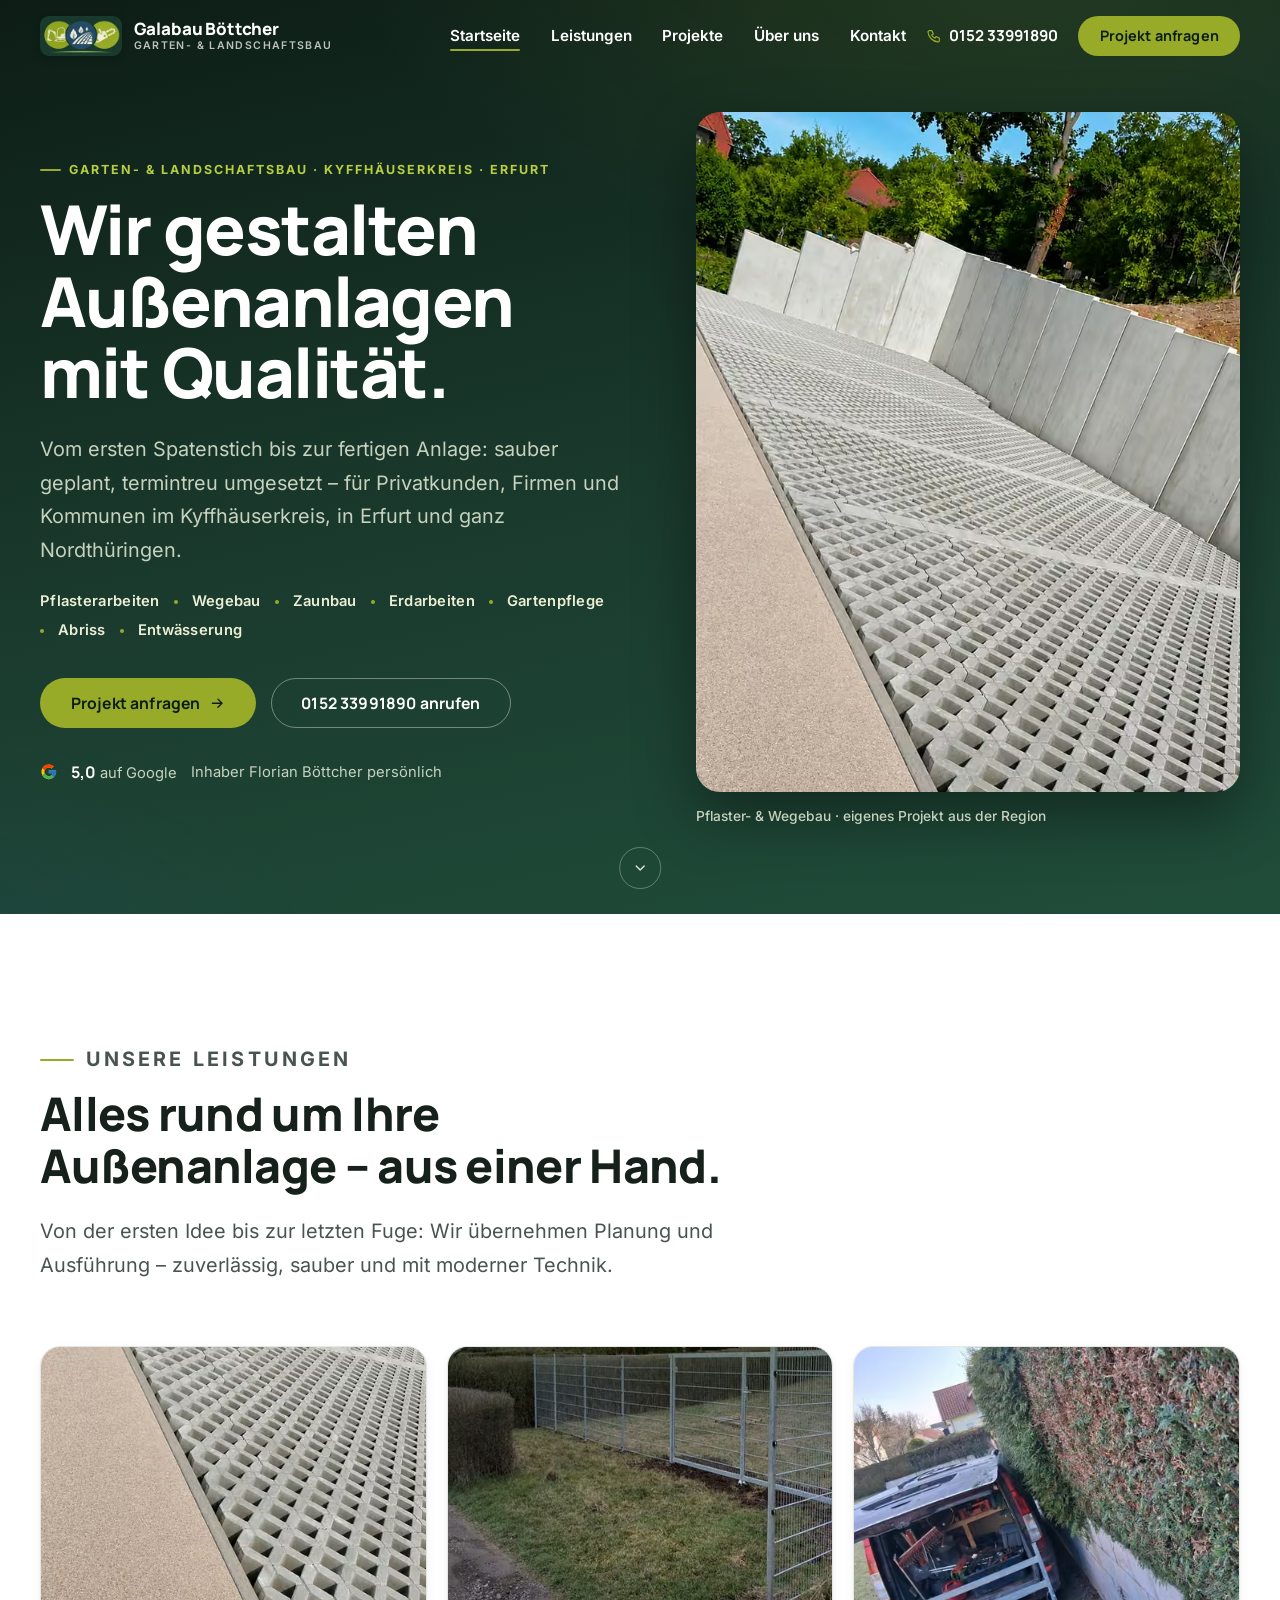
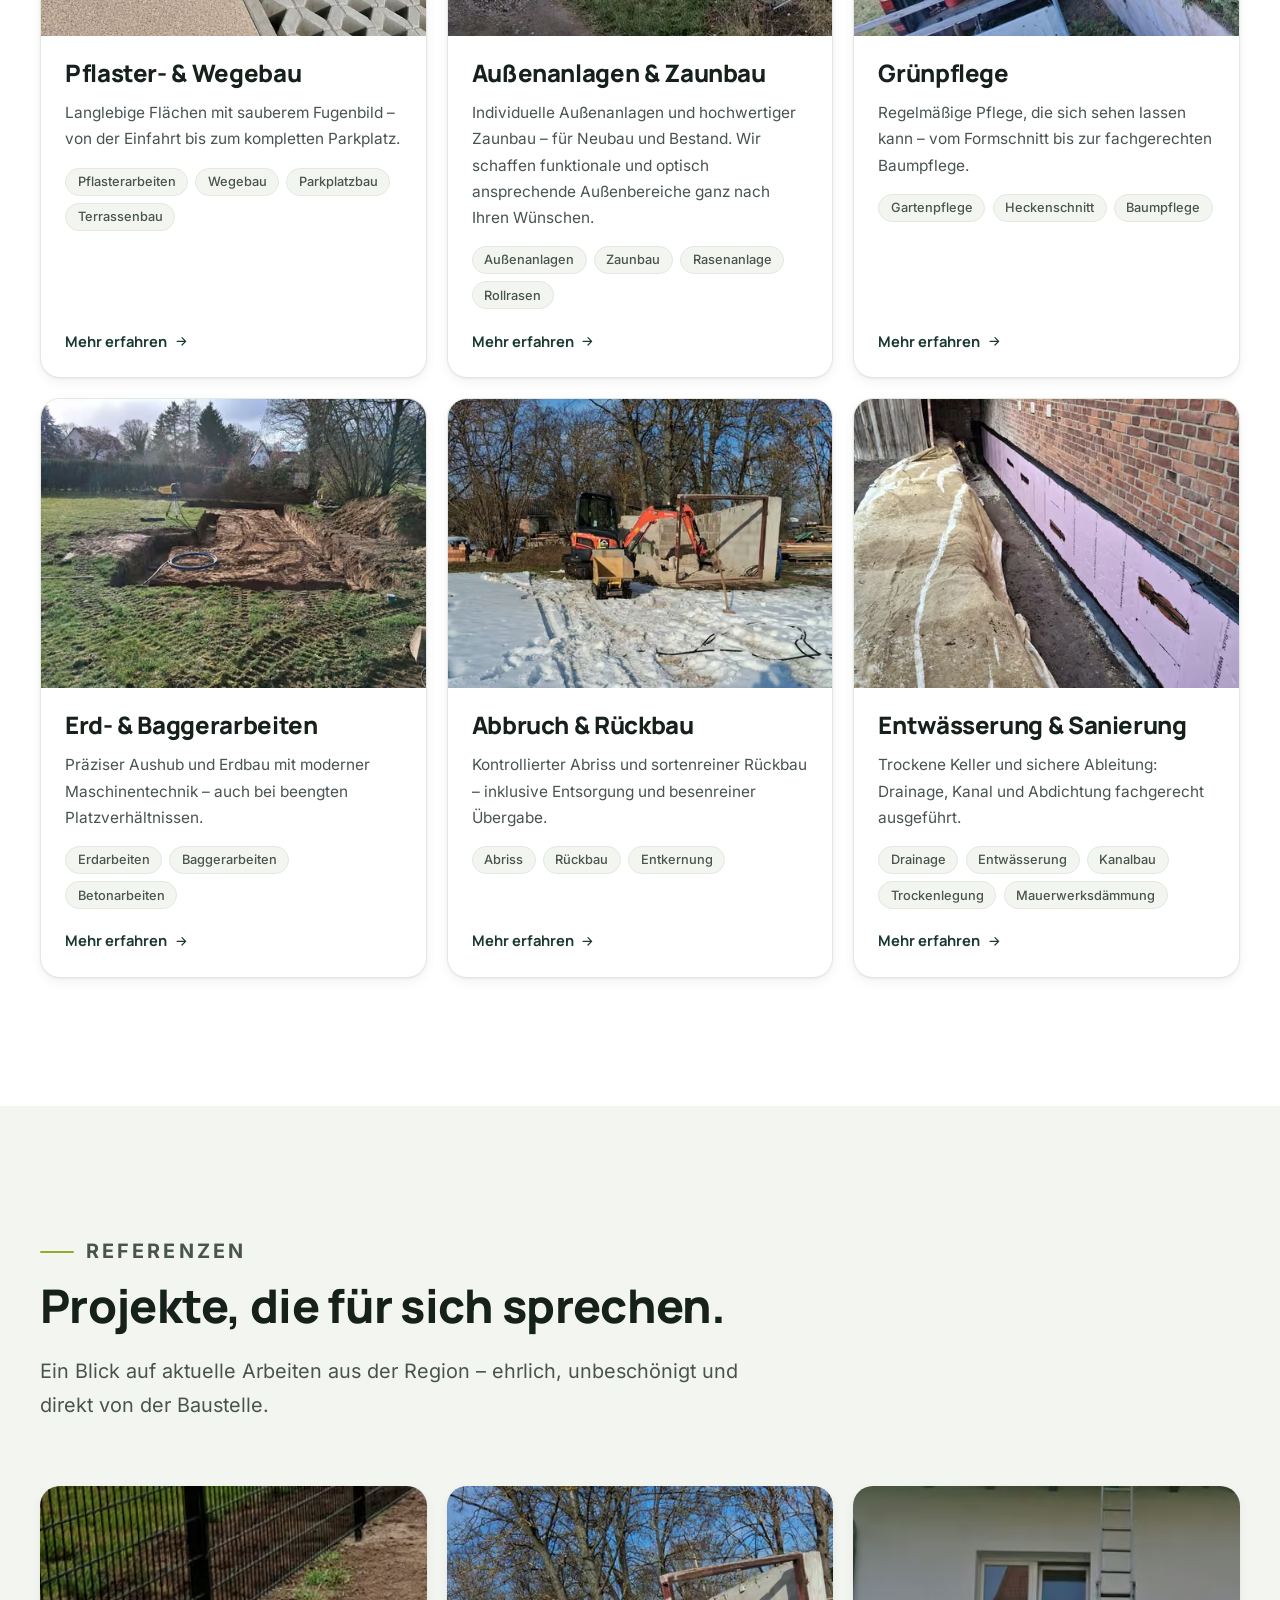
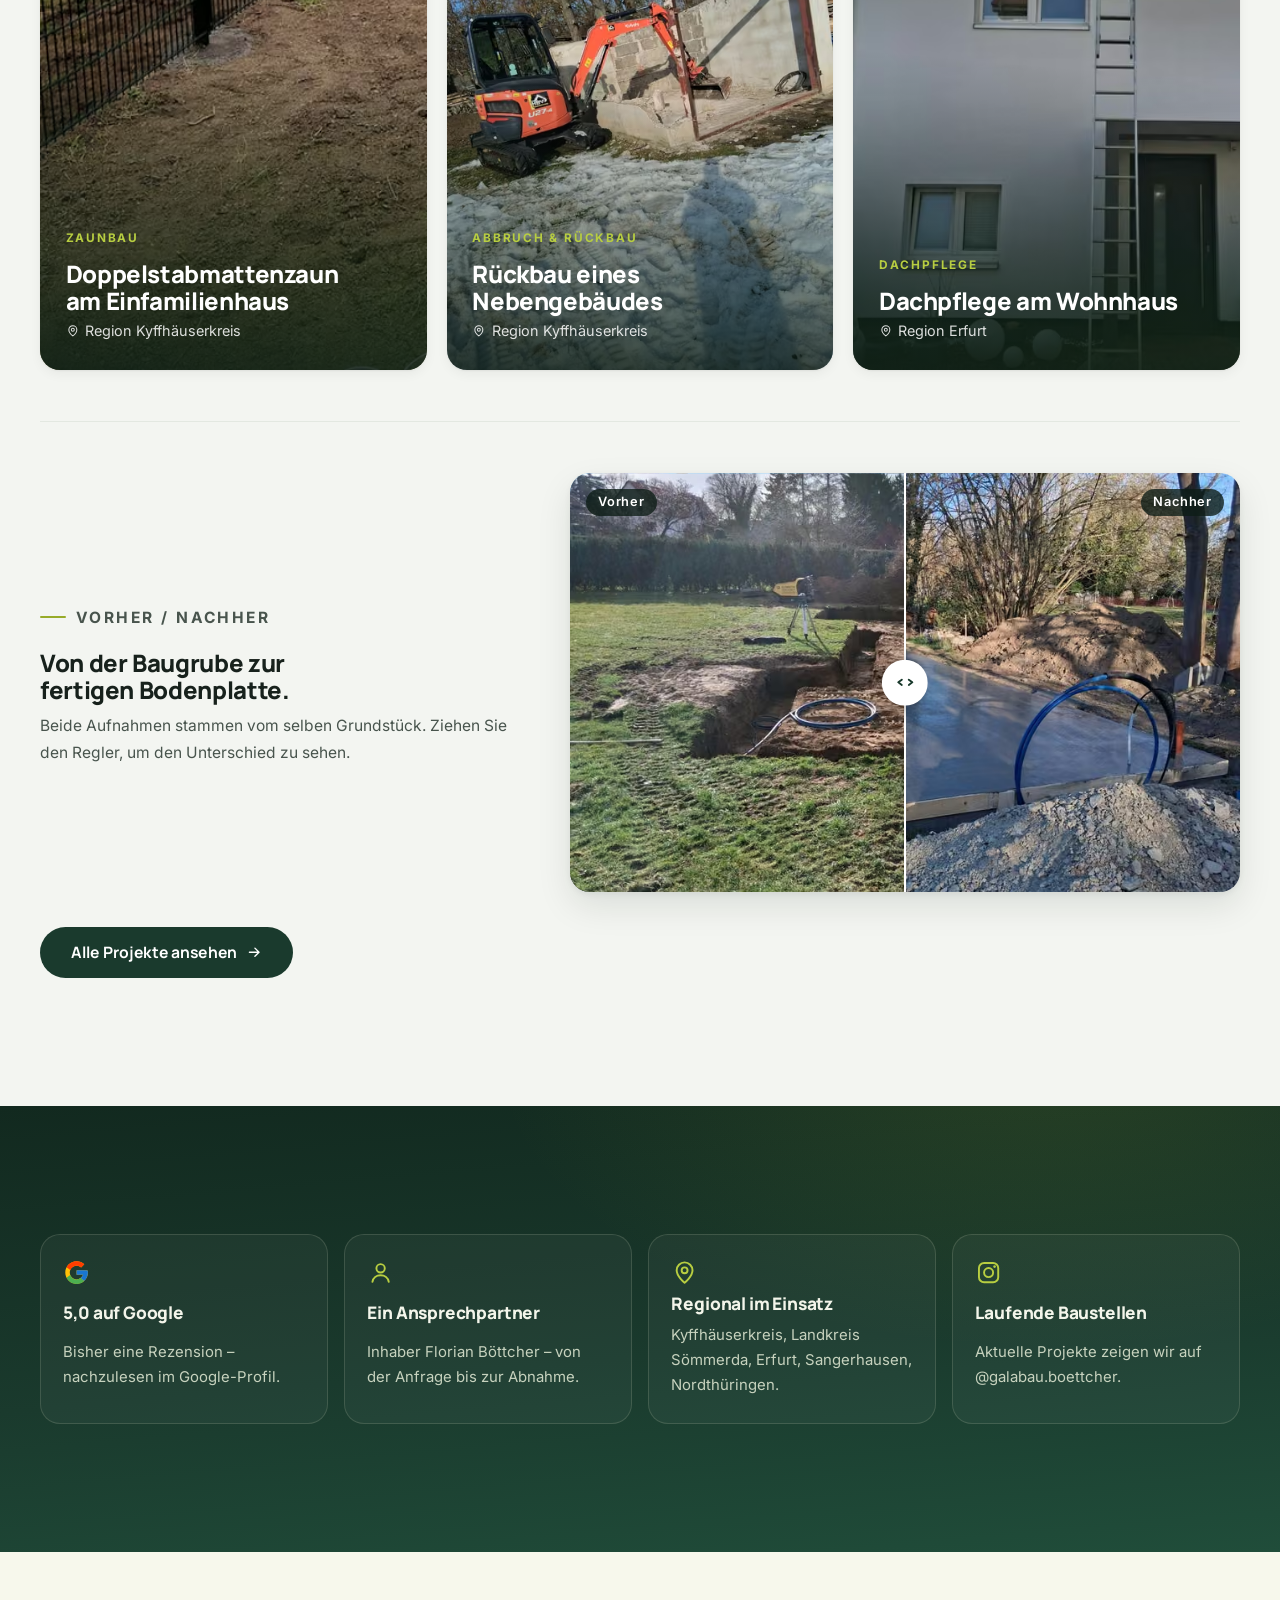
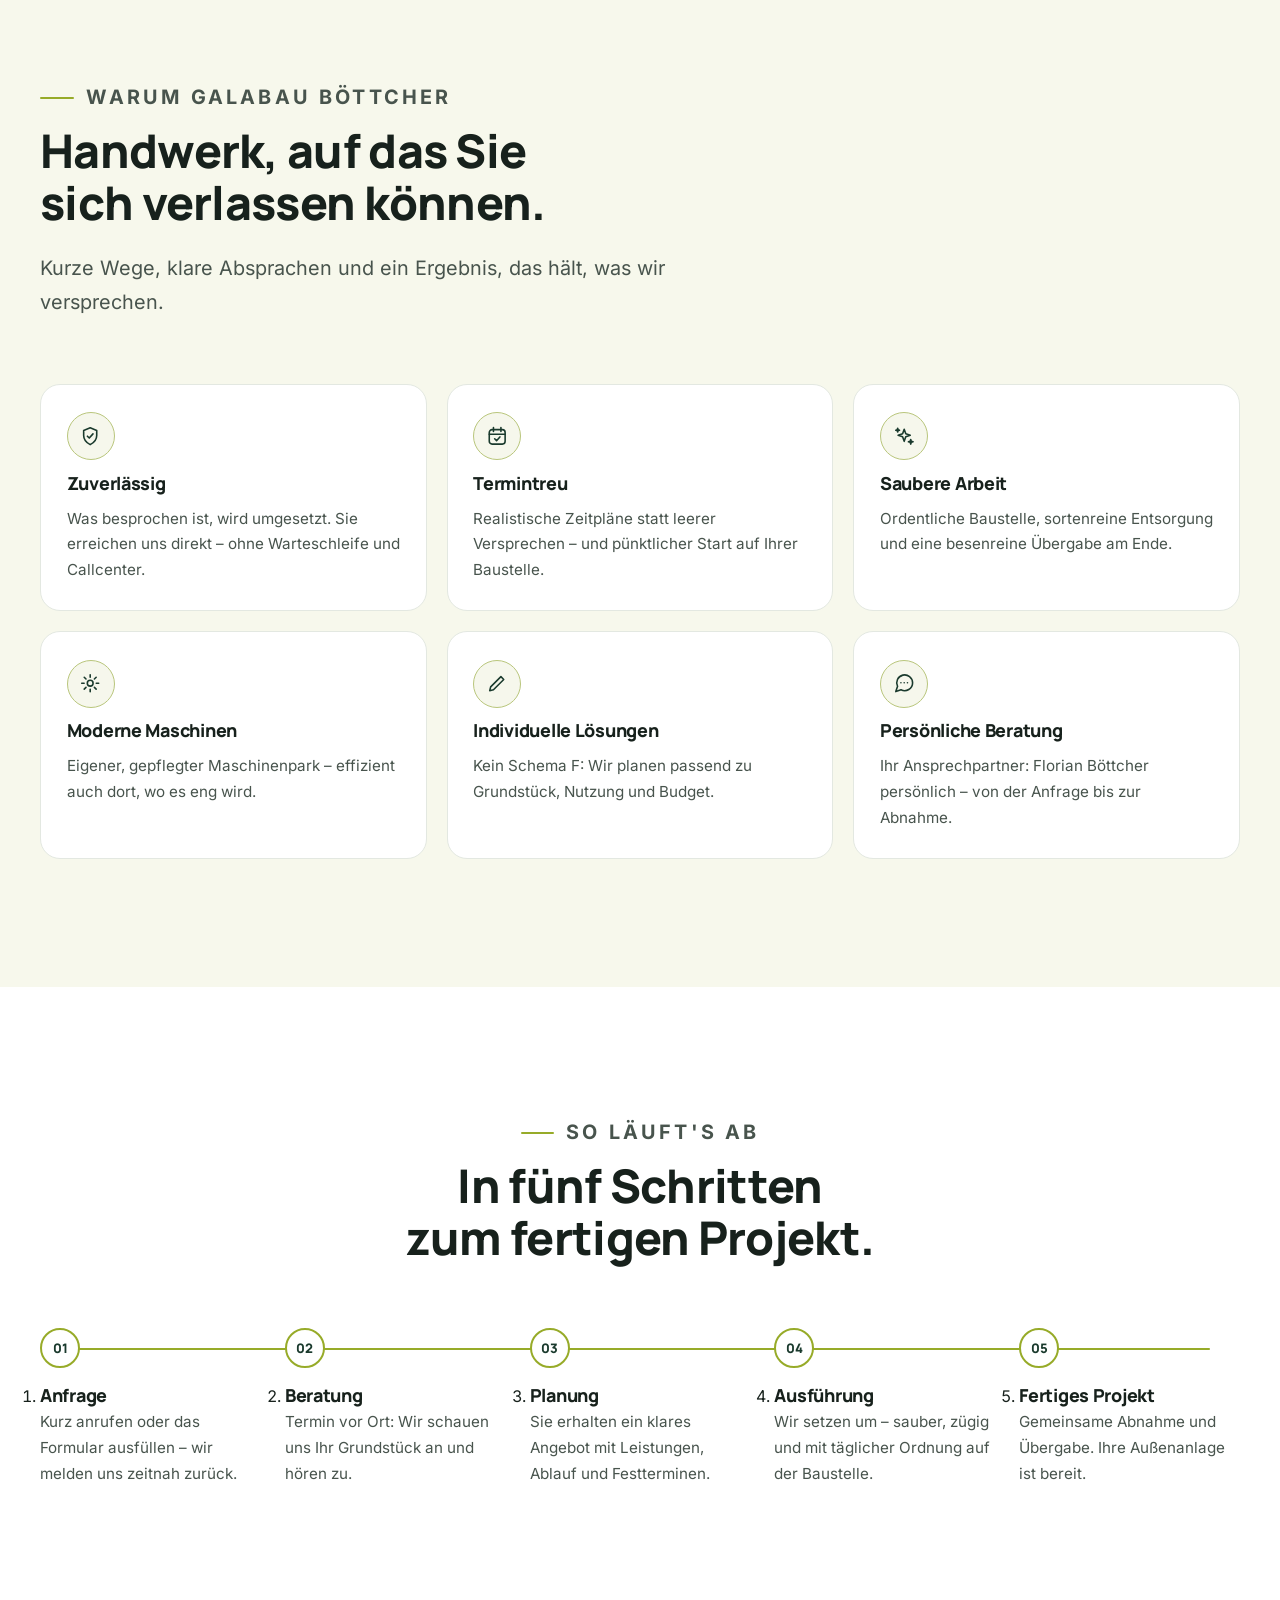
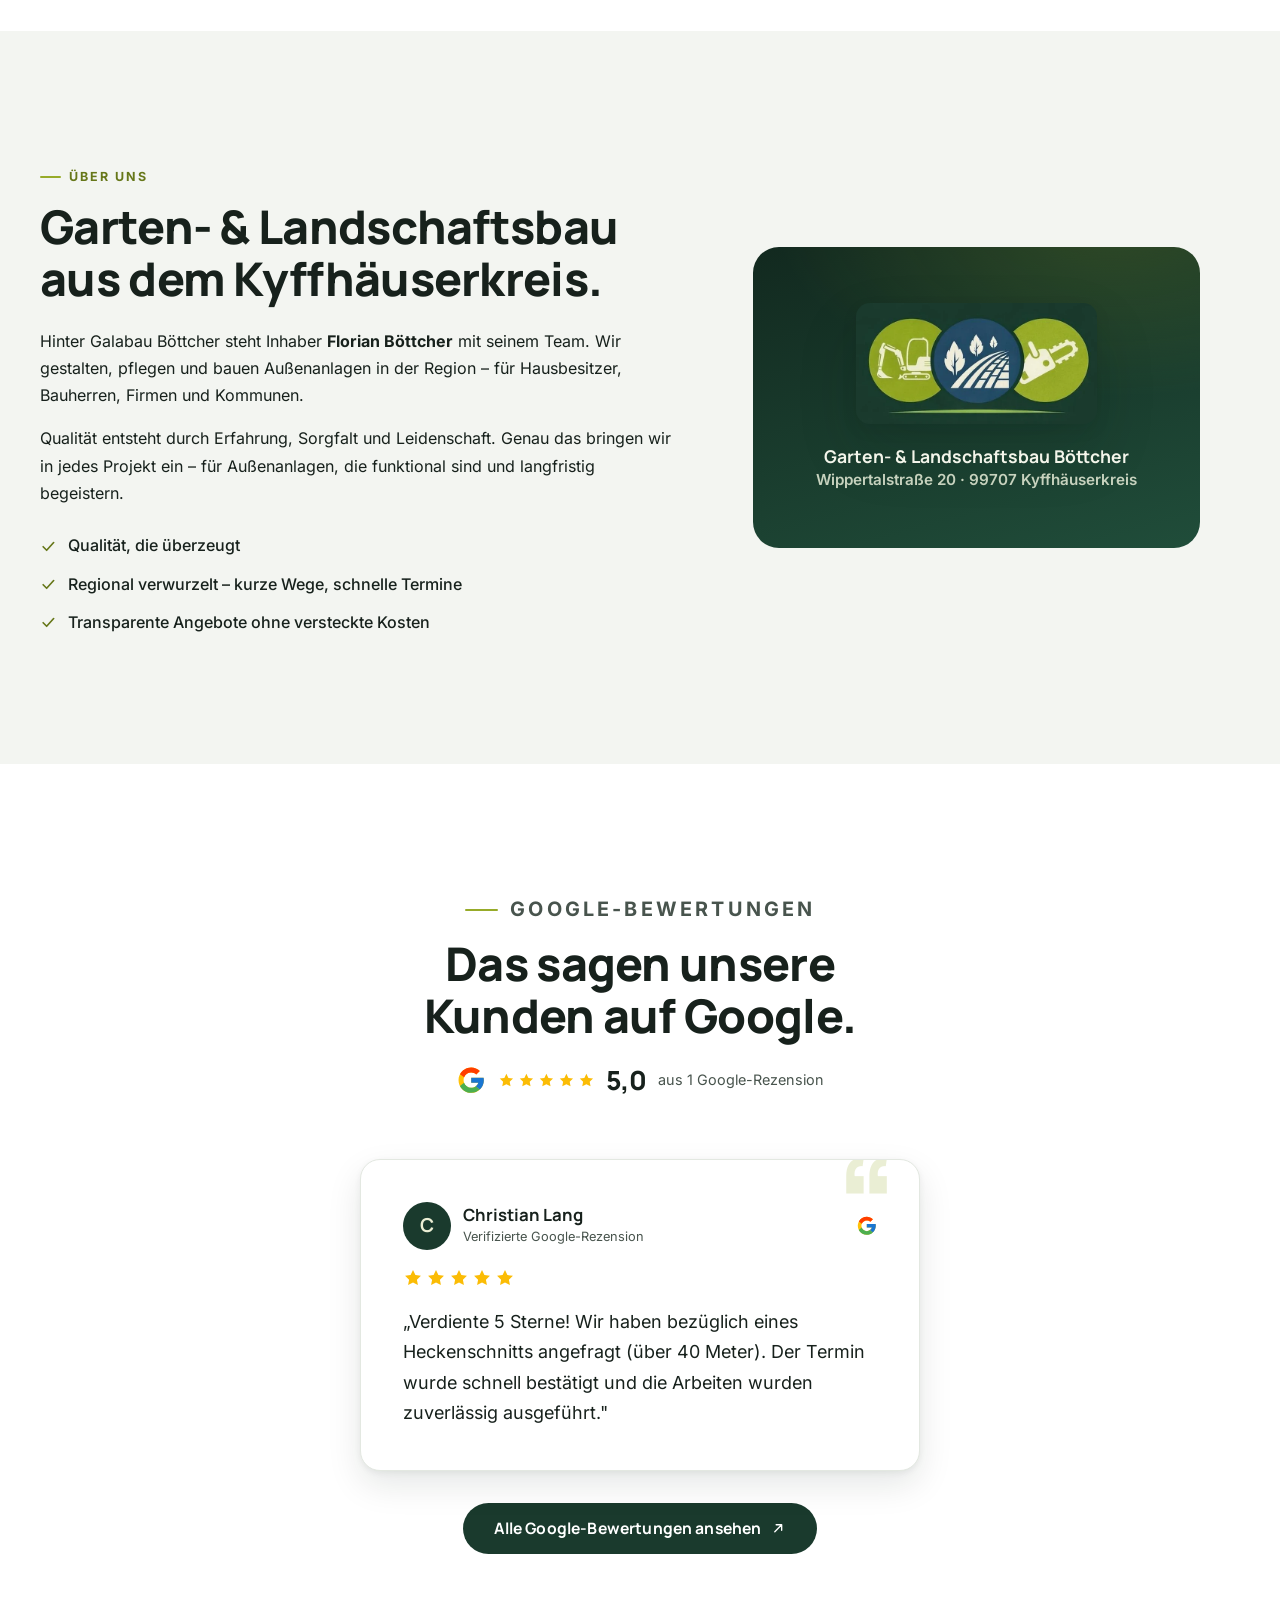
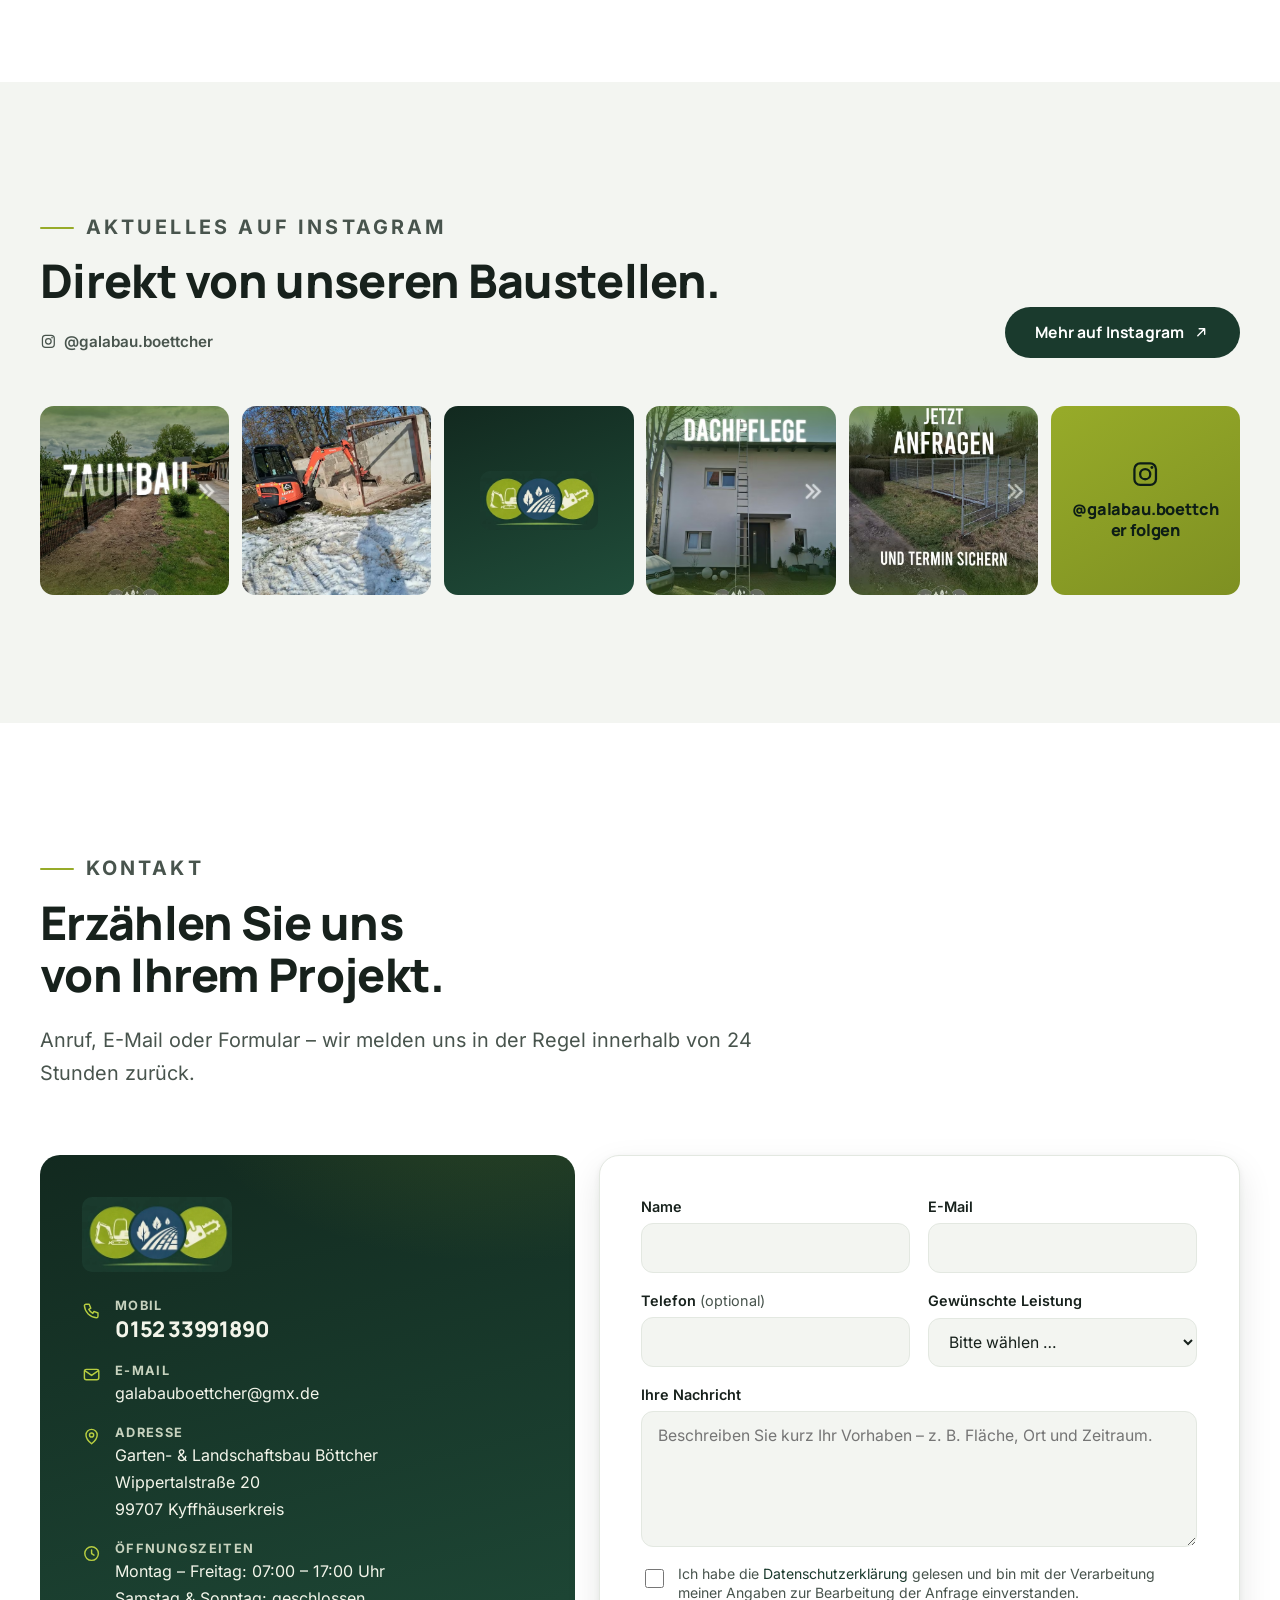
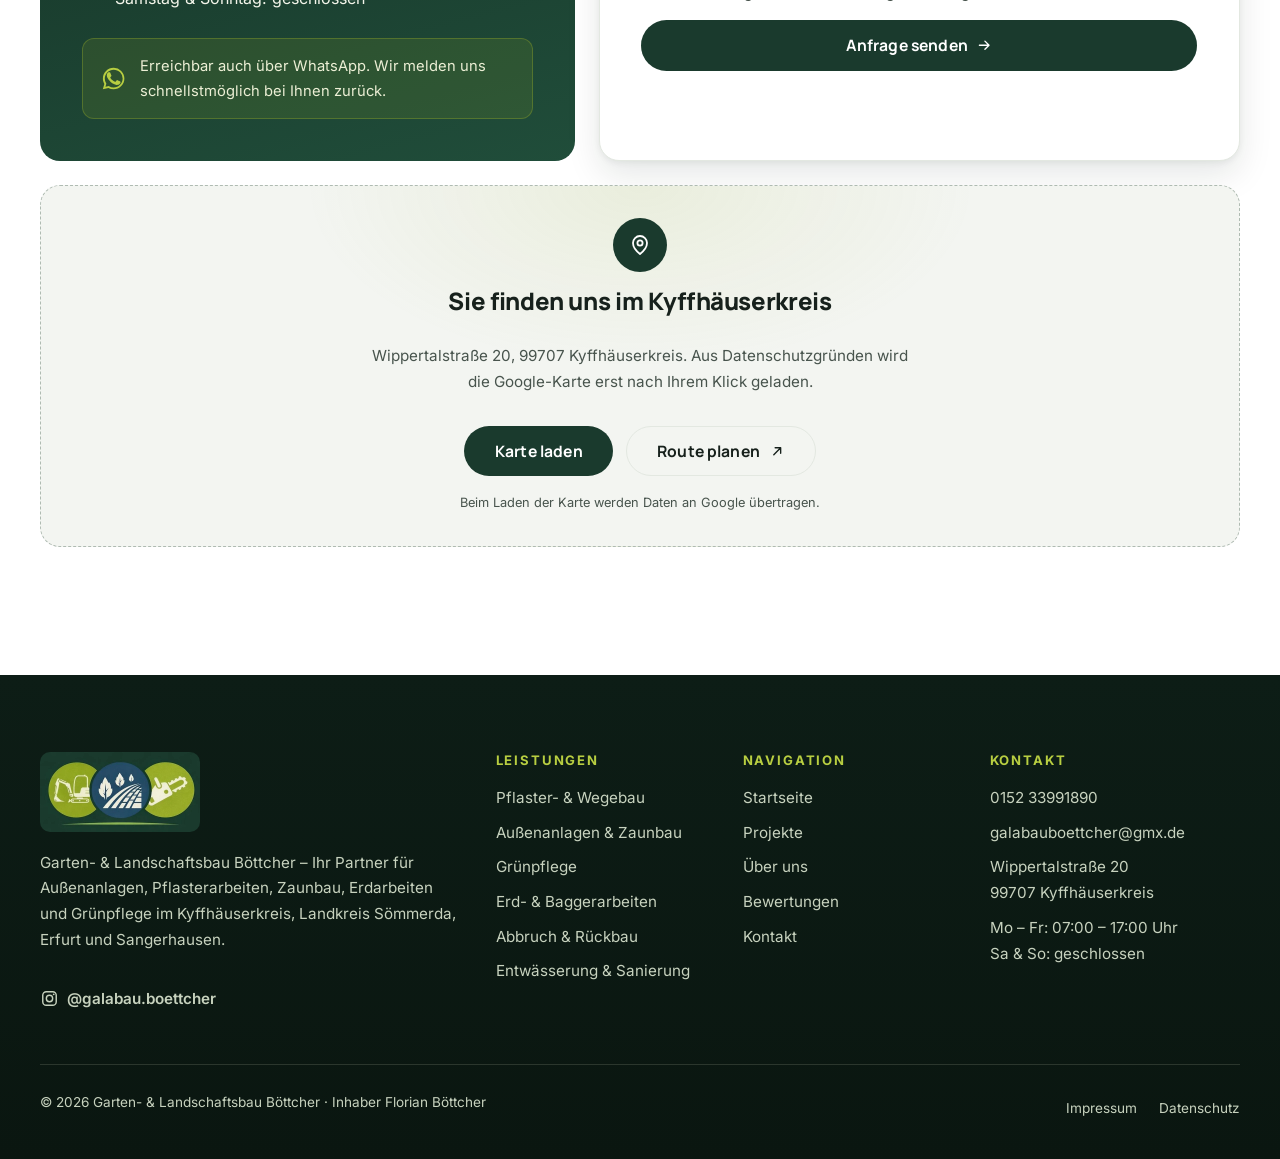
==== index.html @ b9f3c516 "Pre-Deploy: letzte Ortsangabe korrigiert, Hero-Preload entfernt - Die kleine gruene Kontaktkarte im " ====
<!DOCTYPE html>
<html lang="de">
<head>
  <meta charset="UTF-8">
  <meta name="viewport" content="width=device-width, initial-scale=1">
  <script>document.documentElement.classList.add("js");</script>

  <title>Garten- &amp; Landschaftsbau Böttcher | Kyffhäuserkreis, Sömmerda &amp; Erfurt</title>
  <meta name="description" content="Galabau Böttcher – Ihr Garten- und Landschaftsbau im Kyffhäuserkreis, Landkreis Sömmerda, in Erfurt, Sangerhausen &amp; Nordthüringen: Pflaster, Zaunbau, Erdarbeiten, Gartenpflege, Abriss &amp; Entwässerung. Jetzt anfragen: 0152 33991890.">
  <link rel="canonical" href="https://xn--galabau-bttcher-htb.com/">

  <meta property="og:type" content="website">
  <meta property="og:locale" content="de_DE">
  <meta property="og:site_name" content="Garten- &amp; Landschaftsbau Böttcher">
  <meta property="og:title" content="Garten- &amp; Landschaftsbau Böttcher | Kyffhäuserkreis, Sömmerda &amp; Erfurt">
  <meta property="og:description" content="Wir gestalten Außenanlagen mit Qualität – im Kyffhäuserkreis, Landkreis Sömmerda, in Erfurt, Sangerhausen und ganz Nordthüringen. Pflaster, Zaunbau, Erdarbeiten, Grünpflege, Abriss &amp; Entwässerung.">
  <meta property="og:url" content="https://xn--galabau-bttcher-htb.com/">
  <meta property="og:image" content="https://xn--galabau-bttcher-htb.com/assets/img/og-image.jpg">
  <meta property="og:image:width" content="1200">
  <meta property="og:image:height" content="630">
  <meta name="twitter:card" content="summary_large_image">

  <meta name="theme-color" content="#1A3A2D">
  <link rel="icon" href="favicon.ico" sizes="48x48">
  <link rel="icon" href="favicon.svg" type="image/svg+xml">
  <link rel="apple-touch-icon" href="assets/img/apple-touch-icon.png">

  <link rel="preload" href="assets/fonts/manrope-latin-wght.woff2" as="font" type="font/woff2" crossorigin>
  <link rel="preload" href="assets/fonts/inter-latin-wght.woff2" as="font" type="font/woff2" crossorigin>
  <!-- Kein Preload für das Hero-Bild: Messung zeigt den H1 als LCP-Element,
       und der Preload wählte bei schmalen Viewports eine andere srcset-Variante
       als das <picture> selbst - das hätte eine Datei doppelt geladen.
       Die frühe Priorisierung übernimmt fetchpriority="high" am <img>. -->
  <link rel="stylesheet" href="css/main.css">
  <script src="js/main.js" defer></script>

  <script type="application/ld+json">
  {
    "@context": "https://schema.org",
    "@type": "HomeAndConstructionBusiness",
    "@id": "https://xn--galabau-bttcher-htb.com/#business",
    "name": "Garten- & Landschaftsbau Böttcher",
    "alternateName": "Galabau Böttcher",
    "founder": { "@type": "Person", "name": "Florian Böttcher" },
    "url": "https://xn--galabau-bttcher-htb.com/",
    "logo": "https://xn--galabau-bttcher-htb.com/assets/img/logo-mark.png",
    "image": "https://xn--galabau-bttcher-htb.com/assets/img/og-image.jpg",
    "telephone": "+49 152 33991890",
    "email": "galabauboettcher@gmx.de",
    "address": {
      "@type": "PostalAddress",
      "streetAddress": "Wippertalstraße 20",
      "postalCode": "99707",
      "addressLocality": "Kyffhäuserkreis",
      "addressRegion": "Thüringen",
      "addressCountry": "DE"
    },
    "areaServed": ["Kyffhäuserkreis", "Landkreis Sömmerda", "Erfurt", "Sangerhausen", "Nordthüringen"],
    "openingHoursSpecification": [{
      "@type": "OpeningHoursSpecification",
      "dayOfWeek": ["Monday", "Tuesday", "Wednesday", "Thursday", "Friday"],
      "opens": "07:00",
      "closes": "17:00"
    }],
    "contactPoint": {
      "@type": "ContactPoint",
      "contactType": "customer service",
      "telephone": "+49 152 33991890",
      "availableLanguage": "de",
      "hoursAvailable": {
        "@type": "OpeningHoursSpecification",
        "dayOfWeek": ["Monday", "Tuesday", "Wednesday", "Thursday", "Friday"],
        "opens": "07:00",
        "closes": "17:00"
      }
    },
    "sameAs": ["https://www.instagram.com/galabau.boettcher/"],
    "priceRange": "€€",
    "hasOfferCatalog": {
      "@type": "OfferCatalog",
      "name": "Leistungen im Garten- und Landschaftsbau",
      "itemListElement": [
        { "@type": "Offer", "itemOffered": { "@type": "Service", "name": "Pflaster- & Wegebau", "description": "Pflasterarbeiten, Wegebau, Parkplatzbau, Terrassenbau" } },
        { "@type": "Offer", "itemOffered": { "@type": "Service", "name": "Außenanlagen & Zaunbau", "description": "Außenanlagen, Zaunbau, Rasenanlage, Rollrasen" } },
        { "@type": "Offer", "itemOffered": { "@type": "Service", "name": "Grünpflege", "description": "Gartenpflege, Heckenschnitt, Baumpflege" } },
        { "@type": "Offer", "itemOffered": { "@type": "Service", "name": "Erd- & Baggerarbeiten", "description": "Erdarbeiten, Baggerarbeiten, Betonarbeiten" } },
        { "@type": "Offer", "itemOffered": { "@type": "Service", "name": "Abbruch & Rückbau", "description": "Abriss, Rückbau, Entkernung" } },
        { "@type": "Offer", "itemOffered": { "@type": "Service", "name": "Entwässerung & Sanierung", "description": "Drainage, Entwässerung, Kanalbau, Trockenlegung, Mauerwerksdämmung" } }
      ]
    },
    "aggregateRating": {
      "@type": "AggregateRating",
      "ratingValue": "5",
      "bestRating": "5",
      "worstRating": "1",
      "reviewCount": "1"
    },
    "review": [
      {
        "@type": "Review",
        "author": { "@type": "Person", "name": "Christian Lang" },
        "reviewRating": { "@type": "Rating", "ratingValue": "5", "bestRating": "5" },
        "reviewBody": "Verdiente 5 Sterne! Wir haben bezüglich eines Heckenschnitts angefragt (über 40 Meter). Der Termin wurde schnell bestätigt und die Arbeiten wurden zuverlässig ausgeführt."
      }
    ]
  }
  </script>
</head>
<body>
  <a class="skip-link" href="#main">Zum Inhalt springen</a>

  <!-- ================= Header ================= -->
  <header class="site-header">
    <div class="container site-header__inner">
      <a class="brand" href="index.html" aria-label="Galabau Böttcher – zur Startseite">
        <!-- Logo austauschen: Original in content/originale/ ersetzen und
             tools/optimize-images.py neu laufen lassen -->
        <img class="brand__logo" src="assets/img/logo-mark-200.webp" alt="" width="200" height="100">
        <span class="brand__name">Galabau Böttcher<small>Garten- &amp; Landschaftsbau</small></span>
      </a>

      <nav class="main-nav" aria-label="Hauptnavigation">
        <ul>
          <li><a href="index.html" aria-current="page">Startseite</a></li>
          <li><a href="leistungen/">Leistungen</a></li>
          <li><a href="projekte/">Projekte</a></li>
          <li><a href="#ueber-uns">Über uns</a></li>
          <li><a href="#kontakt">Kontakt</a></li>
        </ul>
      </nav>

      <a class="header-phone" href="tel:+4915233991890">
        <svg viewBox="0 0 24 24" fill="none" stroke="currentColor" stroke-width="1.8" stroke-linecap="round" stroke-linejoin="round" aria-hidden="true"><path d="M5 4h4l2 5-2.5 1.5a12 12 0 0 0 5 5L15 13l5 2v4a2 2 0 0 1-2 2A16.5 16.5 0 0 1 3 6a2 2 0 0 1 2-2z"/></svg>
        0152 33991890
      </a>
      <a class="btn btn--lime btn--header" href="#kontakt">Projekt anfragen</a>

      <button class="nav-toggle" type="button" aria-expanded="false" aria-controls="mobile-nav" aria-label="Menü öffnen oder schließen">
        <span class="nav-toggle__box" aria-hidden="true"><span></span><span></span><span></span></span>
      </button>
    </div>
  </header>

  <!-- Mobiles Menü -->
  <nav class="mobile-nav" id="mobile-nav" aria-label="Mobile Navigation" aria-hidden="true">
    <div class="container">
      <ul>
        <li style="transition-delay:.06s"><a class="mobile-nav__link" href="index.html" aria-current="page">Startseite</a></li>
        <li style="transition-delay:.12s"><a class="mobile-nav__link" href="leistungen/">Leistungen</a></li>
        <li style="transition-delay:.18s"><a class="mobile-nav__link" href="projekte/">Projekte</a></li>
        <li style="transition-delay:.24s"><a class="mobile-nav__link" href="#ueber-uns">Über uns</a></li>
        <li style="transition-delay:.30s"><a class="mobile-nav__link" href="#kontakt">Kontakt</a></li>
      </ul>
      <div class="mobile-nav__foot">
        <a href="tel:+4915233991890">0152 33991890</a>
        <a href="mailto:galabauboettcher@gmx.de">galabauboettcher@gmx.de</a>
        <a href="https://www.instagram.com/galabau.boettcher/" target="_blank" rel="noopener noreferrer">Instagram: @galabau.boettcher</a>
      </div>
    </div>
  </nav>

  <main id="main">

    <!-- ================= Hero ================= -->
    <section class="hero" aria-label="Intro">
      <div class="container hero__inner">
        <div class="hero__content">
          <p class="eyebrow">Garten- &amp; Landschaftsbau · Kyffhäuserkreis · Erfurt</p>
          <h1>Wir gestalten Außenanlagen mit Qualität.</h1>
          <p class="hero__lead">Vom ersten Spatenstich bis zur fertigen Anlage: sauber geplant, termintreu umgesetzt – für Privatkunden, Firmen und Kommunen im Kyffhäuserkreis, in Erfurt und ganz Nordthüringen.</p>
          <ul class="hero__services" aria-label="Unsere Kernleistungen">
            <li>Pflasterarbeiten</li>
            <li>Wegebau</li>
            <li>Zaunbau</li>
            <li>Erdarbeiten</li>
            <li>Gartenpflege</li>
            <li>Abriss</li>
            <li>Entwässerung</li>
          </ul>
          <div class="hero__actions">
            <a class="btn btn--lime" href="#kontakt">
              Projekt anfragen
              <svg viewBox="0 0 24 24" fill="none" stroke="currentColor" stroke-width="2" stroke-linecap="round" stroke-linejoin="round" aria-hidden="true"><path d="M5 12h14M13 6l6 6-6 6"/></svg>
            </a>
            <a class="btn btn--ghost-light" href="tel:+4915233991890">0152 33991890 anrufen</a>
          </div>
          <p class="hero__proof">
            <svg class="hero__proof-g" viewBox="0 0 48 48" aria-hidden="true"><path fill="#FFC107" d="M43.611 20.083H42V20H24v8h11.303c-1.649 4.657-6.08 8-11.303 8-6.627 0-12-5.373-12-12s5.373-12 12-12c3.059 0 5.842 1.154 7.961 3.039l5.657-5.657C34.046 6.053 29.268 4 24 4 12.955 4 4 12.955 4 24s8.955 20 20 20 20-8.955 20-20c0-1.341-.138-2.65-.389-3.917z"/><path fill="#FF3D00" d="M6.306 14.691l6.571 4.819C14.655 15.108 18.961 12 24 12c3.059 0 5.842 1.154 7.961 3.039l5.657-5.657C34.046 6.053 29.268 4 24 4 16.318 4 9.656 8.337 6.306 14.691z"/><path fill="#4CAF50" d="M24 44c5.166 0 9.86-1.977 13.409-5.192l-6.19-5.238C29.211 35.091 26.715 36 24 36c-5.202 0-9.619-3.317-11.283-7.946l-6.522 5.025C9.505 39.556 16.227 44 24 44z"/><path fill="#1976D2" d="M43.611 20.083H42V20H24v8h11.303c-.792 2.237-2.231 4.166-4.087 5.571l6.19 5.238C36.971 39.205 44 34 44 24c0-1.341-.138-2.65-.389-3.917z"/></svg>
            <span><strong>5,0</strong> auf Google</span>
            <span>Inhaber Florian Böttcher persönlich</span>
          </p>
        </div>

        <figure class="hero__figure">
          <picture>
            <source type="image/avif" srcset="assets/img/hero-pflaster-480.avif 480w, assets/img/hero-pflaster-720.avif 720w, assets/img/hero-pflaster-1000.avif 1000w" sizes="(min-width: 56em) 34rem, (min-width: 40em) 60vw, 92vw">
            <source type="image/webp" srcset="assets/img/hero-pflaster-480.webp 480w, assets/img/hero-pflaster-720.webp 720w, assets/img/hero-pflaster-1000.webp 1000w" sizes="(min-width: 56em) 34rem, (min-width: 40em) 60vw, 92vw">
            <img src="assets/img/hero-pflaster-720.jpg" srcset="assets/img/hero-pflaster-480.jpg 480w, assets/img/hero-pflaster-720.jpg 720w, assets/img/hero-pflaster-1000.jpg 1000w" sizes="(min-width: 56em) 34rem, (min-width: 40em) 60vw, 92vw" width="720" height="900" fetchpriority="high" decoding="async" alt="Fertig verlegte Rasengittersteine entlang einer Beton-Stützwand – abgeschlossenes Projekt von Galabau Böttcher">
          </picture>
          <figcaption>Pflaster- &amp; Wegebau · eigenes Projekt aus der Region</figcaption>
        </figure>
      </div>

      <a class="scroll-hint" href="#leistungen" aria-label="Zu den Leistungen scrollen">
        <svg viewBox="0 0 24 24" fill="none" stroke="currentColor" stroke-width="2" stroke-linecap="round" stroke-linejoin="round" aria-hidden="true"><path d="M6 9l6 6 6-6"/></svg>
      </a>
    </section>

    <!-- ================= Leistungen ================= -->
    <section class="section" id="leistungen" aria-labelledby="leistungen-title">
      <div class="container">
        <div class="section-head reveal">
          <p class="eyebrow">Unsere Leistungen</p>
          <h2 id="leistungen-title">Alles rund um Ihre Außenanlage – aus einer Hand.</h2>
          <p>Von der ersten Idee bis zur letzten Fuge: Wir übernehmen Planung und Ausführung – zuverlässig, sauber und mit moderner Technik.</p>
        </div>

        <div class="cards-grid" data-reveal-group>
          <!-- Pflaster- & Wegebau -->
          <article class="service-card reveal">
            <div class="service-card__media">
              <picture>
                <source type="image/avif" srcset="assets/img/pflaster-wegebau-480.avif 480w, assets/img/pflaster-wegebau-800.avif 800w" sizes="(min-width: 70em) 373px, (min-width: 40em) 46vw, 92vw">
                <source type="image/webp" srcset="assets/img/pflaster-wegebau-480.webp 480w, assets/img/pflaster-wegebau-800.webp 800w" sizes="(min-width: 70em) 373px, (min-width: 40em) 46vw, 92vw">
                <img src="assets/img/pflaster-wegebau-480.jpg" srcset="assets/img/pflaster-wegebau-480.jpg 480w, assets/img/pflaster-wegebau-800.jpg 800w" sizes="(min-width: 70em) 373px, (min-width: 40em) 46vw, 92vw" width="947" height="1660" loading="lazy" decoding="async" style="object-position: 50% 88%" alt="Neu verlegte Rasengittersteine entlang einer Beton-Stützwand">
              </picture>
            </div>
            <div class="service-card__body">
              <h3>Pflaster- &amp; Wegebau</h3>
              <p>Langlebige Flächen mit sauberem Fugenbild – von der Einfahrt bis zum kompletten Parkplatz.</p>
              <ul class="service-card__tags" aria-label="Leistungen in dieser Kategorie">
                <li class="chip">Pflasterarbeiten</li><li class="chip">Wegebau</li><li class="chip">Parkplatzbau</li><li class="chip">Terrassenbau</li>
              </ul>
              <a class="link-arrow service-card__stretch" href="leistungen/#pflaster">Mehr erfahren<svg viewBox="0 0 24 24" fill="none" stroke="currentColor" stroke-width="2" stroke-linecap="round" stroke-linejoin="round" aria-hidden="true"><path d="M5 12h14M13 6l6 6-6 6"/></svg></a>
            </div>
          </article>

          <!-- Außenanlagen & Zaunbau -->
          <article class="service-card reveal">
            <div class="service-card__media">
              <picture>
                <source type="image/avif" srcset="assets/img/zaunbau-clean-480.avif 480w, assets/img/zaunbau-clean-800.avif 800w" sizes="(min-width: 70em) 373px, (min-width: 40em) 46vw, 92vw">
                <source type="image/webp" srcset="assets/img/zaunbau-clean-480.webp 480w, assets/img/zaunbau-clean-800.webp 800w" sizes="(min-width: 70em) 373px, (min-width: 40em) 46vw, 92vw">
                <img src="assets/img/zaunbau-clean-480.jpg" srcset="assets/img/zaunbau-clean-480.jpg 480w, assets/img/zaunbau-clean-800.jpg 800w" sizes="(min-width: 70em) 373px, (min-width: 40em) 46vw, 92vw" width="744" height="576" loading="lazy" decoding="async" alt="Fertig montierte verzinkte Zaunanlage mit Tor entlang einer Grundstücksgrenze">
              </picture>
            </div>
            <div class="service-card__body">
              <h3>Außenanlagen &amp; Zaunbau</h3>
              <p>Individuelle Außenanlagen und hochwertiger Zaunbau – für Neubau und Bestand. Wir schaffen funktionale und optisch ansprechende Außenbereiche ganz nach Ihren Wünschen.</p>
              <ul class="service-card__tags" aria-label="Leistungen in dieser Kategorie">
                <li class="chip">Außenanlagen</li><li class="chip">Zaunbau</li><li class="chip">Rasenanlage</li><li class="chip">Rollrasen</li>
              </ul>
              <a class="link-arrow service-card__stretch" href="leistungen/#aussenanlagen">Mehr erfahren<svg viewBox="0 0 24 24" fill="none" stroke="currentColor" stroke-width="2" stroke-linecap="round" stroke-linejoin="round" aria-hidden="true"><path d="M5 12h14M13 6l6 6-6 6"/></svg></a>
            </div>
          </article>

          <!-- Grünpflege -->
          <article class="service-card reveal">
            <div class="service-card__media">
              <picture>
                <source type="image/avif" srcset="assets/img/gruenpflege-480.avif 480w, assets/img/gruenpflege-800.avif 800w" sizes="(min-width: 70em) 373px, (min-width: 40em) 46vw, 92vw">
                <source type="image/webp" srcset="assets/img/gruenpflege-480.webp 480w, assets/img/gruenpflege-800.webp 800w" sizes="(min-width: 70em) 373px, (min-width: 40em) 46vw, 92vw">
                <img src="assets/img/gruenpflege-480.jpg" srcset="assets/img/gruenpflege-480.jpg 480w, assets/img/gruenpflege-800.jpg 800w" sizes="(min-width: 70em) 373px, (min-width: 40em) 46vw, 92vw" width="1200" height="1600" loading="lazy" decoding="async" style="object-position: 50% 52%" alt="Frisch geschnittene Thuja-Hecke, daneben das Firmenfahrzeug mit Anhänger und Schnittgut">
              </picture>
            </div>
            <div class="service-card__body">
              <h3>Grünpflege</h3>
              <p>Regelmäßige Pflege, die sich sehen lassen kann – vom Formschnitt bis zur fachgerechten Baumpflege.</p>
              <ul class="service-card__tags" aria-label="Leistungen in dieser Kategorie">
                <li class="chip">Gartenpflege</li><li class="chip">Heckenschnitt</li><li class="chip">Baumpflege</li>
              </ul>
              <a class="link-arrow service-card__stretch" href="leistungen/#gruenpflege">Mehr erfahren<svg viewBox="0 0 24 24" fill="none" stroke="currentColor" stroke-width="2" stroke-linecap="round" stroke-linejoin="round" aria-hidden="true"><path d="M5 12h14M13 6l6 6-6 6"/></svg></a>
            </div>
          </article>

          <!-- Erd- & Baggerarbeiten -->
          <article class="service-card reveal">
            <div class="service-card__media">
              <picture>
                <source type="image/avif" srcset="assets/img/erd-baggerarbeiten-480.avif 480w, assets/img/erd-baggerarbeiten-800.avif 800w" sizes="(min-width: 70em) 373px, (min-width: 40em) 46vw, 92vw">
                <source type="image/webp" srcset="assets/img/erd-baggerarbeiten-480.webp 480w, assets/img/erd-baggerarbeiten-800.webp 800w" sizes="(min-width: 70em) 373px, (min-width: 40em) 46vw, 92vw">
                <img src="assets/img/erd-baggerarbeiten-480.jpg" srcset="assets/img/erd-baggerarbeiten-480.jpg 480w, assets/img/erd-baggerarbeiten-800.jpg 800w" sizes="(min-width: 70em) 373px, (min-width: 40em) 46vw, 92vw" width="1600" height="1200" loading="lazy" decoding="async" alt="Ausgehobene Baugrube mit Fundamentgräben und Nivelliergerät">
              </picture>
            </div>
            <div class="service-card__body">
              <h3>Erd- &amp; Baggerarbeiten</h3>
              <p>Präziser Aushub und Erdbau mit moderner Maschinentechnik – auch bei beengten Platzverhältnissen.</p>
              <ul class="service-card__tags" aria-label="Leistungen in dieser Kategorie">
                <li class="chip">Erdarbeiten</li><li class="chip">Baggerarbeiten</li><li class="chip">Betonarbeiten</li>
              </ul>
              <a class="link-arrow service-card__stretch" href="leistungen/#erdarbeiten">Mehr erfahren<svg viewBox="0 0 24 24" fill="none" stroke="currentColor" stroke-width="2" stroke-linecap="round" stroke-linejoin="round" aria-hidden="true"><path d="M5 12h14M13 6l6 6-6 6"/></svg></a>
            </div>
          </article>

          <!-- Abbruch & Rückbau -->
          <article class="service-card reveal">
            <div class="service-card__media">
              <picture>
                <source type="image/avif" srcset="assets/img/abriss-rueckbau-neu-480.avif 480w, assets/img/abriss-rueckbau-neu-800.avif 800w" sizes="(min-width: 70em) 373px, (min-width: 40em) 46vw, 92vw">
                <source type="image/webp" srcset="assets/img/abriss-rueckbau-neu-480.webp 480w, assets/img/abriss-rueckbau-neu-800.webp 800w" sizes="(min-width: 70em) 373px, (min-width: 40em) 46vw, 92vw">
                <img src="assets/img/abriss-rueckbau-neu-480.jpg" srcset="assets/img/abriss-rueckbau-neu-480.jpg 480w, assets/img/abriss-rueckbau-neu-800.jpg 800w" sizes="(min-width: 70em) 373px, (min-width: 40em) 46vw, 92vw" width="1530" height="1605" loading="lazy" decoding="async" style="object-position: 50% 40%" alt="Minibagger und Dumper beim kontrollierten Rückbau einer gemauerten Wand">
              </picture>
            </div>
            <div class="service-card__body">
              <h3>Abbruch &amp; Rückbau</h3>
              <p>Kontrollierter Abriss und sortenreiner Rückbau – inklusive Entsorgung und besenreiner Übergabe.</p>
              <ul class="service-card__tags" aria-label="Leistungen in dieser Kategorie">
                <li class="chip">Abriss</li><li class="chip">Rückbau</li><li class="chip">Entkernung</li>
              </ul>
              <a class="link-arrow service-card__stretch" href="leistungen/#abbruch">Mehr erfahren<svg viewBox="0 0 24 24" fill="none" stroke="currentColor" stroke-width="2" stroke-linecap="round" stroke-linejoin="round" aria-hidden="true"><path d="M5 12h14M13 6l6 6-6 6"/></svg></a>
            </div>
          </article>

          <!-- Entwässerung & Sanierung -->
          <article class="service-card reveal">
            <div class="service-card__media">
              <picture>
                <source type="image/avif" srcset="assets/img/entwaesserung-sanierung-480.avif 480w, assets/img/entwaesserung-sanierung-800.avif 800w" sizes="(min-width: 70em) 373px, (min-width: 40em) 46vw, 92vw">
                <source type="image/webp" srcset="assets/img/entwaesserung-sanierung-480.webp 480w, assets/img/entwaesserung-sanierung-800.webp 800w" sizes="(min-width: 70em) 373px, (min-width: 40em) 46vw, 92vw">
                <img src="assets/img/entwaesserung-sanierung-480.jpg" srcset="assets/img/entwaesserung-sanierung-480.jpg 480w, assets/img/entwaesserung-sanierung-800.jpg 800w" sizes="(min-width: 70em) 373px, (min-width: 40em) 46vw, 92vw" width="1530" height="2040" loading="lazy" decoding="async" style="object-position: 50% 55%" alt="Freigelegte Kellerwand mit frischer Bitumenabdichtung und Dämmplatten am Sockel">
              </picture>
            </div>
            <div class="service-card__body">
              <h3>Entwässerung &amp; Sanierung</h3>
              <p>Trockene Keller und sichere Ableitung: Drainage, Kanal und Abdichtung fachgerecht ausgeführt.</p>
              <ul class="service-card__tags" aria-label="Leistungen in dieser Kategorie">
                <li class="chip">Drainage</li><li class="chip">Entwässerung</li><li class="chip">Kanalbau</li><li class="chip">Trockenlegung</li><li class="chip">Mauerwerksdämmung</li>
              </ul>
              <a class="link-arrow service-card__stretch" href="leistungen/#entwaesserung">Mehr erfahren<svg viewBox="0 0 24 24" fill="none" stroke="currentColor" stroke-width="2" stroke-linecap="round" stroke-linejoin="round" aria-hidden="true"><path d="M5 12h14M13 6l6 6-6 6"/></svg></a>
            </div>
          </article>
        </div>
      </div>
    </section>

    <!-- ================= Projekte ================= -->
    <section class="section section--soft" id="projekte" aria-labelledby="projekte-title">
      <div class="container">
        <div class="section-head reveal">
          <p class="eyebrow">Referenzen</p>
          <h2 id="projekte-title">Projekte, die für sich sprechen.</h2>
          <p>Ein Blick auf aktuelle Arbeiten aus der Region – ehrlich, unbeschönigt und direkt von der Baustelle.</p>
        </div>

        <div class="projects-grid" data-reveal-group>
          <a class="project-card reveal" href="projekte/#zaunbau">
            <picture>
              <source type="image/avif" srcset="assets/img/zaunbau-dsm-480.avif 480w, assets/img/zaunbau-dsm-800.avif 800w" sizes="(min-width: 70em) 384px, (min-width: 40em) 50vw, 100vw">
              <source type="image/webp" srcset="assets/img/zaunbau-dsm-480.webp 480w, assets/img/zaunbau-dsm-800.webp 800w" sizes="(min-width: 70em) 384px, (min-width: 40em) 50vw, 100vw">
              <img src="assets/img/zaunbau-dsm-800.jpg" srcset="assets/img/zaunbau-dsm-480.jpg 480w, assets/img/zaunbau-dsm-800.jpg 800w" sizes="(min-width: 70em) 384px, (min-width: 40em) 50vw, 100vw" width="660" height="576" loading="lazy" decoding="async" alt="Doppelstabmattenzaun mit frisch vorbereitetem Pflanzstreifen entlang der Grundstücksgrenze">
            </picture>
            <span class="project-card__arrow" aria-hidden="true"><svg viewBox="0 0 24 24" fill="none" stroke="currentColor" stroke-width="2" stroke-linecap="round" stroke-linejoin="round"><path d="M7 17L17 7M9 7h8v8"/></svg></span>
            <span class="project-card__body">
              <span class="project-card__kicker">Zaunbau</span>
              <h3>Doppelstabmattenzaun am Einfamilienhaus</h3>
              <span class="project-card__meta"><svg viewBox="0 0 24 24" fill="none" stroke="currentColor" stroke-width="1.8" stroke-linecap="round" stroke-linejoin="round" aria-hidden="true"><path d="M12 21s-7-5.5-7-11a7 7 0 0 1 14 0c0 5.5-7 11-7 11z"/><circle cx="12" cy="10" r="2.6"/></svg>Region Kyffhäuserkreis</span>
            </span>
          </a>

          <a class="project-card reveal" href="projekte/#abbruch">
            <picture>
              <source type="image/avif" srcset="assets/img/abriss-rueckbau-480.avif 480w, assets/img/abriss-rueckbau-800.avif 800w" sizes="(min-width: 70em) 384px, (min-width: 40em) 50vw, 100vw">
              <source type="image/webp" srcset="assets/img/abriss-rueckbau-480.webp 480w, assets/img/abriss-rueckbau-800.webp 800w" sizes="(min-width: 70em) 384px, (min-width: 40em) 50vw, 100vw">
              <img src="assets/img/abriss-rueckbau-800.jpg" srcset="assets/img/abriss-rueckbau-480.jpg 480w, assets/img/abriss-rueckbau-800.jpg 800w" sizes="(min-width: 70em) 384px, (min-width: 40em) 50vw, 100vw" width="800" height="1067" loading="lazy" decoding="async" alt="Minibagger beim kontrollierten Abriss eines Nebengebäudes im Winter">
            </picture>
            <span class="project-card__arrow" aria-hidden="true"><svg viewBox="0 0 24 24" fill="none" stroke="currentColor" stroke-width="2" stroke-linecap="round" stroke-linejoin="round"><path d="M7 17L17 7M9 7h8v8"/></svg></span>
            <span class="project-card__body">
              <span class="project-card__kicker">Abbruch &amp; Rückbau</span>
              <h3>Rückbau eines Nebengebäudes</h3>
              <span class="project-card__meta"><svg viewBox="0 0 24 24" fill="none" stroke="currentColor" stroke-width="1.8" stroke-linecap="round" stroke-linejoin="round" aria-hidden="true"><path d="M12 21s-7-5.5-7-11a7 7 0 0 1 14 0c0 5.5-7 11-7 11z"/><circle cx="12" cy="10" r="2.6"/></svg>Region Kyffhäuserkreis</span>
            </span>
          </a>

          <a class="project-card reveal" href="projekte/#dachpflege">
            <picture>
              <source type="image/avif" srcset="assets/img/dachpflege-clean-480.avif 480w, assets/img/dachpflege-clean-800.avif 800w" sizes="(min-width: 70em) 384px, (min-width: 40em) 50vw, 100vw">
              <source type="image/webp" srcset="assets/img/dachpflege-clean-480.webp 480w, assets/img/dachpflege-clean-800.webp 800w" sizes="(min-width: 70em) 384px, (min-width: 40em) 50vw, 100vw">
              <img src="assets/img/dachpflege-clean-800.jpg" srcset="assets/img/dachpflege-clean-480.jpg 480w, assets/img/dachpflege-clean-800.jpg 800w" sizes="(min-width: 70em) 384px, (min-width: 40em) 50vw, 100vw" width="936" height="832" loading="lazy" decoding="async" alt="Leiter an der Fassade eines Einfamilienhauses während der Dachpflege">
            </picture>
            <span class="project-card__arrow" aria-hidden="true"><svg viewBox="0 0 24 24" fill="none" stroke="currentColor" stroke-width="2" stroke-linecap="round" stroke-linejoin="round"><path d="M7 17L17 7M9 7h8v8"/></svg></span>
            <span class="project-card__body">
              <span class="project-card__kicker">Dachpflege</span>
              <h3>Dachpflege am Wohnhaus</h3>
              <span class="project-card__meta"><svg viewBox="0 0 24 24" fill="none" stroke="currentColor" stroke-width="1.8" stroke-linecap="round" stroke-linejoin="round" aria-hidden="true"><path d="M12 21s-7-5.5-7-11a7 7 0 0 1 14 0c0 5.5-7 11-7 11z"/><circle cx="12" cy="10" r="2.6"/></svg>Region Erfurt</span>
            </span>
          </a>
        </div>

        <!-- Vorher/Nachher aus einem echten Projekt: Baugrube -> fertige Bodenplatte -->
        <div class="ba-block reveal">
          <div class="ba-block__head">
            <p class="eyebrow">Vorher / Nachher</p>
            <h3>Von der Baugrube zur fertigen Bodenplatte.</h3>
            <p>Beide Aufnahmen stammen vom selben Grundstück. Ziehen Sie den Regler, um den Unterschied zu sehen.</p>
          </div>
          <div class="ba" data-ba>
            <picture>
              <source type="image/avif" srcset="assets/img/nachher-480.avif 480w, assets/img/nachher-800.avif 800w, assets/img/nachher-1200.avif 1200w" sizes="(min-width: 70em) 700px, 92vw">
              <source type="image/webp" srcset="assets/img/nachher-480.webp 480w, assets/img/nachher-800.webp 800w, assets/img/nachher-1200.webp 1200w" sizes="(min-width: 70em) 700px, 92vw">
              <img src="assets/img/nachher-800.jpg" srcset="assets/img/nachher-480.jpg 480w, assets/img/nachher-800.jpg 800w, assets/img/nachher-1200.jpg 1200w" sizes="(min-width: 70em) 700px, 92vw" width="1600" height="1200" loading="lazy" decoding="async" alt="Nachher: fertig gegossene Betonbodenplatte in der Schalung">
            </picture>
            <div class="ba__after" aria-hidden="true">
              <picture>
                <source type="image/avif" srcset="assets/img/vorher-480.avif 480w, assets/img/vorher-800.avif 800w, assets/img/vorher-1200.avif 1200w" sizes="(min-width: 70em) 700px, 92vw">
                <source type="image/webp" srcset="assets/img/vorher-480.webp 480w, assets/img/vorher-800.webp 800w, assets/img/vorher-1200.webp 1200w" sizes="(min-width: 70em) 700px, 92vw">
                <img src="assets/img/vorher-800.jpg" srcset="assets/img/vorher-480.jpg 480w, assets/img/vorher-800.jpg 800w, assets/img/vorher-1200.jpg 1200w" sizes="(min-width: 70em) 700px, 92vw" width="1600" height="1200" loading="lazy" decoding="async" alt="Vorher: ausgehobene Baugrube mit Erdaushub und Nivelliergerät">
              </picture>
            </div>
            <span class="ba__tag ba__tag--before">Vorher</span>
            <span class="ba__tag ba__tag--after">Nachher</span>
            <div class="ba__handle" role="slider" tabindex="0" aria-label="Vergleichsregler: Vorher/Nachher" aria-valuemin="0" aria-valuemax="100" aria-valuenow="50" aria-orientation="horizontal"></div>
          </div>
        </div>

        <p class="reveal" style="margin-top:2.2rem">
          <a class="btn btn--primary" href="projekte/">Alle Projekte ansehen
            <svg viewBox="0 0 24 24" fill="none" stroke="currentColor" stroke-width="2" stroke-linecap="round" stroke-linejoin="round" aria-hidden="true"><path d="M5 12h14M13 6l6 6-6 6"/></svg>
          </a>
        </p>
      </div>
    </section>

    <!-- ================= Vertrauen ================= -->
    <!-- Bewusst ohne Zahlen: hier steht ausschließlich, was nachweisbar ist. -->
    <section class="section section--dark trust" aria-labelledby="trust-title">
      <div class="container">
        <h2 class="visually-hidden" id="trust-title">Worauf Sie sich verlassen können</h2>
        <div class="trust__grid" data-reveal-group>
          <a class="trust__item reveal" href="#bewertungen">
            <svg class="trust__g" viewBox="0 0 48 48" aria-hidden="true"><path fill="#FFC107" d="M43.611 20.083H42V20H24v8h11.303c-1.649 4.657-6.08 8-11.303 8-6.627 0-12-5.373-12-12s5.373-12 12-12c3.059 0 5.842 1.154 7.961 3.039l5.657-5.657C34.046 6.053 29.268 4 24 4 12.955 4 4 12.955 4 24s8.955 20 20 20 20-8.955 20-20c0-1.341-.138-2.65-.389-3.917z"/><path fill="#FF3D00" d="M6.306 14.691l6.571 4.819C14.655 15.108 18.961 12 24 12c3.059 0 5.842 1.154 7.961 3.039l5.657-5.657C34.046 6.053 29.268 4 24 4 16.318 4 9.656 8.337 6.306 14.691z"/><path fill="#4CAF50" d="M24 44c5.166 0 9.86-1.977 13.409-5.192l-6.19-5.238C29.211 35.091 26.715 36 24 36c-5.202 0-9.619-3.317-11.283-7.946l-6.522 5.025C9.505 39.556 16.227 44 24 44z"/><path fill="#1976D2" d="M43.611 20.083H42V20H24v8h11.303c-.792 2.237-2.231 4.166-4.087 5.571l6.19 5.238C36.971 39.205 44 34 44 24c0-1.341-.138-2.65-.389-3.917z"/></svg>
            <strong>5,0 auf Google</strong>
            <span>Bisher eine Rezension – nachzulesen im Google-Profil.</span>
          </a>
          <div class="trust__item reveal">
            <svg viewBox="0 0 24 24" fill="none" stroke="currentColor" stroke-width="1.7" stroke-linecap="round" stroke-linejoin="round" aria-hidden="true"><circle cx="12" cy="8.2" r="3.7"/><path d="M4.8 20.2c.6-3.6 3.6-5.8 7.2-5.8s6.6 2.2 7.2 5.8"/></svg>
            <strong>Ein Ansprechpartner</strong>
            <span>Inhaber Florian Böttcher – von der Anfrage bis zur Abnahme.</span>
          </div>
          <div class="trust__item reveal">
            <svg viewBox="0 0 24 24" fill="none" stroke="currentColor" stroke-width="1.7" stroke-linecap="round" stroke-linejoin="round" aria-hidden="true"><path d="M12 21s-7-5.5-7-11a7 7 0 0 1 14 0c0 5.5-7 11-7 11z"/><circle cx="12" cy="10" r="2.6"/></svg>
            <strong>Regional im Einsatz</strong>
            <span>Kyffhäuserkreis, Landkreis Sömmerda, Erfurt, Sangerhausen, Nordthüringen.</span>
          </div>
          <a class="trust__item reveal" href="https://www.instagram.com/galabau.boettcher/" target="_blank" rel="noopener noreferrer">
            <svg viewBox="0 0 24 24" fill="none" stroke="currentColor" stroke-width="1.7" stroke-linecap="round" stroke-linejoin="round" aria-hidden="true"><rect x="3.5" y="3.5" width="17" height="17" rx="4.5"/><circle cx="12" cy="12" r="4"/><circle cx="17.3" cy="6.7" r="1.15" fill="currentColor" stroke="none"/></svg>
            <strong>Laufende Baustellen</strong>
            <span>Aktuelle Projekte zeigen wir auf @galabau.boettcher.</span>
          </a>
        </div>
      </div>
    </section>

    <!-- ================= Warum wir ================= -->
    <section class="section section--cream" id="warum" aria-labelledby="warum-title">
      <div class="container">
        <div class="section-head reveal">
          <p class="eyebrow">Warum Galabau Böttcher</p>
          <h2 id="warum-title">Handwerk, auf das Sie sich verlassen können.</h2>
          <p>Kurze Wege, klare Absprachen und ein Ergebnis, das hält, was wir versprechen.</p>
        </div>

        <div class="features-grid" data-reveal-group>
          <div class="feature reveal">
            <div class="feature__icon" aria-hidden="true"><svg viewBox="0 0 24 24" fill="none" stroke="currentColor" stroke-width="1.7" stroke-linecap="round" stroke-linejoin="round"><path d="M12 3l7 2.8v5.4c0 4.9-3.4 7.9-7 9.8-3.6-1.9-7-4.9-7-9.8V5.8z"/><path d="M9 12l2 2 4-4.5"/></svg></div>
            <h3>Zuverlässig</h3>
            <p>Was besprochen ist, wird umgesetzt. Sie erreichen uns direkt – ohne Warteschleife und Callcenter.</p>
          </div>
          <div class="feature reveal">
            <div class="feature__icon" aria-hidden="true"><svg viewBox="0 0 24 24" fill="none" stroke="currentColor" stroke-width="1.7" stroke-linecap="round" stroke-linejoin="round"><rect x="3.5" y="5" width="17" height="15.5" rx="3"/><path d="M3.5 10h17M8 2.8V7M16 2.8V7"/><path d="M9.3 14.8l2 2 3.6-4"/></svg></div>
            <h3>Termintreu</h3>
            <p>Realistische Zeitpläne statt leerer Versprechen – und pünktlicher Start auf Ihrer Baustelle.</p>
          </div>
          <div class="feature reveal">
            <div class="feature__icon" aria-hidden="true"><svg viewBox="0 0 24 24" fill="none" stroke="currentColor" stroke-width="1.7" stroke-linecap="round" stroke-linejoin="round"><path d="M12 4.5l1.7 4.8 4.8 1.7-4.8 1.7L12 17.5l-1.7-4.8-4.8-1.7 4.8-1.7z"/><path d="M19 15.5l.6 1.9 1.9.6-1.9.6-.6 1.9-.6-1.9-1.9-.6 1.9-.6zM5 3.5l.5 1.5 1.5.5-1.5.5L5 7.5 4.5 6 3 5.5 4.5 5z"/></svg></div>
            <h3>Saubere Arbeit</h3>
            <p>Ordentliche Baustelle, sortenreine Entsorgung und eine besenreine Übergabe am Ende.</p>
          </div>
          <div class="feature reveal">
            <div class="feature__icon" aria-hidden="true"><svg viewBox="0 0 24 24" fill="none" stroke="currentColor" stroke-width="1.7" stroke-linecap="round" stroke-linejoin="round"><circle cx="12" cy="12" r="3.1"/><path d="M12 2.9v2.6M12 18.5v2.6M2.9 12h2.6M18.5 12h2.6M5.6 5.6l1.9 1.9M16.5 16.5l1.9 1.9M18.4 5.6l-1.9 1.9M7.5 16.5l-1.9 1.9"/></svg></div>
            <h3>Moderne Maschinen</h3>
            <p>Eigener, gepflegter Maschinenpark – effizient auch dort, wo es eng wird.</p>
          </div>
          <div class="feature reveal">
            <div class="feature__icon" aria-hidden="true"><svg viewBox="0 0 24 24" fill="none" stroke="currentColor" stroke-width="1.7" stroke-linecap="round" stroke-linejoin="round"><path d="M4 20l1-4L16 5l3 3-11 11-4 1z"/><path d="M13.5 7.5l3 3M4 20l16-16" opacity="0"/></svg></div>
            <h3>Individuelle Lösungen</h3>
            <p>Kein Schema F: Wir planen passend zu Grundstück, Nutzung und Budget.</p>
          </div>
          <div class="feature reveal">
            <div class="feature__icon" aria-hidden="true"><svg viewBox="0 0 24 24" fill="none" stroke="currentColor" stroke-width="1.7" stroke-linecap="round" stroke-linejoin="round"><path d="M21 11.5a8.5 8.5 0 0 1-12.4 7.6L3 21l1.9-5.6A8.5 8.5 0 1 1 21 11.5z"/><path d="M8.5 11.5h.01M12 11.5h.01M15.5 11.5h.01"/></svg></div>
            <h3>Persönliche Beratung</h3>
            <p>Ihr Ansprechpartner: Florian Böttcher persönlich – von der Anfrage bis zur Abnahme.</p>
          </div>
        </div>
      </div>
    </section>

    <!-- ================= Ablauf ================= -->
    <section class="section" id="ablauf" aria-labelledby="ablauf-title">
      <div class="container">
        <div class="section-head section-head--center reveal">
          <p class="eyebrow">So läuft's ab</p>
          <h2 id="ablauf-title">In fünf Schritten zum fertigen Projekt.</h2>
        </div>

        <ol class="timeline">
          <li class="step reveal">
            <span class="step__num" aria-hidden="true">01</span>
            <h3>Anfrage</h3>
            <p>Kurz anrufen oder das Formular ausfüllen – wir melden uns zeitnah zurück.</p>
          </li>
          <li class="step reveal">
            <span class="step__num" aria-hidden="true">02</span>
            <h3>Beratung</h3>
            <p>Termin vor Ort: Wir schauen uns Ihr Grundstück an und hören zu.</p>
          </li>
          <li class="step reveal">
            <span class="step__num" aria-hidden="true">03</span>
            <h3>Planung</h3>
            <p>Sie erhalten ein klares Angebot mit Leistungen, Ablauf und Festterminen.</p>
          </li>
          <li class="step reveal">
            <span class="step__num" aria-hidden="true">04</span>
            <h3>Ausführung</h3>
            <p>Wir setzen um – sauber, zügig und mit täglicher Ordnung auf der Baustelle.</p>
          </li>
          <li class="step reveal">
            <span class="step__num" aria-hidden="true">05</span>
            <h3>Fertiges Projekt</h3>
            <p>Gemeinsame Abnahme und Übergabe. Ihre Außenanlage ist bereit.</p>
          </li>
          <span class="timeline__progress" aria-hidden="true"></span>
        </ol>
      </div>
    </section>

    <!-- ================= Über uns ================= -->
    <section class="section section--soft" id="ueber-uns" aria-labelledby="ueberuns-title">
      <div class="container about-grid">
        <div class="reveal">
          <p class="eyebrow">Über uns</p>
          <h2 id="ueberuns-title">Garten- &amp; Landschaftsbau aus dem Kyffhäuserkreis.</h2>
          <p>Hinter Galabau Böttcher steht Inhaber <strong>Florian Böttcher</strong> mit seinem Team. Wir gestalten, pflegen und bauen Außenanlagen in der Region – für Hausbesitzer, Bauherren, Firmen und Kommunen.</p>
          <p>Qualität entsteht durch Erfahrung, Sorgfalt und Leidenschaft. Genau das bringen wir in jedes Projekt ein – für Außenanlagen, die funktional sind und langfristig begeistern.</p>
          <ul class="about__values">
            <li><svg viewBox="0 0 24 24" fill="none" stroke="currentColor" stroke-width="2.4" stroke-linecap="round" stroke-linejoin="round" aria-hidden="true"><path d="M4.5 12.5l5 5 10-11"/></svg>Qualität, die überzeugt</li>
            <li><svg viewBox="0 0 24 24" fill="none" stroke="currentColor" stroke-width="2.4" stroke-linecap="round" stroke-linejoin="round" aria-hidden="true"><path d="M4.5 12.5l5 5 10-11"/></svg>Regional verwurzelt – kurze Wege, schnelle Termine</li>
            <li><svg viewBox="0 0 24 24" fill="none" stroke="currentColor" stroke-width="2.4" stroke-linecap="round" stroke-linejoin="round" aria-hidden="true"><path d="M4.5 12.5l5 5 10-11"/></svg>Transparente Angebote ohne versteckte Kosten</li>
          </ul>
        </div>
        <figure class="about__panel reveal reveal--zoom">
          <img src="assets/img/logo-mark.webp" alt="Logo von Garten- und Landschaftsbau Böttcher: Bagger, Grünpflanzen und Kettensäge in drei Kreisen" width="640" height="320" loading="lazy" decoding="async">
          <figcaption><strong>Garten- &amp; Landschaftsbau Böttcher</strong>Wippertalstraße 20 · 99707 Kyffhäuserkreis</figcaption>
        </figure>
      </div>
    </section>

    <!-- ================= Bewertungen ================= -->
    <section class="section" id="bewertungen" aria-labelledby="bewertungen-title">
      <div class="container">
        <div class="section-head section-head--center reveal">
          <p class="eyebrow">Google-Bewertungen</p>
          <h2 id="bewertungen-title">Das sagen unsere Kunden auf Google.</h2>
          <p class="grating" aria-label="Durchschnittliche Bewertung: 5,0 von 5 Sternen aus 1 Google-Rezension">
            <svg class="grating__g" viewBox="0 0 48 48" aria-hidden="true"><path fill="#FFC107" d="M43.611 20.083H42V20H24v8h11.303c-1.649 4.657-6.08 8-11.303 8-6.627 0-12-5.373-12-12s5.373-12 12-12c3.059 0 5.842 1.154 7.961 3.039l5.657-5.657C34.046 6.053 29.268 4 24 4 12.955 4 4 12.955 4 24s8.955 20 20 20 20-8.955 20-20c0-1.341-.138-2.65-.389-3.917z"/><path fill="#FF3D00" d="M6.306 14.691l6.571 4.819C14.655 15.108 18.961 12 24 12c3.059 0 5.842 1.154 7.961 3.039l5.657-5.657C34.046 6.053 29.268 4 24 4 16.318 4 9.656 8.337 6.306 14.691z"/><path fill="#4CAF50" d="M24 44c5.166 0 9.86-1.977 13.409-5.192l-6.19-5.238C29.211 35.091 26.715 36 24 36c-5.202 0-9.619-3.317-11.283-7.946l-6.522 5.025C9.505 39.556 16.227 44 24 44z"/><path fill="#1976D2" d="M43.611 20.083H42V20H24v8h11.303c-.792 2.237-2.231 4.166-4.087 5.571l6.19 5.238C36.971 39.205 44 34 44 24c0-1.341-.138-2.65-.389-3.917z"/></svg>
            <span class="tst__stars tst__stars--google" aria-hidden="true">
              <svg viewBox="0 0 24 24" fill="currentColor"><path d="M12 2.5l2.9 6 6.6.9-4.8 4.6 1.2 6.5L12 17.4 6.1 20.5l1.2-6.5L2.5 9.4l6.6-.9z"/></svg><svg viewBox="0 0 24 24" fill="currentColor"><path d="M12 2.5l2.9 6 6.6.9-4.8 4.6 1.2 6.5L12 17.4 6.1 20.5l1.2-6.5L2.5 9.4l6.6-.9z"/></svg><svg viewBox="0 0 24 24" fill="currentColor"><path d="M12 2.5l2.9 6 6.6.9-4.8 4.6 1.2 6.5L12 17.4 6.1 20.5l1.2-6.5L2.5 9.4l6.6-.9z"/></svg><svg viewBox="0 0 24 24" fill="currentColor"><path d="M12 2.5l2.9 6 6.6.9-4.8 4.6 1.2 6.5L12 17.4 6.1 20.5l1.2-6.5L2.5 9.4l6.6-.9z"/></svg><svg viewBox="0 0 24 24" fill="currentColor"><path d="M12 2.5l2.9 6 6.6.9-4.8 4.6 1.2 6.5L12 17.4 6.1 20.5l1.2-6.5L2.5 9.4l6.6-.9z"/></svg>
            </span>
            <strong class="grating__score">5,0</strong>
            <span class="grating__note">aus 1&nbsp;Google-Rezension</span>
          </p>
        </div>

        <!-- Echte Google-Rezension -->
        <div class="tst-single reveal reveal--zoom">
          <figure class="tst tst--featured">
            <div class="tst__head">
              <span class="tst__avatar" aria-hidden="true">C</span>
              <div class="tst__who">
                <strong>Christian Lang</strong>
                <span>Verifizierte Google-Rezension</span>
              </div>
              <svg class="tst__g" viewBox="0 0 48 48" role="img" aria-label="Google"><path fill="#FFC107" d="M43.611 20.083H42V20H24v8h11.303c-1.649 4.657-6.08 8-11.303 8-6.627 0-12-5.373-12-12s5.373-12 12-12c3.059 0 5.842 1.154 7.961 3.039l5.657-5.657C34.046 6.053 29.268 4 24 4 12.955 4 4 12.955 4 24s8.955 20 20 20 20-8.955 20-20c0-1.341-.138-2.65-.389-3.917z"/><path fill="#FF3D00" d="M6.306 14.691l6.571 4.819C14.655 15.108 18.961 12 24 12c3.059 0 5.842 1.154 7.961 3.039l5.657-5.657C34.046 6.053 29.268 4 24 4 16.318 4 9.656 8.337 6.306 14.691z"/><path fill="#4CAF50" d="M24 44c5.166 0 9.86-1.977 13.409-5.192l-6.19-5.238C29.211 35.091 26.715 36 24 36c-5.202 0-9.619-3.317-11.283-7.946l-6.522 5.025C9.505 39.556 16.227 44 24 44z"/><path fill="#1976D2" d="M43.611 20.083H42V20H24v8h11.303c-.792 2.237-2.231 4.166-4.087 5.571l6.19 5.238C36.971 39.205 44 34 44 24c0-1.341-.138-2.65-.389-3.917z"/></svg>
            </div>
            <div class="tst__stars tst__stars--google" aria-label="5 von 5 Sternen">
              <svg viewBox="0 0 24 24" fill="currentColor" aria-hidden="true"><path d="M12 2.5l2.9 6 6.6.9-4.8 4.6 1.2 6.5L12 17.4 6.1 20.5l1.2-6.5L2.5 9.4l6.6-.9z"/></svg><svg viewBox="0 0 24 24" fill="currentColor" aria-hidden="true"><path d="M12 2.5l2.9 6 6.6.9-4.8 4.6 1.2 6.5L12 17.4 6.1 20.5l1.2-6.5L2.5 9.4l6.6-.9z"/></svg><svg viewBox="0 0 24 24" fill="currentColor" aria-hidden="true"><path d="M12 2.5l2.9 6 6.6.9-4.8 4.6 1.2 6.5L12 17.4 6.1 20.5l1.2-6.5L2.5 9.4l6.6-.9z"/></svg><svg viewBox="0 0 24 24" fill="currentColor" aria-hidden="true"><path d="M12 2.5l2.9 6 6.6.9-4.8 4.6 1.2 6.5L12 17.4 6.1 20.5l1.2-6.5L2.5 9.4l6.6-.9z"/></svg><svg viewBox="0 0 24 24" fill="currentColor" aria-hidden="true"><path d="M12 2.5l2.9 6 6.6.9-4.8 4.6 1.2 6.5L12 17.4 6.1 20.5l1.2-6.5L2.5 9.4l6.6-.9z"/></svg>
            </div>
            <blockquote>„Verdiente 5 Sterne! Wir haben bezüglich eines Heckenschnitts angefragt (über 40 Meter). Der Termin wurde schnell bestätigt und die Arbeiten wurden zuverlässig ausgeführt."</blockquote>
          </figure>
        </div>

        <p class="tst-cta reveal">
          <!-- Google-Unternehmensprofil: Der Link führt über die Maps-Suche direkt zum Profil mit allen
               Rezensionen. Sobald die kurze Profil-URL (z. B. https://g.page/r/…) vorliegt, hier ersetzen. -->
          <a class="btn btn--primary" href="https://www.google.com/maps/search/?api=1&amp;query=Garten-%20%26%20Landschaftsbau%20B%C3%B6ttcher%20Wippertalstra%C3%9Fe%2020%2C%2099707%20Kyffh%C3%A4userkreis" target="_blank" rel="noopener noreferrer">Alle Google-Bewertungen ansehen
            <svg viewBox="0 0 24 24" fill="none" stroke="currentColor" stroke-width="2" stroke-linecap="round" stroke-linejoin="round" aria-hidden="true"><path d="M7 17L17 7M9 7h8v8"/></svg>
          </a>
        </p>
      </div>
    </section>

    <!-- ================= Instagram ================= -->
    <section class="section section--soft" id="instagram" aria-labelledby="instagram-title">
      <div class="container">
        <div class="insta-head reveal">
          <div class="section-head">
            <p class="eyebrow">Aktuelles auf Instagram</p>
            <h2 id="instagram-title">Direkt von unseren Baustellen.</h2>
            <a class="insta-handle" href="https://www.instagram.com/galabau.boettcher/" target="_blank" rel="noopener noreferrer">
              <svg viewBox="0 0 24 24" fill="none" stroke="currentColor" stroke-width="1.8" stroke-linecap="round" stroke-linejoin="round" aria-hidden="true"><rect x="3.5" y="3.5" width="17" height="17" rx="4.5"/><circle cx="12" cy="12" r="4"/><circle cx="17.3" cy="6.7" r="1.15" fill="currentColor" stroke="none"/></svg>
              @galabau.boettcher
            </a>
          </div>
          <a class="btn btn--primary" href="https://www.instagram.com/galabau.boettcher/" target="_blank" rel="noopener noreferrer">Mehr auf Instagram
            <svg viewBox="0 0 24 24" fill="none" stroke="currentColor" stroke-width="2" stroke-linecap="round" stroke-linejoin="round" aria-hidden="true"><path d="M7 17L17 7M9 7h8v8"/></svg>
          </a>
        </div>

        <!-- Statisches Grid (DSGVO-freundlich). Kacheln = echte Beitragsbilder; bei neuen Posts einfach Bilddateien austauschen. -->
        <div class="insta-grid" data-reveal-group>
          <a class="insta-tile reveal" href="https://www.instagram.com/galabau.boettcher/" target="_blank" rel="noopener noreferrer" aria-label="Instagram-Beitrag: Zaunbau – öffnet Instagram in neuem Tab">
            <picture>
              <source type="image/avif" srcset="assets/img/zaunbau-sq-600.avif">
              <source type="image/webp" srcset="assets/img/zaunbau-sq-600.webp">
              <img src="assets/img/zaunbau-sq-600.jpg" width="600" height="600" loading="lazy" decoding="async" alt="Instagram-Beitrag: neuer Doppelstabmattenzaun">
            </picture>
            <span class="insta-tile__glyph" aria-hidden="true"><svg viewBox="0 0 24 24" fill="none" stroke="currentColor" stroke-width="1.8" stroke-linecap="round" stroke-linejoin="round"><rect x="3.5" y="3.5" width="17" height="17" rx="4.5"/><circle cx="12" cy="12" r="4"/><circle cx="17.3" cy="6.7" r="1.15" fill="currentColor" stroke="none"/></svg></span>
          </a>
          <a class="insta-tile reveal" href="https://www.instagram.com/galabau.boettcher/" target="_blank" rel="noopener noreferrer" aria-label="Instagram-Beitrag: Abriss und Rückbau – öffnet Instagram in neuem Tab">
            <picture>
              <source type="image/avif" srcset="assets/img/abriss-rueckbau-sq-600.avif">
              <source type="image/webp" srcset="assets/img/abriss-rueckbau-sq-600.webp">
              <img src="assets/img/abriss-rueckbau-sq-600.jpg" width="600" height="600" loading="lazy" decoding="async" alt="Instagram-Beitrag: Minibagger beim Abriss">
            </picture>
            <span class="insta-tile__glyph" aria-hidden="true"><svg viewBox="0 0 24 24" fill="none" stroke="currentColor" stroke-width="1.8" stroke-linecap="round" stroke-linejoin="round"><rect x="3.5" y="3.5" width="17" height="17" rx="4.5"/><circle cx="12" cy="12" r="4"/><circle cx="17.3" cy="6.7" r="1.15" fill="currentColor" stroke="none"/></svg></span>
          </a>
          <a class="insta-tile insta-tile--brand reveal" href="https://www.instagram.com/galabau.boettcher/" target="_blank" rel="noopener noreferrer" aria-label="Galabau Böttcher auf Instagram – öffnet in neuem Tab">
            <img src="assets/img/logo-mark.webp" width="640" height="320" loading="lazy" decoding="async" alt="Logo Galabau Böttcher">
          </a>
          <a class="insta-tile reveal" href="https://www.instagram.com/galabau.boettcher/" target="_blank" rel="noopener noreferrer" aria-label="Instagram-Beitrag: Dachpflege – öffnet Instagram in neuem Tab">
            <picture>
              <source type="image/avif" srcset="assets/img/dachpflege-sq-600.avif">
              <source type="image/webp" srcset="assets/img/dachpflege-sq-600.webp">
              <img src="assets/img/dachpflege-sq-600.jpg" width="600" height="600" loading="lazy" decoding="async" alt="Instagram-Beitrag: Dachpflege am Wohnhaus">
            </picture>
            <span class="insta-tile__glyph" aria-hidden="true"><svg viewBox="0 0 24 24" fill="none" stroke="currentColor" stroke-width="1.8" stroke-linecap="round" stroke-linejoin="round"><rect x="3.5" y="3.5" width="17" height="17" rx="4.5"/><circle cx="12" cy="12" r="4"/><circle cx="17.3" cy="6.7" r="1.15" fill="currentColor" stroke="none"/></svg></span>
          </a>
          <a class="insta-tile reveal" href="https://www.instagram.com/galabau.boettcher/" target="_blank" rel="noopener noreferrer" aria-label="Instagram-Beitrag: Zaunanlage – öffnet Instagram in neuem Tab">
            <picture>
              <source type="image/avif" srcset="assets/img/zaun-anfrage-sq-600.avif">
              <source type="image/webp" srcset="assets/img/zaun-anfrage-sq-600.webp">
              <img src="assets/img/zaun-anfrage-sq-600.jpg" width="600" height="600" loading="lazy" decoding="async" alt="Instagram-Beitrag: verzinkte Zaunanlage">
            </picture>
            <span class="insta-tile__glyph" aria-hidden="true"><svg viewBox="0 0 24 24" fill="none" stroke="currentColor" stroke-width="1.8" stroke-linecap="round" stroke-linejoin="round"><rect x="3.5" y="3.5" width="17" height="17" rx="4.5"/><circle cx="12" cy="12" r="4"/><circle cx="17.3" cy="6.7" r="1.15" fill="currentColor" stroke="none"/></svg></span>
          </a>
          <a class="insta-tile insta-tile--follow reveal" href="https://www.instagram.com/galabau.boettcher/" target="_blank" rel="noopener noreferrer">
            <svg viewBox="0 0 24 24" fill="none" stroke="currentColor" stroke-width="1.8" stroke-linecap="round" stroke-linejoin="round" aria-hidden="true"><rect x="3.5" y="3.5" width="17" height="17" rx="4.5"/><circle cx="12" cy="12" r="4"/><circle cx="17.3" cy="6.7" r="1.15" fill="currentColor" stroke="none"/></svg>
            <strong>@galabau.boettcher folgen</strong>
          </a>
        </div>
      </div>
    </section>

    <!-- ================= Kontakt ================= -->
    <section class="section" id="kontakt" aria-labelledby="kontakt-title">
      <div class="container">
        <div class="section-head reveal">
          <p class="eyebrow">Kontakt</p>
          <h2 id="kontakt-title">Erzählen Sie uns von Ihrem Projekt.</h2>
          <p>Anruf, E-Mail oder Formular – wir melden uns in der Regel innerhalb von 24 Stunden zurück.</p>
        </div>

        <div class="contact-grid">
          <div class="contact-card reveal reveal--left">
            <img class="contact-card__logo" src="assets/img/logo-mark.webp" alt="" width="640" height="320" loading="lazy" decoding="async">
            <ul class="contact-list">
              <li class="contact-item">
                <svg viewBox="0 0 24 24" fill="none" stroke="currentColor" stroke-width="1.8" stroke-linecap="round" stroke-linejoin="round" aria-hidden="true"><path d="M5 4h4l2 5-2.5 1.5a12 12 0 0 0 5 5L15 13l5 2v4a2 2 0 0 1-2 2A16.5 16.5 0 0 1 3 6a2 2 0 0 1 2-2z"/></svg>
                <div>
                  <strong>Mobil</strong>
                  <a class="big" href="tel:+4915233991890">0152&nbsp;33991890</a>
                </div>
              </li>
              <li class="contact-item">
                <svg viewBox="0 0 24 24" fill="none" stroke="currentColor" stroke-width="1.8" stroke-linecap="round" stroke-linejoin="round" aria-hidden="true"><rect x="3" y="5.5" width="18" height="13" rx="2.5"/><path d="M3.5 7l8.5 6 8.5-6"/></svg>
                <div>
                  <strong>E-Mail</strong>
                  <a href="mailto:galabauboettcher@gmx.de">galabauboettcher@gmx.de</a>
                </div>
              </li>
              <li class="contact-item">
                <svg viewBox="0 0 24 24" fill="none" stroke="currentColor" stroke-width="1.8" stroke-linecap="round" stroke-linejoin="round" aria-hidden="true"><path d="M12 21s-7-5.5-7-11a7 7 0 0 1 14 0c0 5.5-7 11-7 11z"/><circle cx="12" cy="10" r="2.6"/></svg>
                <div>
                  <strong>Adresse</strong>
                  <address>Garten- &amp; Landschaftsbau Böttcher<br>Wippertalstraße 20<br>99707 Kyffhäuserkreis</address>
                </div>
              </li>
              <li class="contact-item">
                <svg viewBox="0 0 24 24" fill="none" stroke="currentColor" stroke-width="1.8" stroke-linecap="round" stroke-linejoin="round" aria-hidden="true"><circle cx="12" cy="12" r="8.5"/><path d="M12 7.5V12l3 2"/></svg>
                <div>
                  <strong>Öffnungszeiten</strong>
                  Montag – Freitag: 07:00 – 17:00 Uhr<br>Samstag &amp; Sonntag: geschlossen
                </div>
              </li>
            </ul>
            <a class="contact-note" href="https://wa.me/4915233991890" target="_blank" rel="noopener noreferrer">
              <svg class="contact-note__icon" viewBox="0 0 24 24" fill="currentColor" aria-hidden="true"><path d="M17.5 14.38c-.3-.15-1.76-.87-2.03-.97-.27-.1-.47-.15-.67.15-.2.3-.77.97-.94 1.16-.17.2-.35.22-.64.08-.3-.15-1.26-.47-2.4-1.48-.89-.79-1.49-1.77-1.66-2.07-.17-.3-.02-.46.13-.6.13-.14.3-.35.44-.53.15-.17.2-.3.3-.5.1-.2.05-.37-.02-.52-.08-.15-.67-1.62-.92-2.22-.24-.58-.49-.5-.67-.51-.17-.01-.37-.01-.57-.01-.2 0-.52.07-.79.37-.27.3-1.04 1.02-1.04 2.48 0 1.46 1.07 2.87 1.22 3.07.15.2 2.1 3.2 5.08 4.49.71.3 1.26.49 1.69.63.71.22 1.36.19 1.87.12.57-.09 1.76-.72 2-1.42.25-.7.25-1.29.18-1.42-.07-.13-.27-.2-.56-.35z"/><path d="M12.04 2.5c-5.23 0-9.48 4.25-9.48 9.48 0 1.67.44 3.3 1.27 4.74L2.5 21.5l4.9-1.28a9.44 9.44 0 0 0 4.63 1.18h.01c5.23 0 9.48-4.25 9.48-9.48 0-2.53-.99-4.91-2.78-6.7A9.42 9.42 0 0 0 12.04 2.5zm0 17.28h-.01a7.86 7.86 0 0 1-4-1.1l-.29-.17-2.9.76.78-2.83-.19-.29a7.85 7.85 0 0 1-1.2-4.17c0-4.34 3.54-7.88 7.9-7.88 2.1 0 4.08.82 5.57 2.31a7.83 7.83 0 0 1 2.3 5.57c0 4.35-3.54 7.87-7.87 7.87z"/></svg>
              <span>Erreichbar auch über WhatsApp. Wir melden uns schnellstmöglich bei Ihnen zurück.</span>
            </a>
          </div>

          <div class="form-card reveal reveal--right">
            <form id="contact-form" novalidate>
              <div class="form-grid form-grid--2">
                <div class="field">
                  <label for="f-name">Name</label>
                  <input id="f-name" name="name" type="text" autocomplete="name" required>
                  <p class="field__error" id="f-name-error">Bitte geben Sie Ihren Namen an.</p>
                </div>
                <div class="field">
                  <label for="f-email">E-Mail</label>
                  <input id="f-email" name="email" type="email" autocomplete="email" required>
                  <p class="field__error" id="f-email-error">Bitte geben Sie eine gültige E-Mail-Adresse an.</p>
                </div>
                <div class="field">
                  <label for="f-phone">Telefon <span class="opt">(optional)</span></label>
                  <input id="f-phone" name="phone" type="tel" autocomplete="tel">
                </div>
                <div class="field">
                  <label for="f-service">Gewünschte Leistung</label>
                  <select id="f-service" name="service">
                    <option value="">Bitte wählen …</option>
                    <option>Pflaster- &amp; Wegebau</option>
                    <option>Außenanlagen &amp; Zaunbau</option>
                    <option>Grünpflege</option>
                    <option>Erd- &amp; Baggerarbeiten</option>
                    <option>Abbruch &amp; Rückbau</option>
                    <option>Entwässerung &amp; Sanierung</option>
                    <option>Sonstiges</option>
                  </select>
                </div>
                <div class="field field--full">
                  <label for="f-message">Ihre Nachricht</label>
                  <textarea id="f-message" name="message" required placeholder="Beschreiben Sie kurz Ihr Vorhaben – z. B. Fläche, Ort und Zeitraum."></textarea>
                  <p class="field__error" id="f-message-error">Bitte beschreiben Sie Ihr Anliegen (mind. 10 Zeichen).</p>
                </div>

                <!-- Honeypot: bleibt für Menschen unsichtbar und leer -->
                <div class="hp-field" aria-hidden="true">
                  <label for="f-website">Website</label>
                  <input id="f-website" name="website" type="text" tabindex="-1" autocomplete="off">
                </div>

                <!-- ============================================================
                     ZUSTELLUNG DES FORMULARS  ·  EINZIGER OFFENER PUNKT
                     Anbieter: Web3Forms (https://web3forms.com), kein Konto und
                     kein Tracking nötig, keine Cookies. Der Access Key wird auf
                     web3forms.com für die Empfangsadresse erzeugt und per Mail
                     zugeschickt; er ist kein Geheimnis und darf im Quelltext
                     stehen.
                     Solange value="" leer ist, sendet das Formular NICHT an
                     Web3Forms, sondern öffnet wie bisher das E-Mail-Programm
                     (mailto-Fallback in js/main.js).
                     Der Datenschutzhinweis dazu steht bereits in
                     datenschutz/ (Abschnitt „Kontaktformular").
                     ============================================================ -->
                <input type="hidden" name="access_key" value="">
                <input type="hidden" name="subject" value="Neue Projektanfrage über die Website">
                <input type="hidden" name="from_name" value="Website Galabau Böttcher">

                <div class="field field--consent field--full">
                  <input id="f-consent" name="consent" type="checkbox" required>
                  <label for="f-consent">Ich habe die <a href="datenschutz/">Datenschutzerklärung</a> gelesen und bin mit der Verarbeitung meiner Angaben zur Bearbeitung der Anfrage einverstanden.</label>
                  <p class="field__error" id="f-consent-error">Bitte stimmen Sie der Datenverarbeitung zu.</p>
                </div>

                <div class="field--full">
                  <button class="btn btn--primary" type="submit" style="width:100%">Anfrage senden
                    <svg viewBox="0 0 24 24" fill="none" stroke="currentColor" stroke-width="2" stroke-linecap="round" stroke-linejoin="round" aria-hidden="true"><path d="M5 12h14M13 6l6 6-6 6"/></svg>
                  </button>
                </div>
                <p class="form-status field--full" role="status" aria-live="polite" tabindex="-1"></p>
              </div>
            </form>
          </div>
        </div>

        <!-- Google Maps: lädt erst nach Klick (DSGVO) -->
        <div class="map-block reveal">
          <div class="map-consent">
            <span class="map-consent__icon" aria-hidden="true">
              <svg viewBox="0 0 24 24" fill="none" stroke="currentColor" stroke-width="1.8" stroke-linecap="round" stroke-linejoin="round"><path d="M12 21s-7-5.5-7-11a7 7 0 0 1 14 0c0 5.5-7 11-7 11z"/><circle cx="12" cy="10" r="2.6"/></svg>
            </span>
            <h3>Sie finden uns im Kyffhäuserkreis</h3>
            <p>Wippertalstraße 20, 99707 Kyffhäuserkreis. Aus Datenschutzgründen wird die Google-Karte erst nach Ihrem Klick geladen.</p>
            <div class="map-consent__actions">
              <button class="btn btn--primary" type="button" id="map-load">Karte laden</button>
              <a class="btn btn--ghost" href="https://www.google.com/maps/dir/?api=1&amp;destination=Wippertalstra%C3%9Fe%2020%2C%2099707%20Kyffh%C3%A4userkreis" target="_blank" rel="noopener noreferrer">Route planen
                <svg viewBox="0 0 24 24" fill="none" stroke="currentColor" stroke-width="2" stroke-linecap="round" stroke-linejoin="round" aria-hidden="true"><path d="M7 17L17 7M9 7h8v8"/></svg>
              </a>
            </div>
            <small>Beim Laden der Karte werden Daten an Google übertragen.</small>
          </div>
        </div>
      </div>
    </section>
  </main>

  <!-- ================= Footer ================= -->
  <footer class="site-footer">
    <div class="container">
      <div class="footer-grid">
        <div class="footer-brand">
          <img src="assets/img/logo-mark.webp" alt="Logo Garten- und Landschaftsbau Böttcher" width="640" height="320" loading="lazy" decoding="async">
          <p>Garten- &amp; Landschaftsbau Böttcher – Ihr Partner für Außenanlagen, Pflasterarbeiten, Zaunbau, Erdarbeiten und Grünpflege im Kyffhäuserkreis, Landkreis Sömmerda, Erfurt und Sangerhausen.</p>
          <a class="footer-social" href="https://www.instagram.com/galabau.boettcher/" target="_blank" rel="noopener noreferrer">
            <svg viewBox="0 0 24 24" fill="none" stroke="currentColor" stroke-width="1.8" stroke-linecap="round" stroke-linejoin="round" aria-hidden="true"><rect x="3.5" y="3.5" width="17" height="17" rx="4.5"/><circle cx="12" cy="12" r="4"/><circle cx="17.3" cy="6.7" r="1.15" fill="currentColor" stroke="none"/></svg>
            @galabau.boettcher
          </a>
        </div>
        <nav aria-label="Footer: Leistungen">
          <h3>Leistungen</h3>
          <ul>
            <li><a href="leistungen/#pflaster">Pflaster- &amp; Wegebau</a></li>
            <li><a href="leistungen/#aussenanlagen">Außenanlagen &amp; Zaunbau</a></li>
            <li><a href="leistungen/#gruenpflege">Grünpflege</a></li>
            <li><a href="leistungen/#erdarbeiten">Erd- &amp; Baggerarbeiten</a></li>
            <li><a href="leistungen/#abbruch">Abbruch &amp; Rückbau</a></li>
            <li><a href="leistungen/#entwaesserung">Entwässerung &amp; Sanierung</a></li>
          </ul>
        </nav>
        <nav aria-label="Footer: Navigation">
          <h3>Navigation</h3>
          <ul>
            <li><a href="index.html">Startseite</a></li>
            <li><a href="projekte/">Projekte</a></li>
            <li><a href="index.html#ueber-uns">Über uns</a></li>
            <li><a href="index.html#bewertungen">Bewertungen</a></li>
            <li><a href="index.html#kontakt">Kontakt</a></li>
          </ul>
        </nav>
        <div>
          <h3>Kontakt</h3>
          <ul>
            <li><a href="tel:+4915233991890">0152 33991890</a></li>
            <li><a href="mailto:galabauboettcher@gmx.de">galabauboettcher@gmx.de</a></li>
            <li>Wippertalstraße 20<br>99707 Kyffhäuserkreis</li>
            <li>Mo – Fr: 07:00 – 17:00 Uhr<br>Sa &amp; So: geschlossen</li>
          </ul>
        </div>
      </div>
      <div class="footer-bottom">
        <p>© <span id="year">2026</span> Garten- &amp; Landschaftsbau Böttcher · Inhaber Florian Böttcher</p>
        <ul>
          <li><a href="impressum/">Impressum</a></li>
          <li><a href="datenschutz/">Datenschutz</a></li>
        </ul>
      </div>
    </div>
  </footer>
  <!-- Mobiler Schnellkontakt: nur zwei reale Kontaktwege, ab 56em ausgeblendet -->
  <nav class="quick-contact" aria-label="Schnellkontakt">
    <a class="quick-contact__btn" href="tel:+4915233991890">
      <svg viewBox="0 0 24 24" fill="none" stroke="currentColor" stroke-width="1.9" stroke-linecap="round" stroke-linejoin="round" aria-hidden="true"><path d="M5 4h4l2 5-2.5 1.5a12 12 0 0 0 5 5L15 13l5 2v4a2 2 0 0 1-2 2A16.5 16.5 0 0 1 3 6a2 2 0 0 1 2-2z"/></svg>
      Anrufen
    </a>
    <a class="quick-contact__btn quick-contact__btn--wa" href="https://wa.me/4915233991890" target="_blank" rel="noopener noreferrer">
      <svg viewBox="0 0 24 24" fill="currentColor" aria-hidden="true"><path d="M17.5 14.38c-.3-.15-1.76-.87-2.03-.97-.27-.1-.47-.15-.67.15-.2.3-.77.97-.94 1.16-.17.2-.35.22-.64.08-.3-.15-1.26-.47-2.4-1.48-.89-.79-1.49-1.77-1.66-2.07-.17-.3-.02-.46.13-.6.13-.14.3-.35.44-.53.15-.17.2-.3.3-.5.1-.2.05-.37-.02-.52-.08-.15-.67-1.62-.92-2.22-.24-.58-.49-.5-.67-.51-.17-.01-.37-.01-.57-.01-.2 0-.52.07-.79.37-.27.3-1.04 1.02-1.04 2.48 0 1.46 1.07 2.87 1.22 3.07.15.2 2.1 3.2 5.08 4.49.71.3 1.26.49 1.69.63.71.22 1.36.19 1.87.12.57-.09 1.76-.72 2-1.42.25-.7.25-1.29.18-1.42-.07-.13-.27-.2-.56-.35z"/><path d="M12.04 2.5c-5.23 0-9.48 4.25-9.48 9.48 0 1.67.44 3.3 1.27 4.74L2.5 21.5l4.9-1.28a9.44 9.44 0 0 0 4.63 1.18h.01c5.23 0 9.48-4.25 9.48-9.48 0-2.53-.99-4.91-2.78-6.7A9.42 9.42 0 0 0 12.04 2.5zm0 17.28h-.01a7.86 7.86 0 0 1-4-1.1l-.29-.17-2.9.76.78-2.83-.19-.29a7.85 7.85 0 0 1-1.2-4.17c0-4.34 3.54-7.88 7.9-7.88 2.1 0 4.08.82 5.57 2.31a7.83 7.83 0 0 1 2.3 5.57c0 4.35-3.54 7.87-7.87 7.87z"/></svg>
      WhatsApp
    </a>
  </nav>
</body>
</html>
---- css/main.css ----
/* ==========================================================================
   Galabau Böttcher — Design-System
   Farbwelt aus dem Firmenlogo abgeleitet (Waldgrün / Limette / Petrol / Creme)
   Mobile-first · Dark-Mode vorbereitet · keine externen Abhängigkeiten
   ========================================================================== */

/* ---------- Fonts (selbst gehostet, DSGVO-konform) ---------- */
@font-face {
  font-family: "Manrope";
  src: url("../assets/fonts/manrope-latin-wght.woff2") format("woff2-variations");
  font-weight: 200 800;
  font-style: normal;
  font-display: swap;
}
@font-face {
  font-family: "Inter";
  src: url("../assets/fonts/inter-latin-wght.woff2") format("woff2-variations");
  font-weight: 100 900;
  font-style: normal;
  font-display: swap;
}

/* ---------- Design-Tokens ---------- */
:root {
  /* Markenfarben (aus Logo extrahiert) */
  --c-forest-950: #0D1D16;
  --c-forest-900: #12291F;
  --c-forest-700: #17392B;
  --c-forest: #1A3A2D;
  --c-forest-600: #204D3A;
  --c-forest-500: #2B5F48;
  --c-lime: #97AB29;
  --c-lime-bright: #B8CE41;
  --c-lime-deep: #667719;
  --c-petrol: #254B66;
  --c-cream: #ECEFD5;
  --c-cream-soft: #F7F8EC;
  --c-ink: #17211C;
  --c-slate: #48544D;
  --c-mist: #F3F5F1;
  --c-line: #E3E8E1;
  --c-line-dark: rgba(236, 239, 213, .14);
  --c-white: #FFFFFF;
  --c-error: #A83226;
  --c-success: #2F6C43;

  /* Semantische Tokens (Light) */
  --bg: var(--c-white);
  --bg-soft: var(--c-mist);
  --bg-cream: var(--c-cream-soft);
  --bg-dark: var(--c-forest);
  --bg-deep: var(--c-forest-900);
  --bg-card: var(--c-white);
  --text: var(--c-ink);
  --text-soft: var(--c-slate);
  --text-on-dark: #F3F5EA;
  --text-soft-on-dark: #C7D2BE;
  --brand: var(--c-forest);
  --brand-hover: #275742;
  --accent: var(--c-lime);
  --line: var(--c-line);
  --ring: rgba(151, 171, 41, .45);
  --shadow-sm: 0 1px 2px rgba(13, 29, 22, .05), 0 4px 12px rgba(13, 29, 22, .05);
  --shadow-md: 0 2px 6px rgba(13, 29, 22, .06), 0 14px 34px rgba(13, 29, 22, .1);
  --shadow-lg: 0 6px 16px rgba(13, 29, 22, .08), 0 28px 60px rgba(13, 29, 22, .16);

  /* Typografie */
  --font-display: "Manrope", ui-sans-serif, system-ui, "Segoe UI", sans-serif;
  --font-body: "Inter", ui-sans-serif, system-ui, "Segoe UI", sans-serif;
  /* Untergrenze bewusst niedrig: bei 320 px Viewport passt "Außenanlagen"
     sonst nicht mehr in eine Zeile und läuft aus dem Bild. */
  --fs-h1: clamp(2.1rem, 1.05rem + 5.2vw, 4.3rem);
  --fs-h2: clamp(1.9rem, 1.3rem + 2.7vw, 2.9rem);
  --fs-h3: clamp(1.22rem, 1.08rem + .6vw, 1.5rem);
  --fs-lead: clamp(1.05rem, .98rem + .35vw, 1.24rem);
  --fs-small: .875rem;

  /* Layout */
  --container: 1200px;
  --gutter: clamp(1.25rem, 4vw, 2rem);
  --sp-section: clamp(4.5rem, 3rem + 7vw, 8rem);
  --radius: 20px;
  --radius-sm: 12px;
  --header-h: 4.5rem;

  /* Bewegung */
  --ease: cubic-bezier(.22, .61, .25, 1);
  --t-fast: .25s var(--ease);
  --t-med: .5s var(--ease);

  color-scheme: light;
}

/* Dark-Mode: vorbereitet, wird über data-theme="dark" am <html> aktiviert */
:root[data-theme="dark"] {
  --bg: #101B15;
  --bg-soft: #15231C;
  --bg-cream: #14211A;
  --bg-dark: #0D1D16;
  --bg-deep: #0A1711;
  --bg-card: #182A21;
  --text: #EDF1E5;
  --text-soft: #AEBCA7;
  --brand: #8FBE6B;
  --brand-hover: #A5CE84;
  --line: #24352B;
  --shadow-sm: 0 1px 2px rgba(0, 0, 0, .3);
  --shadow-md: 0 10px 30px rgba(0, 0, 0, .45);
  --shadow-lg: 0 24px 60px rgba(0, 0, 0, .55);
  color-scheme: dark;
}

/* ---------- Reset & Basis ---------- */
*, *::before, *::after { box-sizing: border-box; }

html {
  -webkit-text-size-adjust: 100%;
  scroll-behavior: smooth;
  scroll-padding-top: calc(var(--header-h) + 1rem);
}

body {
  margin: 0;
  font: 400 1rem/1.7 var(--font-body);
  color: var(--text);
  background: var(--bg);
  text-rendering: optimizeLegibility;
  -webkit-font-smoothing: antialiased;
}

img, svg, video { display: block; max-width: 100%; }
img { height: auto; }

h1, h2, h3, h4 {
  margin: 0 0 .5em;
  font-family: var(--font-display);
  font-weight: 800;
  line-height: 1.12;
  letter-spacing: -.015em;
  text-wrap: balance;
}
h1 {
  font-size: var(--fs-h1);
  line-height: 1.04;
  letter-spacing: -.022em;
  /* Lange Komposita ("Außenanlagen") dürfen auf schmalen Displays umbrechen,
     statt horizontales Scrollen zu erzeugen. */
  overflow-wrap: break-word;
  hyphens: auto;
}
h2 { font-size: var(--fs-h2); }
h3 { font-size: var(--fs-h3); }

p { margin: 0 0 1em; }
p:last-child { margin-bottom: 0; }

a { color: var(--brand); text-decoration: none; transition: color var(--t-fast); }
a:hover { color: var(--brand-hover); }

ul { margin: 0; padding: 0; list-style: none; }
address { font-style: normal; }
button { font: inherit; cursor: pointer; }

::selection { background: var(--c-forest); color: var(--c-cream); }

:focus-visible {
  outline: 3px solid var(--ring);
  outline-offset: 2px;
  border-radius: 4px;
}

.skip-link {
  position: absolute;
  top: -100px;
  left: 1rem;
  z-index: 100;
  padding: .8em 1.4em;
  background: var(--c-forest);
  color: #fff;
  border-radius: 0 0 12px 12px;
  font-weight: 600;
}
.skip-link:focus { top: 0; color: #fff; }

.visually-hidden {
  position: absolute !important;
  width: 1px; height: 1px;
  margin: -1px; padding: 0;
  overflow: hidden;
  clip: rect(0 0 0 0);
  white-space: nowrap; border: 0;
}

/* ---------- Layout-Helfer ---------- */
.container {
  width: min(var(--container), 100% - 2 * var(--gutter));
  margin-inline: auto;
}

.section { padding-block: var(--sp-section); }
.section--soft { background: var(--bg-soft); }
.section--cream { background: var(--bg-cream); }
.section--dark {
  background:
    radial-gradient(900px 480px at 82% -12%, rgba(151, 171, 41, .14), transparent 62%),
    linear-gradient(175deg, var(--c-forest-900), var(--c-forest) 55%, var(--c-forest-600));
  color: var(--text-on-dark);
}

.section-head { max-width: 720px; margin-bottom: clamp(2.5rem, 5vw, 4rem); }
.section-head--center { margin-inline: auto; text-align: center; }
.section-head p { color: var(--text-soft); font-size: var(--fs-lead); }
.section--dark .section-head p { color: var(--text-soft-on-dark); }

.eyebrow {
  display: inline-flex;
  align-items: center;
  gap: .6em;
  margin-bottom: 1.1rem;
  font: 700 .78rem/1 var(--font-body);
  letter-spacing: .16em;
  text-transform: uppercase;
  color: var(--c-lime-deep);
}
.eyebrow::before {
  content: "";
  width: 1.7em; height: 2px;
  background: var(--c-lime);
  border-radius: 2px;
}
.section--dark .eyebrow { color: var(--c-lime-bright); }

/* ---------- Buttons ---------- */
.btn {
  display: inline-flex;
  align-items: center;
  justify-content: center;
  gap: .55em;
  padding: .95em 1.9em;
  border: 1.5px solid transparent;
  border-radius: 999px;
  font: 700 .98rem/1.2 var(--font-display);
  letter-spacing: .01em;
  cursor: pointer;
  transition: background var(--t-fast), color var(--t-fast), border-color var(--t-fast),
              transform var(--t-fast), box-shadow var(--t-fast);
}
.btn svg { width: 1.05em; height: 1.05em; flex: none; transition: transform var(--t-fast); }
.btn:hover svg { transform: translateX(4px); }
.btn:active { transform: translateY(1px); }

.btn--primary { background: var(--brand); color: #fff; }
.btn--primary:hover {
  background: var(--brand-hover);
  color: #fff;
  transform: translateY(-2px);
  box-shadow: var(--shadow-md);
}

.btn--lime { background: var(--c-lime); color: var(--c-forest-950); }
.btn--lime:hover {
  background: var(--c-lime-bright);
  color: var(--c-forest-950);
  transform: translateY(-2px);
  box-shadow: 0 14px 34px rgba(0, 0, 0, .25);
}

.btn--ghost { border-color: var(--line); color: var(--text); background: transparent; }
.btn--ghost:hover { border-color: var(--brand); color: var(--brand); transform: translateY(-2px); }

.btn--ghost-light { border-color: rgba(255, 255, 255, .38); color: #fff; background: transparent; }
.btn--ghost-light:hover { background: rgba(255, 255, 255, .1); border-color: #fff; color: #fff; transform: translateY(-2px); }

.link-arrow {
  display: inline-flex;
  align-items: center;
  gap: .45em;
  font: 700 .95rem/1.2 var(--font-display);
  color: var(--brand);
}
.link-arrow svg { width: 1em; height: 1em; transition: transform var(--t-fast); }
.link-arrow:hover svg { transform: translateX(4px); }

/* ---------- Header ---------- */
.site-header {
  position: fixed;
  inset-inline: 0;
  top: 0;
  z-index: 60;
  --hdr-text: #fff;
  color: var(--hdr-text);
  transition: background var(--t-med), box-shadow var(--t-med), color var(--t-med);
}
.site-header__inner {
  display: flex;
  align-items: center;
  gap: 1.25rem;
  height: var(--header-h);
}
/* Bewusst deckend statt Glaseffekt: ruhiger, besserer Textkontrast und
   kein Compositing-Aufwand beim Scrollen. */
.site-header.is-scrolled {
  --hdr-text: var(--text);
  background: var(--bg);
  box-shadow: 0 1px 0 var(--line), 0 6px 22px rgba(13, 29, 22, .07);
}

.brand {
  display: inline-flex;
  align-items: center;
  gap: .75rem;
  margin-right: auto;
  color: var(--hdr-text);
  min-width: 0;
}
.brand:hover { color: var(--hdr-text); }
.brand__logo {
  width: auto;
  height: 2.55rem;
  border-radius: 9px;
  box-shadow: 0 2px 8px rgba(0, 0, 0, .18);
  flex: none;
}
.brand__name {
  display: flex;
  flex-direction: column;
  min-width: 0;
  font-family: var(--font-display);
  font-weight: 800;
  font-size: 1.06rem;
  line-height: 1.15;
  letter-spacing: -.01em;
  white-space: nowrap;
}
/* Sehr schmale Displays: Zusatzzeile weglassen, bevor der Header überläuft */
@media (max-width: 22em) {
  .brand__name { font-size: .98rem; }
  .brand__name small { display: none; }
  .brand__logo { height: 2.1rem; }
}
.brand__name small {
  font: 600 .66rem/1.3 var(--font-body);
  letter-spacing: .13em;
  text-transform: uppercase;
  opacity: .72;
}

.main-nav { display: none; }
.header-phone { display: none; }

.site-header .btn--header {
  display: none;
  padding: .7em 1.4em;
  font-size: .9rem;
}

/* Burger */
.nav-toggle {
  display: inline-grid;
  place-items: center;
  width: 2.9rem; height: 2.9rem;
  padding: 0;
  border: 0;
  border-radius: 50%;
  background: transparent;
  color: var(--hdr-text);
  z-index: 75;
}
.nav-toggle__box { position: relative; width: 1.45rem; height: .9rem; }
.nav-toggle__box span {
  position: absolute;
  left: 0;
  width: 100%; height: 2px;
  background: currentColor;
  border-radius: 2px;
  transition: transform var(--t-fast), top var(--t-fast), opacity var(--t-fast);
}
.nav-toggle__box span:nth-child(1) { top: 0; }
.nav-toggle__box span:nth-child(2) { top: calc(50% - 1px); }
.nav-toggle__box span:nth-child(3) { top: calc(100% - 2px); }
body.nav-open .nav-toggle { color: #fff; }
body.nav-open .nav-toggle__box span:nth-child(1) { top: calc(50% - 1px); transform: rotate(45deg); }
body.nav-open .nav-toggle__box span:nth-child(2) { opacity: 0; }
body.nav-open .nav-toggle__box span:nth-child(3) { top: calc(50% - 1px); transform: rotate(-45deg); }

/* Mobiles Overlay-Menü */
.mobile-nav {
  position: fixed;
  inset: 0;
  z-index: 70;
  display: flex;
  flex-direction: column;
  justify-content: center;
  padding: calc(var(--header-h) + 1rem) var(--gutter) 2.5rem;
  background:
    radial-gradient(800px 500px at 85% 0%, rgba(151, 171, 41, .16), transparent 60%),
    linear-gradient(170deg, var(--c-forest-950), var(--c-forest-700));
  color: var(--text-on-dark);
  opacity: 0;
  visibility: hidden;
  transition: opacity .35s ease, visibility 0s linear .35s;
}
body.nav-open .mobile-nav {
  opacity: 1;
  visibility: visible;
  transition: opacity .35s ease;
}
.mobile-nav ul { display: grid; gap: .4rem; }
.mobile-nav a.mobile-nav__link {
  display: inline-block;
  padding-block: .3rem;
  font: 800 clamp(1.7rem, 6.5vw, 2.4rem)/1.3 var(--font-display);
  letter-spacing: -.015em;
  color: var(--text-on-dark);
  opacity: 0;
  transform: translateY(18px);
  transition: opacity .45s ease, transform .45s var(--ease), color var(--t-fast);
}
body.nav-open .mobile-nav a.mobile-nav__link { opacity: 1; transform: none; }
.mobile-nav a.mobile-nav__link:hover,
.mobile-nav a.mobile-nav__link[aria-current="page"] { color: var(--c-lime-bright); }
.mobile-nav__foot {
  margin-top: 2.5rem;
  display: grid;
  gap: .5rem;
  font-size: .98rem;
  color: var(--text-soft-on-dark);
}
.mobile-nav__foot a { color: var(--text-on-dark); font-weight: 600; }
.mobile-nav__foot a:hover { color: var(--c-lime-bright); }
body.nav-open { overflow: hidden; }

/* ---------- Hero ---------- */
.hero {
  position: relative;
  display: grid;
  align-items: center;
  padding: calc(var(--header-h) + 2.5rem) 0 4rem;
  overflow: clip;
  background:
    radial-gradient(1100px 560px at 78% -8%, rgba(151, 171, 41, .15), transparent 60%),
    radial-gradient(900px 500px at -10% 110%, rgba(37, 75, 102, .26), transparent 55%),
    linear-gradient(168deg, var(--c-forest-950) 0%, var(--c-forest) 52%, var(--c-forest-600) 100%);
  color: var(--text-on-dark);
}
/* Zweispaltiges Layout: Text links, echtes Projektfoto rechts. Das Foto sitzt
   bewusst in einer eigenen Fläche statt als Vollflächen-Hintergrund – so
   braucht es keinen erzwungenen Beschnitt und bleibt in voller Schärfe. */
.hero__inner {
  position: relative;
  display: grid;
  gap: clamp(2.2rem, 5vw, 3.5rem);
  align-items: center;
}
.hero__content { min-width: 0; }
.hero .eyebrow { color: var(--c-lime-bright); }
.hero h1 { margin-bottom: .35em; color: #fff; max-width: 16ch; }
.hero__lead {
  max-width: 46rem;
  font-size: var(--fs-lead);
  color: var(--text-soft-on-dark);
}
.hero__services {
  display: flex;
  flex-wrap: wrap;
  gap: .35em .95em;
  margin: 1.4rem 0 2.2rem;
  padding: 0;
  font: 600 .92rem/1.6 var(--font-body);
  color: var(--c-cream);
  letter-spacing: .02em;
}
.hero__services li { display: inline-flex; align-items: center; gap: .95em; }
.hero__services li + li::before {
  content: "";
  width: 4px; height: 4px;
  border-radius: 50%;
  background: var(--c-lime);
}
.hero__actions { display: flex; flex-wrap: wrap; gap: .9rem; }

/* Vertrauenszeile direkt unter den Buttons: nur belegbare Angaben */
.hero__proof {
  display: flex;
  flex-wrap: wrap;
  align-items: center;
  gap: .35rem .85rem;
  margin: 1.9rem 0 0;
  font-size: .92rem;
  color: var(--text-soft-on-dark);
}
.hero__proof strong { color: #fff; font-family: var(--font-display); font-size: 1rem; }
.hero__proof-g { width: 1.1rem; height: 1.1rem; flex: none; }
/* Bewusst ohne Trennzeichen: die Zeile bricht auf schmalen Displays um, ein
   Trennpunkt bliebe dann am Zeilenende hängen. Der Abstand trennt genug. */
.hero__proof span { white-space: nowrap; }

.hero__figure {
  position: relative;
  margin: 0;
  display: grid;
  gap: .85rem;
  justify-items: start;
}
.hero__figure picture { display: block; width: 100%; }
.hero__figure img {
  width: 100%;
  /* Mobil flacher, damit der Hero nicht zur Endlosfläche wird; ab Tablet
     wieder das ursprüngliche Hochformat des Fotos. Oben ausgerichtet, damit
     im flachen Ausschnitt Himmel und Bepflanzung sichtbar bleiben und nicht
     nur die Steintextur. */
  aspect-ratio: 4 / 3;
  object-fit: cover;
  object-position: 50% 12%;
  border-radius: calc(var(--radius) + 4px);
  box-shadow: 0 24px 60px rgba(0, 0, 0, .4);
}
.hero__figure figcaption {
  font: 500 .86rem/1.5 var(--font-body);
  color: var(--text-soft-on-dark);
}

.scroll-hint {
  position: absolute;
  left: 50%;
  bottom: 1.6rem;
  translate: -50% 0;
  display: grid;
  place-items: center;
  width: 2.6rem; height: 2.6rem;
  border: 1.5px solid rgba(255, 255, 255, .3);
  border-radius: 50%;
  color: rgba(255, 255, 255, .85);
  animation: hint-bob 2.6s ease-in-out infinite;
}
.scroll-hint:hover { color: #fff; border-color: rgba(255, 255, 255, .7); }
.scroll-hint svg { width: 1rem; height: 1rem; }
/* Mobil überflüssig (Hero endet dort ohnehin im Sichtbereich) und würde mit
   der Schnellkontakt-Leiste kollidieren. */
@media (max-width: 55.999em) { .scroll-hint { display: none; } }
@keyframes hint-bob {
  0%, 100% { transform: translateY(0); }
  50% { transform: translateY(7px); }
}

/* ---------- Leistungskarten ---------- */
.cards-grid {
  display: grid;
  gap: 1.25rem;
}
.service-card {
  position: relative;
  display: flex;
  flex-direction: column;
  background: var(--bg-card);
  border: 1px solid var(--line);
  border-radius: var(--radius);
  overflow: hidden;
  box-shadow: var(--shadow-sm);
  transition: transform var(--t-med), box-shadow var(--t-med), border-color var(--t-med);
}
.service-card:hover {
  transform: translateY(-4px);
  border-color: color-mix(in srgb, var(--c-lime) 45%, var(--line));
  box-shadow: var(--shadow-md);
}
/* Foto statt Icon: zeigt die Leistung an einer echten Baustelle */
.service-card__media {
  position: relative;
  overflow: hidden;
  background: var(--bg-soft);
}
.service-card__media img {
  width: 100%;
  aspect-ratio: 4 / 3;
  object-fit: cover;
  transition: transform .9s var(--ease);
}
.service-card:hover .service-card__media img { transform: scale(1.04); }
.service-card__body {
  display: flex;
  flex-direction: column;
  gap: .85rem;
  flex: 1;
  padding: 1.5rem 1.5rem 1.7rem;
}
.service-card h3 { margin: 0; }
.service-card__body > p { color: var(--text-soft); font-size: .96rem; margin: 0; }
.service-card__tags {
  display: flex;
  flex-wrap: wrap;
  gap: .45rem;
  margin-top: .1rem;
}
.chip {
  padding: .42em .9em;
  border-radius: 999px;
  background: var(--bg-soft);
  border: 1px solid var(--line);
  font: 500 .8rem/1.2 var(--font-body);
  color: var(--text-soft);
  white-space: nowrap;
}
.service-card .link-arrow { margin-top: auto; padding-top: .6rem; font-size: .92rem; }
.service-card__stretch::after { content: ""; position: absolute; inset: 0; border-radius: inherit; }

/* ---------- Vertrauensband ----------
   Ersetzt das frühere Zahlen-Band. Bewusst ohne Kennzahlen: es steht nur
   drin, was nachprüfbar ist (Google-Profil, Inhaber, Einsatzgebiet, Kanal). */
.trust__grid {
  display: grid;
  gap: 1rem;
}
.trust__item {
  display: grid;
  gap: .45rem;
  padding: 1.5rem 1.4rem;
  border: 1px solid var(--c-line-dark);
  border-radius: var(--radius);
  background: rgba(255, 255, 255, .04);
  color: var(--text-soft-on-dark);
  transition: background var(--t-fast), border-color var(--t-fast);
}
a.trust__item:hover {
  background: rgba(255, 255, 255, .08);
  border-color: rgba(151, 171, 41, .5);
  color: var(--text-soft-on-dark);
}
.trust__item > svg { width: 1.7rem; height: 1.7rem; color: var(--c-lime-bright); }
.trust__item .trust__g { color: inherit; }
.trust__item strong {
  font: 800 1.08rem/1.3 var(--font-display);
  letter-spacing: -.01em;
  color: var(--text-on-dark);
}
.trust__item span { font-size: .93rem; }

/* ---------- Projektkarten ---------- */
.projects-grid { display: grid; gap: 1.25rem; }
.project-card {
  position: relative;
  display: block;
  aspect-ratio: 4 / 5;
  border-radius: var(--radius);
  overflow: hidden;
  box-shadow: var(--shadow-sm);
  isolation: isolate;
}
.project-card img {
  width: 100%; height: 100%;
  object-fit: cover;
  transition: transform 1s var(--ease);
}
.project-card::after {
  content: "";
  position: absolute;
  inset: 0;
  z-index: 1;
  background: linear-gradient(185deg, rgba(13, 29, 22, 0) 38%, rgba(13, 29, 22, .32) 62%, rgba(13, 29, 22, .88));
  transition: opacity var(--t-med);
}
.project-card:hover img { transform: scale(1.055); }
.project-card__body {
  position: absolute;
  inset-inline: 0;
  bottom: 0;
  z-index: 2;
  padding: 1.5rem 1.6rem;
  color: #fff;
}
.project-card__kicker {
  font: 700 .74rem/1 var(--font-body);
  letter-spacing: .15em;
  text-transform: uppercase;
  color: var(--c-lime-bright);
}
.project-card__body h3 { margin: .45em 0 .15em; color: #fff; }
.project-card__meta {
  display: inline-flex;
  align-items: center;
  gap: .4em;
  font-size: .9rem;
  color: rgba(255, 255, 255, .85);
}
.project-card__meta svg { width: .95em; height: .95em; }
.project-card__arrow {
  position: absolute;
  top: 1.1rem; right: 1.1rem;
  z-index: 2;
  display: grid;
  place-items: center;
  width: 2.7rem; height: 2.7rem;
  border-radius: 50%;
  background: rgba(13, 29, 22, .55);
  color: #fff;
  opacity: 0;
  transform: translateY(6px);
  transition: opacity var(--t-fast), transform var(--t-fast);
}
.project-card__arrow svg { width: 1.1rem; height: 1.1rem; }
.project-card:hover .project-card__arrow { opacity: 1; transform: none; }

/* ---------- Vorteile ---------- */
.features-grid { display: grid; gap: 1.25rem; }
.feature {
  display: flex;
  flex-direction: column;
  gap: .8rem;
  padding: 1.7rem 1.6rem;
  background: var(--bg-card);
  border: 1px solid var(--line);
  border-radius: var(--radius);
  transition: transform var(--t-med), box-shadow var(--t-med);
}
.feature:hover { transform: translateY(-4px); box-shadow: var(--shadow-md); }
.feature__icon {
  display: grid;
  place-items: center;
  width: 3rem; height: 3rem;
  border-radius: 50%;
  border: 1.5px solid color-mix(in srgb, var(--c-lime) 55%, var(--line));
  color: var(--c-forest);
  background: color-mix(in srgb, var(--c-lime) 9%, var(--bg-card));
}
:root[data-theme="dark"] .feature__icon { color: var(--c-lime-bright); }
.feature__icon svg { width: 1.4rem; height: 1.4rem; }
.feature h3 { margin: 0; font-size: 1.12rem; }
.feature p { margin: 0; color: var(--text-soft); font-size: .95rem; }

/* ---------- Ablauf / Timeline ---------- */
.timeline {
  position: relative;
  display: grid;
  gap: 2.4rem;
  padding-left: 2.6rem;
}
.timeline::before {
  content: "";
  position: absolute;
  left: 1.24rem;
  top: .6rem; bottom: .6rem;
  width: 2px;
  background: var(--line);
  border-radius: 2px;
}
.timeline__progress {
  position: absolute;
  left: 1.24rem;
  top: .6rem;
  width: 2px;
  height: calc(100% - 1.2rem);
  background: var(--c-lime);
  border-radius: 2px;
  transform: scaleY(0);
  transform-origin: top;
  transition: transform 1.4s var(--ease) .2s;
}
.timeline.in-view .timeline__progress { transform: scaleY(1); }
.step { position: relative; }
.step__num {
  position: absolute;
  left: -2.6rem;
  top: 0;
  display: grid;
  place-items: center;
  width: 2.5rem; height: 2.5rem;
  border-radius: 50%;
  background: var(--bg);
  border: 2px solid var(--c-lime);
  font: 800 .82rem/1 var(--font-display);
  color: var(--c-forest);
  z-index: 1;
}
:root[data-theme="dark"] .step__num { color: var(--c-lime-bright); }
.step h3 { margin-bottom: .25em; font-size: 1.12rem; }
.step p { color: var(--text-soft); font-size: .95rem; max-width: 34rem; }

/* ---------- Über uns ---------- */
.about-grid { display: grid; gap: 2.5rem; align-items: center; }
.about__values { display: grid; gap: .7rem; margin-top: 1.6rem; }
.about__values li {
  display: flex;
  align-items: baseline;
  gap: .7em;
  font-weight: 500;
}
.about__values svg {
  width: 1.05em; height: 1.05em;
  flex: none;
  align-self: center;
  color: var(--c-lime-deep);
}
:root[data-theme="dark"] .about__values svg { color: var(--c-lime-bright); }
.about__panel {
  position: relative;
  display: grid;
  place-items: center;
  gap: 1.2rem;
  padding: clamp(2.2rem, 5vw, 3.5rem);
  border-radius: calc(var(--radius) + 6px);
  overflow: clip;
  background:
    radial-gradient(560px 300px at 80% -10%, rgba(151, 171, 41, .2), transparent 60%),
    linear-gradient(165deg, var(--c-forest-900), var(--c-forest-600));
  color: var(--text-on-dark);
  text-align: center;
}
.about__panel img {
  width: min(320px, 72%);
  border-radius: 14px;
  box-shadow: var(--shadow-lg);
}
.about__panel figcaption {
  font: 600 .95rem/1.5 var(--font-body);
  color: var(--text-soft-on-dark);
}
.about__panel figcaption strong {
  display: block;
  font-family: var(--font-display);
  font-size: 1.1rem;
  color: var(--text-on-dark);
}

/* ---------- Bewertungen ---------- */
.tst-track {
  display: grid;
  grid-auto-flow: column;
  grid-auto-columns: min(88%, 21rem);
  gap: 1rem;
  overflow-x: auto;
  scroll-snap-type: x mandatory;
  padding: .25rem .25rem 1.1rem;
  scrollbar-width: none;
}
.tst-track::-webkit-scrollbar { display: none; }
.tst {
  display: flex;
  flex-direction: column;
  gap: .9rem;
  padding: 1.7rem 1.6rem;
  background: var(--bg-card);
  border: 1px solid var(--line);
  border-radius: var(--radius);
  box-shadow: var(--shadow-sm);
  scroll-snap-align: center;
}
.tst__stars { display: inline-flex; gap: .2rem; color: var(--c-lime); }
.tst__stars svg { width: 1.05rem; height: 1.05rem; }
.tst blockquote {
  margin: 0;
  font-size: .99rem;
  color: var(--text);
}
.tst figcaption {
  margin-top: auto;
  font: 700 .92rem/1.4 var(--font-display);
}
.tst figcaption span {
  display: block;
  font: 500 .82rem/1.4 var(--font-body);
  color: var(--text-soft);
}
.tst-dots {
  display: flex;
  justify-content: center;
  gap: .5rem;
}
.tst-dots button {
  width: .55rem; height: .55rem;
  padding: 0;
  border: 0;
  border-radius: 50%;
  background: var(--line);
  transition: background var(--t-fast), transform var(--t-fast);
}
.tst-dots button.active { background: var(--c-lime); transform: scale(1.25); }

/* Google-Bewertungen */
.grating {
  display: flex;
  align-items: center;
  justify-content: center;
  flex-wrap: wrap;
  gap: .7rem;
  margin: 1.4rem 0 0;
}
.grating__g { width: 1.9rem; height: 1.9rem; }
.grating__score {
  font: 800 1.65rem/1 var(--font-display);
  letter-spacing: -.01em;
  color: var(--text);
}
.grating__note { font-size: .9rem; color: var(--text-soft); }
.tst__stars--google { color: #FBBC05; }
.tst__head {
  display: flex;
  align-items: center;
  gap: .8rem;
}
.tst__avatar {
  display: grid;
  place-items: center;
  width: 2.6rem; height: 2.6rem;
  flex: none;
  border-radius: 50%;
  background: var(--c-forest);
  color: var(--c-cream);
  font: 700 1.05rem/1 var(--font-display);
}
.tst__who { flex: 1; min-width: 0; }
.tst__who strong {
  display: block;
  font: 700 .95rem/1.35 var(--font-display);
}
.tst__who span {
  display: block;
  font-size: .8rem;
  color: var(--text-soft);
}
.tst__g { width: 1.35rem; height: 1.35rem; flex: none; }
.tst-cta { margin-top: 2rem; text-align: center; }

/* Einzelne, echte Google-Rezension als Premium-Karte */
.tst-single { max-width: 40rem; margin-inline: auto; }
.tst--featured {
  position: relative;
  gap: 1.15rem;
  padding: clamp(1.8rem, 4vw, 2.6rem) clamp(1.7rem, 4vw, 2.6rem) clamp(1.9rem, 4vw, 2.6rem);
  box-shadow: var(--shadow-md);
  overflow: hidden;
}
.tst--featured::before {
  content: "\201C";
  position: absolute;
  top: -1.4rem; right: 1.4rem;
  font: 800 8rem/1 var(--font-display);
  color: color-mix(in srgb, var(--c-lime) 20%, transparent);
  pointer-events: none;
}
.tst--featured .tst__avatar { width: 3rem; height: 3rem; font-size: 1.2rem; }
.tst--featured .tst__who strong { font-size: 1.05rem; }
.tst--featured .tst__stars svg { width: 1.25rem; height: 1.25rem; }
.tst--featured blockquote {
  position: relative;
  font-size: 1.12rem;
  line-height: 1.7;
  color: var(--text);
}

/* ---------- Instagram ---------- */
.insta-head {
  display: flex;
  flex-wrap: wrap;
  align-items: flex-end;
  justify-content: space-between;
  gap: 1.2rem;
  margin-bottom: clamp(2rem, 4vw, 3rem);
}
.insta-head .section-head { margin-bottom: 0; }
.insta-handle {
  display: inline-flex;
  align-items: center;
  gap: .45em;
  font: 600 .95rem/1 var(--font-body);
  color: var(--text-soft);
}
.insta-handle:hover { color: var(--brand); }
.insta-handle svg { width: 1.1em; height: 1.1em; }
.insta-grid {
  display: grid;
  grid-template-columns: repeat(2, 1fr);
  gap: .8rem;
}
.insta-tile {
  position: relative;
  aspect-ratio: 1;
  border-radius: 14px;
  overflow: hidden;
  isolation: isolate;
}
.insta-tile img {
  width: 100%; height: 100%;
  object-fit: cover;
  transition: transform .8s var(--ease);
}
.insta-tile::after {
  content: "";
  position: absolute;
  inset: 0;
  background: rgba(13, 29, 22, 0);
  transition: background var(--t-med);
}
.insta-tile__glyph {
  position: absolute;
  inset: 0;
  z-index: 2;
  display: grid;
  place-items: center;
  color: #fff;
  opacity: 0;
  transform: scale(.8);
  transition: opacity var(--t-med), transform var(--t-med);
}
.insta-tile__glyph svg { width: 2rem; height: 2rem; }
.insta-tile:hover img { transform: scale(1.06); }
.insta-tile:hover::after { background: rgba(13, 29, 22, .55); }
.insta-tile:hover .insta-tile__glyph { opacity: 1; transform: scale(1); }
.insta-tile--brand {
  display: grid;
  place-items: center;
  background: linear-gradient(160deg, var(--c-forest-900), var(--c-forest-600));
  padding: 1.2rem;
}
.insta-tile--brand img { width: 78%; height: auto; object-fit: contain; border-radius: 10px; }
.insta-tile--follow {
  display: grid;
  place-content: center;
  gap: .6rem;
  text-align: center;
  background: linear-gradient(150deg, var(--c-lime), #7E9022);
  color: var(--c-forest-950);
  padding: 1.2rem;
}
.insta-tile--follow svg { width: 1.9rem; height: 1.9rem; margin-inline: auto; }
.insta-tile--follow strong {
  font: 800 1.02rem/1.3 var(--font-display);
  letter-spacing: -.01em;
  overflow-wrap: anywhere;
}
.insta-tile--follow:hover { color: var(--c-forest-950); }
.insta-tile--follow:hover img { transform: none; }

/* ---------- Kontakt ---------- */
.contact-grid { display: grid; gap: 1.5rem; }
.contact-card {
  display: flex;
  flex-direction: column;
  gap: 1.6rem;
  padding: clamp(1.8rem, 4vw, 2.6rem);
  border-radius: var(--radius);
  background:
    radial-gradient(520px 300px at 85% -12%, rgba(151, 171, 41, .18), transparent 60%),
    linear-gradient(165deg, var(--c-forest-900), var(--c-forest-600));
  color: var(--text-on-dark);
}
.contact-card__logo { width: 150px; border-radius: 10px; }
.contact-card h3 { color: #fff; }
.contact-list { display: grid; gap: 1.05rem; }
.contact-list a { color: var(--text-on-dark); }
.contact-list a:hover { color: var(--c-lime-bright); }
.contact-item {
  display: flex;
  gap: .9rem;
  align-items: flex-start;
}
.contact-item svg {
  width: 1.2rem; height: 1.2rem;
  flex: none;
  margin-top: .2rem;
  color: var(--c-lime-bright);
}
.contact-item strong {
  display: block;
  font: 700 .8rem/1.4 var(--font-body);
  letter-spacing: .1em;
  text-transform: uppercase;
  color: var(--text-soft-on-dark);
}
.contact-item .big {
  font: 800 1.35rem/1.3 var(--font-display);
  letter-spacing: -.01em;
}
.contact-note {
  display: flex;
  align-items: center;
  gap: .8rem;
  margin-top: auto;
  padding: .9rem 1.1rem;
  border-radius: var(--radius-sm);
  background: rgba(151, 171, 41, .14);
  border: 1px solid rgba(151, 171, 41, .35);
  font-size: .92rem;
  color: var(--c-cream);
  transition: background var(--t-fast), border-color var(--t-fast), color var(--t-fast);
}
a.contact-note:hover {
  background: rgba(151, 171, 41, .24);
  border-color: rgba(151, 171, 41, .6);
  color: #fff;
}
.contact-note__icon {
  width: 1.7rem;
  height: 1.7rem;
  flex: none;
  color: var(--c-lime-bright);
}

/* Formular */
.form-card {
  padding: clamp(1.8rem, 4vw, 2.6rem);
  background: var(--bg-card);
  border: 1px solid var(--line);
  border-radius: var(--radius);
  box-shadow: var(--shadow-md);
}
.form-grid { display: grid; gap: 1.15rem; }
.field { display: grid; gap: .4rem; }
.field label { font: 600 .9rem/1.3 var(--font-body); }
.field label .opt { font-weight: 400; color: var(--text-soft); }
.field input,
.field select,
.field textarea {
  width: 100%;
  padding: .8em 1em;
  border: 1.5px solid var(--line);
  border-radius: var(--radius-sm);
  background: var(--bg-soft);
  color: var(--text);
  font: 400 .98rem/1.5 var(--font-body);
  transition: border-color var(--t-fast), background var(--t-fast), box-shadow var(--t-fast);
}
.field textarea { resize: vertical; min-height: 8.5rem; }
.field input:focus,
.field select:focus,
.field textarea:focus {
  outline: none;
  border-color: var(--c-forest);
  background: var(--bg-card);
  box-shadow: 0 0 0 4px var(--ring);
}
.field.invalid input,
.field.invalid select,
.field.invalid textarea { border-color: var(--c-error); }
.field__error {
  display: none;
  font-size: .84rem;
  color: var(--c-error);
  font-weight: 500;
}
.field.invalid .field__error { display: block; }
.field--consent {
  grid-template-columns: auto 1fr;
  align-items: start;
  gap: .7rem;
}
.field--consent input {
  width: 1.15rem; height: 1.15rem;
  margin-top: .25rem;
  accent-color: var(--c-forest);
}
.field--consent label { font-weight: 400; font-size: .88rem; color: var(--text-soft); }
.field--consent .field__error { grid-column: 1 / -1; }
.hp-field {
  position: absolute !important;
  left: -9999px !important;
  width: 1px; height: 1px;
  overflow: hidden;
}
.form-status {
  display: none;
  padding: 1rem 1.2rem;
  border-radius: var(--radius-sm);
  font-size: .95rem;
  font-weight: 500;
}
.form-status.success {
  display: block;
  background: color-mix(in srgb, var(--c-success) 12%, var(--bg-card));
  border: 1px solid color-mix(in srgb, var(--c-success) 45%, var(--line));
  color: var(--c-success);
}
.form-status.error {
  display: block;
  background: color-mix(in srgb, var(--c-error) 10%, var(--bg-card));
  border: 1px solid color-mix(in srgb, var(--c-error) 40%, var(--line));
  color: var(--c-error);
}

/* Karte (Zwei-Klick) */
.map-block { margin-top: 1.5rem; }
.map-consent {
  position: relative;
  display: grid;
  place-content: center;
  gap: 1rem;
  min-height: 21rem;
  padding: 2rem;
  text-align: center;
  border-radius: var(--radius);
  border: 1.5px dashed color-mix(in srgb, var(--c-forest) 26%, var(--line));
  background:
    radial-gradient(480px 260px at 50% 0%, color-mix(in srgb, var(--c-lime) 10%, transparent), transparent 70%),
    var(--bg-soft);
}
.map-consent__icon {
  display: grid;
  place-items: center;
  width: 3.4rem; height: 3.4rem;
  margin-inline: auto;
  border-radius: 50%;
  background: var(--c-forest);
  color: #fff;
}
.map-consent__icon svg { width: 1.5rem; height: 1.5rem; }
.map-consent p { max-width: 34rem; margin-inline: auto; color: var(--text-soft); font-size: .95rem; }
.map-consent__actions { display: flex; flex-wrap: wrap; gap: .8rem; justify-content: center; }
.map-consent small { color: var(--text-soft); font-size: .8rem; }
.map-frame {
  width: 100%;
  height: 26rem;
  border: 0;
  border-radius: var(--radius);
  box-shadow: var(--shadow-sm);
}

/* ---------- Footer ---------- */
.site-footer {
  background: linear-gradient(180deg, var(--c-forest-950), #0A1610);
  color: var(--text-soft-on-dark);
  padding: clamp(3.5rem, 6vw, 5.5rem) 0 2rem;
  font-size: .95rem;
}
.footer-grid {
  display: grid;
  gap: 2.4rem;
  margin-bottom: 3rem;
}
.site-footer h3 {
  margin-bottom: 1rem;
  font: 700 .82rem/1.3 var(--font-body);
  letter-spacing: .14em;
  text-transform: uppercase;
  color: var(--c-lime-bright);
}
.site-footer ul { display: grid; gap: .55rem; }
.site-footer a { color: var(--text-soft-on-dark); }
.site-footer a:hover { color: #fff; }
.footer-brand img { width: 160px; border-radius: 10px; margin-bottom: 1.1rem; }
.footer-brand p { max-width: 26rem; }
.footer-social {
  display: inline-flex;
  align-items: center;
  gap: .55em;
  margin-top: 1.1rem;
  font-weight: 600;
  color: var(--text-on-dark);
}
.footer-social svg { width: 1.25em; height: 1.25em; }
.footer-bottom {
  display: flex;
  flex-wrap: wrap;
  gap: .8rem 1.8rem;
  align-items: center;
  justify-content: space-between;
  padding-top: 1.6rem;
  border-top: 1px solid var(--c-line-dark);
  font-size: .85rem;
}
.footer-bottom ul { display: flex; gap: 1.4rem; }

/* ---------- Unterseiten ---------- */
.page-hero {
  position: relative;
  padding: calc(var(--header-h) + clamp(3rem, 7vw, 5.5rem)) 0 clamp(2.8rem, 6vw, 4.5rem);
  background:
    radial-gradient(900px 480px at 85% -20%, rgba(151, 171, 41, .16), transparent 60%),
    linear-gradient(170deg, var(--c-forest-950), var(--c-forest) 60%, var(--c-forest-600));
  color: var(--text-on-dark);
  overflow: clip;
}
.page-hero h1 { color: #fff; max-width: 18ch; }
.page-hero p { max-width: 44rem; font-size: var(--fs-lead); color: var(--text-soft-on-dark); }
.page-hero .eyebrow { color: var(--c-lime-bright); }

.anchor-pills {
  display: flex;
  gap: .6rem;
  margin-top: 2.2rem;
  padding-bottom: .4rem;
  overflow-x: auto;
  scrollbar-width: none;
}
.anchor-pills::-webkit-scrollbar { display: none; }
.anchor-pills a {
  flex: none;
  padding: .55em 1.15em;
  border: 1.5px solid rgba(255, 255, 255, .28);
  border-radius: 999px;
  color: var(--text-on-dark);
  font: 600 .88rem/1.3 var(--font-body);
  transition: background var(--t-fast), border-color var(--t-fast);
}
.anchor-pills a:hover {
  background: rgba(151, 171, 41, .22);
  border-color: var(--c-lime);
  color: #fff;
}

.detail { scroll-margin-top: calc(var(--header-h) + 1rem); }
.detail-grid { display: grid; gap: 2.2rem; align-items: center; }
.detail-grid__media {
  border-radius: var(--radius);
  overflow: hidden;
  box-shadow: var(--shadow-md);
}
.detail-grid__media img { width: 100%; height: 100%; object-fit: cover; aspect-ratio: 4 / 3; }
.check-list {
  display: grid;
  gap: .6rem .5rem;
  margin-top: 1.3rem;
}
.check-list li {
  display: flex;
  align-items: baseline;
  gap: .6em;
  font-weight: 500;
  font-size: .97rem;
}
.check-list svg {
  width: 1em; height: 1em;
  flex: none;
  align-self: center;
  color: var(--c-lime-deep);
}
:root[data-theme="dark"] .check-list svg { color: var(--c-lime-bright); }

/* Projekt-Referenzen */
.ref { scroll-margin-top: calc(var(--header-h) + 1rem); }
.ref-grid { display: grid; gap: 2.2rem; align-items: center; }
.ref-media {
  position: relative;
  display: block;
  border-radius: var(--radius);
  overflow: hidden;
  box-shadow: var(--shadow-md);
  cursor: zoom-in;
  isolation: isolate;
}
.ref-media img {
  width: 100%;
  aspect-ratio: 4 / 5;
  object-fit: cover;
  transition: transform .9s var(--ease);
}
.ref-media:hover img { transform: scale(1.04); }
.ref-media__zoom {
  position: absolute;
  right: 1rem; bottom: 1rem;
  display: grid;
  place-items: center;
  width: 2.6rem; height: 2.6rem;
  border-radius: 50%;
  background: rgba(13, 29, 22, .72);
  color: #fff;
}
.ref-media__zoom svg { width: 1.15rem; height: 1.15rem; }
.ref-meta {
  display: inline-flex;
  align-items: center;
  gap: .45em;
  margin-bottom: .9rem;
  color: var(--text-soft);
  font-size: .93rem;
}
.ref-meta svg { width: 1em; height: 1em; color: var(--c-lime-deep); }

/* ---------- Vorher/Nachher-Slider ---------- */
/* Rahmen für den Slider auf der Startseite (Überschrift + Regler nebeneinander) */
.ba-block {
  display: grid;
  gap: 1.6rem;
  margin-top: clamp(2.2rem, 5vw, 3.2rem);
  padding-top: clamp(2.2rem, 5vw, 3.2rem);
  border-top: 1px solid var(--line);
  align-items: center;
}
.ba-block__head h3 { margin: .3em 0 .4em; font-size: var(--fs-h3); }
.ba-block__head p { color: var(--text-soft); font-size: .97rem; max-width: 34rem; }

.ba {
  position: relative;
  border-radius: var(--radius);
  overflow: hidden;
  box-shadow: var(--shadow-md);
  touch-action: pan-y;
  --pos: 50%;
}
/* Auto-Sweep: einmaliger, dezenter Schwenk beim ersten Scroll-in-View, um die
   Interaktivität des Reglers zu zeigen, bevor der Nutzer selbst zieht. */
@property --pos {
  syntax: "<percentage>";
  inherits: false;
  initial-value: 50%;
}
@keyframes ba-sweep {
  0%, 100% { --pos: 50%; }
  48%, 58% { --pos: 64%; }
}
html.js .ba.reveal.in,
html.js .reveal.in > .ba {
  animation: ba-sweep 2.6s cubic-bezier(.65, 0, .35, 1) .5s 1 both;
}
.ba.ba--interacted { animation: none !important; }
.ba img {
  width: 100%;
  aspect-ratio: 16 / 10;
  object-fit: cover;
  user-select: none;
  -webkit-user-drag: none;
}
.ba__after {
  position: absolute;
  inset: 0;
  clip-path: inset(0 calc(100% - var(--pos)) 0 0);
}
/* Griff: sichtbar bleibt die 2-px-Linie (::before), die Trefferfläche ist
   bewusst 2,9rem breit, damit sie sich auf dem Touchscreen greifen lässt. */
.ba__handle {
  position: absolute;
  top: 0; bottom: 0;
  left: var(--pos);
  width: 2.9rem;
  margin-left: -1.45rem;
  background: transparent;
  cursor: ew-resize;
}
.ba__handle::before {
  content: "";
  position: absolute;
  top: 0; bottom: 0;
  left: 50%;
  width: 2px;
  margin-left: -1px;
  background: #fff;
}
.ba__handle::after {
  content: "";
  position: absolute;
  top: 50%; left: 50%;
  translate: -50% -50%;
  width: 2.9rem; height: 2.9rem;
  border-radius: 50%;
  background: #fff;
  box-shadow: 0 4px 18px rgba(0, 0, 0, .35);
  background-image: url("data:image/svg+xml,%3Csvg xmlns='http://www.w3.org/2000/svg' viewBox='0 0 24 24' fill='none' stroke='%231A3A2D' stroke-width='2.2' stroke-linecap='round' stroke-linejoin='round'%3E%3Cpath d='M8 9l-4 3 4 3M16 9l4 3-4 3'/%3E%3C/svg%3E");
  background-repeat: no-repeat;
  background-position: center;
  background-size: 1.3rem;
}
.ba__handle:focus-visible {
  outline: none;
}
.ba__handle:focus-visible::after {
  box-shadow: 0 0 0 4px var(--ring), 0 4px 18px rgba(0, 0, 0, .35);
}
.ba__tag {
  position: absolute;
  top: 1rem;
  z-index: 2;
  padding: .4em .95em;
  border-radius: 999px;
  background: rgba(13, 29, 22, .78);
  color: #fff;
  font: 600 .8rem/1.3 var(--font-body);
  letter-spacing: .06em;
  pointer-events: none;
}
.ba__tag--before { left: 1rem; }
.ba__tag--after { right: 1rem; }

/* ---------- Lightbox ---------- */
.lightbox {
  border: 0;
  padding: 0;
  max-width: min(94vw, 70rem);
  background: transparent;
  overflow: visible;
  opacity: 0;
  transform: scale(.96) translateY(10px);
  transition: opacity .28s var(--ease), transform .28s var(--ease), overlay .28s allow-discrete, display .28s allow-discrete;
}
.lightbox[open] {
  opacity: 1;
  transform: none;
}
@starting-style {
  .lightbox[open] {
    opacity: 0;
    transform: scale(.96) translateY(10px);
  }
}
.lightbox.is-closing {
  opacity: 0;
  transform: scale(.97) translateY(6px);
}
.lightbox::backdrop {
  background: rgba(10, 22, 16, .92);
  -webkit-backdrop-filter: blur(8px);
  backdrop-filter: blur(8px);
  opacity: 0;
  transition: opacity .28s var(--ease), overlay .28s allow-discrete, display .28s allow-discrete;
}
.lightbox[open]::backdrop { opacity: 1; }
@starting-style {
  .lightbox[open]::backdrop { opacity: 0; }
}
.lightbox.is-closing::backdrop { opacity: 0; }
.lightbox figure { margin: 0; }
.lightbox img {
  max-height: 82vh;
  width: auto;
  max-width: 100%;
  margin-inline: auto;
  border-radius: 14px;
  box-shadow: var(--shadow-lg);
}
.lightbox figcaption {
  margin-top: .9rem;
  text-align: center;
  color: #DBE3D2;
  font-size: .95rem;
}
.lightbox__close,
.lightbox__nav {
  position: fixed;
  display: grid;
  place-items: center;
  width: 2.9rem; height: 2.9rem;
  border: 0;
  border-radius: 50%;
  background: rgba(255, 255, 255, .12);
  color: #fff;
  transition: background var(--t-fast);
  z-index: 5;
}
.lightbox__close:hover,
.lightbox__nav:hover { background: rgba(255, 255, 255, .26); }
.lightbox__close { top: 1rem; right: 1rem; }
.lightbox__nav--prev { left: 1rem; top: 50%; translate: 0 -50%; }
.lightbox__nav--next { right: 1rem; top: 50%; translate: 0 -50%; }
.lightbox__close svg, .lightbox__nav svg { width: 1.2rem; height: 1.2rem; }

/* ---------- Rechtsseiten ---------- */
.prose { max-width: 46rem; }
.prose h2 { font-size: 1.5rem; margin-top: 2.2em; }
.prose h3 { font-size: 1.15rem; margin-top: 1.6em; }
.prose p, .prose li { color: var(--text-soft); }
.prose ul { list-style: disc; padding-left: 1.3em; display: block; }
.prose ul li { margin: .35em 0; }
.prose .note {
  padding: 1rem 1.2rem;
  border-radius: var(--radius-sm);
  background: color-mix(in srgb, var(--c-lime) 12%, var(--bg-soft));
  border: 1px solid color-mix(in srgb, var(--c-lime) 40%, var(--line));
  color: var(--text);
  font-size: .93rem;
}
.placeholder-mark {
  background: color-mix(in srgb, var(--c-lime) 22%, transparent);
  border-radius: 4px;
  padding: 0 .25em;
  font-weight: 600;
}

/* ---------- CTA-Band ---------- */
.cta-band {
  position: relative;
  overflow: clip;
  text-align: center;
}
.cta-band h2 { color: #fff; max-width: 22ch; margin-inline: auto; }
.cta-band p { color: var(--text-soft-on-dark); max-width: 38rem; margin: 0 auto 2rem; }
.cta-band .hero__actions { justify-content: center; }

/* ---------- Scroll-Reveals ---------- */
html.js .reveal {
  opacity: 0;
  transform: translateY(26px);
  transition: opacity .75s ease, transform .75s var(--ease);
  transition-delay: var(--reveal-delay, 0s);
}
html.js .reveal--left { transform: translateX(-34px); }
html.js .reveal--right { transform: translateX(34px); }
html.js .reveal--zoom { transform: scale(.95) translateY(14px); }
html.js .reveal.in {
  opacity: 1;
  transform: none;
}

/* Curtain-Reveal: eigene, vollständige Sichtbarkeitslogik über clip-path statt
   opacity/translate — ersetzt reveal--left/--right/--zoom auf demselben Element
   (nicht kombinieren). Für großformatige Projekt- und Detailbilder.
   Sicherer Fallback: Bilder sind IMMER sichtbar (clip-path: keine Clip-Fläche),
   solange main.js nicht aktiv die .curtain-armed-Klasse setzt (siehe main.js) —
   nur dann existiert überhaupt ein versteckter Zwischenzustand, aus dem heraus
   animiert eingeblendet wird. Fällt main.js aus (blockiert, deaktiviert, Fehler,
   IntersectionObserver feuert nie), bleibt das Bild von Anfang an sichtbar. */
html.js .reveal--curtain {
  opacity: 1;
  transform: none;
  clip-path: inset(0 0 0 0 round var(--radius));
  transition: clip-path 1.05s var(--ease);
  transition-delay: var(--reveal-delay, 0s);
}
html.js .reveal--curtain.curtain-armed:not(.in) {
  clip-path: inset(0 0 0 101% round var(--radius));
}

/* ---------- Hero-Entrance (beim Laden, gestaffelt) ---------- */
@keyframes rise {
  from { opacity: 0; transform: translateY(26px); }
}
.hero__content > * { animation: rise .85s var(--ease) backwards; }
.hero__content > *:nth-child(1) { animation-delay: .06s; }
.hero__content > *:nth-child(2) { animation-delay: .14s; }
.hero__content > *:nth-child(3) { animation-delay: .22s; }
.hero__content > *:nth-child(4) { animation-delay: .30s; }
.hero__content > *:nth-child(5) { animation-delay: .38s; }
.hero__content > *:nth-child(6) { animation-delay: .46s; }
/* Bild kommt zuletzt und nur als ruhiges Aufblenden – kein zweiter Versatz,
   damit im Hero genau eine Bewegung stattfindet. */
@keyframes hero-fade { from { opacity: 0; } }
.hero__figure { animation: hero-fade 1s var(--ease) .2s backwards; }

/* ---------- Mikroanimationen ---------- */
.chip { transition: border-color var(--t-fast); }
.service-card:hover .chip { border-color: color-mix(in srgb, var(--c-lime) 38%, var(--line)); }
.feature__icon { transition: transform var(--t-med), background var(--t-med); }
.feature:hover .feature__icon {
  transform: scale(1.08);
  background: color-mix(in srgb, var(--c-lime) 18%, var(--bg-card));
}
.detail-grid__media img { transition: transform 1.1s var(--ease); }
.detail-grid__media:hover img { transform: scale(1.045); }
.step__num { transition: transform var(--t-med), background var(--t-med); }
.step:hover .step__num {
  transform: scale(1.08);
  background: color-mix(in srgb, var(--c-lime) 16%, var(--bg));
}
.tst { transition: transform var(--t-med), box-shadow var(--t-med); }
.tst:hover { transform: translateY(-4px); box-shadow: var(--shadow-md); }
.footer-social svg { transition: transform var(--t-fast); }
.footer-social:hover svg { transform: scale(1.12); }
.contact-item a { transition: color var(--t-fast), letter-spacing var(--t-fast); }

/* ---------- Responsive ---------- */
@media (min-width: 40em) {
  .cards-grid { grid-template-columns: repeat(2, 1fr); }
  .features-grid { grid-template-columns: repeat(2, 1fr); }
  .projects-grid { grid-template-columns: repeat(2, 1fr); }
  .insta-grid { grid-template-columns: repeat(3, 1fr); }
  .trust__grid { grid-template-columns: repeat(2, 1fr); }
  .contact-grid { grid-template-columns: 5fr 6fr; }
  .form-grid--2 { grid-template-columns: 1fr 1fr; }
  .form-grid--2 .field--full { grid-column: 1 / -1; }
  .check-list { grid-template-columns: 1fr 1fr; }
  .footer-grid { grid-template-columns: 1.6fr 1fr 1fr; }
}

@media (min-width: 56em) {
  /* Hero: Text und Projektfoto nebeneinander */
  .hero { min-height: max(100svh, 640px); padding-bottom: 5.5rem; }
  .hero__inner {
    grid-template-columns: minmax(0, 1fr) 34rem;
    gap: clamp(2.5rem, 5vw, 4.5rem);
  }
  .hero__figure img { aspect-ratio: 4 / 5; object-position: 50% 50%; }

  .ba-block { grid-template-columns: 5fr 7fr; gap: clamp(2rem, 4vw, 3.5rem); }
  .ba-block__head { margin-bottom: 0; }

  .main-nav { display: block; }
  .main-nav ul { display: flex; gap: clamp(1.1rem, 2.4vw, 2rem); }
  .main-nav a {
    position: relative;
    padding: .4em 0;
    font: 600 .95rem/1.3 var(--font-body);
    color: var(--hdr-text);
  }
  .main-nav a::after {
    content: "";
    position: absolute;
    left: 0; bottom: 0;
    width: 100%; height: 2px;
    border-radius: 2px;
    background: var(--c-lime);
    transform: scaleX(0);
    transform-origin: left;
    transition: transform var(--t-fast);
  }
  .main-nav a:hover::after,
  .main-nav a[aria-current="page"]::after { transform: scaleX(1); }
  .site-header .btn--header { display: inline-flex; }
  .nav-toggle { display: none; }
  .mobile-nav { display: none; }
  .header-phone {
    display: inline-flex;
    align-items: center;
    gap: .5em;
    font: 700 .95rem/1 var(--font-display);
    color: var(--hdr-text);
  }
  .header-phone svg { width: 1.05em; height: 1.05em; color: var(--c-lime); }
  .header-phone:hover { color: var(--c-lime-bright); }
  .site-header.is-scrolled .header-phone:hover { color: var(--brand); }

  .about-grid { grid-template-columns: 6fr 5fr; }
  .detail-grid { grid-template-columns: 1fr 1fr; gap: clamp(2.2rem, 5vw, 4.5rem); }
  .detail-grid--flip .detail-grid__media { order: 2; }
  .ref-grid { grid-template-columns: 5fr 6fr; gap: clamp(2.2rem, 5vw, 4.5rem); }
  .ref-grid--flip .ref-media { order: 2; }

  .timeline {
    grid-template-columns: repeat(5, 1fr);
    gap: 1.5rem;
    padding-left: 0;
    padding-top: 3.4rem;
  }
  .timeline::before {
    left: 2.5%; right: 2.5%;
    top: 1.2rem;
    bottom: auto;
    width: auto;
    height: 2px;
  }
  .timeline__progress {
    left: 2.5%;
    top: 1.2rem;
    width: 95%;
    height: 2px;
    transform: scaleX(0);
    transform-origin: left;
  }
  .timeline.in-view .timeline__progress { transform: scaleX(1); }
  .step { padding-top: 0; }
  .step__num {
    position: static;
    margin-bottom: 1.1rem;
  }
  .timeline { position: relative; }
  .step .step__num { position: absolute; top: -3.4rem; left: 0; }

  .tst-track {
    grid-auto-flow: row;
    grid-template-columns: repeat(3, 1fr);
    overflow: visible;
    padding: 0;
  }
  .tst-dots { display: none; }
}

@media (min-width: 70em) {
  .cards-grid { grid-template-columns: repeat(3, 1fr); }
  .features-grid { grid-template-columns: repeat(3, 1fr); }
  .projects-grid { grid-template-columns: repeat(3, 1fr); }
  .insta-grid { grid-template-columns: repeat(6, 1fr); }
  .trust__grid { grid-template-columns: repeat(4, 1fr); }
  .footer-grid { grid-template-columns: 2fr 1fr 1fr 1.2fr; }
}

/* ---------- Mobiler Schnellkontakt ----------
   Nur zwei echte Kontaktwege, feste Leiste am unteren Rand, ausschließlich
   unterhalb der Desktop-Navigation (dort stehen Telefonnummer und CTA bereits
   im Header). Blendet sich aus, solange das mobile Menü offen ist. */
.quick-contact {
  position: fixed;
  inset-inline: 0;
  bottom: 0;
  z-index: 55;
  display: flex;
  gap: .6rem;
  padding: .6rem var(--gutter) calc(.6rem + env(safe-area-inset-bottom));
  background: var(--bg);
  border-top: 1px solid var(--line);
  box-shadow: 0 -4px 20px rgba(13, 29, 22, .08);
}
.quick-contact__btn {
  flex: 1;
  display: inline-flex;
  align-items: center;
  justify-content: center;
  gap: .5em;
  /* min-height sichert das 44-px-Touchziel ab */
  min-height: 2.9rem;
  padding: .7em 1em;
  border-radius: 999px;
  font: 700 .95rem/1.2 var(--font-display);
  background: var(--brand);
  color: #fff;
}
.quick-contact__btn svg { width: 1.15em; height: 1.15em; flex: none; }
.quick-contact__btn--wa { background: var(--c-lime); color: var(--c-forest-950); }
.quick-contact__btn:hover { color: #fff; }
.quick-contact__btn--wa:hover { color: var(--c-forest-950); }
body.nav-open .quick-contact { display: none; }

/* Platz für die Leiste, damit sie nichts überdeckt */
@media (max-width: 55.999em) {
  body { padding-bottom: 4.4rem; }
}
@media (min-width: 56em) {
  .quick-contact { display: none; }
}

/* ---------- Reduzierte Bewegung ---------- */
@media (prefers-reduced-motion: reduce) {
  html { scroll-behavior: auto; }
  *, *::before, *::after {
    animation-duration: .01ms !important;
    animation-iteration-count: 1 !important;
    transition-duration: .01ms !important;
  }
  html.js .reveal { opacity: 1; transform: none; }
  .scroll-hint { animation: none; }
}
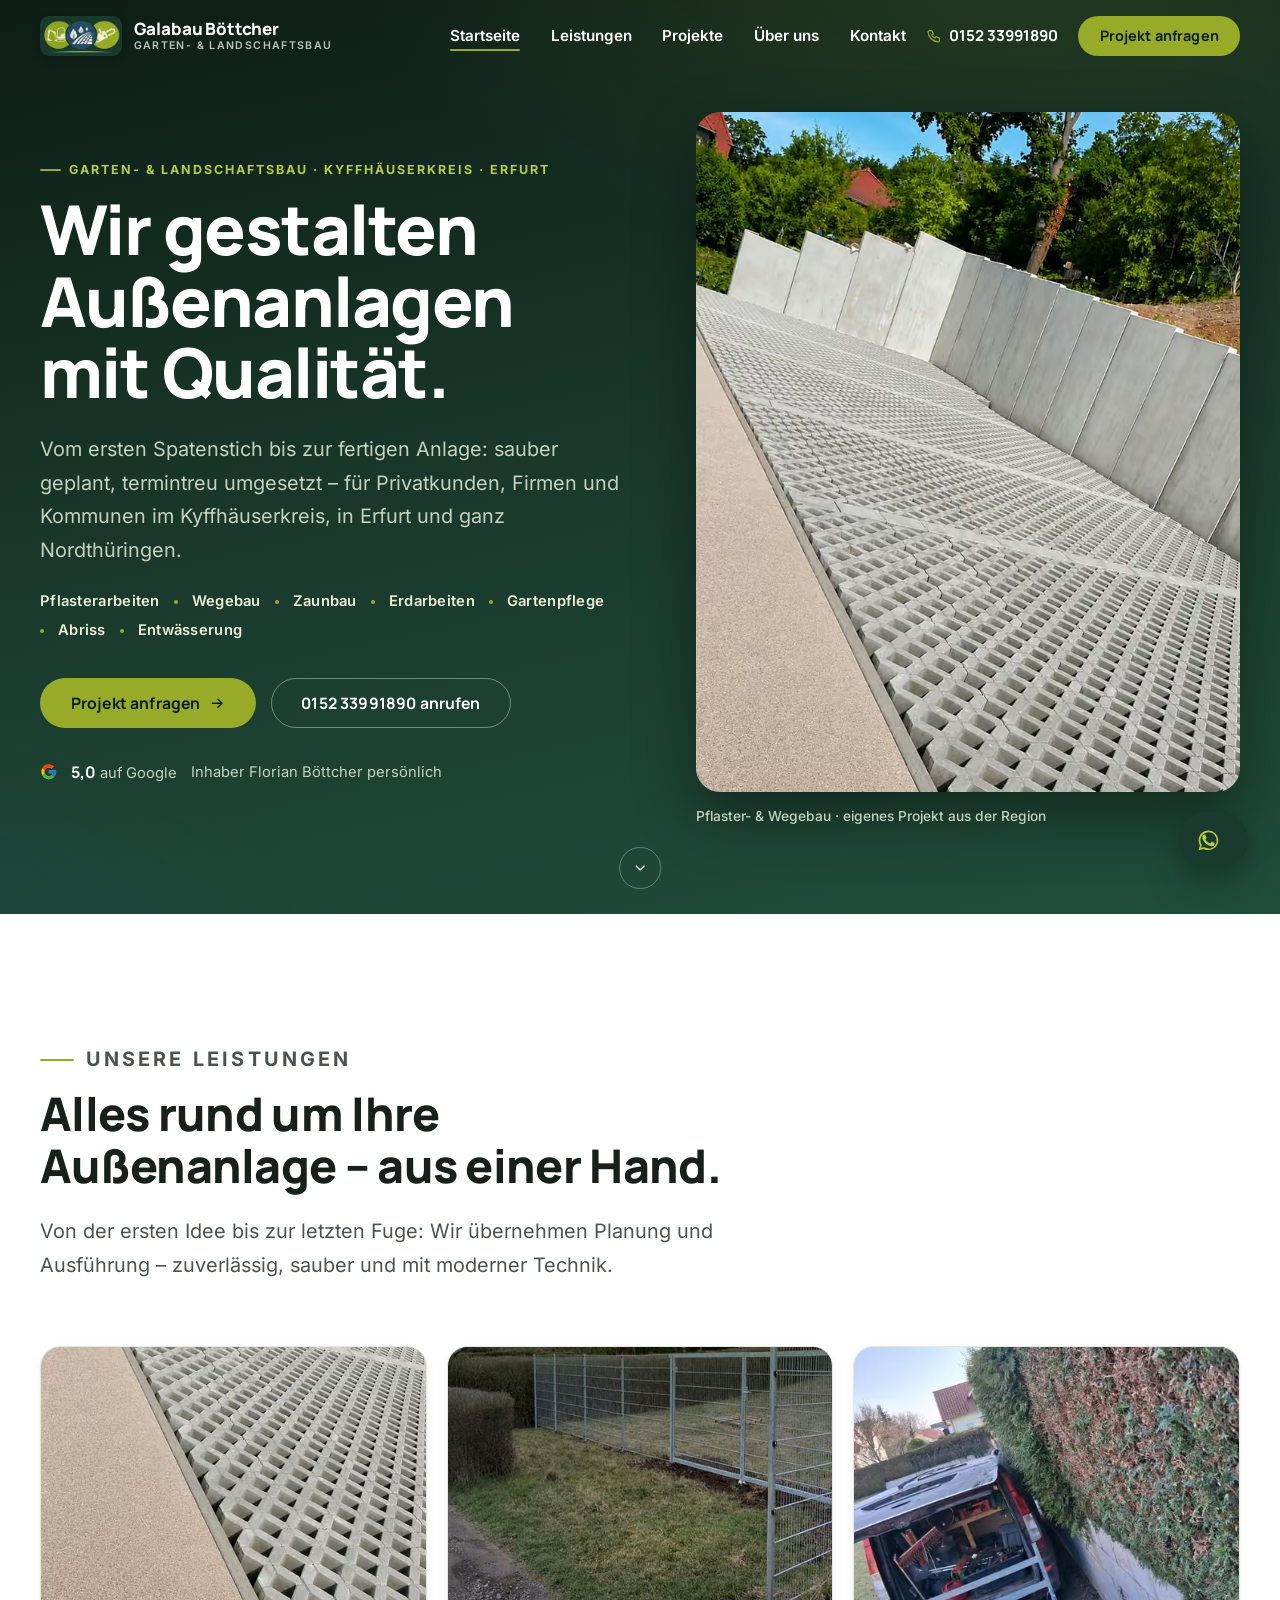
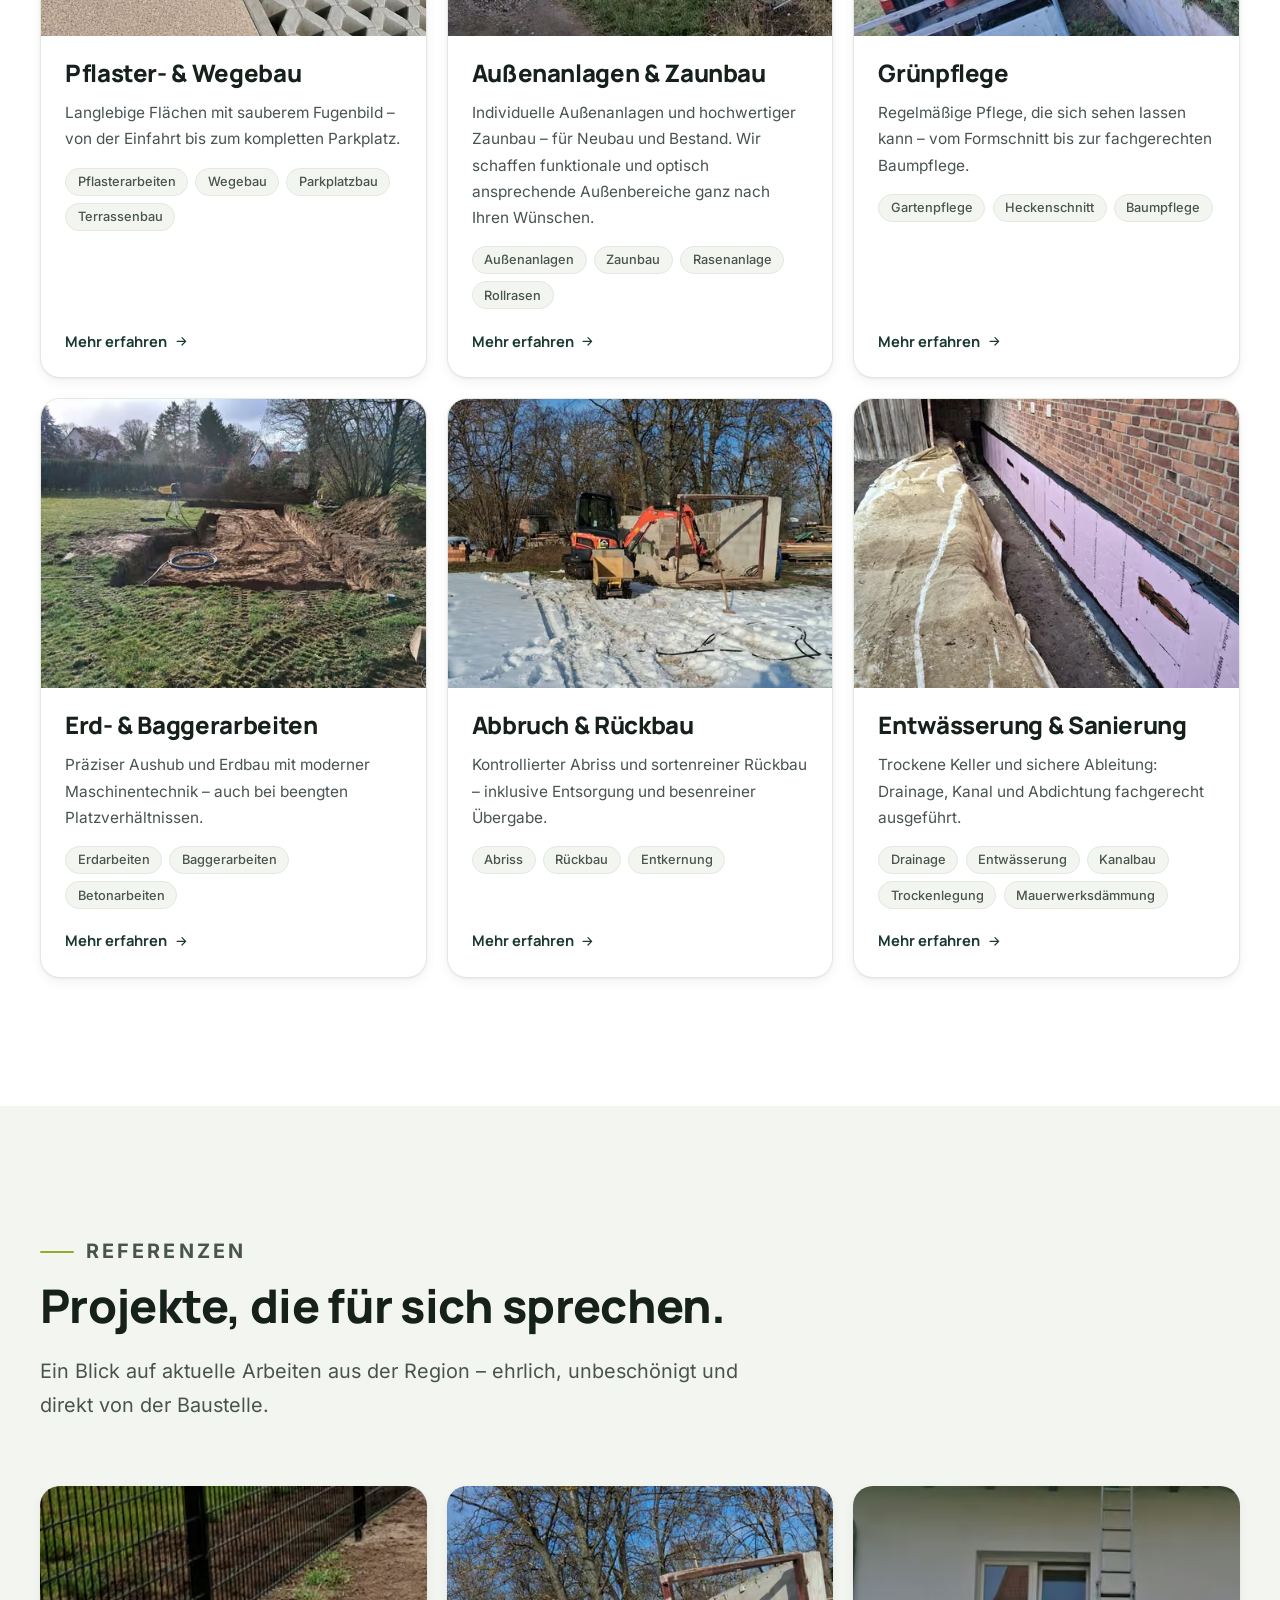
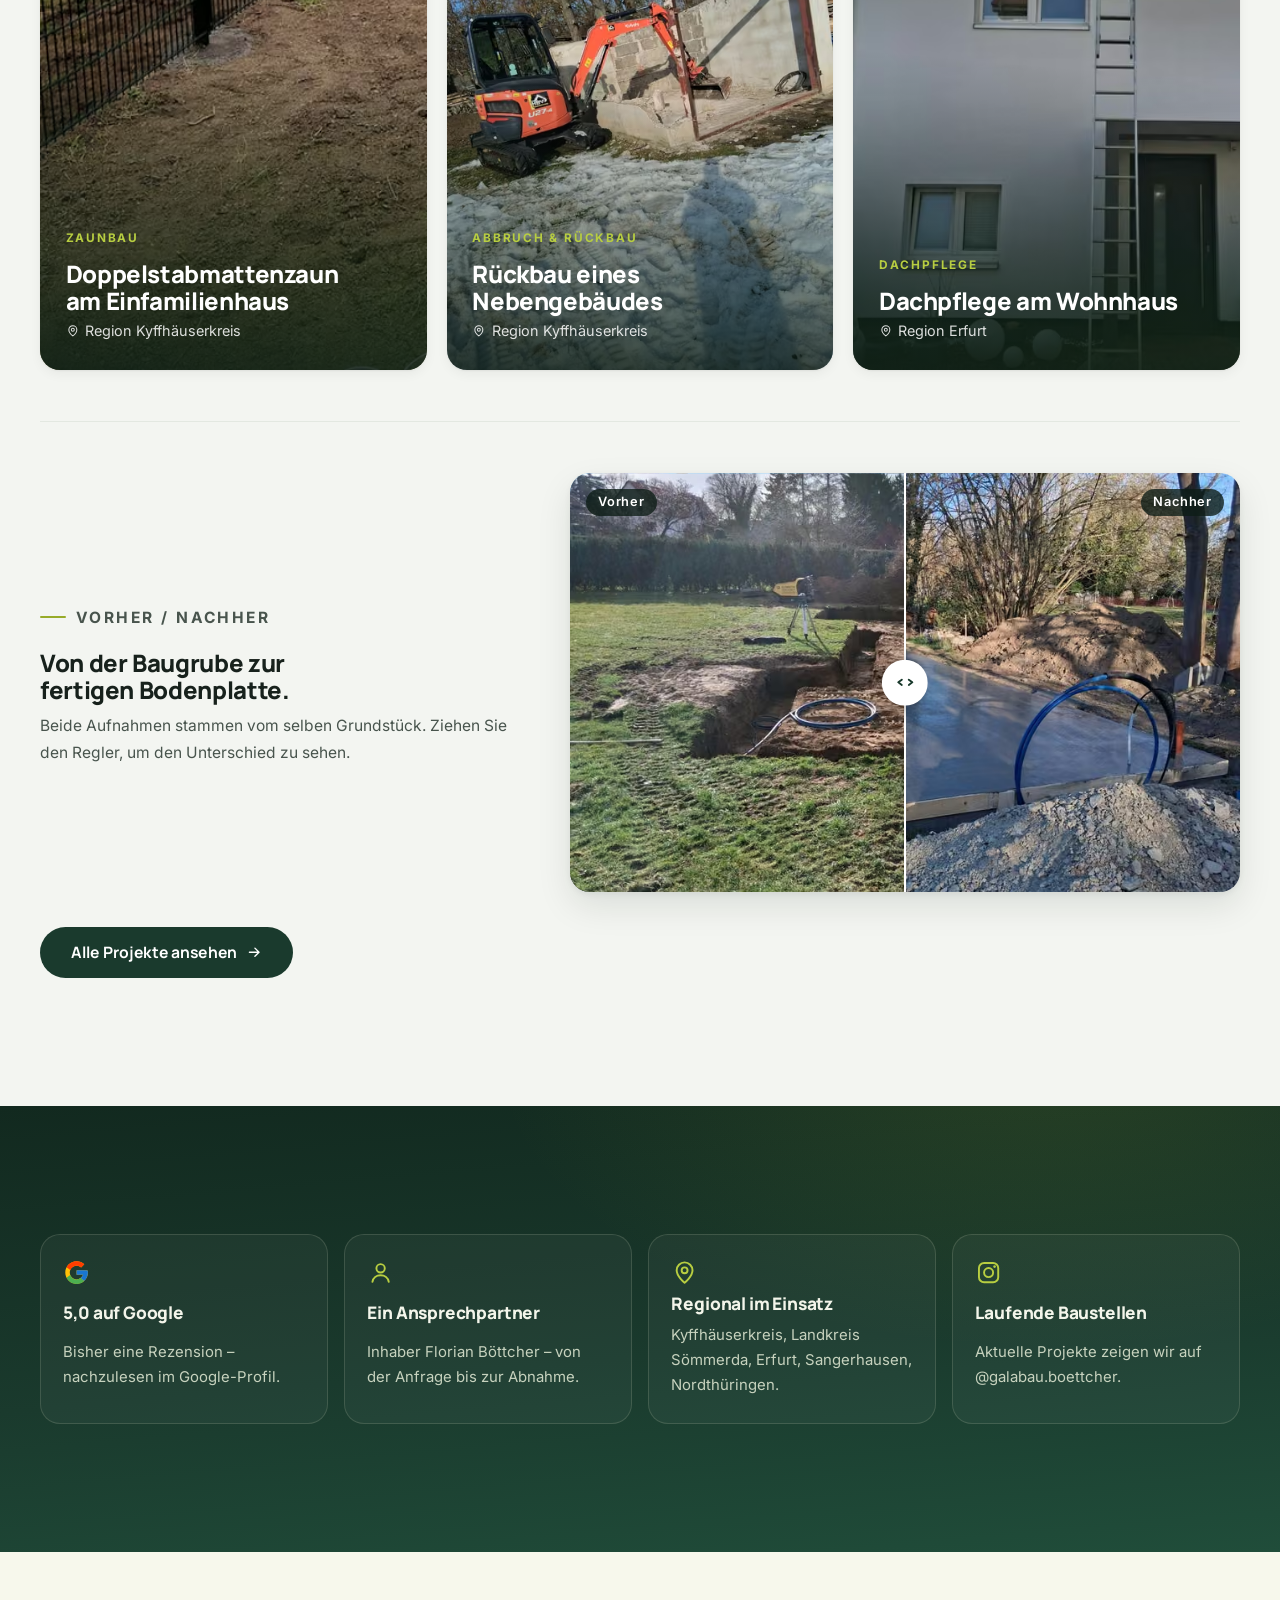
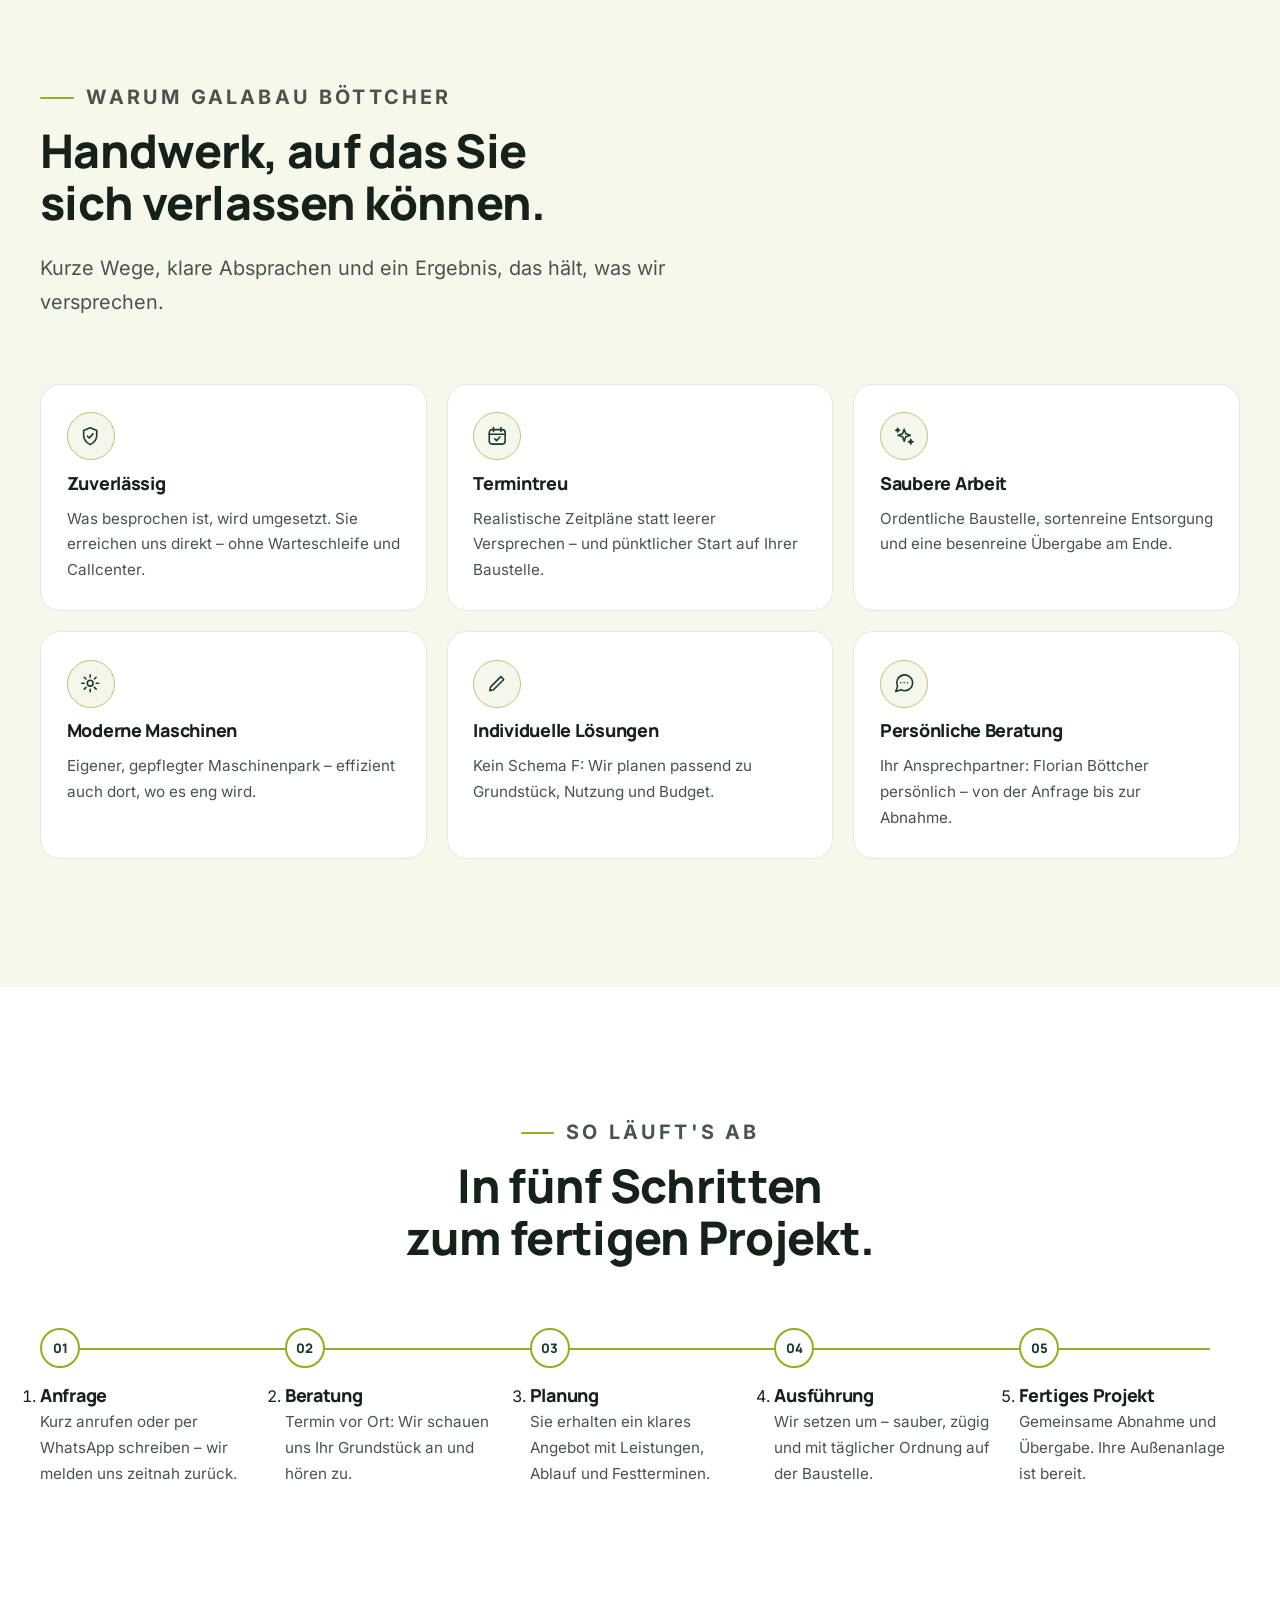
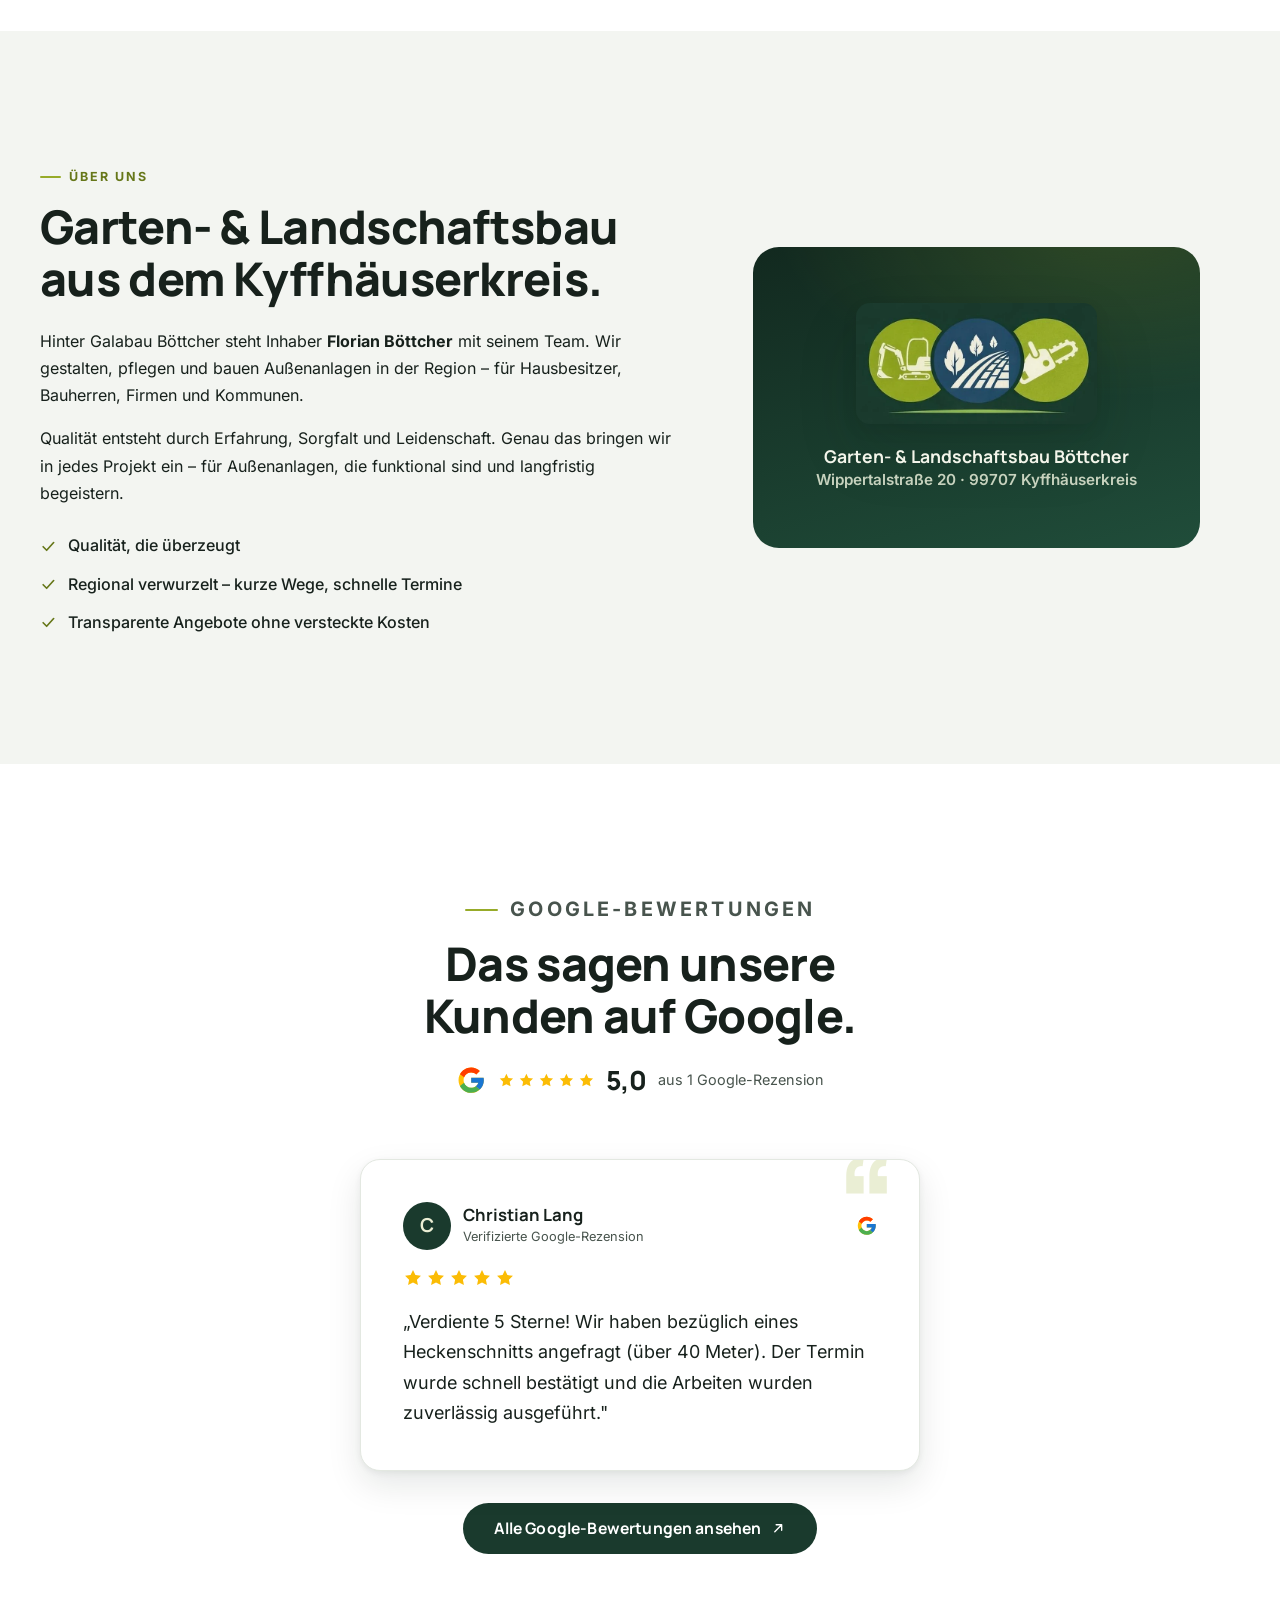
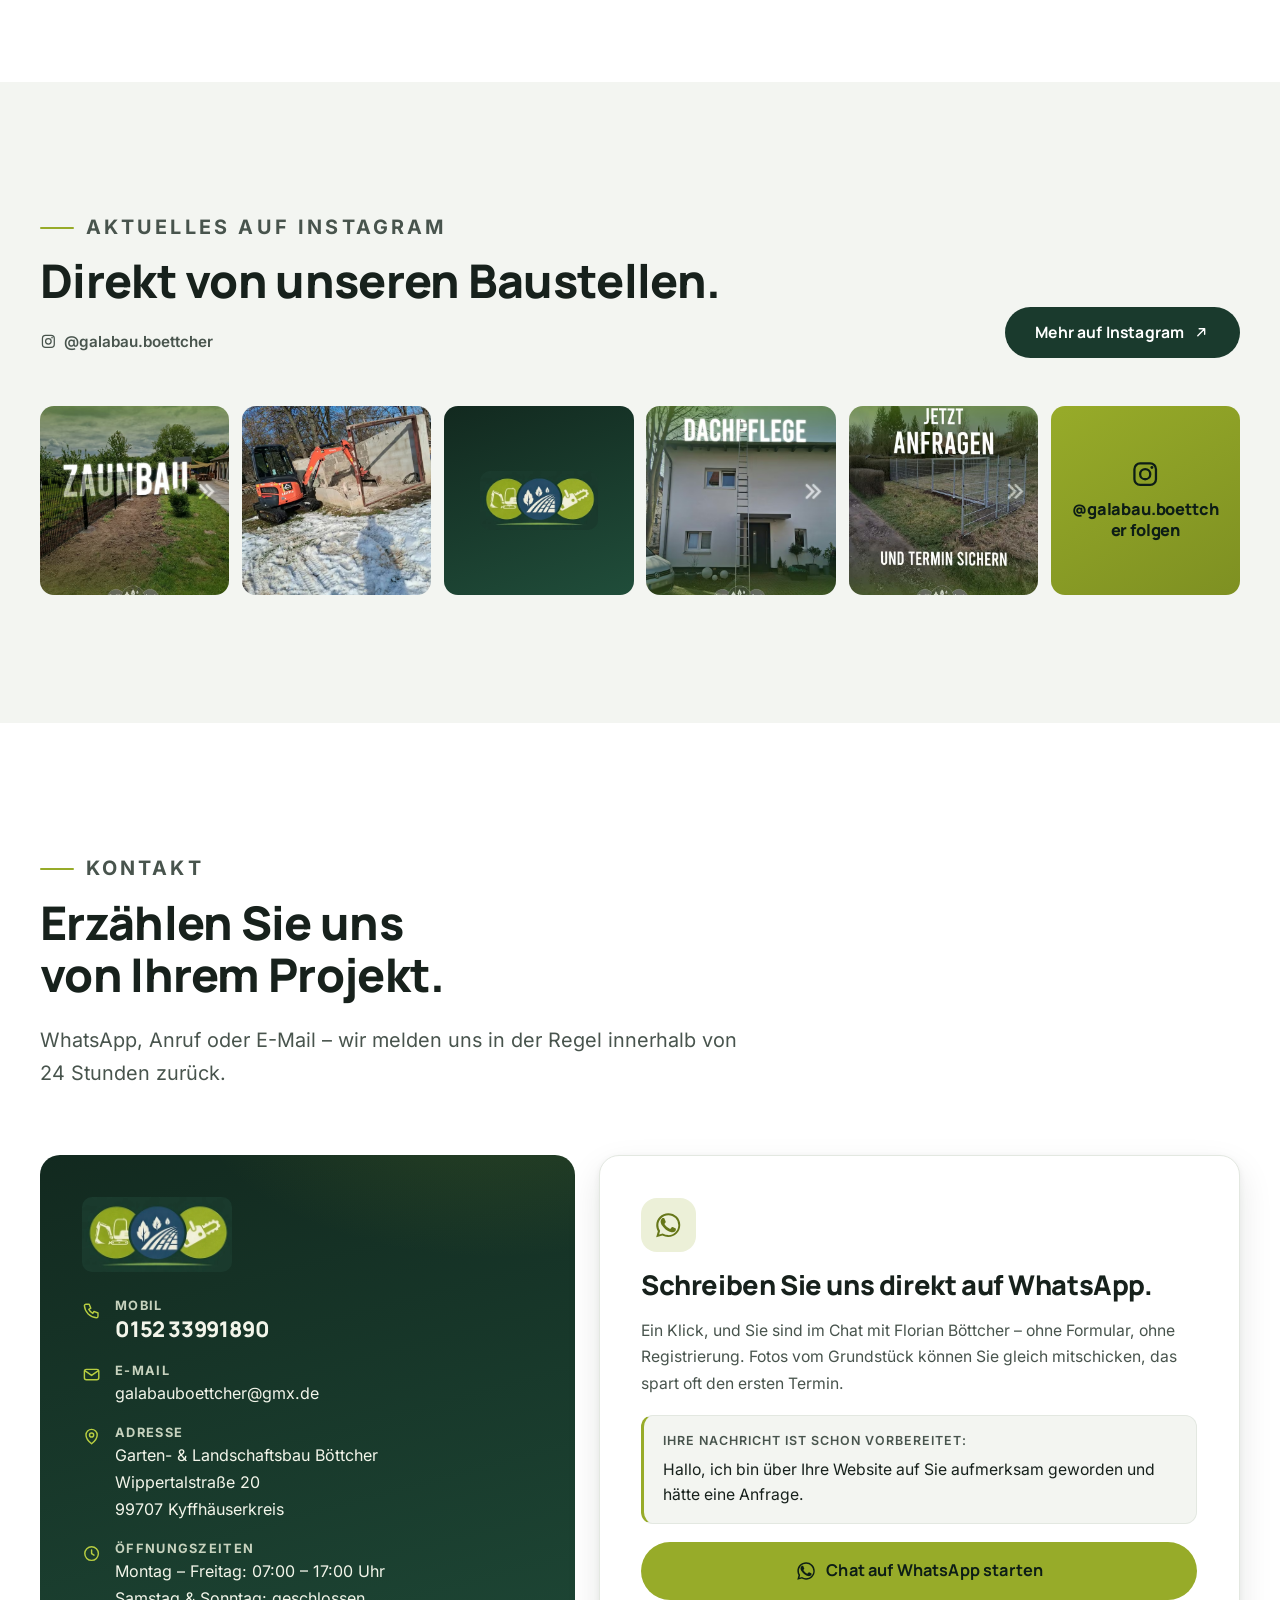
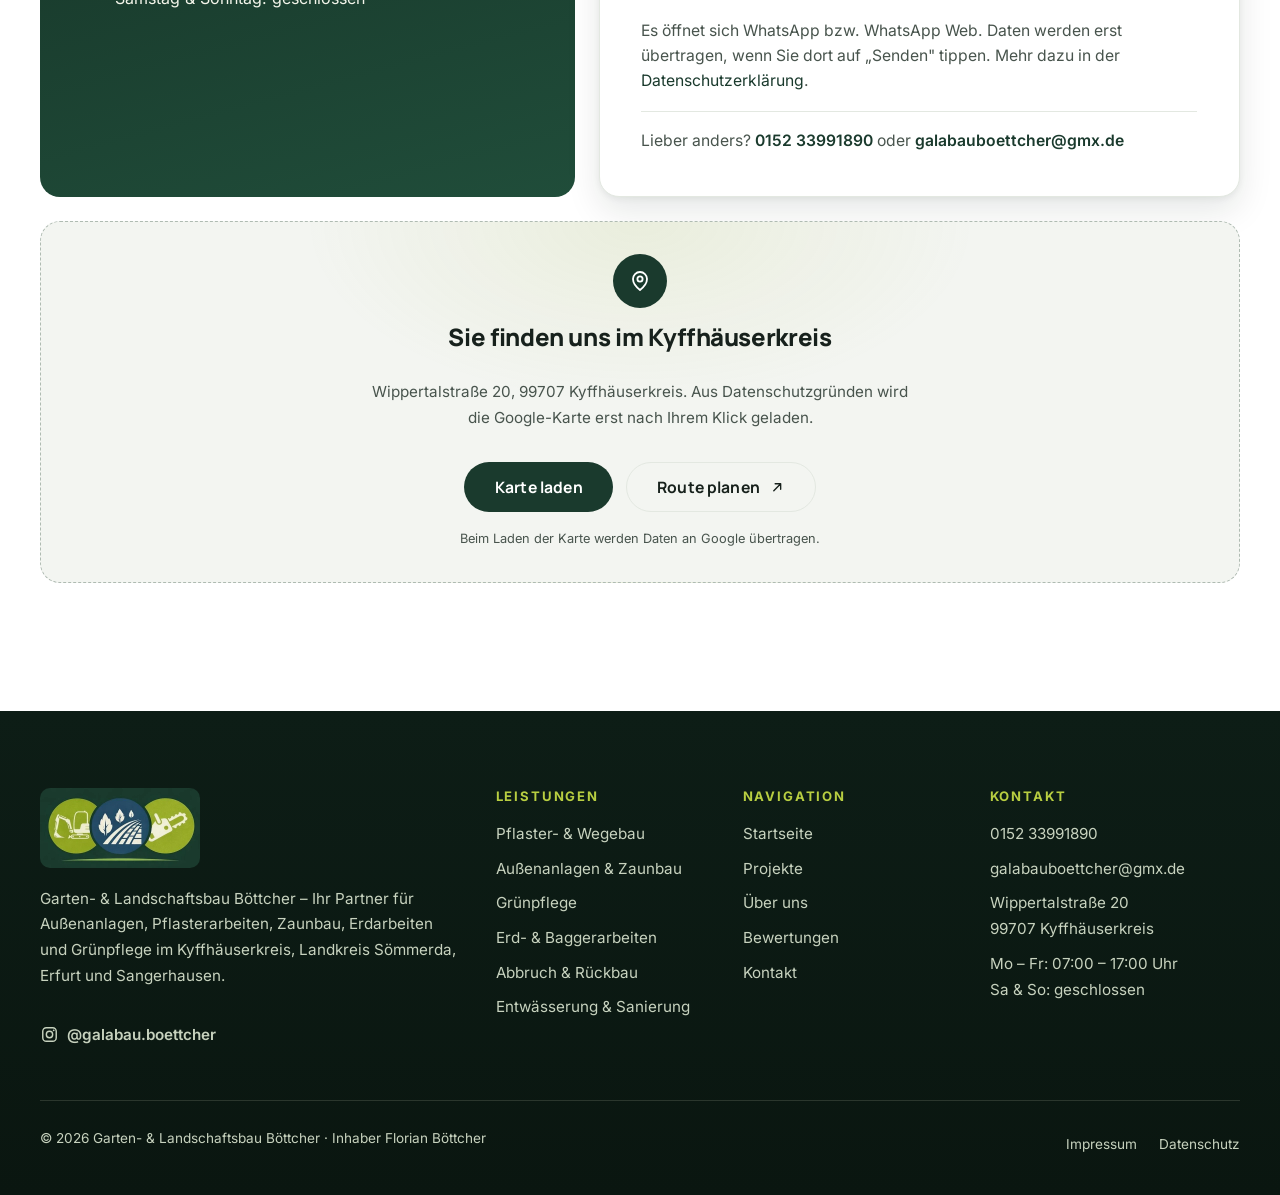
==== commit 1a3e9766: "Kontaktformular durch direkten WhatsApp-Kontakt ersetzt Statt Formular fuehrt der Kontaktweg jetzt m" ====
--- a/index.html
+++ b/index.html
@@ -506,7 +506,7 @@
           <li class="step reveal">
             <span class="step__num" aria-hidden="true">01</span>
             <h3>Anfrage</h3>
-            <p>Kurz anrufen oder das Formular ausfüllen – wir melden uns zeitnah zurück.</p>
+            <p>Kurz anrufen oder per WhatsApp schreiben – wir melden uns zeitnah zurück.</p>
           </li>
           <li class="step reveal">
             <span class="step__num" aria-hidden="true">02</span>
@@ -666,7 +666,7 @@
         <div class="section-head reveal">
           <p class="eyebrow">Kontakt</p>
           <h2 id="kontakt-title">Erzählen Sie uns von Ihrem Projekt.</h2>
-          <p>Anruf, E-Mail oder Formular – wir melden uns in der Regel innerhalb von 24 Stunden zurück.</p>
+          <p>WhatsApp, Anruf oder E-Mail – wir melden uns in der Regel innerhalb von 24 Stunden zurück.</p>
         </div>
 
         <div class="contact-grid">
@@ -702,85 +702,26 @@
                 </div>
               </li>
             </ul>
-            <a class="contact-note" href="https://wa.me/4915233991890" target="_blank" rel="noopener noreferrer">
-              <svg class="contact-note__icon" viewBox="0 0 24 24" fill="currentColor" aria-hidden="true"><path d="M17.5 14.38c-.3-.15-1.76-.87-2.03-.97-.27-.1-.47-.15-.67.15-.2.3-.77.97-.94 1.16-.17.2-.35.22-.64.08-.3-.15-1.26-.47-2.4-1.48-.89-.79-1.49-1.77-1.66-2.07-.17-.3-.02-.46.13-.6.13-.14.3-.35.44-.53.15-.17.2-.3.3-.5.1-.2.05-.37-.02-.52-.08-.15-.67-1.62-.92-2.22-.24-.58-.49-.5-.67-.51-.17-.01-.37-.01-.57-.01-.2 0-.52.07-.79.37-.27.3-1.04 1.02-1.04 2.48 0 1.46 1.07 2.87 1.22 3.07.15.2 2.1 3.2 5.08 4.49.71.3 1.26.49 1.69.63.71.22 1.36.19 1.87.12.57-.09 1.76-.72 2-1.42.25-.7.25-1.29.18-1.42-.07-.13-.27-.2-.56-.35z"/><path d="M12.04 2.5c-5.23 0-9.48 4.25-9.48 9.48 0 1.67.44 3.3 1.27 4.74L2.5 21.5l4.9-1.28a9.44 9.44 0 0 0 4.63 1.18h.01c5.23 0 9.48-4.25 9.48-9.48 0-2.53-.99-4.91-2.78-6.7A9.42 9.42 0 0 0 12.04 2.5zm0 17.28h-.01a7.86 7.86 0 0 1-4-1.1l-.29-.17-2.9.76.78-2.83-.19-.29a7.85 7.85 0 0 1-1.2-4.17c0-4.34 3.54-7.88 7.9-7.88 2.1 0 4.08.82 5.57 2.31a7.83 7.83 0 0 1 2.3 5.57c0 4.35-3.54 7.87-7.87 7.87z"/></svg>
-              <span>Erreichbar auch über WhatsApp. Wir melden uns schnellstmöglich bei Ihnen zurück.</span>
+          </div>
+
+          <div class="wa-card reveal reveal--right">
+            <span class="wa-card__mark" aria-hidden="true"><svg viewBox="0 0 24 24" fill="currentColor" aria-hidden="true"><path d="M17.5 14.38c-.3-.15-1.76-.87-2.03-.97-.27-.1-.47-.15-.67.15-.2.3-.77.97-.94 1.16-.17.2-.35.22-.64.08-.3-.15-1.26-.47-2.4-1.48-.89-.79-1.49-1.77-1.66-2.07-.17-.3-.02-.46.13-.6.13-.14.3-.35.44-.53.15-.17.2-.3.3-.5.1-.2.05-.37-.02-.52-.08-.15-.67-1.62-.92-2.22-.24-.58-.49-.5-.67-.51-.17-.01-.37-.01-.57-.01-.2 0-.52.07-.79.37-.27.3-1.04 1.02-1.04 2.48 0 1.46 1.07 2.87 1.22 3.07.15.2 2.1 3.2 5.08 4.49.71.3 1.26.49 1.69.63.71.22 1.36.19 1.87.12.57-.09 1.76-.72 2-1.42.25-.7.25-1.29.18-1.42-.07-.13-.27-.2-.56-.35z"/><path d="M12.04 2.5c-5.23 0-9.48 4.25-9.48 9.48 0 1.67.44 3.3 1.27 4.74L2.5 21.5l4.9-1.28a9.44 9.44 0 0 0 4.63 1.18h.01c5.23 0 9.48-4.25 9.48-9.48 0-2.53-.99-4.91-2.78-6.7A9.42 9.42 0 0 0 12.04 2.5zm0 17.28h-.01a7.86 7.86 0 0 1-4-1.1l-.29-.17-2.9.76.78-2.83-.19-.29a7.85 7.85 0 0 1-1.2-4.17c0-4.34 3.54-7.88 7.9-7.88 2.1 0 4.08.82 5.57 2.31a7.83 7.83 0 0 1 2.3 5.57c0 4.35-3.54 7.87-7.87 7.87z"/></svg></span>
+            <h3>Schreiben Sie uns direkt auf WhatsApp.</h3>
+            <p>Ein Klick, und Sie sind im Chat mit Florian Böttcher – ohne Formular, ohne Registrierung. Fotos vom Grundstück können Sie gleich mitschicken, das spart oft den ersten Termin.</p>
+
+            <figure class="wa-preview">
+              <figcaption>Ihre Nachricht ist schon vorbereitet:</figcaption>
+              <blockquote>Hallo, ich bin über Ihre Website auf Sie aufmerksam geworden und hätte eine Anfrage.</blockquote>
+            </figure>
+
+            <a class="btn btn--wa" href="https://wa.me/4915233991890?text=Hallo%2C%20ich%20bin%20%C3%BCber%20Ihre%20Website%20auf%20Sie%20aufmerksam%20geworden%20und%20h%C3%A4tte%20eine%20Anfrage." target="_blank" rel="noopener noreferrer">
+              <svg viewBox="0 0 24 24" fill="currentColor" aria-hidden="true"><path d="M17.5 14.38c-.3-.15-1.76-.87-2.03-.97-.27-.1-.47-.15-.67.15-.2.3-.77.97-.94 1.16-.17.2-.35.22-.64.08-.3-.15-1.26-.47-2.4-1.48-.89-.79-1.49-1.77-1.66-2.07-.17-.3-.02-.46.13-.6.13-.14.3-.35.44-.53.15-.17.2-.3.3-.5.1-.2.05-.37-.02-.52-.08-.15-.67-1.62-.92-2.22-.24-.58-.49-.5-.67-.51-.17-.01-.37-.01-.57-.01-.2 0-.52.07-.79.37-.27.3-1.04 1.02-1.04 2.48 0 1.46 1.07 2.87 1.22 3.07.15.2 2.1 3.2 5.08 4.49.71.3 1.26.49 1.69.63.71.22 1.36.19 1.87.12.57-.09 1.76-.72 2-1.42.25-.7.25-1.29.18-1.42-.07-.13-.27-.2-.56-.35z"/><path d="M12.04 2.5c-5.23 0-9.48 4.25-9.48 9.48 0 1.67.44 3.3 1.27 4.74L2.5 21.5l4.9-1.28a9.44 9.44 0 0 0 4.63 1.18h.01c5.23 0 9.48-4.25 9.48-9.48 0-2.53-.99-4.91-2.78-6.7A9.42 9.42 0 0 0 12.04 2.5zm0 17.28h-.01a7.86 7.86 0 0 1-4-1.1l-.29-.17-2.9.76.78-2.83-.19-.29a7.85 7.85 0 0 1-1.2-4.17c0-4.34 3.54-7.88 7.9-7.88 2.1 0 4.08.82 5.57 2.31a7.83 7.83 0 0 1 2.3 5.57c0 4.35-3.54 7.87-7.87 7.87z"/></svg>
+              Chat auf WhatsApp starten
             </a>
-          </div>
-
-          <div class="form-card reveal reveal--right">
-            <form id="contact-form" novalidate>
-              <div class="form-grid form-grid--2">
-                <div class="field">
-                  <label for="f-name">Name</label>
-                  <input id="f-name" name="name" type="text" autocomplete="name" required>
-                  <p class="field__error" id="f-name-error">Bitte geben Sie Ihren Namen an.</p>
-                </div>
-                <div class="field">
-                  <label for="f-email">E-Mail</label>
-                  <input id="f-email" name="email" type="email" autocomplete="email" required>
-                  <p class="field__error" id="f-email-error">Bitte geben Sie eine gültige E-Mail-Adresse an.</p>
-                </div>
-                <div class="field">
-                  <label for="f-phone">Telefon <span class="opt">(optional)</span></label>
-                  <input id="f-phone" name="phone" type="tel" autocomplete="tel">
-                </div>
-                <div class="field">
-                  <label for="f-service">Gewünschte Leistung</label>
-                  <select id="f-service" name="service">
-                    <option value="">Bitte wählen …</option>
-                    <option>Pflaster- &amp; Wegebau</option>
-                    <option>Außenanlagen &amp; Zaunbau</option>
-                    <option>Grünpflege</option>
-                    <option>Erd- &amp; Baggerarbeiten</option>
-                    <option>Abbruch &amp; Rückbau</option>
-                    <option>Entwässerung &amp; Sanierung</option>
-                    <option>Sonstiges</option>
-                  </select>
-                </div>
-                <div class="field field--full">
-                  <label for="f-message">Ihre Nachricht</label>
-                  <textarea id="f-message" name="message" required placeholder="Beschreiben Sie kurz Ihr Vorhaben – z. B. Fläche, Ort und Zeitraum."></textarea>
-                  <p class="field__error" id="f-message-error">Bitte beschreiben Sie Ihr Anliegen (mind. 10 Zeichen).</p>
-                </div>
-
-                <!-- Honeypot: bleibt für Menschen unsichtbar und leer -->
-                <div class="hp-field" aria-hidden="true">
-                  <label for="f-website">Website</label>
-                  <input id="f-website" name="website" type="text" tabindex="-1" autocomplete="off">
-                </div>
-
-                <!-- ============================================================
-                     ZUSTELLUNG DES FORMULARS  ·  EINZIGER OFFENER PUNKT
-                     Anbieter: Web3Forms (https://web3forms.com), kein Konto und
-                     kein Tracking nötig, keine Cookies. Der Access Key wird auf
-                     web3forms.com für die Empfangsadresse erzeugt und per Mail
-                     zugeschickt; er ist kein Geheimnis und darf im Quelltext
-                     stehen.
-                     Solange value="" leer ist, sendet das Formular NICHT an
-                     Web3Forms, sondern öffnet wie bisher das E-Mail-Programm
-                     (mailto-Fallback in js/main.js).
-                     Der Datenschutzhinweis dazu steht bereits in
-                     datenschutz/ (Abschnitt „Kontaktformular").
-                     ============================================================ -->
-                <input type="hidden" name="access_key" value="">
-                <input type="hidden" name="subject" value="Neue Projektanfrage über die Website">
-                <input type="hidden" name="from_name" value="Website Galabau Böttcher">
-
-                <div class="field field--consent field--full">
-                  <input id="f-consent" name="consent" type="checkbox" required>
-                  <label for="f-consent">Ich habe die <a href="datenschutz/">Datenschutzerklärung</a> gelesen und bin mit der Verarbeitung meiner Angaben zur Bearbeitung der Anfrage einverstanden.</label>
-                  <p class="field__error" id="f-consent-error">Bitte stimmen Sie der Datenverarbeitung zu.</p>
-                </div>
-
-                <div class="field--full">
-                  <button class="btn btn--primary" type="submit" style="width:100%">Anfrage senden
-                    <svg viewBox="0 0 24 24" fill="none" stroke="currentColor" stroke-width="2" stroke-linecap="round" stroke-linejoin="round" aria-hidden="true"><path d="M5 12h14M13 6l6 6-6 6"/></svg>
-                  </button>
-                </div>
-                <p class="form-status field--full" role="status" aria-live="polite" tabindex="-1"></p>
-              </div>
-            </form>
+
+            <p class="wa-card__hint">Es öffnet sich WhatsApp bzw. WhatsApp&nbsp;Web. Daten werden erst übertragen, wenn Sie dort auf „Senden" tippen. Mehr dazu in der <a href="datenschutz/">Datenschutzerklärung</a>.</p>
+
+            <p class="wa-card__alt">Lieber anders? <a href="tel:+4915233991890">0152&nbsp;33991890</a> oder <a href="mailto:galabauboettcher@gmx.de">galabauboettcher@gmx.de</a></p>
           </div>
         </div>
 
@@ -857,13 +798,21 @@
       </div>
     </div>
   </footer>
+  <!-- Schwebender WhatsApp-Button: nur ab 56em, darunter uebernimmt die
+       Schnellkontakt-Leiste - kein doppelter Button auf kleinen Displays -->
+  <a class="wa-float" href="https://wa.me/4915233991890?text=Hallo%2C%20ich%20bin%20%C3%BCber%20Ihre%20Website%20auf%20Sie%20aufmerksam%20geworden%20und%20h%C3%A4tte%20eine%20Anfrage." target="_blank" rel="noopener noreferrer"
+     aria-label="Chat auf WhatsApp starten – öffnet WhatsApp in neuem Tab">
+    <svg viewBox="0 0 24 24" fill="currentColor" aria-hidden="true"><path d="M17.5 14.38c-.3-.15-1.76-.87-2.03-.97-.27-.1-.47-.15-.67.15-.2.3-.77.97-.94 1.16-.17.2-.35.22-.64.08-.3-.15-1.26-.47-2.4-1.48-.89-.79-1.49-1.77-1.66-2.07-.17-.3-.02-.46.13-.6.13-.14.3-.35.44-.53.15-.17.2-.3.3-.5.1-.2.05-.37-.02-.52-.08-.15-.67-1.62-.92-2.22-.24-.58-.49-.5-.67-.51-.17-.01-.37-.01-.57-.01-.2 0-.52.07-.79.37-.27.3-1.04 1.02-1.04 2.48 0 1.46 1.07 2.87 1.22 3.07.15.2 2.1 3.2 5.08 4.49.71.3 1.26.49 1.69.63.71.22 1.36.19 1.87.12.57-.09 1.76-.72 2-1.42.25-.7.25-1.29.18-1.42-.07-.13-.27-.2-.56-.35z"/><path d="M12.04 2.5c-5.23 0-9.48 4.25-9.48 9.48 0 1.67.44 3.3 1.27 4.74L2.5 21.5l4.9-1.28a9.44 9.44 0 0 0 4.63 1.18h.01c5.23 0 9.48-4.25 9.48-9.48 0-2.53-.99-4.91-2.78-6.7A9.42 9.42 0 0 0 12.04 2.5zm0 17.28h-.01a7.86 7.86 0 0 1-4-1.1l-.29-.17-2.9.76.78-2.83-.19-.29a7.85 7.85 0 0 1-1.2-4.17c0-4.34 3.54-7.88 7.9-7.88 2.1 0 4.08.82 5.57 2.31a7.83 7.83 0 0 1 2.3 5.57c0 4.35-3.54 7.87-7.87 7.87z"/></svg>
+    <span class="wa-float__label">WhatsApp</span>
+  </a>
+
   <!-- Mobiler Schnellkontakt: nur zwei reale Kontaktwege, ab 56em ausgeblendet -->
   <nav class="quick-contact" aria-label="Schnellkontakt">
     <a class="quick-contact__btn" href="tel:+4915233991890">
       <svg viewBox="0 0 24 24" fill="none" stroke="currentColor" stroke-width="1.9" stroke-linecap="round" stroke-linejoin="round" aria-hidden="true"><path d="M5 4h4l2 5-2.5 1.5a12 12 0 0 0 5 5L15 13l5 2v4a2 2 0 0 1-2 2A16.5 16.5 0 0 1 3 6a2 2 0 0 1 2-2z"/></svg>
       Anrufen
     </a>
-    <a class="quick-contact__btn quick-contact__btn--wa" href="https://wa.me/4915233991890" target="_blank" rel="noopener noreferrer">
+    <a class="quick-contact__btn quick-contact__btn--wa" href="https://wa.me/4915233991890?text=Hallo%2C%20ich%20bin%20%C3%BCber%20Ihre%20Website%20auf%20Sie%20aufmerksam%20geworden%20und%20h%C3%A4tte%20eine%20Anfrage." target="_blank" rel="noopener noreferrer">
       <svg viewBox="0 0 24 24" fill="currentColor" aria-hidden="true"><path d="M17.5 14.38c-.3-.15-1.76-.87-2.03-.97-.27-.1-.47-.15-.67.15-.2.3-.77.97-.94 1.16-.17.2-.35.22-.64.08-.3-.15-1.26-.47-2.4-1.48-.89-.79-1.49-1.77-1.66-2.07-.17-.3-.02-.46.13-.6.13-.14.3-.35.44-.53.15-.17.2-.3.3-.5.1-.2.05-.37-.02-.52-.08-.15-.67-1.62-.92-2.22-.24-.58-.49-.5-.67-.51-.17-.01-.37-.01-.57-.01-.2 0-.52.07-.79.37-.27.3-1.04 1.02-1.04 2.48 0 1.46 1.07 2.87 1.22 3.07.15.2 2.1 3.2 5.08 4.49.71.3 1.26.49 1.69.63.71.22 1.36.19 1.87.12.57-.09 1.76-.72 2-1.42.25-.7.25-1.29.18-1.42-.07-.13-.27-.2-.56-.35z"/><path d="M12.04 2.5c-5.23 0-9.48 4.25-9.48 9.48 0 1.67.44 3.3 1.27 4.74L2.5 21.5l4.9-1.28a9.44 9.44 0 0 0 4.63 1.18h.01c5.23 0 9.48-4.25 9.48-9.48 0-2.53-.99-4.91-2.78-6.7A9.42 9.42 0 0 0 12.04 2.5zm0 17.28h-.01a7.86 7.86 0 0 1-4-1.1l-.29-.17-2.9.76.78-2.83-.19-.29a7.85 7.85 0 0 1-1.2-4.17c0-4.34 3.54-7.88 7.9-7.88 2.1 0 4.08.82 5.57 2.31a7.83 7.83 0 0 1 2.3 5.57c0 4.35-3.54 7.87-7.87 7.87z"/></svg>
       WhatsApp
     </a>
--- a/css/main.css
+++ b/css/main.css
@@ -1095,85 +1095,127 @@
   color: var(--c-lime-bright);
 }
 
-/* Formular */
-.form-card {
+/* ---------- WhatsApp-Kontakt ----------
+   Ersetzt das frueher hier stehende Kontaktformular. Bewusst in der Karten-
+   optik der Seite statt im WhatsApp-Gruen: die Marke bleibt Boettcher, das
+   WhatsApp-Zeichen ist nur das Erkennungsmerkmal. */
+.wa-card {
+  display: flex;
+  flex-direction: column;
+  gap: 1.1rem;
   padding: clamp(1.8rem, 4vw, 2.6rem);
   background: var(--bg-card);
   border: 1px solid var(--line);
   border-radius: var(--radius);
   box-shadow: var(--shadow-md);
 }
-.form-grid { display: grid; gap: 1.15rem; }
-.field { display: grid; gap: .4rem; }
-.field label { font: 600 .9rem/1.3 var(--font-body); }
-.field label .opt { font-weight: 400; color: var(--text-soft); }
-.field input,
-.field select,
-.field textarea {
-  width: 100%;
-  padding: .8em 1em;
-  border: 1.5px solid var(--line);
+.wa-card__mark {
+  display: grid;
+  place-items: center;
+  width: 3.4rem; height: 3.4rem;
+  border-radius: 16px;
+  background: color-mix(in srgb, var(--c-lime) 18%, var(--bg-card));
+  color: var(--c-lime-deep);
+}
+:root[data-theme="dark"] .wa-card__mark { color: var(--c-lime-bright); }
+.wa-card__mark svg { width: 1.9rem; height: 1.9rem; }
+.wa-card h3 { margin: 0; font-size: clamp(1.3rem, 1.1rem + .9vw, 1.7rem); }
+.wa-card > p { margin: 0; color: var(--text-soft); font-size: .98rem; }
+
+/* Vorschau der vorbelegten Nachricht: macht transparent, was gesendet wird */
+.wa-preview {
+  margin: 0;
+  padding: 1rem 1.2rem;
   border-radius: var(--radius-sm);
   background: var(--bg-soft);
+  border: 1px solid var(--line);
+  border-left: 3px solid var(--c-lime);
+}
+.wa-preview figcaption {
+  font: 600 .78rem/1.4 var(--font-body);
+  letter-spacing: .08em;
+  text-transform: uppercase;
+  color: var(--text-soft);
+  margin-bottom: .45rem;
+}
+.wa-preview blockquote {
+  margin: 0;
+  font-size: .98rem;
+  line-height: 1.6;
   color: var(--text);
-  font: 400 .98rem/1.5 var(--font-body);
-  transition: border-color var(--t-fast), background var(--t-fast), box-shadow var(--t-fast);
-}
-.field textarea { resize: vertical; min-height: 8.5rem; }
-.field input:focus,
-.field select:focus,
-.field textarea:focus {
-  outline: none;
-  border-color: var(--c-forest);
-  background: var(--bg-card);
-  box-shadow: 0 0 0 4px var(--ring);
-}
-.field.invalid input,
-.field.invalid select,
-.field.invalid textarea { border-color: var(--c-error); }
-.field__error {
+}
+
+.btn--wa {
+  width: 100%;
+  padding: 1.05em 1.9em;
+  font-size: 1.02rem;
+  background: var(--c-lime);
+  color: var(--c-forest-950);
+}
+.btn--wa svg { width: 1.35em; height: 1.35em; }
+/* Das WhatsApp-Zeichen soll beim Hover nicht wie ein Pfeil wegwandern */
+.btn--wa:hover svg { transform: none; }
+.btn--wa:hover {
+  background: var(--c-lime-bright);
+  color: var(--c-forest-950);
+  transform: translateY(-2px);
+  box-shadow: var(--shadow-md);
+}
+
+.wa-card__hint {
+  margin: 0;
+  font-size: .84rem;
+  line-height: 1.6;
+  color: var(--text-soft);
+}
+.wa-card__alt {
+  margin: 0;
+  padding-top: 1rem;
+  border-top: 1px solid var(--line);
+  font-size: .92rem;
+  color: var(--text-soft);
+}
+.wa-card__alt a { font-weight: 600; }
+
+/* Schwebender Button, nur Desktop (mobil gibt es die Schnellkontakt-Leiste).
+   Rundes Feld, das beim Hover das Label freigibt - kein Dauer-Banner. */
+.wa-float {
+  position: fixed;
+  right: clamp(1.25rem, 3vw, 2rem);
+  bottom: clamp(1.25rem, 3vw, 2rem);
+  z-index: 55;
   display: none;
-  font-size: .84rem;
-  color: var(--c-error);
-  font-weight: 500;
-}
-.field.invalid .field__error { display: block; }
-.field--consent {
-  grid-template-columns: auto 1fr;
-  align-items: start;
-  gap: .7rem;
-}
-.field--consent input {
-  width: 1.15rem; height: 1.15rem;
-  margin-top: .25rem;
-  accent-color: var(--c-forest);
-}
-.field--consent label { font-weight: 400; font-size: .88rem; color: var(--text-soft); }
-.field--consent .field__error { grid-column: 1 / -1; }
-.hp-field {
-  position: absolute !important;
-  left: -9999px !important;
-  width: 1px; height: 1px;
+  align-items: center;
+  gap: .65rem;
+  height: 3.5rem;
+  padding: 0 1.05rem;
+  border-radius: 999px;
+  background: var(--c-forest);
+  color: var(--c-cream);
+  box-shadow: 0 6px 16px rgba(13, 29, 22, .18), 0 18px 40px rgba(13, 29, 22, .22);
+  transition: background var(--t-fast), color var(--t-fast),
+              transform var(--t-fast), box-shadow var(--t-fast);
+}
+.wa-float svg { width: 1.55rem; height: 1.55rem; flex: none; color: var(--c-lime-bright); }
+.wa-float__label {
+  max-width: 0;
   overflow: hidden;
-}
-.form-status {
-  display: none;
-  padding: 1rem 1.2rem;
-  border-radius: var(--radius-sm);
-  font-size: .95rem;
-  font-weight: 500;
-}
-.form-status.success {
-  display: block;
-  background: color-mix(in srgb, var(--c-success) 12%, var(--bg-card));
-  border: 1px solid color-mix(in srgb, var(--c-success) 45%, var(--line));
-  color: var(--c-success);
-}
-.form-status.error {
-  display: block;
-  background: color-mix(in srgb, var(--c-error) 10%, var(--bg-card));
-  border: 1px solid color-mix(in srgb, var(--c-error) 40%, var(--line));
-  color: var(--c-error);
+  white-space: nowrap;
+  font: 700 .95rem/1 var(--font-display);
+  opacity: 0;
+  transition: max-width var(--t-med), opacity var(--t-fast);
+}
+.wa-float:hover,
+.wa-float:focus-visible {
+  background: var(--c-forest-600);
+  color: #fff;
+  transform: translateY(-2px);
+  box-shadow: 0 8px 20px rgba(13, 29, 22, .22), 0 22px 48px rgba(13, 29, 22, .26);
+}
+.wa-float:hover .wa-float__label,
+.wa-float:focus-visible .wa-float__label { max-width: 7rem; opacity: 1; }
+@media (min-width: 56em) {
+  .wa-float { display: inline-flex; }
 }
 
 /* Karte (Zwei-Klick) */
@@ -1651,8 +1693,6 @@
   .insta-grid { grid-template-columns: repeat(3, 1fr); }
   .trust__grid { grid-template-columns: repeat(2, 1fr); }
   .contact-grid { grid-template-columns: 5fr 6fr; }
-  .form-grid--2 { grid-template-columns: 1fr 1fr; }
-  .form-grid--2 .field--full { grid-column: 1 / -1; }
   .check-list { grid-template-columns: 1fr 1fr; }
   .footer-grid { grid-template-columns: 1.6fr 1fr 1fr; }
 }
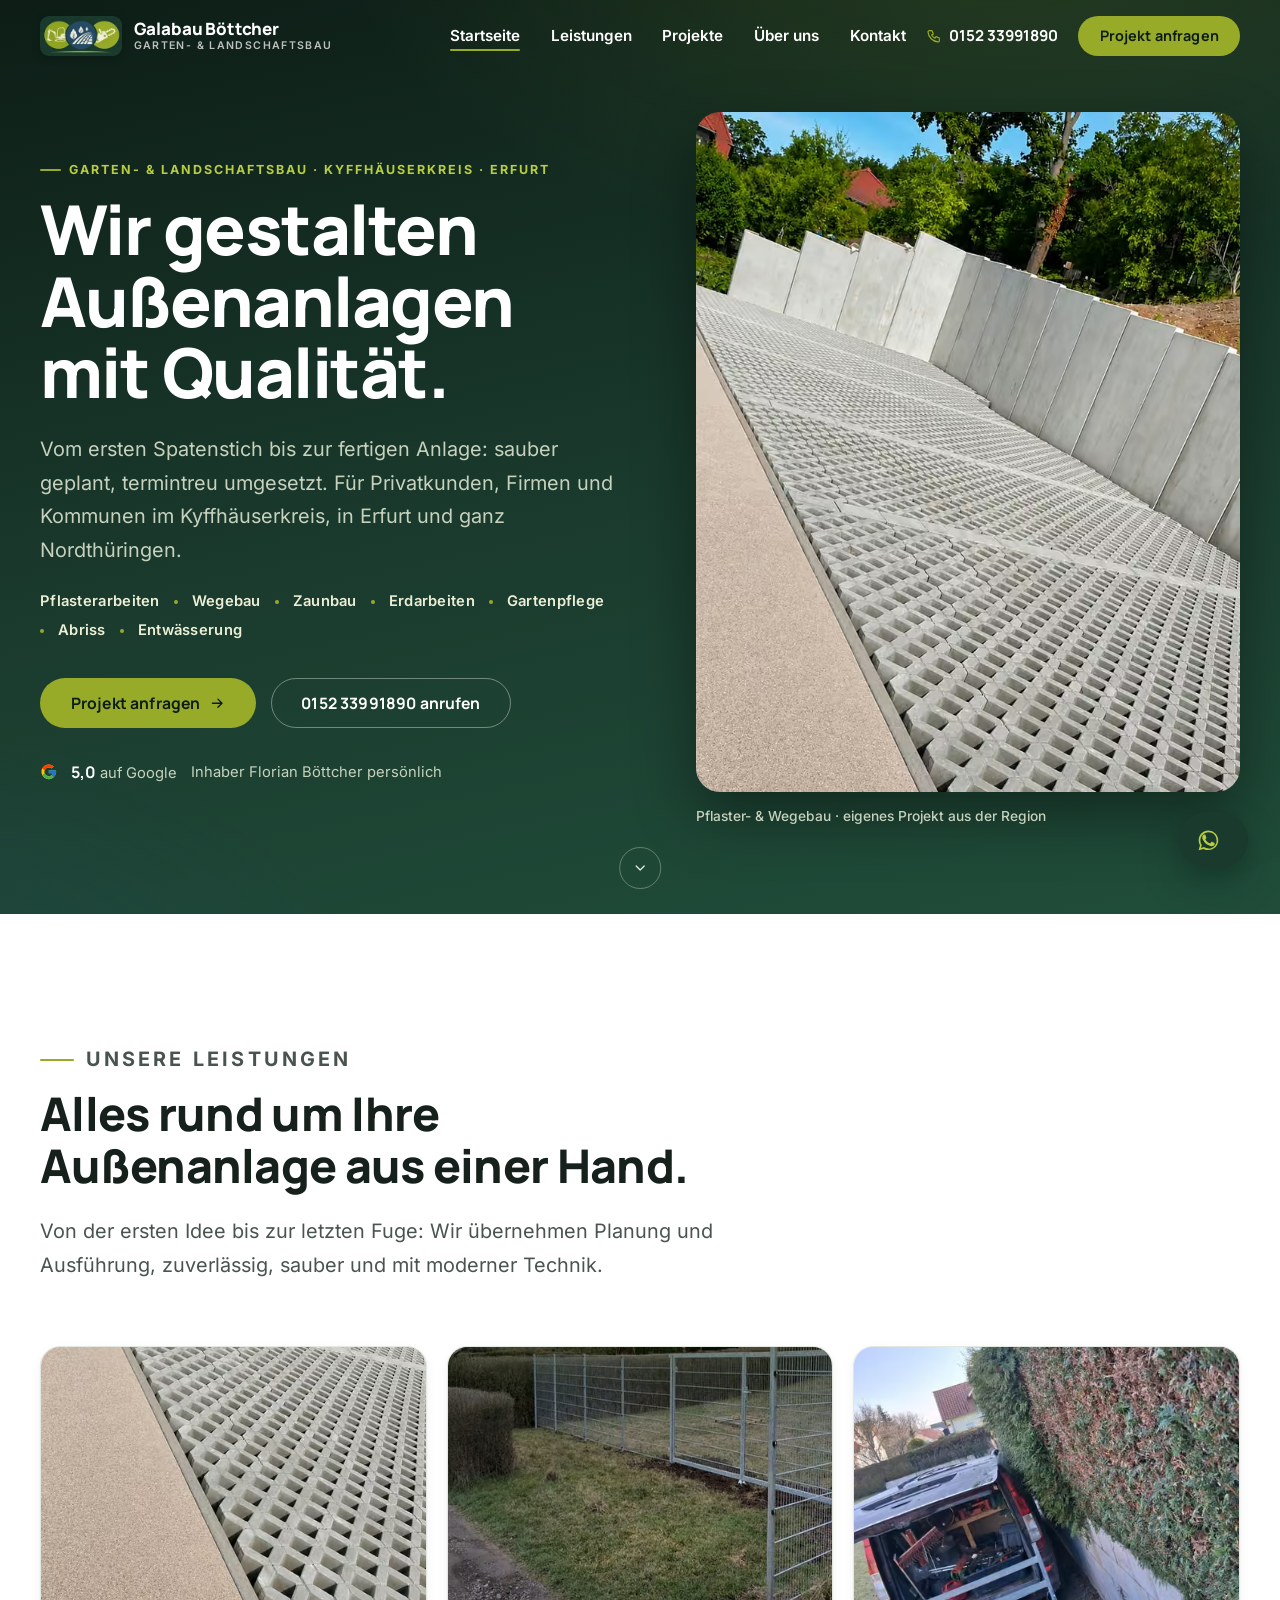
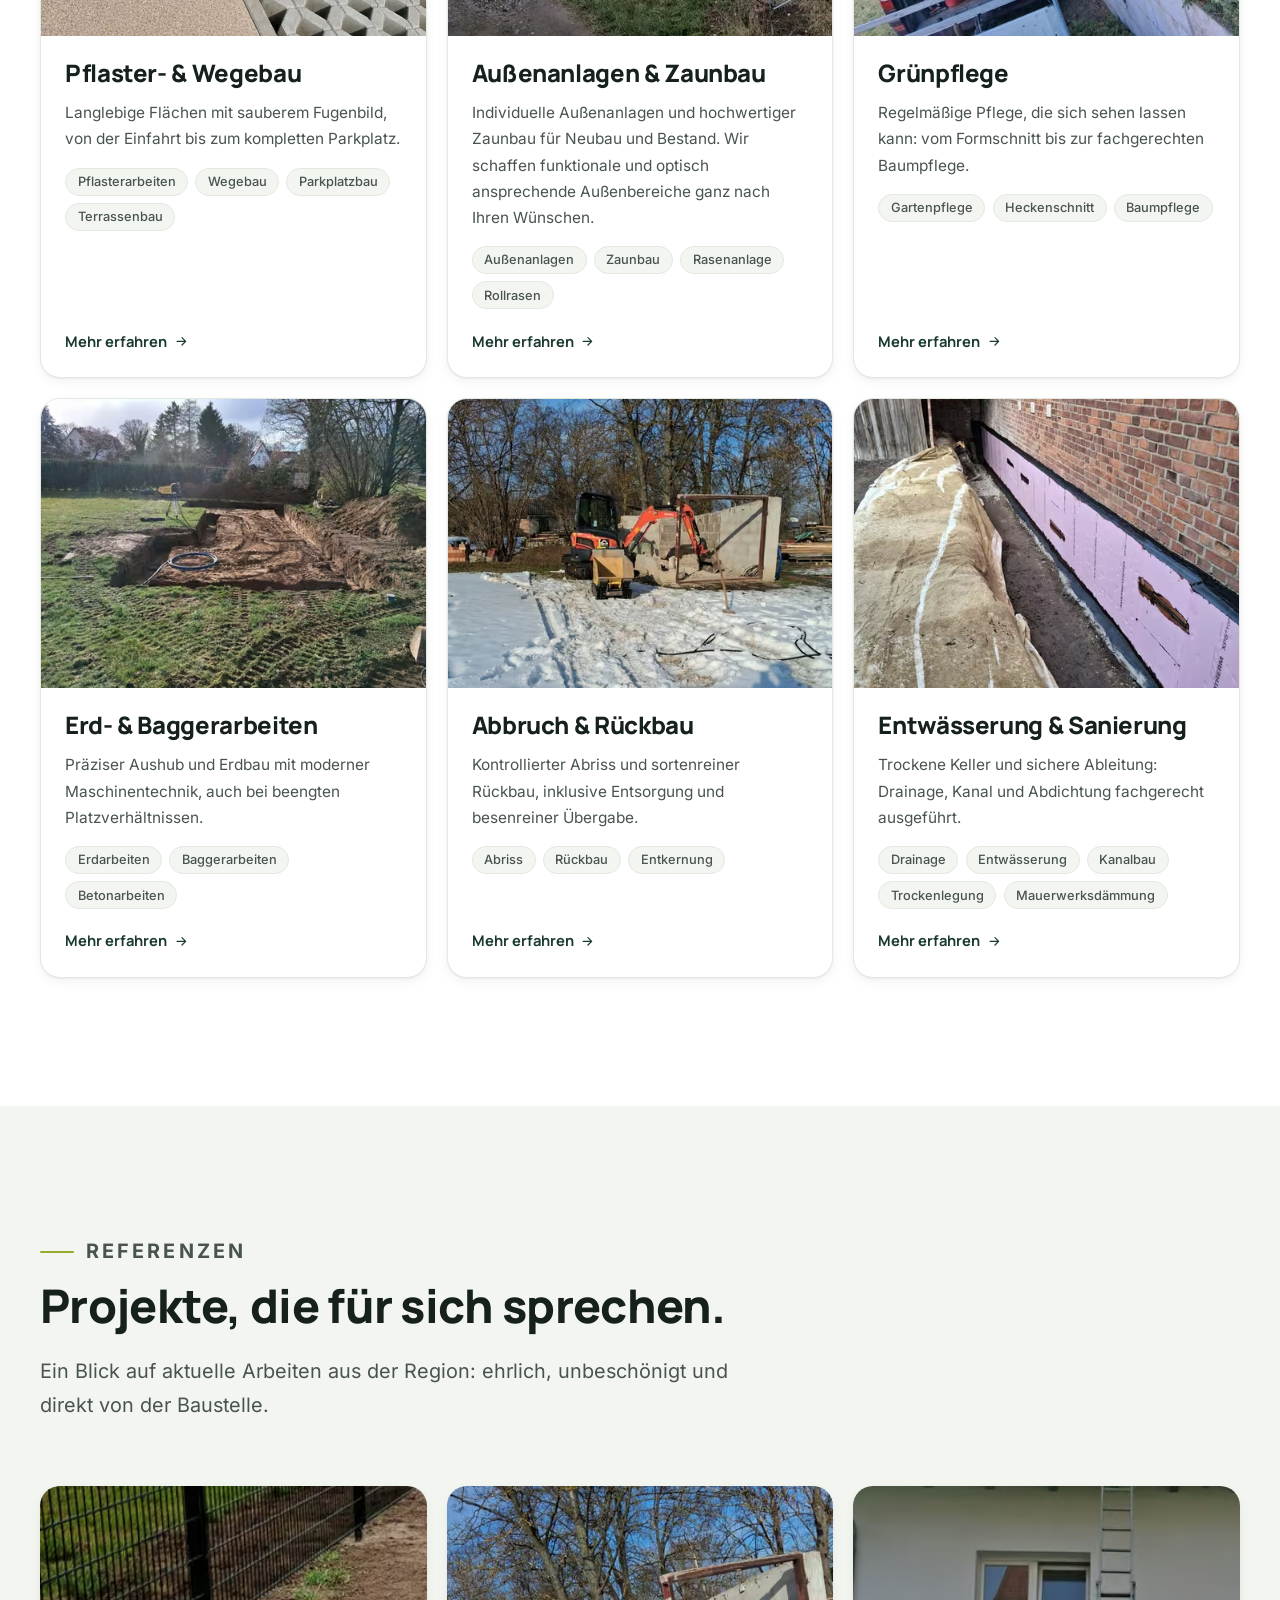
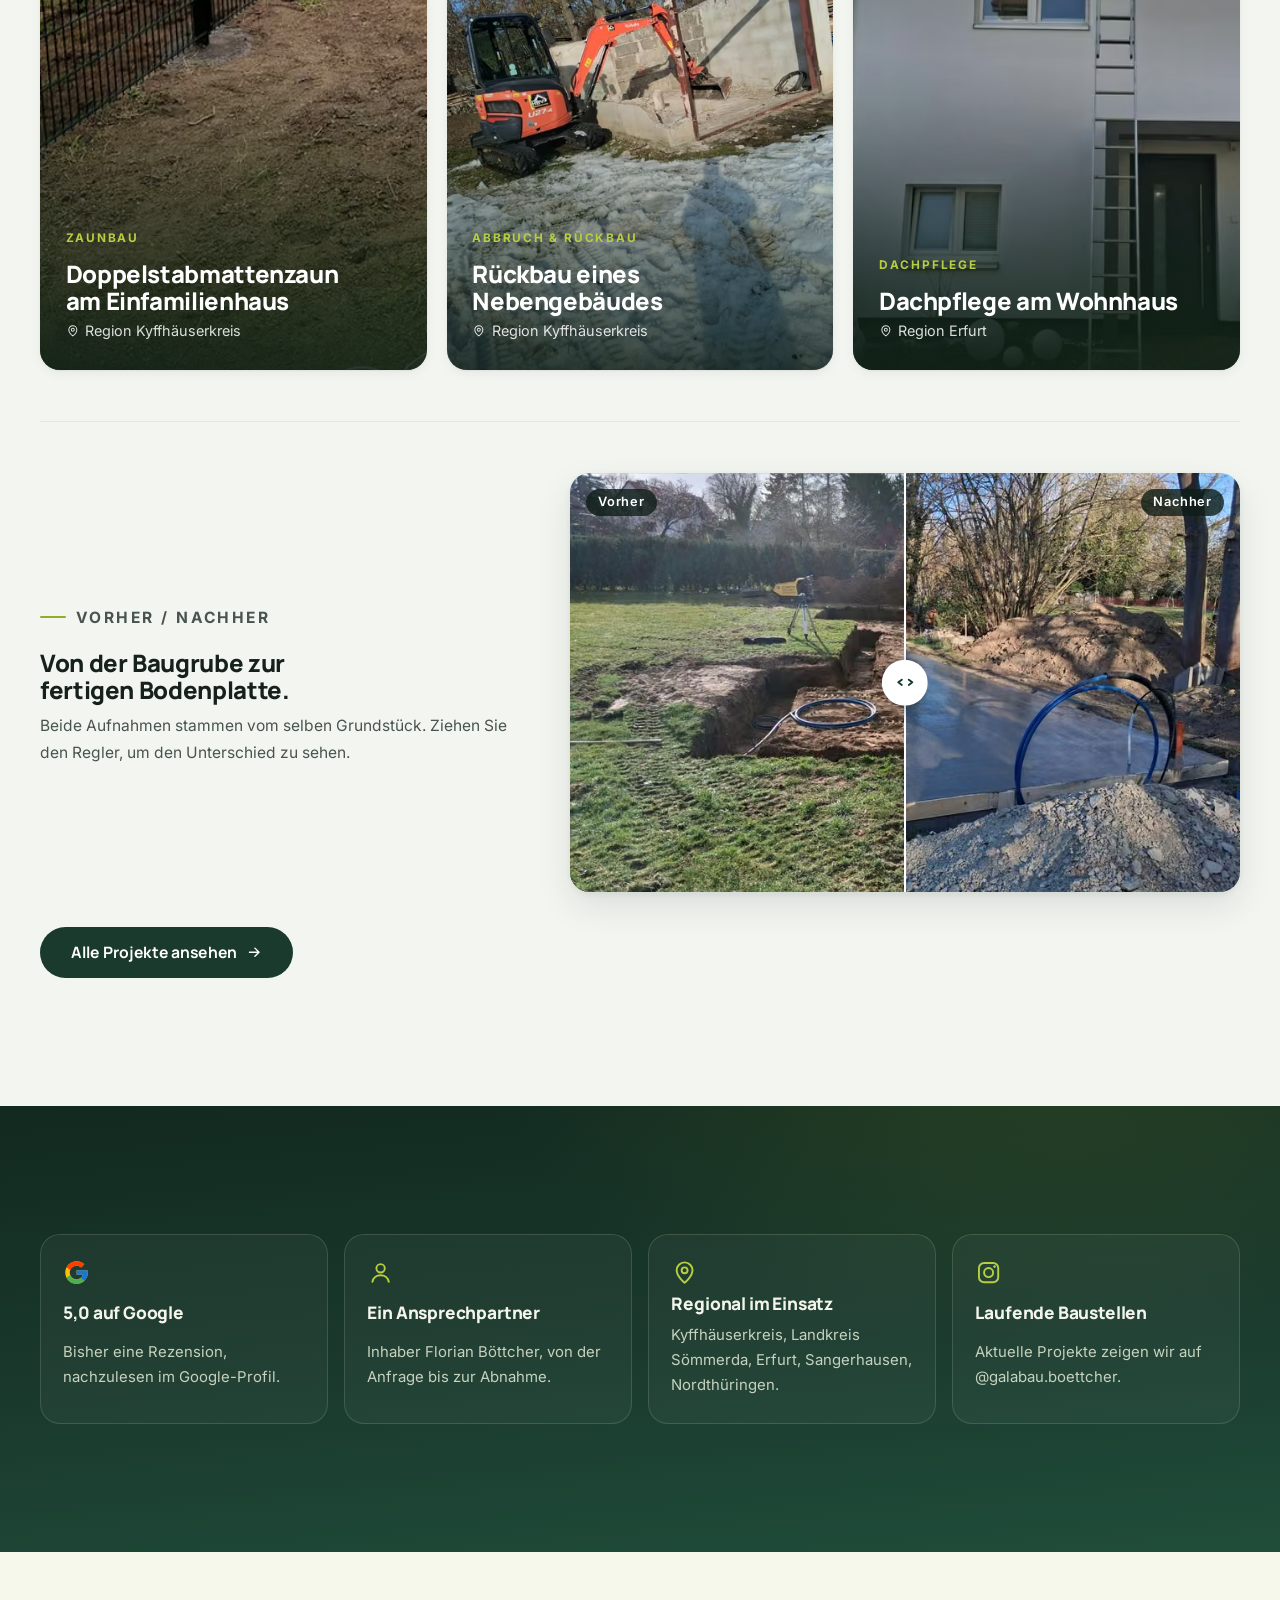
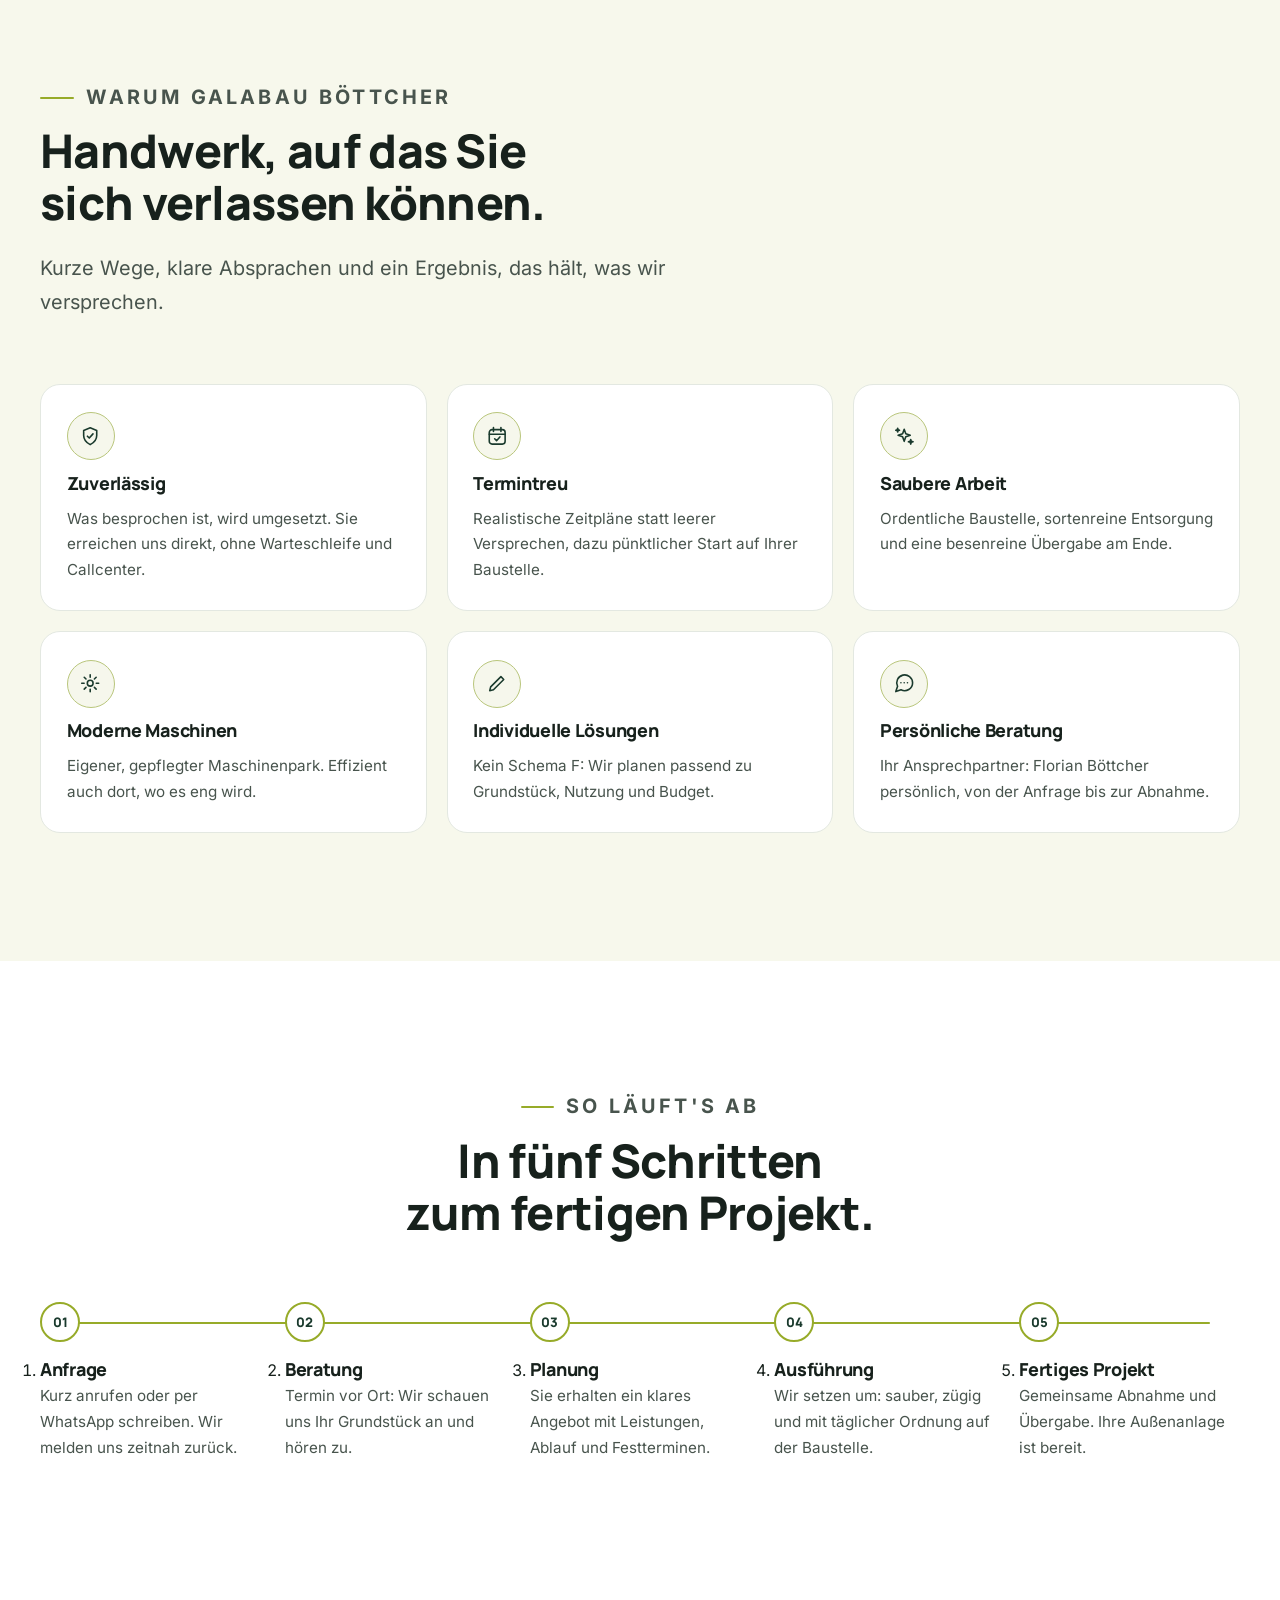
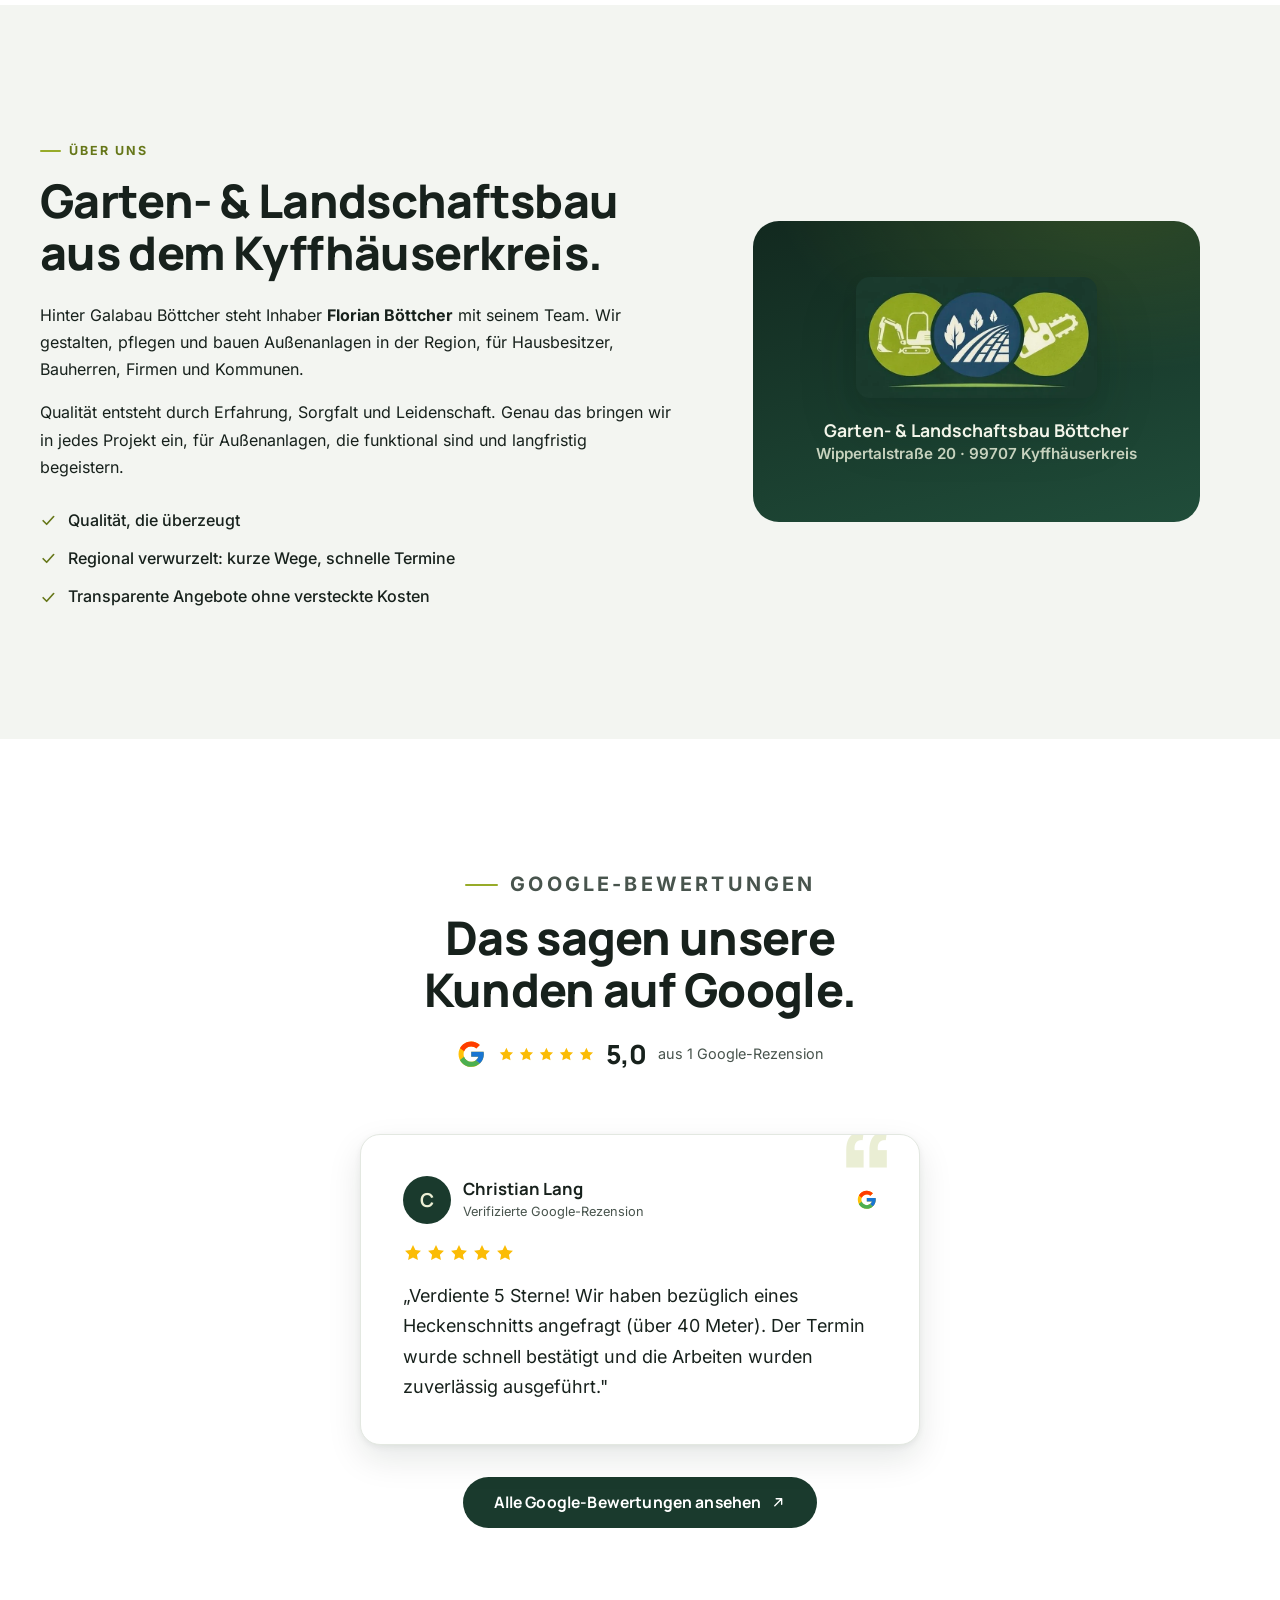
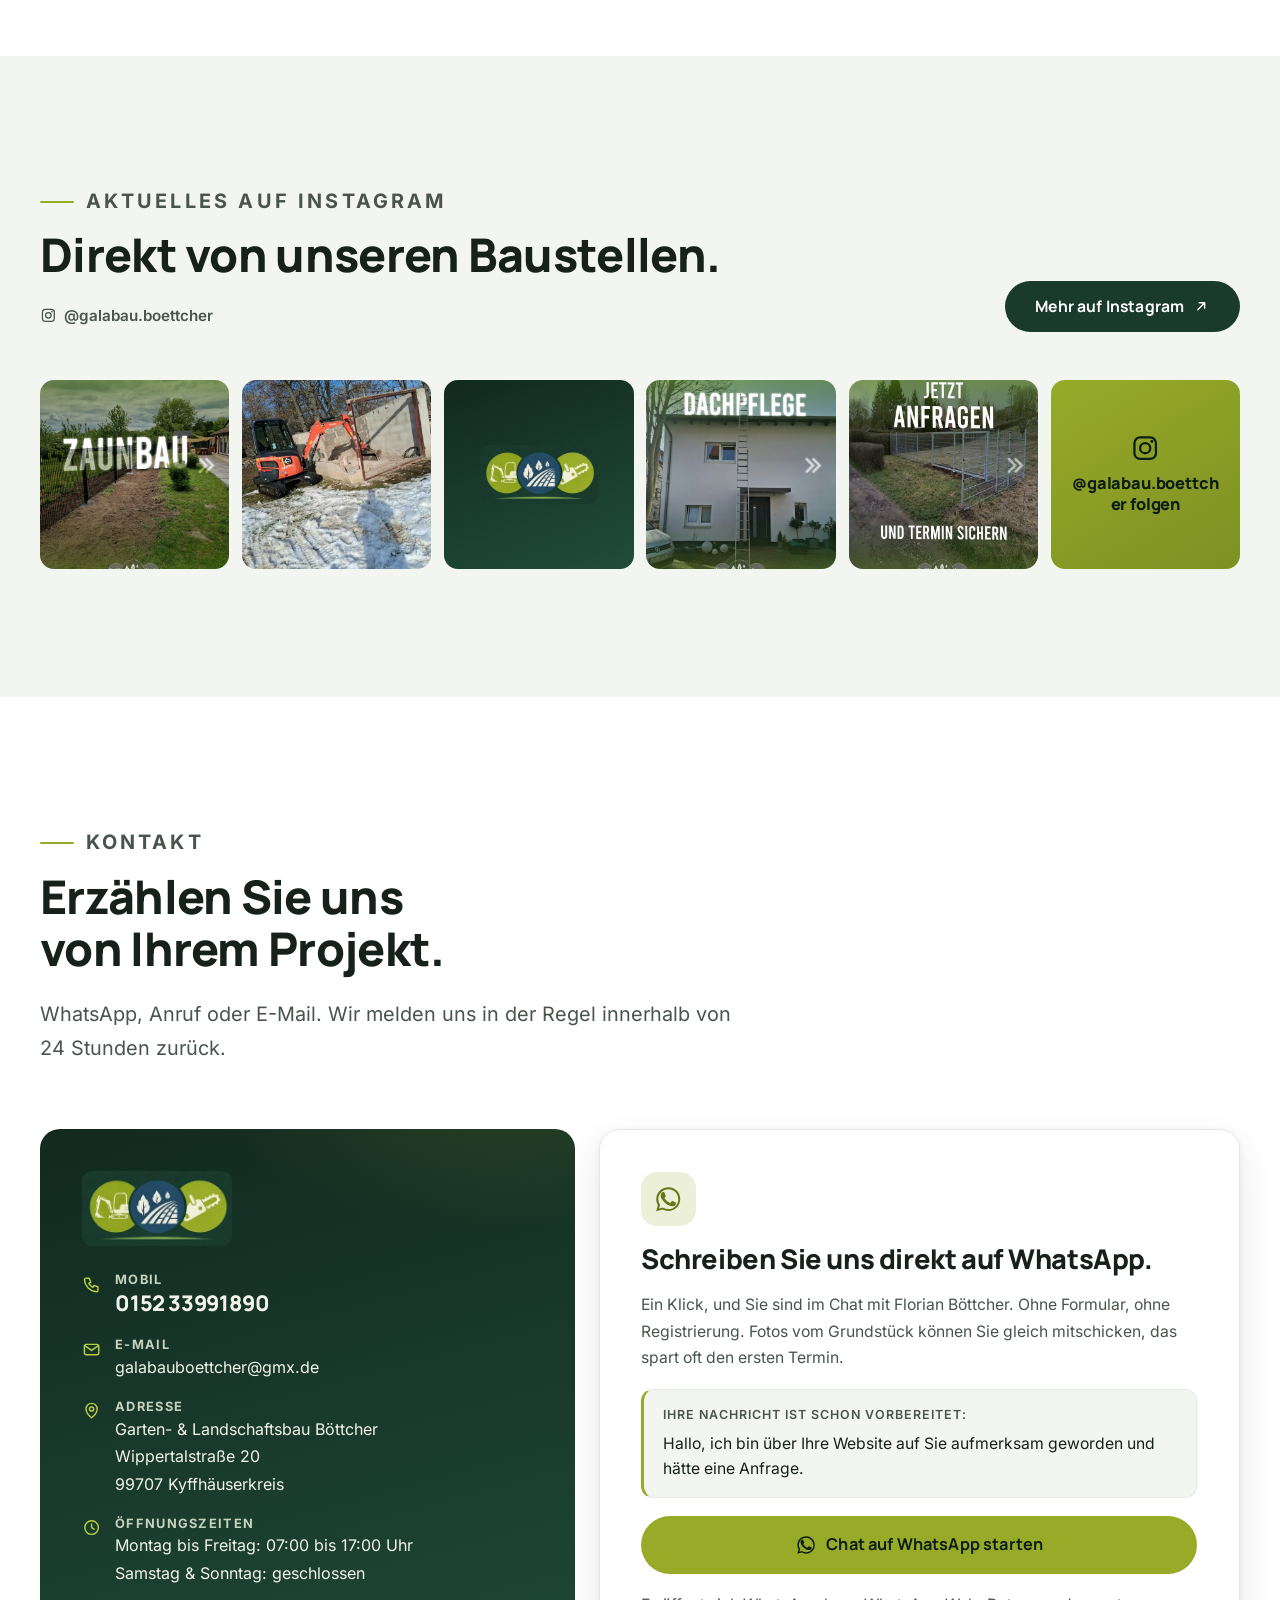
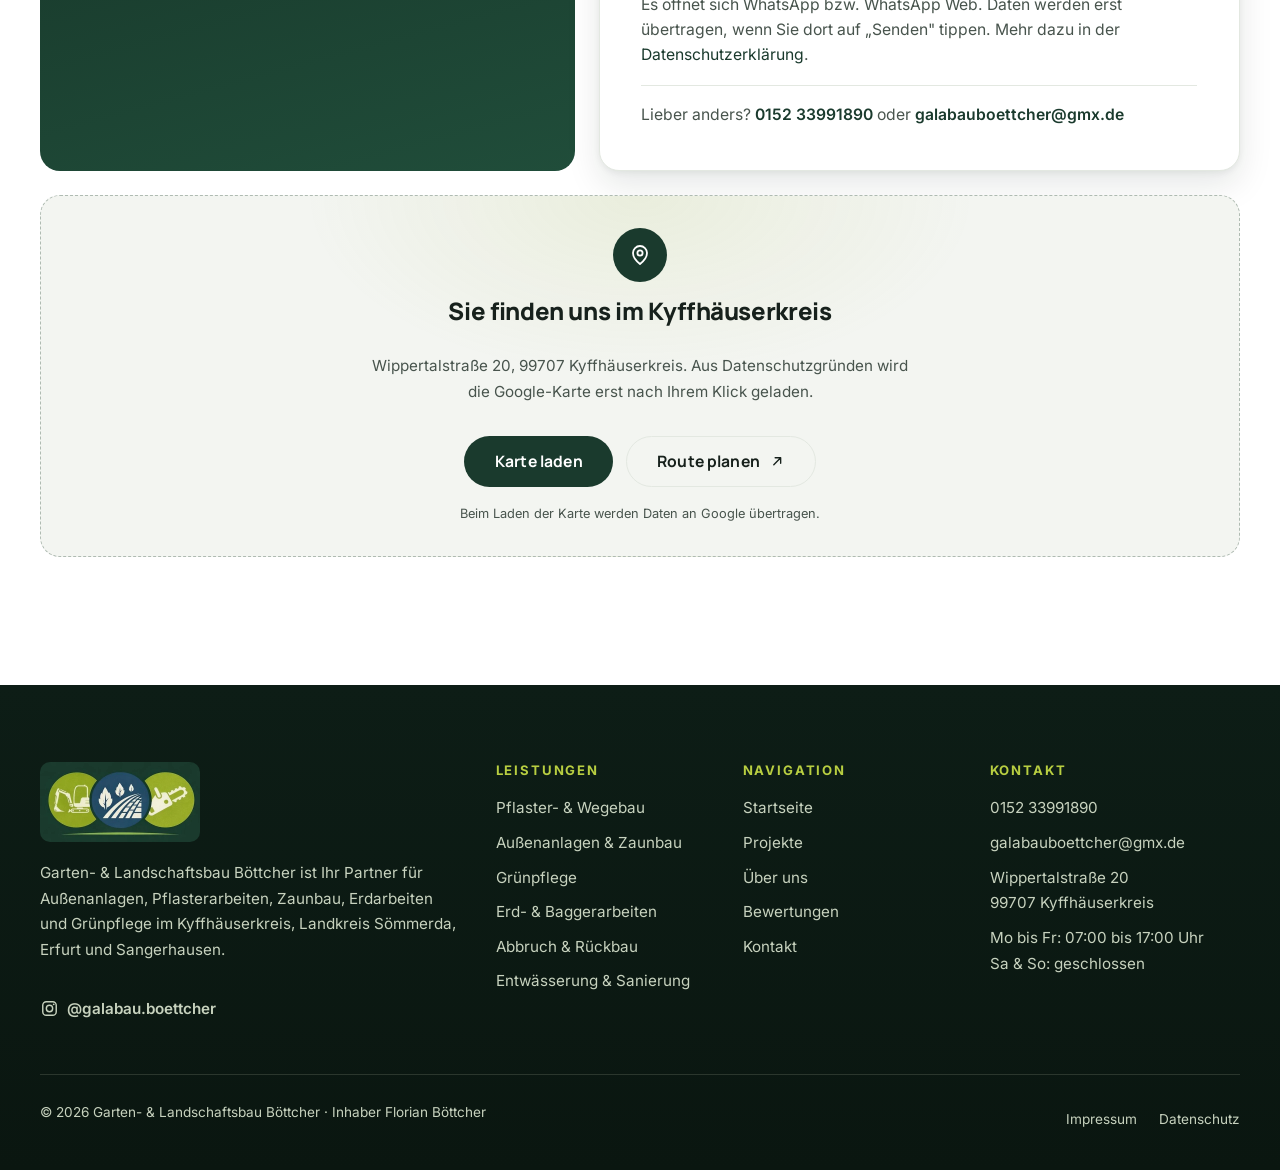
==== commit 0bc76b69: "Gedankenstriche aus allen sichtbaren Texten entfernt 75 Stellen auf allen fuenf Seiten umformuliert " ====
--- a/index.html
+++ b/index.html
@@ -6,14 +6,14 @@
   <script>document.documentElement.classList.add("js");</script>
 
   <title>Garten- &amp; Landschaftsbau Böttcher | Kyffhäuserkreis, Sömmerda &amp; Erfurt</title>
-  <meta name="description" content="Galabau Böttcher – Ihr Garten- und Landschaftsbau im Kyffhäuserkreis, Landkreis Sömmerda, in Erfurt, Sangerhausen &amp; Nordthüringen: Pflaster, Zaunbau, Erdarbeiten, Gartenpflege, Abriss &amp; Entwässerung. Jetzt anfragen: 0152 33991890.">
+  <meta name="description" content="Galabau Böttcher ist Ihr Garten- und Landschaftsbau im Kyffhäuserkreis, Landkreis Sömmerda, in Erfurt, Sangerhausen &amp; Nordthüringen: Pflaster, Zaunbau, Erdarbeiten, Gartenpflege, Abriss &amp; Entwässerung. Jetzt anfragen: 0152 33991890.">
   <link rel="canonical" href="https://xn--galabau-bttcher-htb.com/">
 
   <meta property="og:type" content="website">
   <meta property="og:locale" content="de_DE">
   <meta property="og:site_name" content="Garten- &amp; Landschaftsbau Böttcher">
   <meta property="og:title" content="Garten- &amp; Landschaftsbau Böttcher | Kyffhäuserkreis, Sömmerda &amp; Erfurt">
-  <meta property="og:description" content="Wir gestalten Außenanlagen mit Qualität – im Kyffhäuserkreis, Landkreis Sömmerda, in Erfurt, Sangerhausen und ganz Nordthüringen. Pflaster, Zaunbau, Erdarbeiten, Grünpflege, Abriss &amp; Entwässerung.">
+  <meta property="og:description" content="Wir gestalten Außenanlagen mit Qualität: im Kyffhäuserkreis, Landkreis Sömmerda, in Erfurt, Sangerhausen und ganz Nordthüringen. Pflaster, Zaunbau, Erdarbeiten, Grünpflege, Abriss &amp; Entwässerung.">
   <meta property="og:url" content="https://xn--galabau-bttcher-htb.com/">
   <meta property="og:image" content="https://xn--galabau-bttcher-htb.com/assets/img/og-image.jpg">
   <meta property="og:image:width" content="1200">
@@ -112,7 +112,7 @@
   <!-- ================= Header ================= -->
   <header class="site-header">
     <div class="container site-header__inner">
-      <a class="brand" href="index.html" aria-label="Galabau Böttcher – zur Startseite">
+      <a class="brand" href="index.html" aria-label="Galabau Böttcher, zur Startseite">
         <!-- Logo austauschen: Original in content/originale/ ersetzen und
              tools/optimize-images.py neu laufen lassen -->
         <img class="brand__logo" src="assets/img/logo-mark-200.webp" alt="" width="200" height="100">
@@ -167,7 +167,7 @@
         <div class="hero__content">
           <p class="eyebrow">Garten- &amp; Landschaftsbau · Kyffhäuserkreis · Erfurt</p>
           <h1>Wir gestalten Außenanlagen mit Qualität.</h1>
-          <p class="hero__lead">Vom ersten Spatenstich bis zur fertigen Anlage: sauber geplant, termintreu umgesetzt – für Privatkunden, Firmen und Kommunen im Kyffhäuserkreis, in Erfurt und ganz Nordthüringen.</p>
+          <p class="hero__lead">Vom ersten Spatenstich bis zur fertigen Anlage: sauber geplant, termintreu umgesetzt. Für Privatkunden, Firmen und Kommunen im Kyffhäuserkreis, in Erfurt und ganz Nordthüringen.</p>
           <ul class="hero__services" aria-label="Unsere Kernleistungen">
             <li>Pflasterarbeiten</li>
             <li>Wegebau</li>
@@ -195,7 +195,7 @@
           <picture>
             <source type="image/avif" srcset="assets/img/hero-pflaster-480.avif 480w, assets/img/hero-pflaster-720.avif 720w, assets/img/hero-pflaster-1000.avif 1000w" sizes="(min-width: 56em) 34rem, (min-width: 40em) 60vw, 92vw">
             <source type="image/webp" srcset="assets/img/hero-pflaster-480.webp 480w, assets/img/hero-pflaster-720.webp 720w, assets/img/hero-pflaster-1000.webp 1000w" sizes="(min-width: 56em) 34rem, (min-width: 40em) 60vw, 92vw">
-            <img src="assets/img/hero-pflaster-720.jpg" srcset="assets/img/hero-pflaster-480.jpg 480w, assets/img/hero-pflaster-720.jpg 720w, assets/img/hero-pflaster-1000.jpg 1000w" sizes="(min-width: 56em) 34rem, (min-width: 40em) 60vw, 92vw" width="720" height="900" fetchpriority="high" decoding="async" alt="Fertig verlegte Rasengittersteine entlang einer Beton-Stützwand – abgeschlossenes Projekt von Galabau Böttcher">
+            <img src="assets/img/hero-pflaster-720.jpg" srcset="assets/img/hero-pflaster-480.jpg 480w, assets/img/hero-pflaster-720.jpg 720w, assets/img/hero-pflaster-1000.jpg 1000w" sizes="(min-width: 56em) 34rem, (min-width: 40em) 60vw, 92vw" width="720" height="900" fetchpriority="high" decoding="async" alt="Fertig verlegte Rasengittersteine entlang einer Beton-Stützwand, abgeschlossenes Projekt von Galabau Böttcher">
           </picture>
           <figcaption>Pflaster- &amp; Wegebau · eigenes Projekt aus der Region</figcaption>
         </figure>
@@ -211,8 +211,8 @@
       <div class="container">
         <div class="section-head reveal">
           <p class="eyebrow">Unsere Leistungen</p>
-          <h2 id="leistungen-title">Alles rund um Ihre Außenanlage – aus einer Hand.</h2>
-          <p>Von der ersten Idee bis zur letzten Fuge: Wir übernehmen Planung und Ausführung – zuverlässig, sauber und mit moderner Technik.</p>
+          <h2 id="leistungen-title">Alles rund um Ihre Außenanlage aus einer Hand.</h2>
+          <p>Von der ersten Idee bis zur letzten Fuge: Wir übernehmen Planung und Ausführung, zuverlässig, sauber und mit moderner Technik.</p>
         </div>
 
         <div class="cards-grid" data-reveal-group>
@@ -227,7 +227,7 @@
             </div>
             <div class="service-card__body">
               <h3>Pflaster- &amp; Wegebau</h3>
-              <p>Langlebige Flächen mit sauberem Fugenbild – von der Einfahrt bis zum kompletten Parkplatz.</p>
+              <p>Langlebige Flächen mit sauberem Fugenbild, von der Einfahrt bis zum kompletten Parkplatz.</p>
               <ul class="service-card__tags" aria-label="Leistungen in dieser Kategorie">
                 <li class="chip">Pflasterarbeiten</li><li class="chip">Wegebau</li><li class="chip">Parkplatzbau</li><li class="chip">Terrassenbau</li>
               </ul>
@@ -246,7 +246,7 @@
             </div>
             <div class="service-card__body">
               <h3>Außenanlagen &amp; Zaunbau</h3>
-              <p>Individuelle Außenanlagen und hochwertiger Zaunbau – für Neubau und Bestand. Wir schaffen funktionale und optisch ansprechende Außenbereiche ganz nach Ihren Wünschen.</p>
+              <p>Individuelle Außenanlagen und hochwertiger Zaunbau für Neubau und Bestand. Wir schaffen funktionale und optisch ansprechende Außenbereiche ganz nach Ihren Wünschen.</p>
               <ul class="service-card__tags" aria-label="Leistungen in dieser Kategorie">
                 <li class="chip">Außenanlagen</li><li class="chip">Zaunbau</li><li class="chip">Rasenanlage</li><li class="chip">Rollrasen</li>
               </ul>
@@ -265,7 +265,7 @@
             </div>
             <div class="service-card__body">
               <h3>Grünpflege</h3>
-              <p>Regelmäßige Pflege, die sich sehen lassen kann – vom Formschnitt bis zur fachgerechten Baumpflege.</p>
+              <p>Regelmäßige Pflege, die sich sehen lassen kann: vom Formschnitt bis zur fachgerechten Baumpflege.</p>
               <ul class="service-card__tags" aria-label="Leistungen in dieser Kategorie">
                 <li class="chip">Gartenpflege</li><li class="chip">Heckenschnitt</li><li class="chip">Baumpflege</li>
               </ul>
@@ -284,7 +284,7 @@
             </div>
             <div class="service-card__body">
               <h3>Erd- &amp; Baggerarbeiten</h3>
-              <p>Präziser Aushub und Erdbau mit moderner Maschinentechnik – auch bei beengten Platzverhältnissen.</p>
+              <p>Präziser Aushub und Erdbau mit moderner Maschinentechnik, auch bei beengten Platzverhältnissen.</p>
               <ul class="service-card__tags" aria-label="Leistungen in dieser Kategorie">
                 <li class="chip">Erdarbeiten</li><li class="chip">Baggerarbeiten</li><li class="chip">Betonarbeiten</li>
               </ul>
@@ -303,7 +303,7 @@
             </div>
             <div class="service-card__body">
               <h3>Abbruch &amp; Rückbau</h3>
-              <p>Kontrollierter Abriss und sortenreiner Rückbau – inklusive Entsorgung und besenreiner Übergabe.</p>
+              <p>Kontrollierter Abriss und sortenreiner Rückbau, inklusive Entsorgung und besenreiner Übergabe.</p>
               <ul class="service-card__tags" aria-label="Leistungen in dieser Kategorie">
                 <li class="chip">Abriss</li><li class="chip">Rückbau</li><li class="chip">Entkernung</li>
               </ul>
@@ -339,7 +339,7 @@
         <div class="section-head reveal">
           <p class="eyebrow">Referenzen</p>
           <h2 id="projekte-title">Projekte, die für sich sprechen.</h2>
-          <p>Ein Blick auf aktuelle Arbeiten aus der Region – ehrlich, unbeschönigt und direkt von der Baustelle.</p>
+          <p>Ein Blick auf aktuelle Arbeiten aus der Region: ehrlich, unbeschönigt und direkt von der Baustelle.</p>
         </div>
 
         <div class="projects-grid" data-reveal-group>
@@ -429,12 +429,12 @@
           <a class="trust__item reveal" href="#bewertungen">
             <svg class="trust__g" viewBox="0 0 48 48" aria-hidden="true"><path fill="#FFC107" d="M43.611 20.083H42V20H24v8h11.303c-1.649 4.657-6.08 8-11.303 8-6.627 0-12-5.373-12-12s5.373-12 12-12c3.059 0 5.842 1.154 7.961 3.039l5.657-5.657C34.046 6.053 29.268 4 24 4 12.955 4 4 12.955 4 24s8.955 20 20 20 20-8.955 20-20c0-1.341-.138-2.65-.389-3.917z"/><path fill="#FF3D00" d="M6.306 14.691l6.571 4.819C14.655 15.108 18.961 12 24 12c3.059 0 5.842 1.154 7.961 3.039l5.657-5.657C34.046 6.053 29.268 4 24 4 16.318 4 9.656 8.337 6.306 14.691z"/><path fill="#4CAF50" d="M24 44c5.166 0 9.86-1.977 13.409-5.192l-6.19-5.238C29.211 35.091 26.715 36 24 36c-5.202 0-9.619-3.317-11.283-7.946l-6.522 5.025C9.505 39.556 16.227 44 24 44z"/><path fill="#1976D2" d="M43.611 20.083H42V20H24v8h11.303c-.792 2.237-2.231 4.166-4.087 5.571l6.19 5.238C36.971 39.205 44 34 44 24c0-1.341-.138-2.65-.389-3.917z"/></svg>
             <strong>5,0 auf Google</strong>
-            <span>Bisher eine Rezension – nachzulesen im Google-Profil.</span>
+            <span>Bisher eine Rezension, nachzulesen im Google-Profil.</span>
           </a>
           <div class="trust__item reveal">
             <svg viewBox="0 0 24 24" fill="none" stroke="currentColor" stroke-width="1.7" stroke-linecap="round" stroke-linejoin="round" aria-hidden="true"><circle cx="12" cy="8.2" r="3.7"/><path d="M4.8 20.2c.6-3.6 3.6-5.8 7.2-5.8s6.6 2.2 7.2 5.8"/></svg>
             <strong>Ein Ansprechpartner</strong>
-            <span>Inhaber Florian Böttcher – von der Anfrage bis zur Abnahme.</span>
+            <span>Inhaber Florian Böttcher, von der Anfrage bis zur Abnahme.</span>
           </div>
           <div class="trust__item reveal">
             <svg viewBox="0 0 24 24" fill="none" stroke="currentColor" stroke-width="1.7" stroke-linecap="round" stroke-linejoin="round" aria-hidden="true"><path d="M12 21s-7-5.5-7-11a7 7 0 0 1 14 0c0 5.5-7 11-7 11z"/><circle cx="12" cy="10" r="2.6"/></svg>
@@ -463,12 +463,12 @@
           <div class="feature reveal">
             <div class="feature__icon" aria-hidden="true"><svg viewBox="0 0 24 24" fill="none" stroke="currentColor" stroke-width="1.7" stroke-linecap="round" stroke-linejoin="round"><path d="M12 3l7 2.8v5.4c0 4.9-3.4 7.9-7 9.8-3.6-1.9-7-4.9-7-9.8V5.8z"/><path d="M9 12l2 2 4-4.5"/></svg></div>
             <h3>Zuverlässig</h3>
-            <p>Was besprochen ist, wird umgesetzt. Sie erreichen uns direkt – ohne Warteschleife und Callcenter.</p>
+            <p>Was besprochen ist, wird umgesetzt. Sie erreichen uns direkt, ohne Warteschleife und Callcenter.</p>
           </div>
           <div class="feature reveal">
             <div class="feature__icon" aria-hidden="true"><svg viewBox="0 0 24 24" fill="none" stroke="currentColor" stroke-width="1.7" stroke-linecap="round" stroke-linejoin="round"><rect x="3.5" y="5" width="17" height="15.5" rx="3"/><path d="M3.5 10h17M8 2.8V7M16 2.8V7"/><path d="M9.3 14.8l2 2 3.6-4"/></svg></div>
             <h3>Termintreu</h3>
-            <p>Realistische Zeitpläne statt leerer Versprechen – und pünktlicher Start auf Ihrer Baustelle.</p>
+            <p>Realistische Zeitpläne statt leerer Versprechen, dazu pünktlicher Start auf Ihrer Baustelle.</p>
           </div>
           <div class="feature reveal">
             <div class="feature__icon" aria-hidden="true"><svg viewBox="0 0 24 24" fill="none" stroke="currentColor" stroke-width="1.7" stroke-linecap="round" stroke-linejoin="round"><path d="M12 4.5l1.7 4.8 4.8 1.7-4.8 1.7L12 17.5l-1.7-4.8-4.8-1.7 4.8-1.7z"/><path d="M19 15.5l.6 1.9 1.9.6-1.9.6-.6 1.9-.6-1.9-1.9-.6 1.9-.6zM5 3.5l.5 1.5 1.5.5-1.5.5L5 7.5 4.5 6 3 5.5 4.5 5z"/></svg></div>
@@ -478,7 +478,7 @@
           <div class="feature reveal">
             <div class="feature__icon" aria-hidden="true"><svg viewBox="0 0 24 24" fill="none" stroke="currentColor" stroke-width="1.7" stroke-linecap="round" stroke-linejoin="round"><circle cx="12" cy="12" r="3.1"/><path d="M12 2.9v2.6M12 18.5v2.6M2.9 12h2.6M18.5 12h2.6M5.6 5.6l1.9 1.9M16.5 16.5l1.9 1.9M18.4 5.6l-1.9 1.9M7.5 16.5l-1.9 1.9"/></svg></div>
             <h3>Moderne Maschinen</h3>
-            <p>Eigener, gepflegter Maschinenpark – effizient auch dort, wo es eng wird.</p>
+            <p>Eigener, gepflegter Maschinenpark. Effizient auch dort, wo es eng wird.</p>
           </div>
           <div class="feature reveal">
             <div class="feature__icon" aria-hidden="true"><svg viewBox="0 0 24 24" fill="none" stroke="currentColor" stroke-width="1.7" stroke-linecap="round" stroke-linejoin="round"><path d="M4 20l1-4L16 5l3 3-11 11-4 1z"/><path d="M13.5 7.5l3 3M4 20l16-16" opacity="0"/></svg></div>
@@ -488,7 +488,7 @@
           <div class="feature reveal">
             <div class="feature__icon" aria-hidden="true"><svg viewBox="0 0 24 24" fill="none" stroke="currentColor" stroke-width="1.7" stroke-linecap="round" stroke-linejoin="round"><path d="M21 11.5a8.5 8.5 0 0 1-12.4 7.6L3 21l1.9-5.6A8.5 8.5 0 1 1 21 11.5z"/><path d="M8.5 11.5h.01M12 11.5h.01M15.5 11.5h.01"/></svg></div>
             <h3>Persönliche Beratung</h3>
-            <p>Ihr Ansprechpartner: Florian Böttcher persönlich – von der Anfrage bis zur Abnahme.</p>
+            <p>Ihr Ansprechpartner: Florian Böttcher persönlich, von der Anfrage bis zur Abnahme.</p>
           </div>
         </div>
       </div>
@@ -506,7 +506,7 @@
           <li class="step reveal">
             <span class="step__num" aria-hidden="true">01</span>
             <h3>Anfrage</h3>
-            <p>Kurz anrufen oder per WhatsApp schreiben – wir melden uns zeitnah zurück.</p>
+            <p>Kurz anrufen oder per WhatsApp schreiben. Wir melden uns zeitnah zurück.</p>
           </li>
           <li class="step reveal">
             <span class="step__num" aria-hidden="true">02</span>
@@ -521,7 +521,7 @@
           <li class="step reveal">
             <span class="step__num" aria-hidden="true">04</span>
             <h3>Ausführung</h3>
-            <p>Wir setzen um – sauber, zügig und mit täglicher Ordnung auf der Baustelle.</p>
+            <p>Wir setzen um: sauber, zügig und mit täglicher Ordnung auf der Baustelle.</p>
           </li>
           <li class="step reveal">
             <span class="step__num" aria-hidden="true">05</span>
@@ -539,11 +539,11 @@
         <div class="reveal">
           <p class="eyebrow">Über uns</p>
           <h2 id="ueberuns-title">Garten- &amp; Landschaftsbau aus dem Kyffhäuserkreis.</h2>
-          <p>Hinter Galabau Böttcher steht Inhaber <strong>Florian Böttcher</strong> mit seinem Team. Wir gestalten, pflegen und bauen Außenanlagen in der Region – für Hausbesitzer, Bauherren, Firmen und Kommunen.</p>
-          <p>Qualität entsteht durch Erfahrung, Sorgfalt und Leidenschaft. Genau das bringen wir in jedes Projekt ein – für Außenanlagen, die funktional sind und langfristig begeistern.</p>
+          <p>Hinter Galabau Böttcher steht Inhaber <strong>Florian Böttcher</strong> mit seinem Team. Wir gestalten, pflegen und bauen Außenanlagen in der Region, für Hausbesitzer, Bauherren, Firmen und Kommunen.</p>
+          <p>Qualität entsteht durch Erfahrung, Sorgfalt und Leidenschaft. Genau das bringen wir in jedes Projekt ein, für Außenanlagen, die funktional sind und langfristig begeistern.</p>
           <ul class="about__values">
             <li><svg viewBox="0 0 24 24" fill="none" stroke="currentColor" stroke-width="2.4" stroke-linecap="round" stroke-linejoin="round" aria-hidden="true"><path d="M4.5 12.5l5 5 10-11"/></svg>Qualität, die überzeugt</li>
-            <li><svg viewBox="0 0 24 24" fill="none" stroke="currentColor" stroke-width="2.4" stroke-linecap="round" stroke-linejoin="round" aria-hidden="true"><path d="M4.5 12.5l5 5 10-11"/></svg>Regional verwurzelt – kurze Wege, schnelle Termine</li>
+            <li><svg viewBox="0 0 24 24" fill="none" stroke="currentColor" stroke-width="2.4" stroke-linecap="round" stroke-linejoin="round" aria-hidden="true"><path d="M4.5 12.5l5 5 10-11"/></svg>Regional verwurzelt: kurze Wege, schnelle Termine</li>
             <li><svg viewBox="0 0 24 24" fill="none" stroke="currentColor" stroke-width="2.4" stroke-linecap="round" stroke-linejoin="round" aria-hidden="true"><path d="M4.5 12.5l5 5 10-11"/></svg>Transparente Angebote ohne versteckte Kosten</li>
           </ul>
         </div>
@@ -617,7 +617,7 @@
 
         <!-- Statisches Grid (DSGVO-freundlich). Kacheln = echte Beitragsbilder; bei neuen Posts einfach Bilddateien austauschen. -->
         <div class="insta-grid" data-reveal-group>
-          <a class="insta-tile reveal" href="https://www.instagram.com/galabau.boettcher/" target="_blank" rel="noopener noreferrer" aria-label="Instagram-Beitrag: Zaunbau – öffnet Instagram in neuem Tab">
+          <a class="insta-tile reveal" href="https://www.instagram.com/galabau.boettcher/" target="_blank" rel="noopener noreferrer" aria-label="Instagram-Beitrag: Zaunbau, öffnet Instagram in neuem Tab">
             <picture>
               <source type="image/avif" srcset="assets/img/zaunbau-sq-600.avif">
               <source type="image/webp" srcset="assets/img/zaunbau-sq-600.webp">
@@ -625,7 +625,7 @@
             </picture>
             <span class="insta-tile__glyph" aria-hidden="true"><svg viewBox="0 0 24 24" fill="none" stroke="currentColor" stroke-width="1.8" stroke-linecap="round" stroke-linejoin="round"><rect x="3.5" y="3.5" width="17" height="17" rx="4.5"/><circle cx="12" cy="12" r="4"/><circle cx="17.3" cy="6.7" r="1.15" fill="currentColor" stroke="none"/></svg></span>
           </a>
-          <a class="insta-tile reveal" href="https://www.instagram.com/galabau.boettcher/" target="_blank" rel="noopener noreferrer" aria-label="Instagram-Beitrag: Abriss und Rückbau – öffnet Instagram in neuem Tab">
+          <a class="insta-tile reveal" href="https://www.instagram.com/galabau.boettcher/" target="_blank" rel="noopener noreferrer" aria-label="Instagram-Beitrag: Abriss und Rückbau, öffnet Instagram in neuem Tab">
             <picture>
               <source type="image/avif" srcset="assets/img/abriss-rueckbau-sq-600.avif">
               <source type="image/webp" srcset="assets/img/abriss-rueckbau-sq-600.webp">
@@ -633,10 +633,10 @@
             </picture>
             <span class="insta-tile__glyph" aria-hidden="true"><svg viewBox="0 0 24 24" fill="none" stroke="currentColor" stroke-width="1.8" stroke-linecap="round" stroke-linejoin="round"><rect x="3.5" y="3.5" width="17" height="17" rx="4.5"/><circle cx="12" cy="12" r="4"/><circle cx="17.3" cy="6.7" r="1.15" fill="currentColor" stroke="none"/></svg></span>
           </a>
-          <a class="insta-tile insta-tile--brand reveal" href="https://www.instagram.com/galabau.boettcher/" target="_blank" rel="noopener noreferrer" aria-label="Galabau Böttcher auf Instagram – öffnet in neuem Tab">
+          <a class="insta-tile insta-tile--brand reveal" href="https://www.instagram.com/galabau.boettcher/" target="_blank" rel="noopener noreferrer" aria-label="Galabau Böttcher auf Instagram, öffnet in neuem Tab">
             <img src="assets/img/logo-mark.webp" width="640" height="320" loading="lazy" decoding="async" alt="Logo Galabau Böttcher">
           </a>
-          <a class="insta-tile reveal" href="https://www.instagram.com/galabau.boettcher/" target="_blank" rel="noopener noreferrer" aria-label="Instagram-Beitrag: Dachpflege – öffnet Instagram in neuem Tab">
+          <a class="insta-tile reveal" href="https://www.instagram.com/galabau.boettcher/" target="_blank" rel="noopener noreferrer" aria-label="Instagram-Beitrag: Dachpflege, öffnet Instagram in neuem Tab">
             <picture>
               <source type="image/avif" srcset="assets/img/dachpflege-sq-600.avif">
               <source type="image/webp" srcset="assets/img/dachpflege-sq-600.webp">
@@ -644,7 +644,7 @@
             </picture>
             <span class="insta-tile__glyph" aria-hidden="true"><svg viewBox="0 0 24 24" fill="none" stroke="currentColor" stroke-width="1.8" stroke-linecap="round" stroke-linejoin="round"><rect x="3.5" y="3.5" width="17" height="17" rx="4.5"/><circle cx="12" cy="12" r="4"/><circle cx="17.3" cy="6.7" r="1.15" fill="currentColor" stroke="none"/></svg></span>
           </a>
-          <a class="insta-tile reveal" href="https://www.instagram.com/galabau.boettcher/" target="_blank" rel="noopener noreferrer" aria-label="Instagram-Beitrag: Zaunanlage – öffnet Instagram in neuem Tab">
+          <a class="insta-tile reveal" href="https://www.instagram.com/galabau.boettcher/" target="_blank" rel="noopener noreferrer" aria-label="Instagram-Beitrag: Zaunanlage, öffnet Instagram in neuem Tab">
             <picture>
               <source type="image/avif" srcset="assets/img/zaun-anfrage-sq-600.avif">
               <source type="image/webp" srcset="assets/img/zaun-anfrage-sq-600.webp">
@@ -666,7 +666,7 @@
         <div class="section-head reveal">
           <p class="eyebrow">Kontakt</p>
           <h2 id="kontakt-title">Erzählen Sie uns von Ihrem Projekt.</h2>
-          <p>WhatsApp, Anruf oder E-Mail – wir melden uns in der Regel innerhalb von 24 Stunden zurück.</p>
+          <p>WhatsApp, Anruf oder E-Mail. Wir melden uns in der Regel innerhalb von 24 Stunden zurück.</p>
         </div>
 
         <div class="contact-grid">
@@ -698,7 +698,7 @@
                 <svg viewBox="0 0 24 24" fill="none" stroke="currentColor" stroke-width="1.8" stroke-linecap="round" stroke-linejoin="round" aria-hidden="true"><circle cx="12" cy="12" r="8.5"/><path d="M12 7.5V12l3 2"/></svg>
                 <div>
                   <strong>Öffnungszeiten</strong>
-                  Montag – Freitag: 07:00 – 17:00 Uhr<br>Samstag &amp; Sonntag: geschlossen
+                  Montag bis Freitag: 07:00 bis 17:00 Uhr<br>Samstag &amp; Sonntag: geschlossen
                 </div>
               </li>
             </ul>
@@ -707,7 +707,7 @@
           <div class="wa-card reveal reveal--right">
             <span class="wa-card__mark" aria-hidden="true"><svg viewBox="0 0 24 24" fill="currentColor" aria-hidden="true"><path d="M17.5 14.38c-.3-.15-1.76-.87-2.03-.97-.27-.1-.47-.15-.67.15-.2.3-.77.97-.94 1.16-.17.2-.35.22-.64.08-.3-.15-1.26-.47-2.4-1.48-.89-.79-1.49-1.77-1.66-2.07-.17-.3-.02-.46.13-.6.13-.14.3-.35.44-.53.15-.17.2-.3.3-.5.1-.2.05-.37-.02-.52-.08-.15-.67-1.62-.92-2.22-.24-.58-.49-.5-.67-.51-.17-.01-.37-.01-.57-.01-.2 0-.52.07-.79.37-.27.3-1.04 1.02-1.04 2.48 0 1.46 1.07 2.87 1.22 3.07.15.2 2.1 3.2 5.08 4.49.71.3 1.26.49 1.69.63.71.22 1.36.19 1.87.12.57-.09 1.76-.72 2-1.42.25-.7.25-1.29.18-1.42-.07-.13-.27-.2-.56-.35z"/><path d="M12.04 2.5c-5.23 0-9.48 4.25-9.48 9.48 0 1.67.44 3.3 1.27 4.74L2.5 21.5l4.9-1.28a9.44 9.44 0 0 0 4.63 1.18h.01c5.23 0 9.48-4.25 9.48-9.48 0-2.53-.99-4.91-2.78-6.7A9.42 9.42 0 0 0 12.04 2.5zm0 17.28h-.01a7.86 7.86 0 0 1-4-1.1l-.29-.17-2.9.76.78-2.83-.19-.29a7.85 7.85 0 0 1-1.2-4.17c0-4.34 3.54-7.88 7.9-7.88 2.1 0 4.08.82 5.57 2.31a7.83 7.83 0 0 1 2.3 5.57c0 4.35-3.54 7.87-7.87 7.87z"/></svg></span>
             <h3>Schreiben Sie uns direkt auf WhatsApp.</h3>
-            <p>Ein Klick, und Sie sind im Chat mit Florian Böttcher – ohne Formular, ohne Registrierung. Fotos vom Grundstück können Sie gleich mitschicken, das spart oft den ersten Termin.</p>
+            <p>Ein Klick, und Sie sind im Chat mit Florian Böttcher. Ohne Formular, ohne Registrierung. Fotos vom Grundstück können Sie gleich mitschicken, das spart oft den ersten Termin.</p>
 
             <figure class="wa-preview">
               <figcaption>Ihre Nachricht ist schon vorbereitet:</figcaption>
@@ -752,7 +752,7 @@
       <div class="footer-grid">
         <div class="footer-brand">
           <img src="assets/img/logo-mark.webp" alt="Logo Garten- und Landschaftsbau Böttcher" width="640" height="320" loading="lazy" decoding="async">
-          <p>Garten- &amp; Landschaftsbau Böttcher – Ihr Partner für Außenanlagen, Pflasterarbeiten, Zaunbau, Erdarbeiten und Grünpflege im Kyffhäuserkreis, Landkreis Sömmerda, Erfurt und Sangerhausen.</p>
+          <p>Garten- &amp; Landschaftsbau Böttcher ist Ihr Partner für Außenanlagen, Pflasterarbeiten, Zaunbau, Erdarbeiten und Grünpflege im Kyffhäuserkreis, Landkreis Sömmerda, Erfurt und Sangerhausen.</p>
           <a class="footer-social" href="https://www.instagram.com/galabau.boettcher/" target="_blank" rel="noopener noreferrer">
             <svg viewBox="0 0 24 24" fill="none" stroke="currentColor" stroke-width="1.8" stroke-linecap="round" stroke-linejoin="round" aria-hidden="true"><rect x="3.5" y="3.5" width="17" height="17" rx="4.5"/><circle cx="12" cy="12" r="4"/><circle cx="17.3" cy="6.7" r="1.15" fill="currentColor" stroke="none"/></svg>
             @galabau.boettcher
@@ -785,7 +785,7 @@
             <li><a href="tel:+4915233991890">0152 33991890</a></li>
             <li><a href="mailto:galabauboettcher@gmx.de">galabauboettcher@gmx.de</a></li>
             <li>Wippertalstraße 20<br>99707 Kyffhäuserkreis</li>
-            <li>Mo – Fr: 07:00 – 17:00 Uhr<br>Sa &amp; So: geschlossen</li>
+            <li>Mo bis Fr: 07:00 bis 17:00 Uhr<br>Sa &amp; So: geschlossen</li>
           </ul>
         </div>
       </div>
@@ -801,7 +801,7 @@
   <!-- Schwebender WhatsApp-Button: nur ab 56em, darunter uebernimmt die
        Schnellkontakt-Leiste - kein doppelter Button auf kleinen Displays -->
   <a class="wa-float" href="https://wa.me/4915233991890?text=Hallo%2C%20ich%20bin%20%C3%BCber%20Ihre%20Website%20auf%20Sie%20aufmerksam%20geworden%20und%20h%C3%A4tte%20eine%20Anfrage." target="_blank" rel="noopener noreferrer"
-     aria-label="Chat auf WhatsApp starten – öffnet WhatsApp in neuem Tab">
+     aria-label="Chat auf WhatsApp starten, öffnet WhatsApp in neuem Tab">
     <svg viewBox="0 0 24 24" fill="currentColor" aria-hidden="true"><path d="M17.5 14.38c-.3-.15-1.76-.87-2.03-.97-.27-.1-.47-.15-.67.15-.2.3-.77.97-.94 1.16-.17.2-.35.22-.64.08-.3-.15-1.26-.47-2.4-1.48-.89-.79-1.49-1.77-1.66-2.07-.17-.3-.02-.46.13-.6.13-.14.3-.35.44-.53.15-.17.2-.3.3-.5.1-.2.05-.37-.02-.52-.08-.15-.67-1.62-.92-2.22-.24-.58-.49-.5-.67-.51-.17-.01-.37-.01-.57-.01-.2 0-.52.07-.79.37-.27.3-1.04 1.02-1.04 2.48 0 1.46 1.07 2.87 1.22 3.07.15.2 2.1 3.2 5.08 4.49.71.3 1.26.49 1.69.63.71.22 1.36.19 1.87.12.57-.09 1.76-.72 2-1.42.25-.7.25-1.29.18-1.42-.07-.13-.27-.2-.56-.35z"/><path d="M12.04 2.5c-5.23 0-9.48 4.25-9.48 9.48 0 1.67.44 3.3 1.27 4.74L2.5 21.5l4.9-1.28a9.44 9.44 0 0 0 4.63 1.18h.01c5.23 0 9.48-4.25 9.48-9.48 0-2.53-.99-4.91-2.78-6.7A9.42 9.42 0 0 0 12.04 2.5zm0 17.28h-.01a7.86 7.86 0 0 1-4-1.1l-.29-.17-2.9.76.78-2.83-.19-.29a7.85 7.85 0 0 1-1.2-4.17c0-4.34 3.54-7.88 7.9-7.88 2.1 0 4.08.82 5.57 2.31a7.83 7.83 0 0 1 2.3 5.57c0 4.35-3.54 7.87-7.87 7.87z"/></svg>
     <span class="wa-float__label">WhatsApp</span>
   </a>
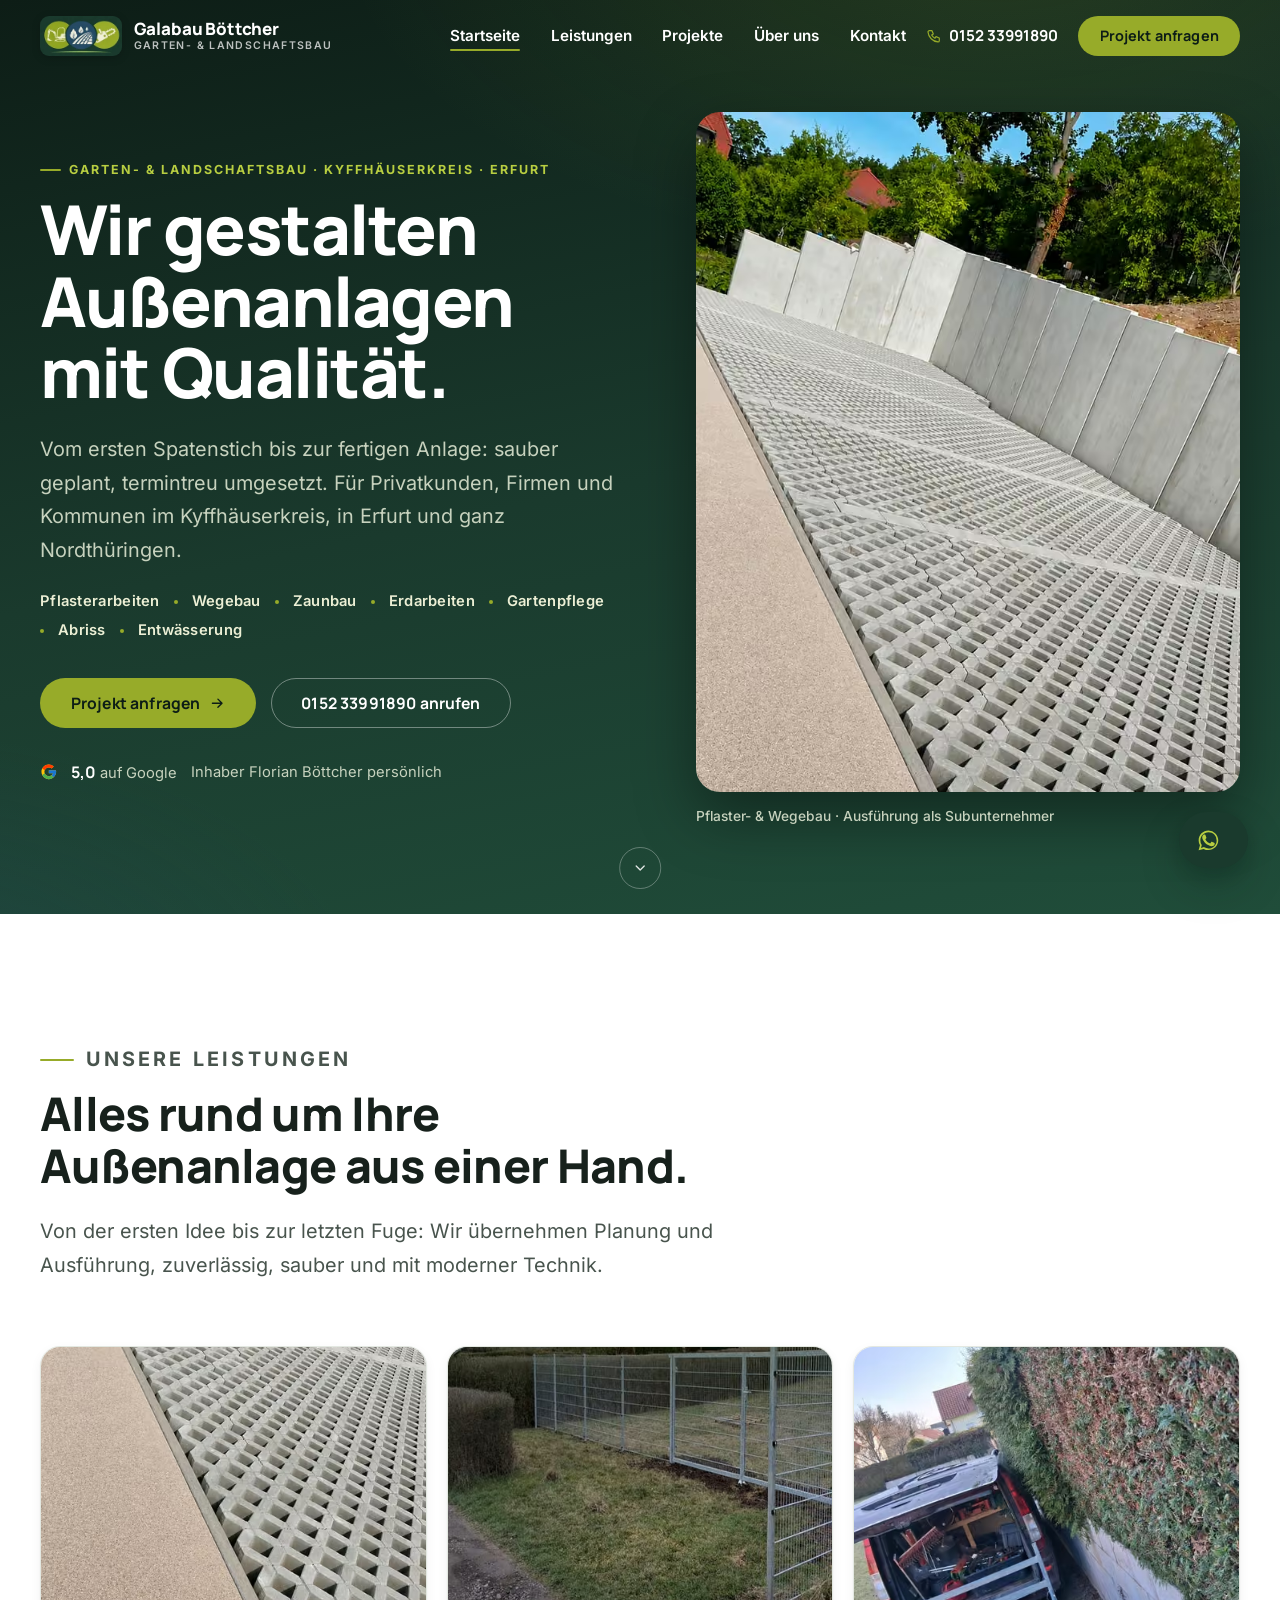
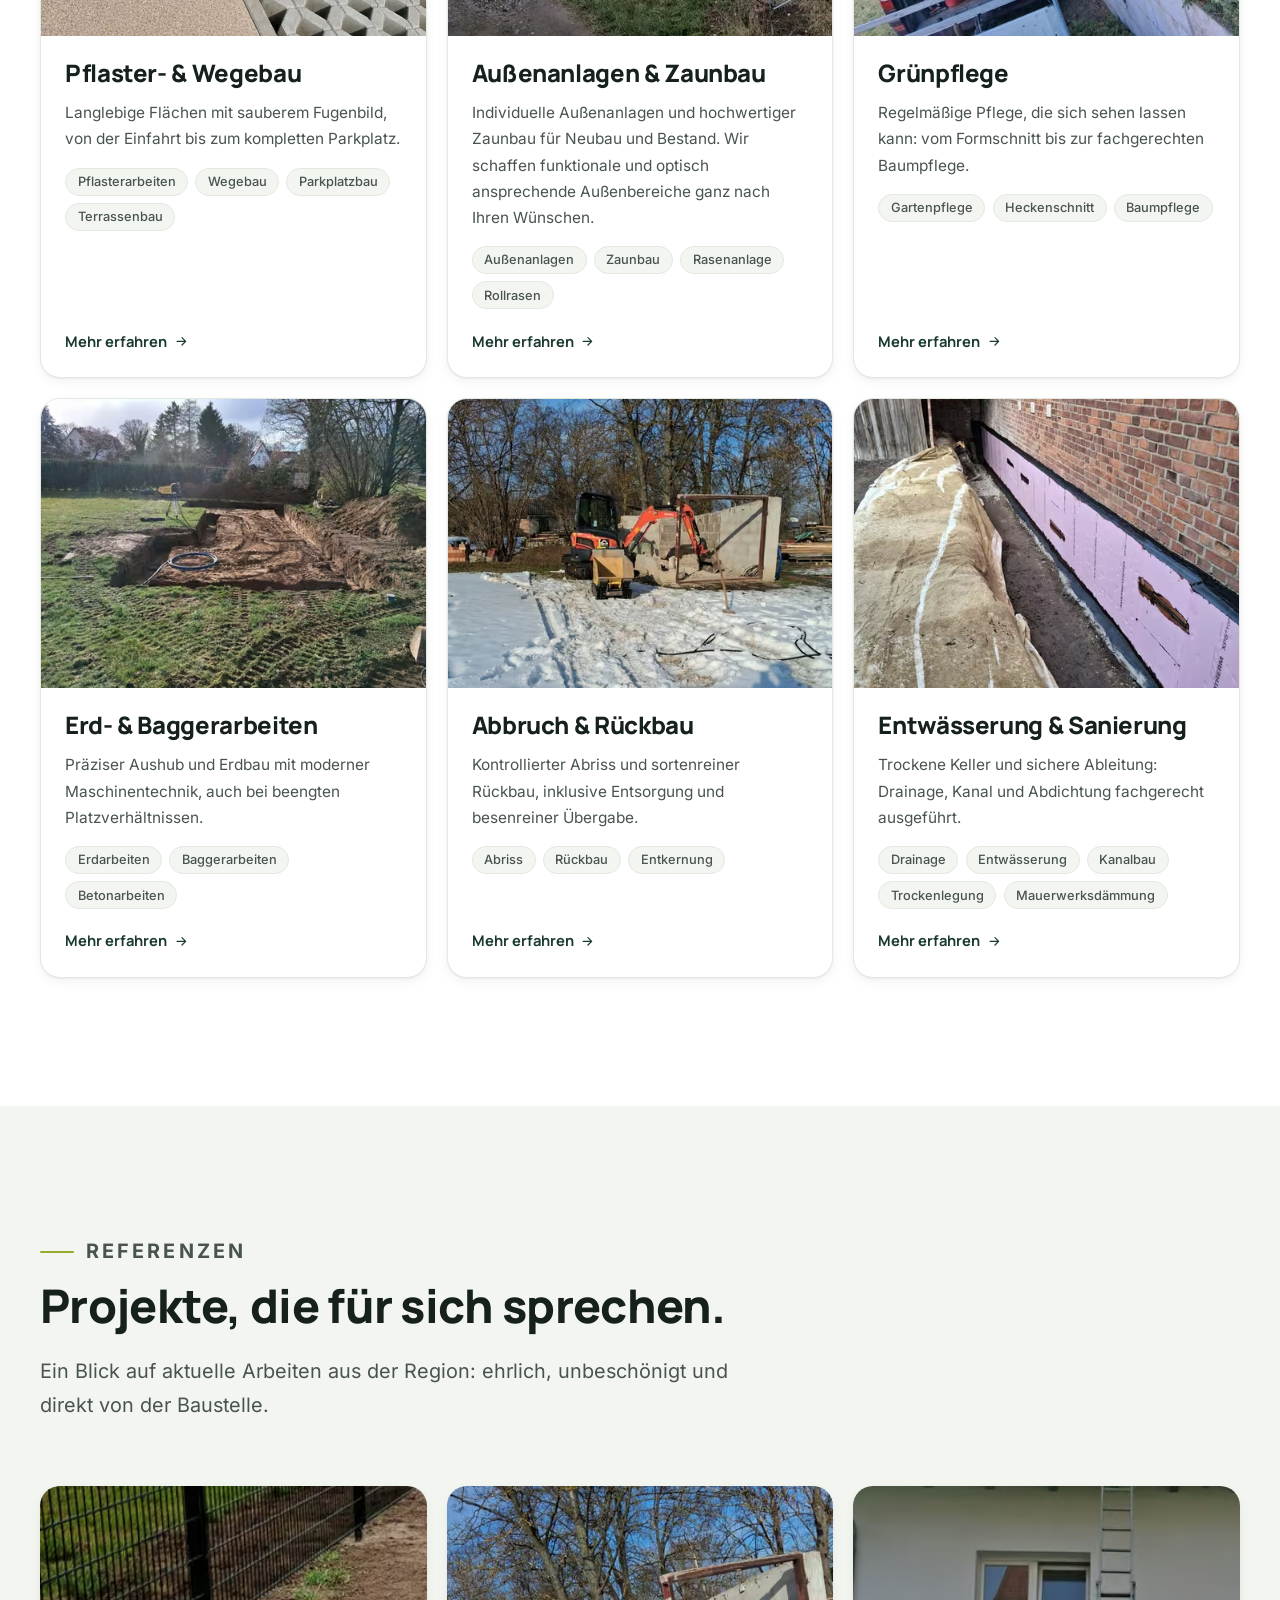
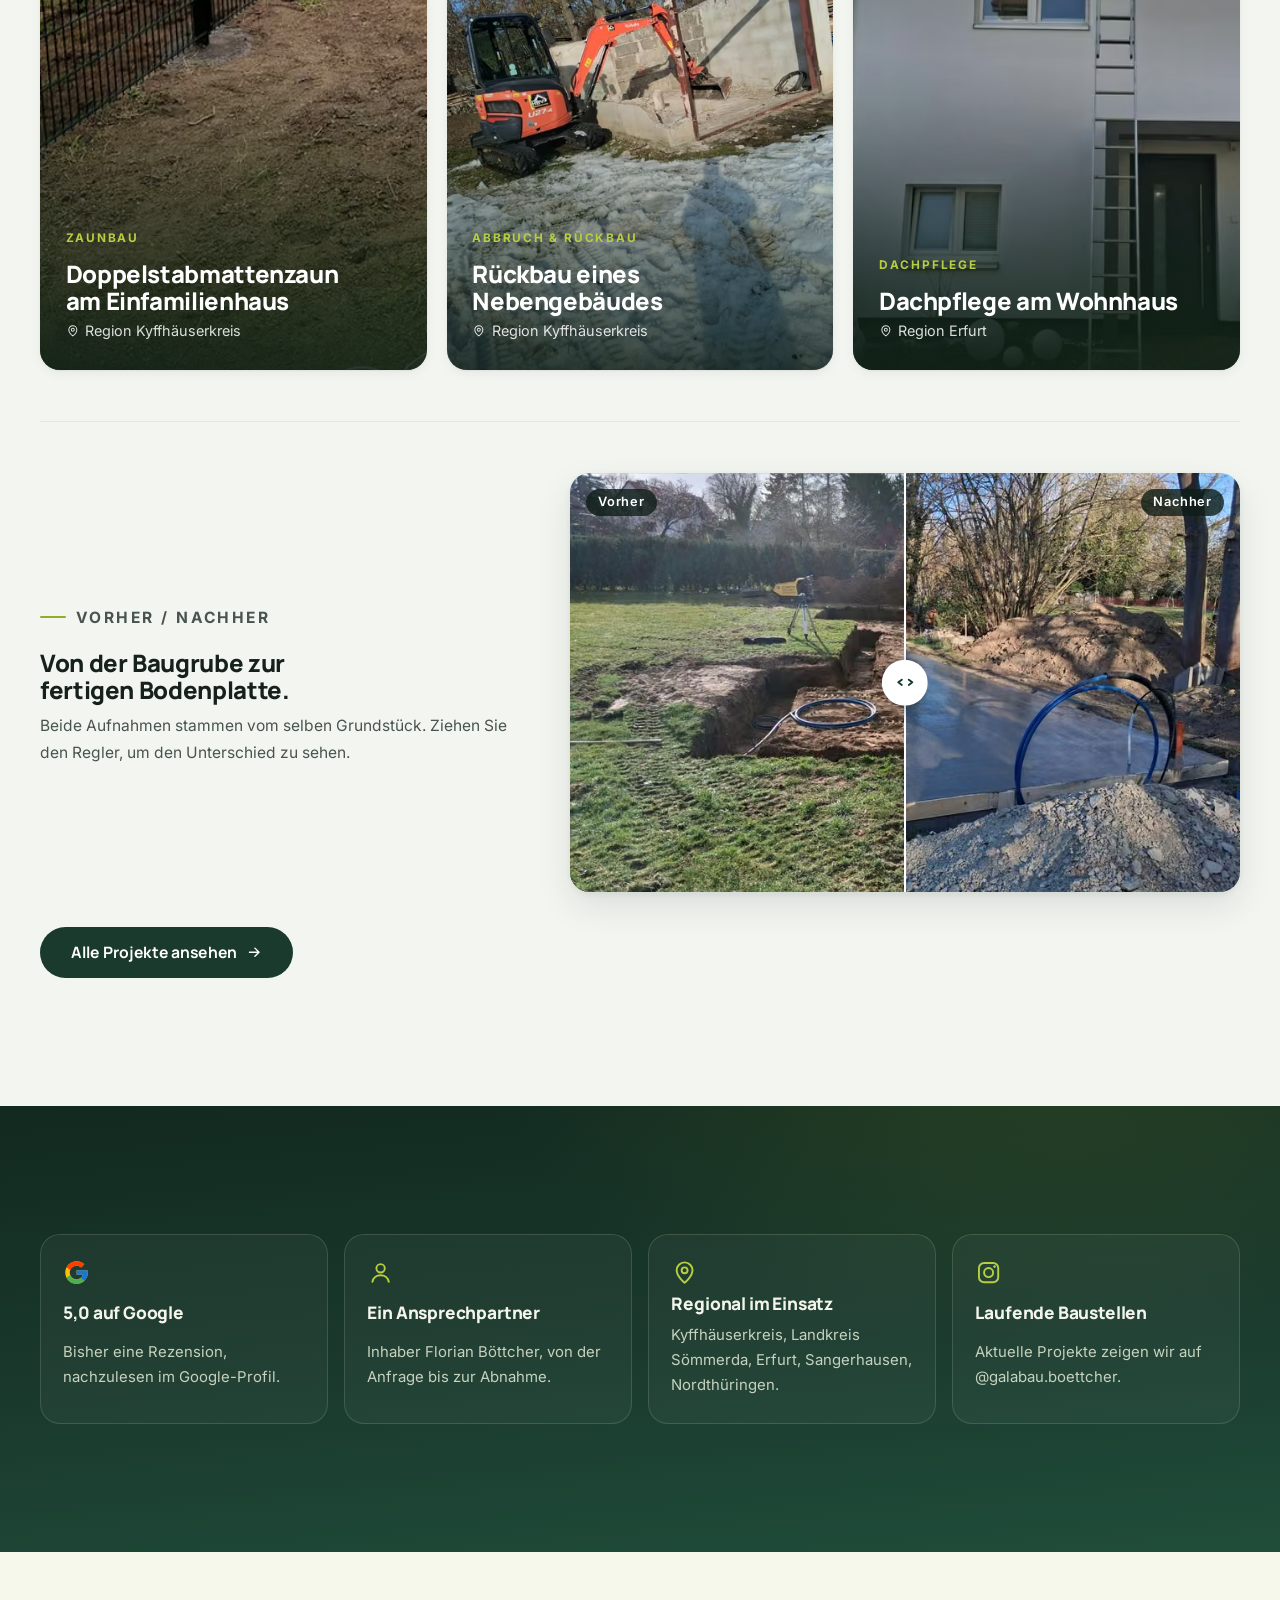
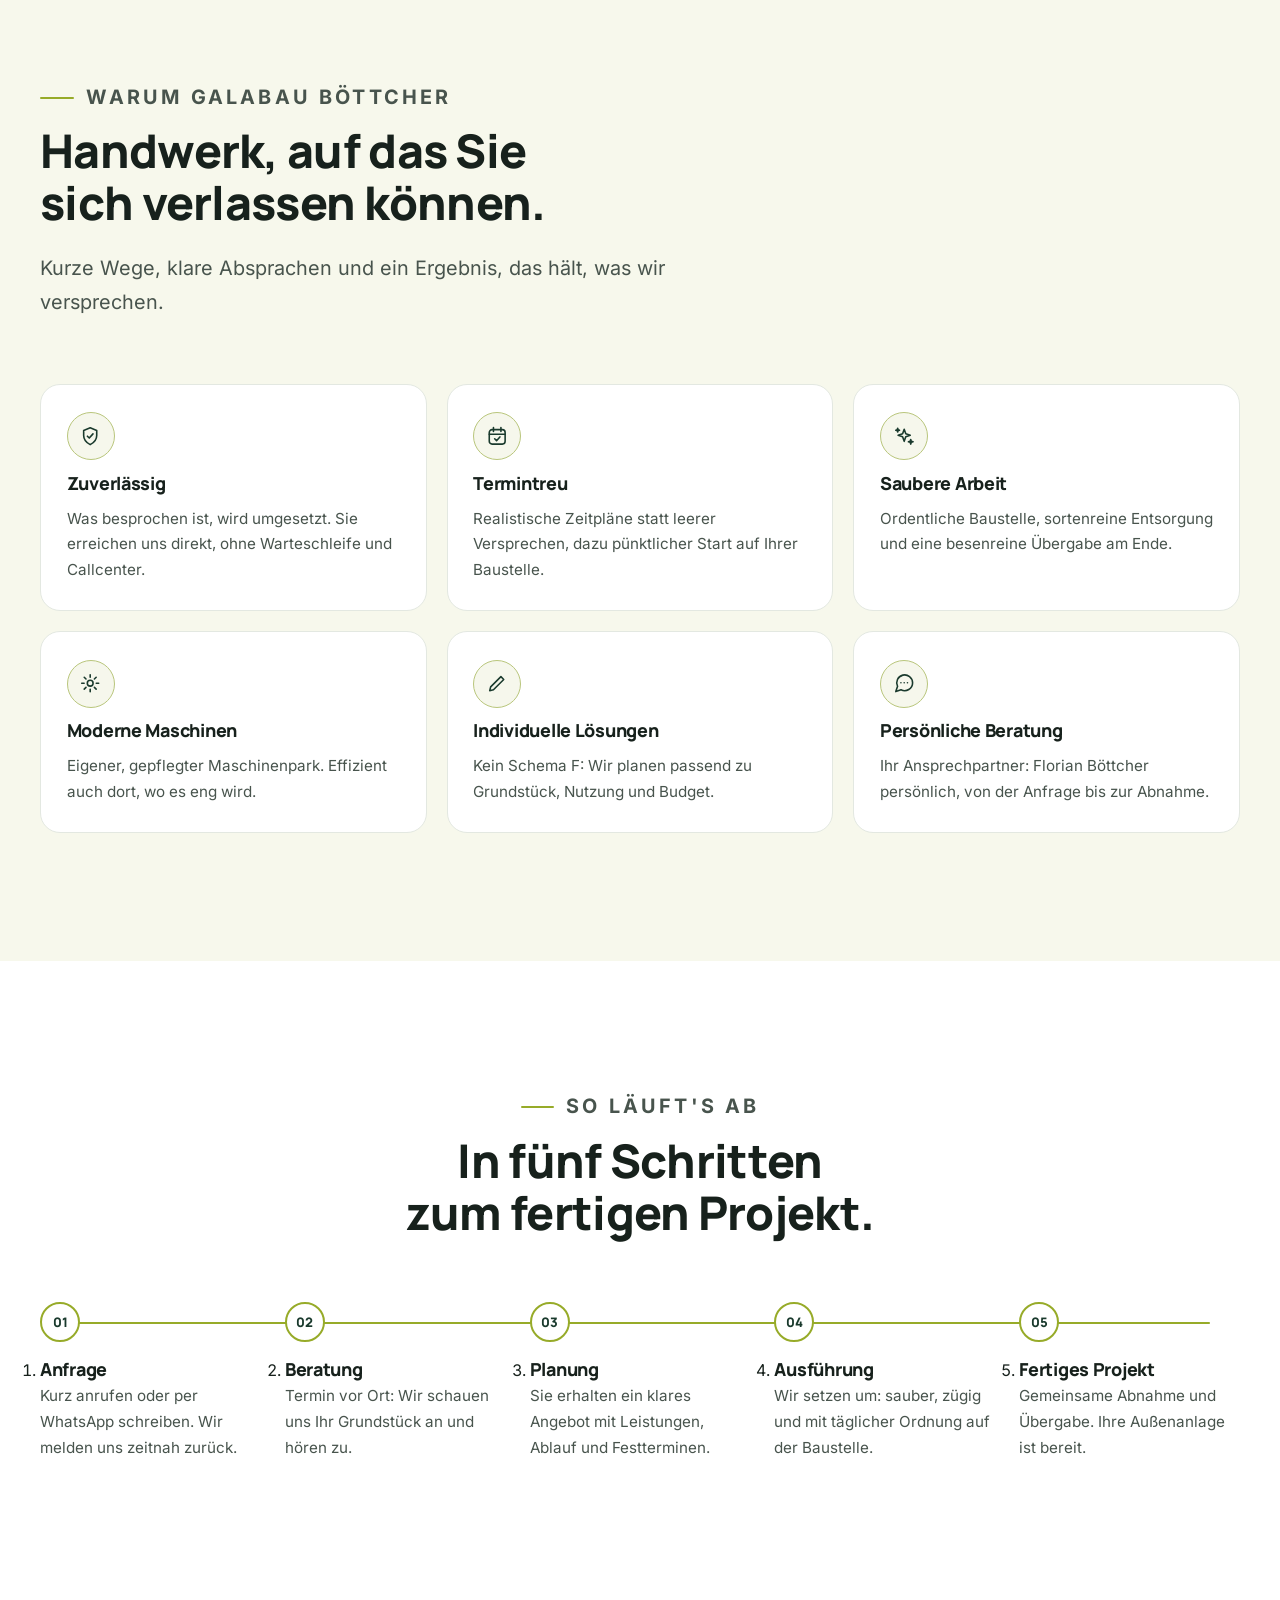
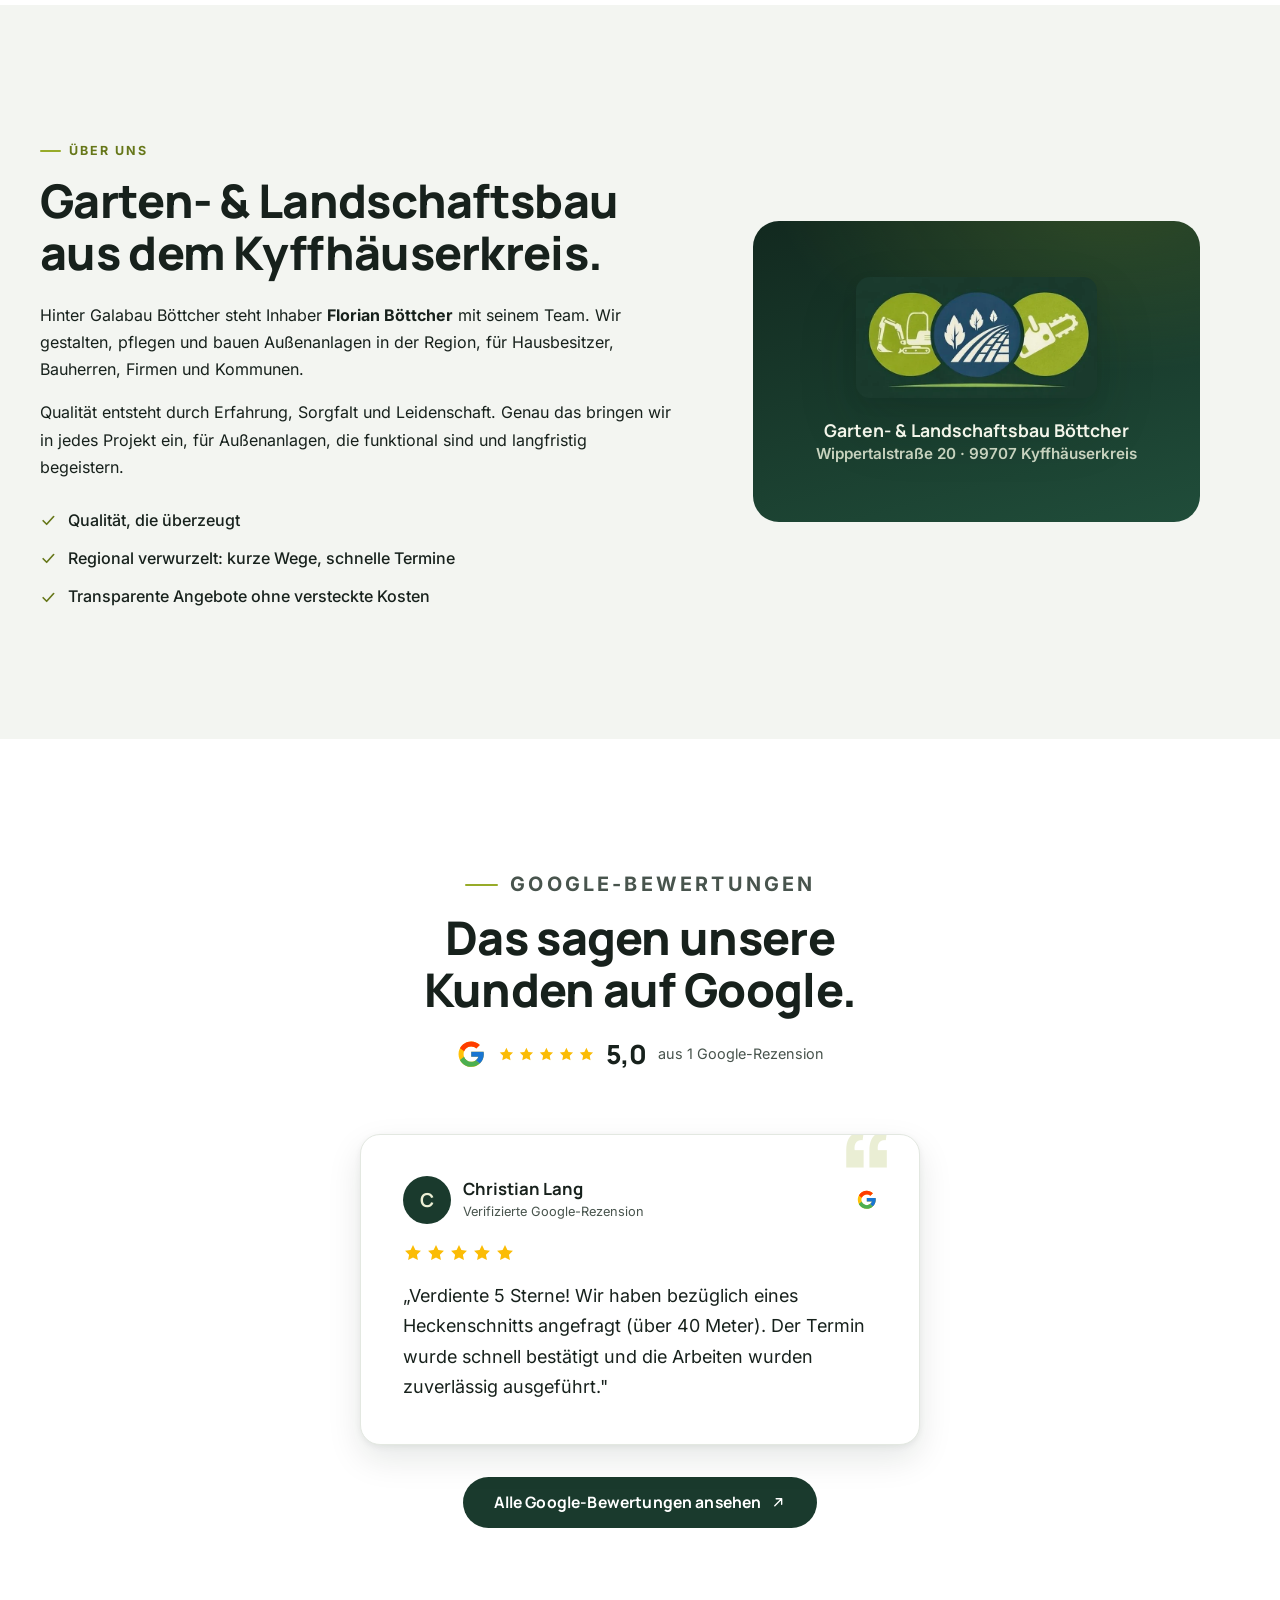
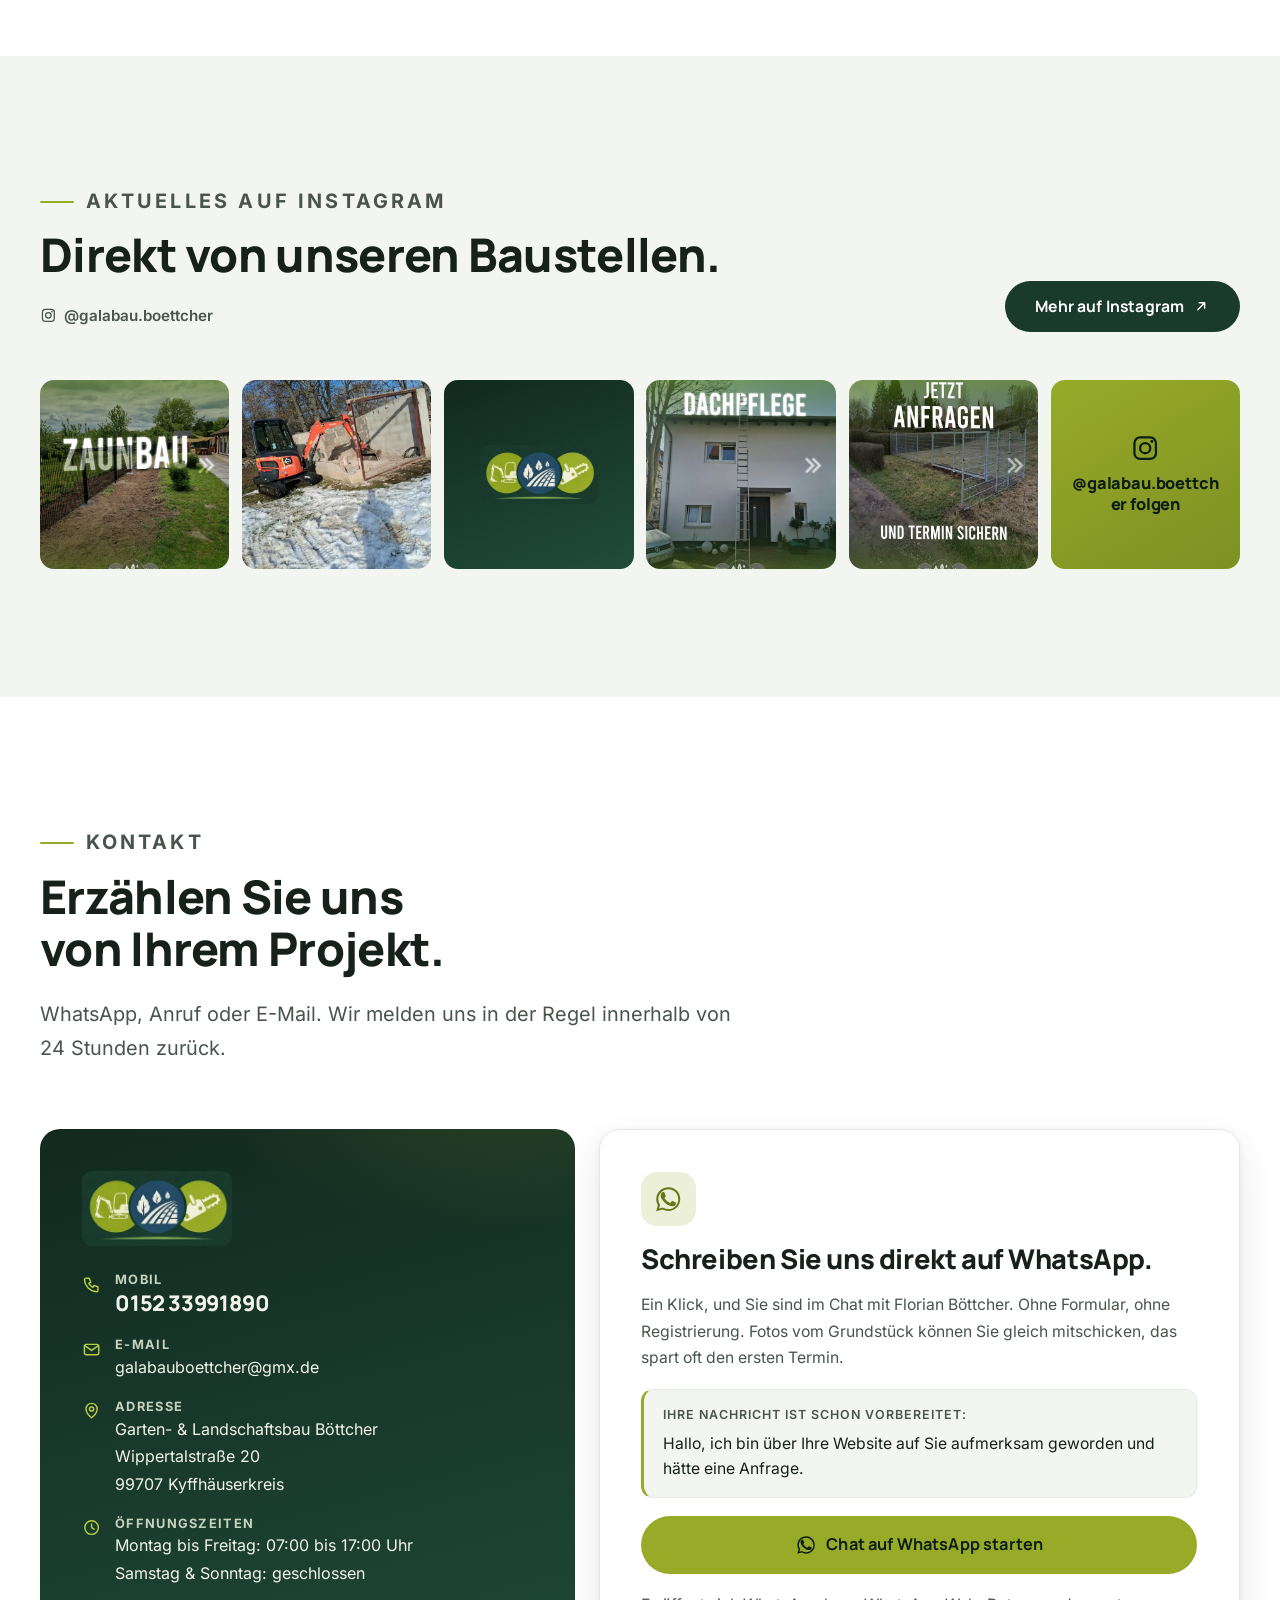
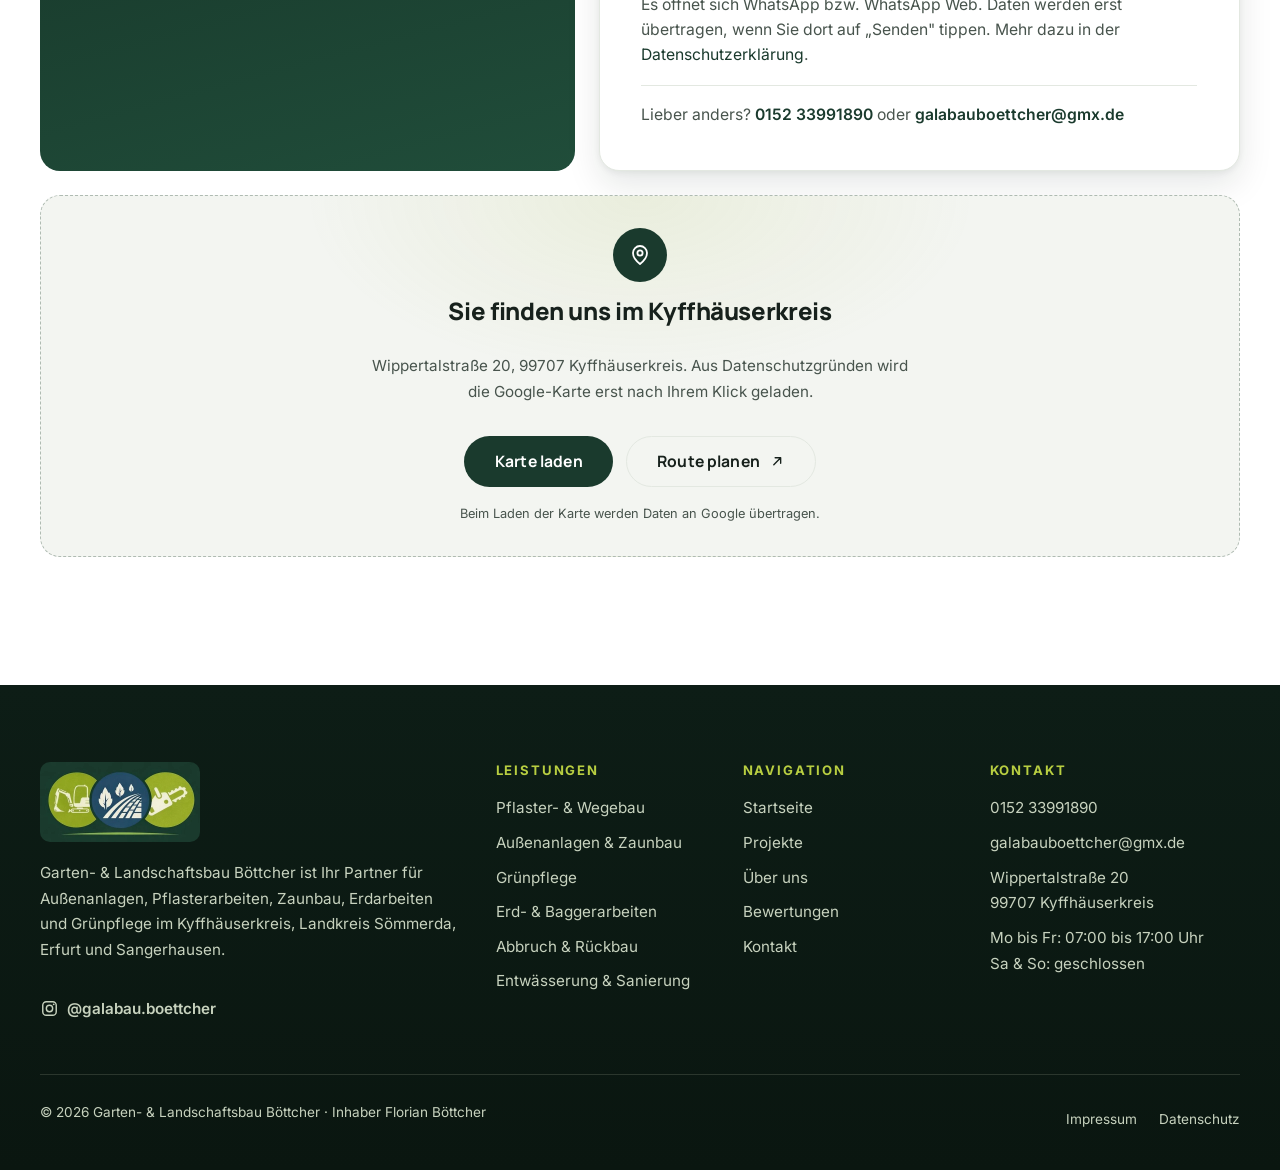
==== commit 8b6fbbb4: "Pflasterprojekt als Subunternehmer-Leistung gekennzeichnet Bildunterschrift und Alternativtext des H" ====
--- a/index.html
+++ b/index.html
@@ -195,9 +195,9 @@
           <picture>
             <source type="image/avif" srcset="assets/img/hero-pflaster-480.avif 480w, assets/img/hero-pflaster-720.avif 720w, assets/img/hero-pflaster-1000.avif 1000w" sizes="(min-width: 56em) 34rem, (min-width: 40em) 60vw, 92vw">
             <source type="image/webp" srcset="assets/img/hero-pflaster-480.webp 480w, assets/img/hero-pflaster-720.webp 720w, assets/img/hero-pflaster-1000.webp 1000w" sizes="(min-width: 56em) 34rem, (min-width: 40em) 60vw, 92vw">
-            <img src="assets/img/hero-pflaster-720.jpg" srcset="assets/img/hero-pflaster-480.jpg 480w, assets/img/hero-pflaster-720.jpg 720w, assets/img/hero-pflaster-1000.jpg 1000w" sizes="(min-width: 56em) 34rem, (min-width: 40em) 60vw, 92vw" width="720" height="900" fetchpriority="high" decoding="async" alt="Fertig verlegte Rasengittersteine entlang einer Beton-Stützwand, abgeschlossenes Projekt von Galabau Böttcher">
+            <img src="assets/img/hero-pflaster-720.jpg" srcset="assets/img/hero-pflaster-480.jpg 480w, assets/img/hero-pflaster-720.jpg 720w, assets/img/hero-pflaster-1000.jpg 1000w" sizes="(min-width: 56em) 34rem, (min-width: 40em) 60vw, 92vw" width="720" height="900" fetchpriority="high" decoding="async" alt="Fertig verlegte Rasengittersteine entlang einer Beton-Stützwand, Ausführung als Subunternehmer">
           </picture>
-          <figcaption>Pflaster- &amp; Wegebau · eigenes Projekt aus der Region</figcaption>
+          <figcaption>Pflaster- &amp; Wegebau · Ausführung als Subunternehmer</figcaption>
         </figure>
       </div>
 
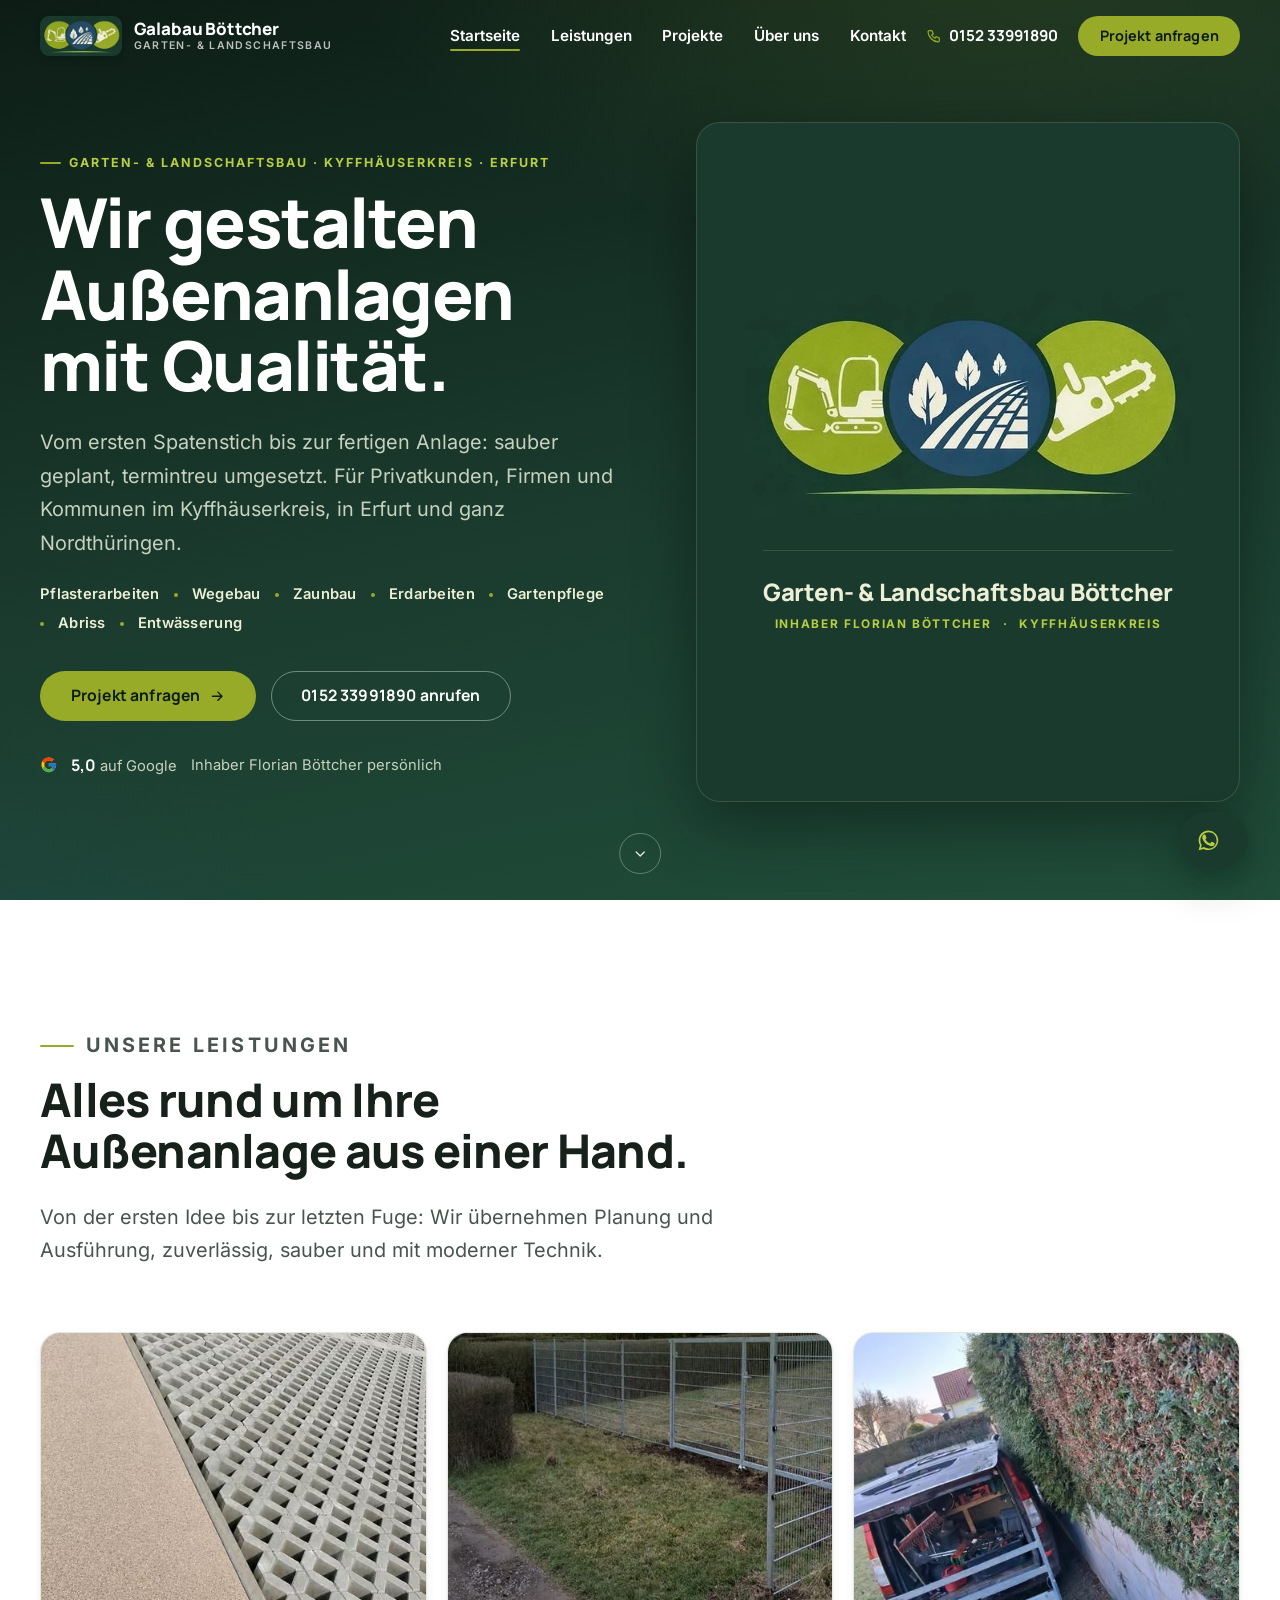
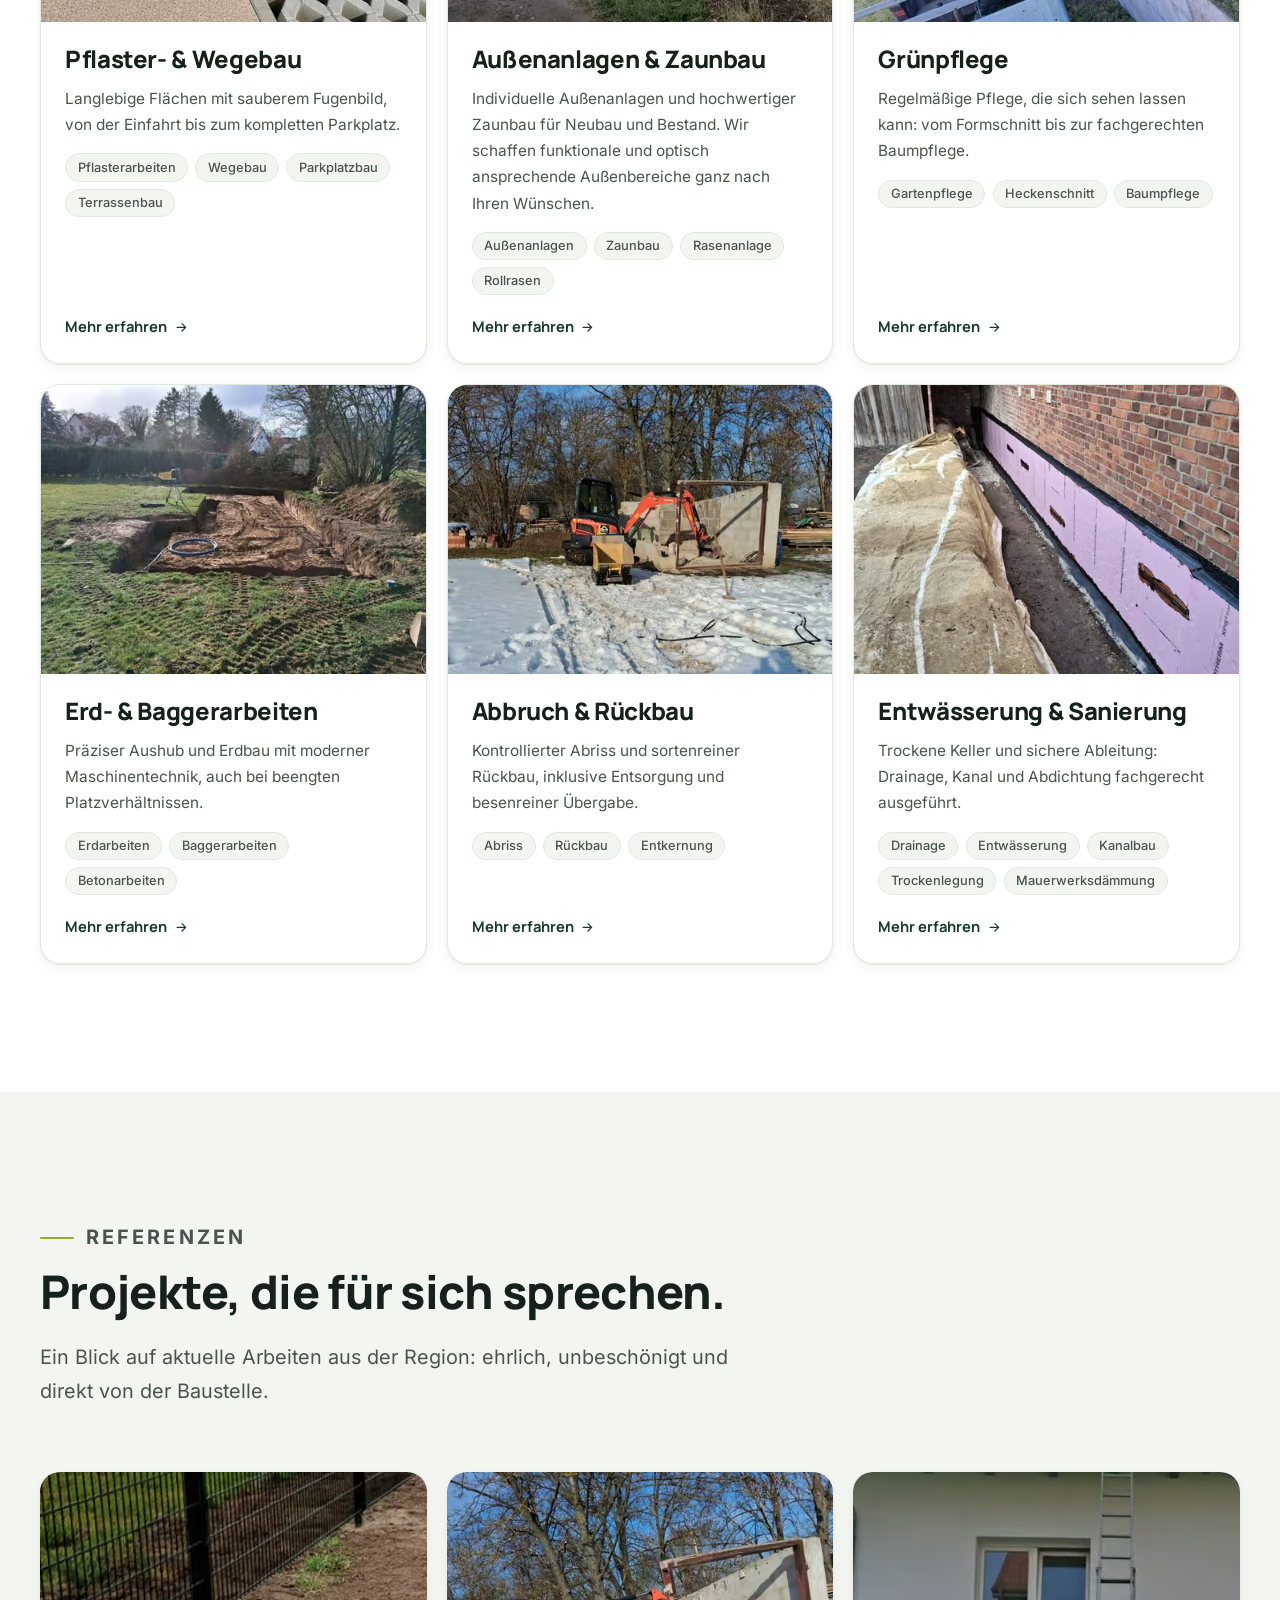
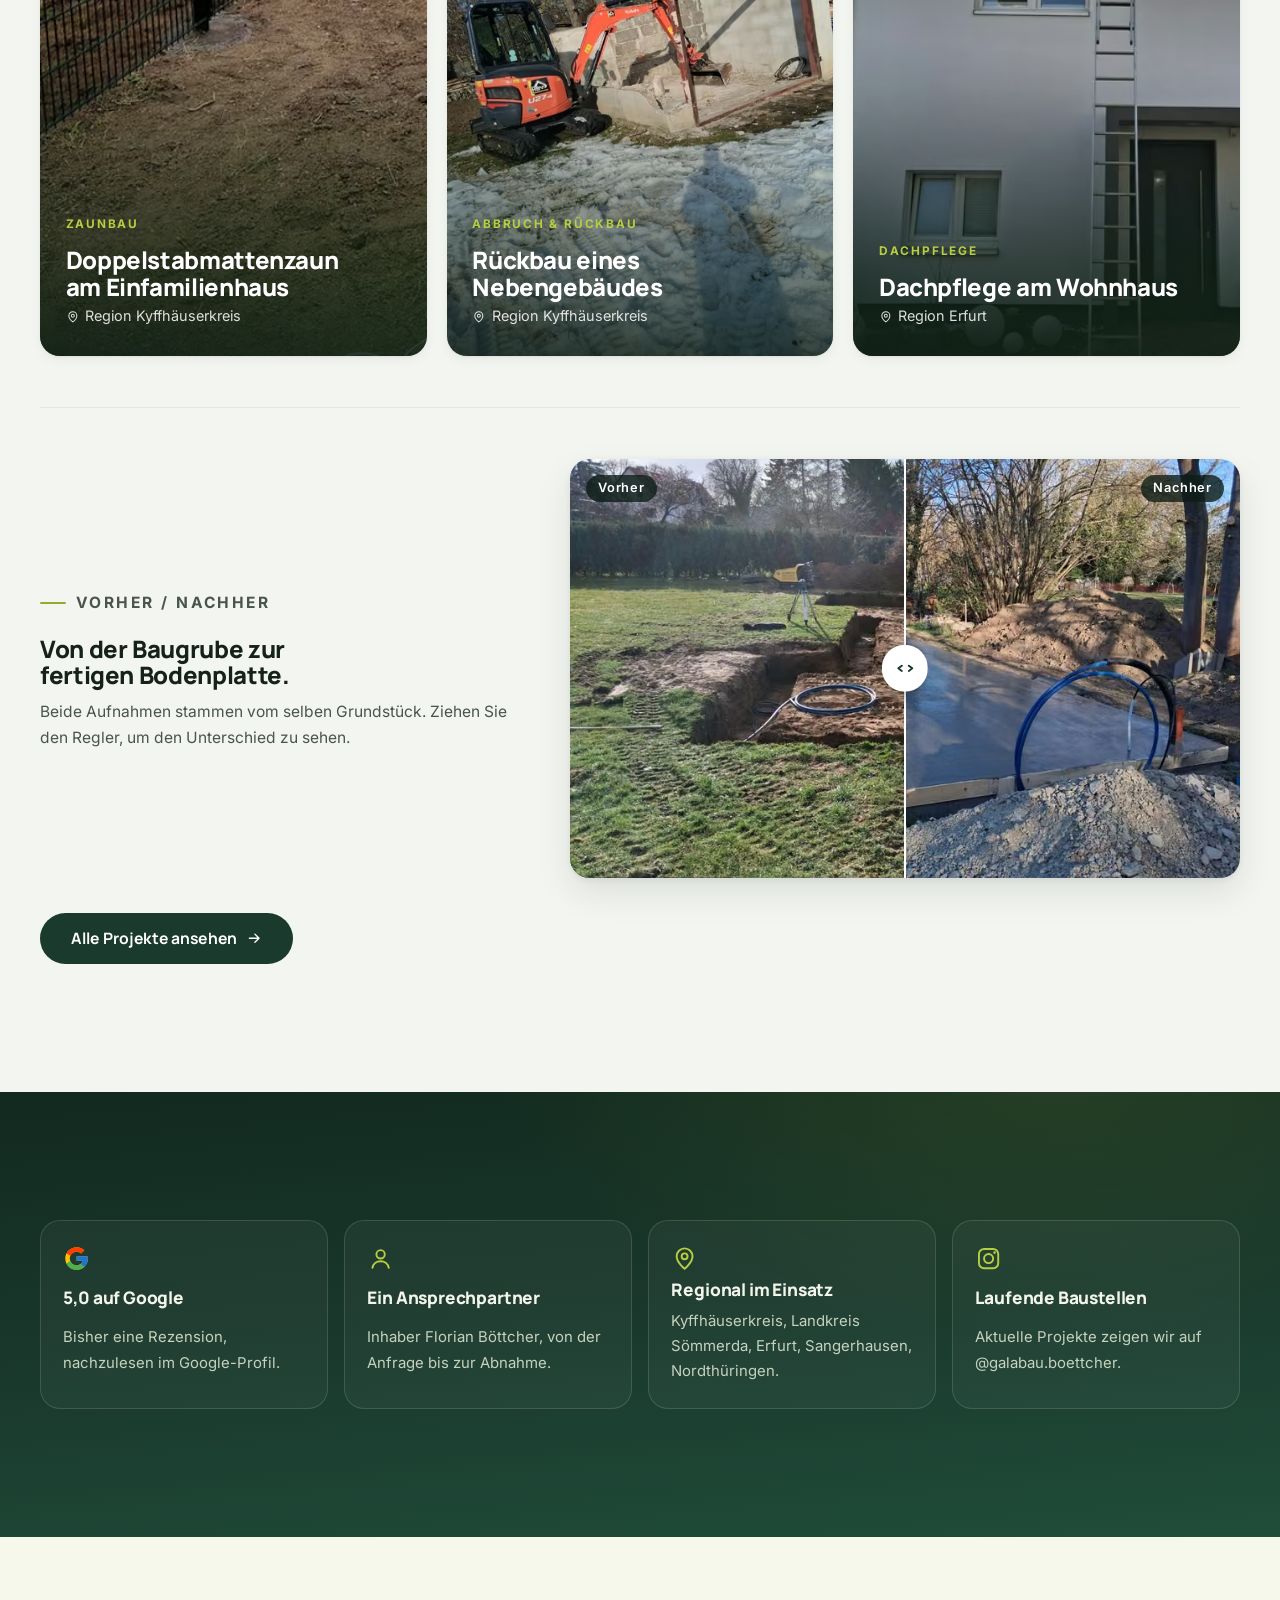
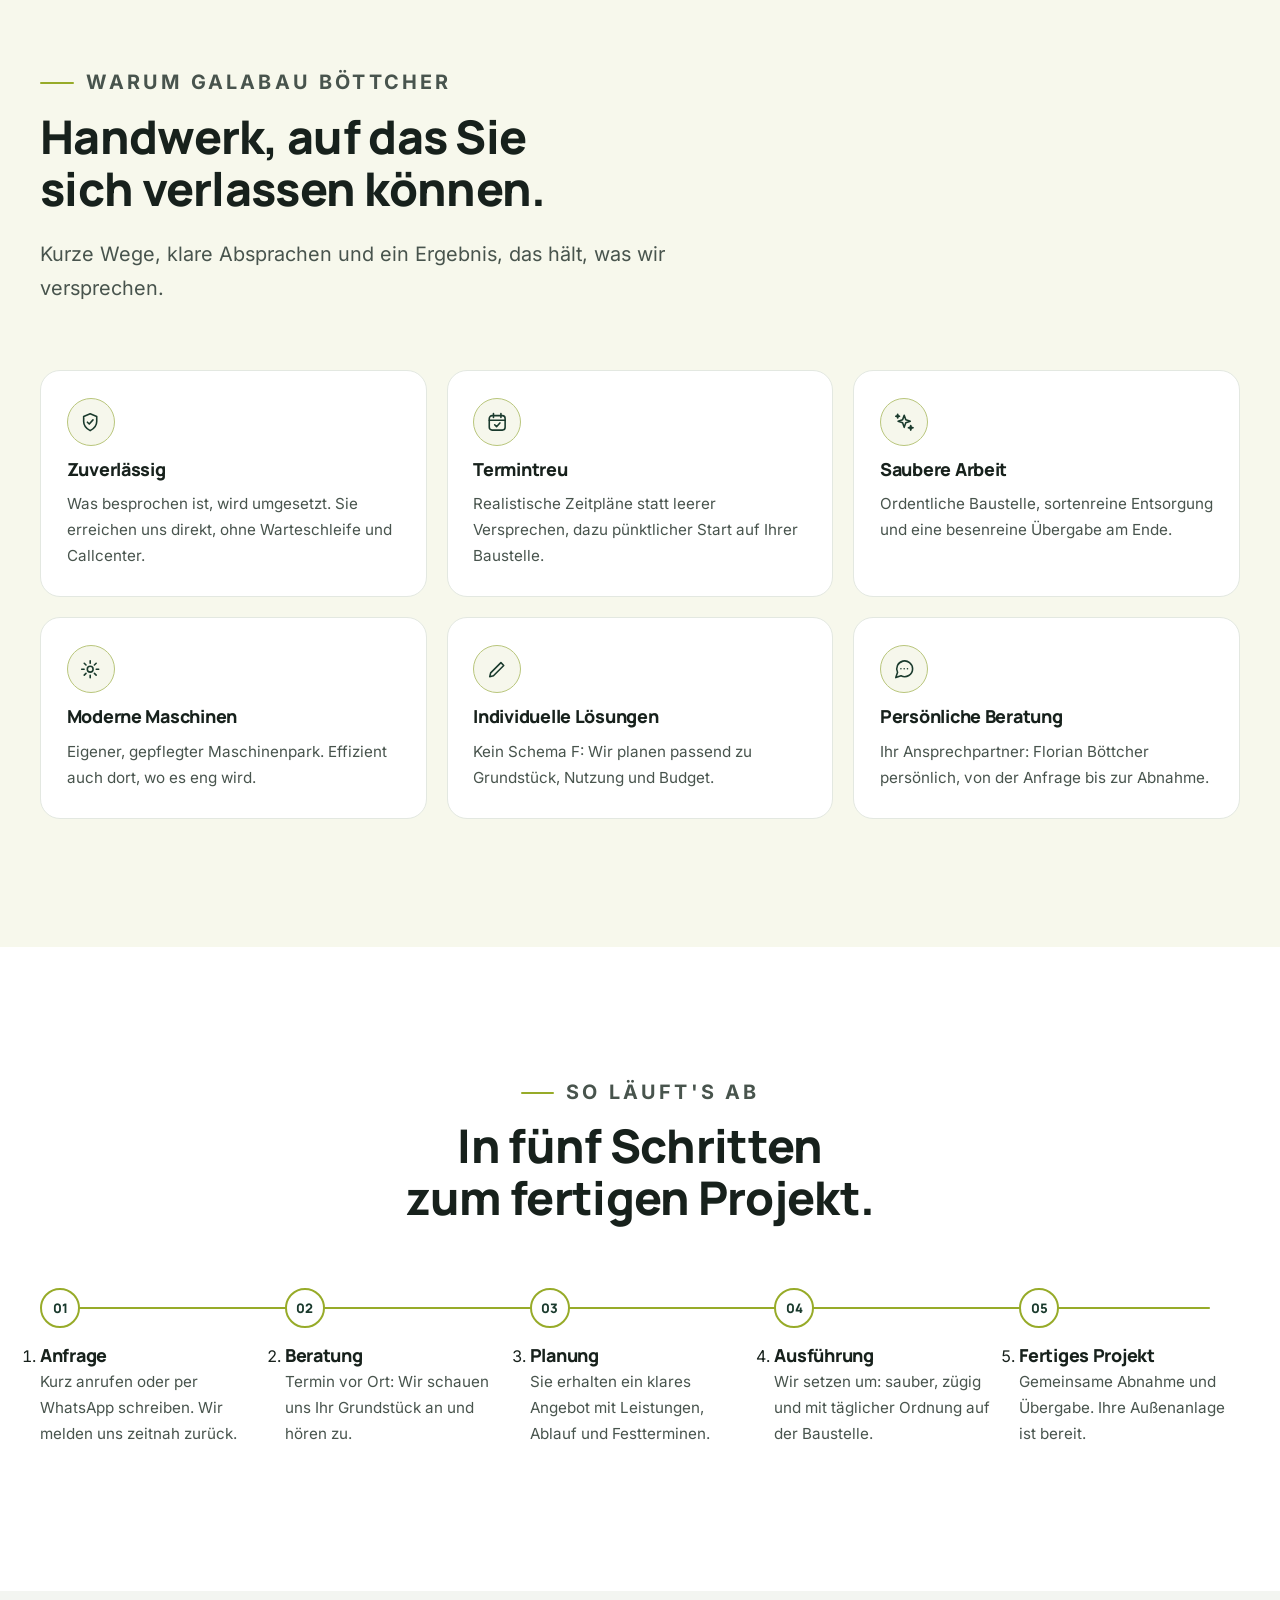
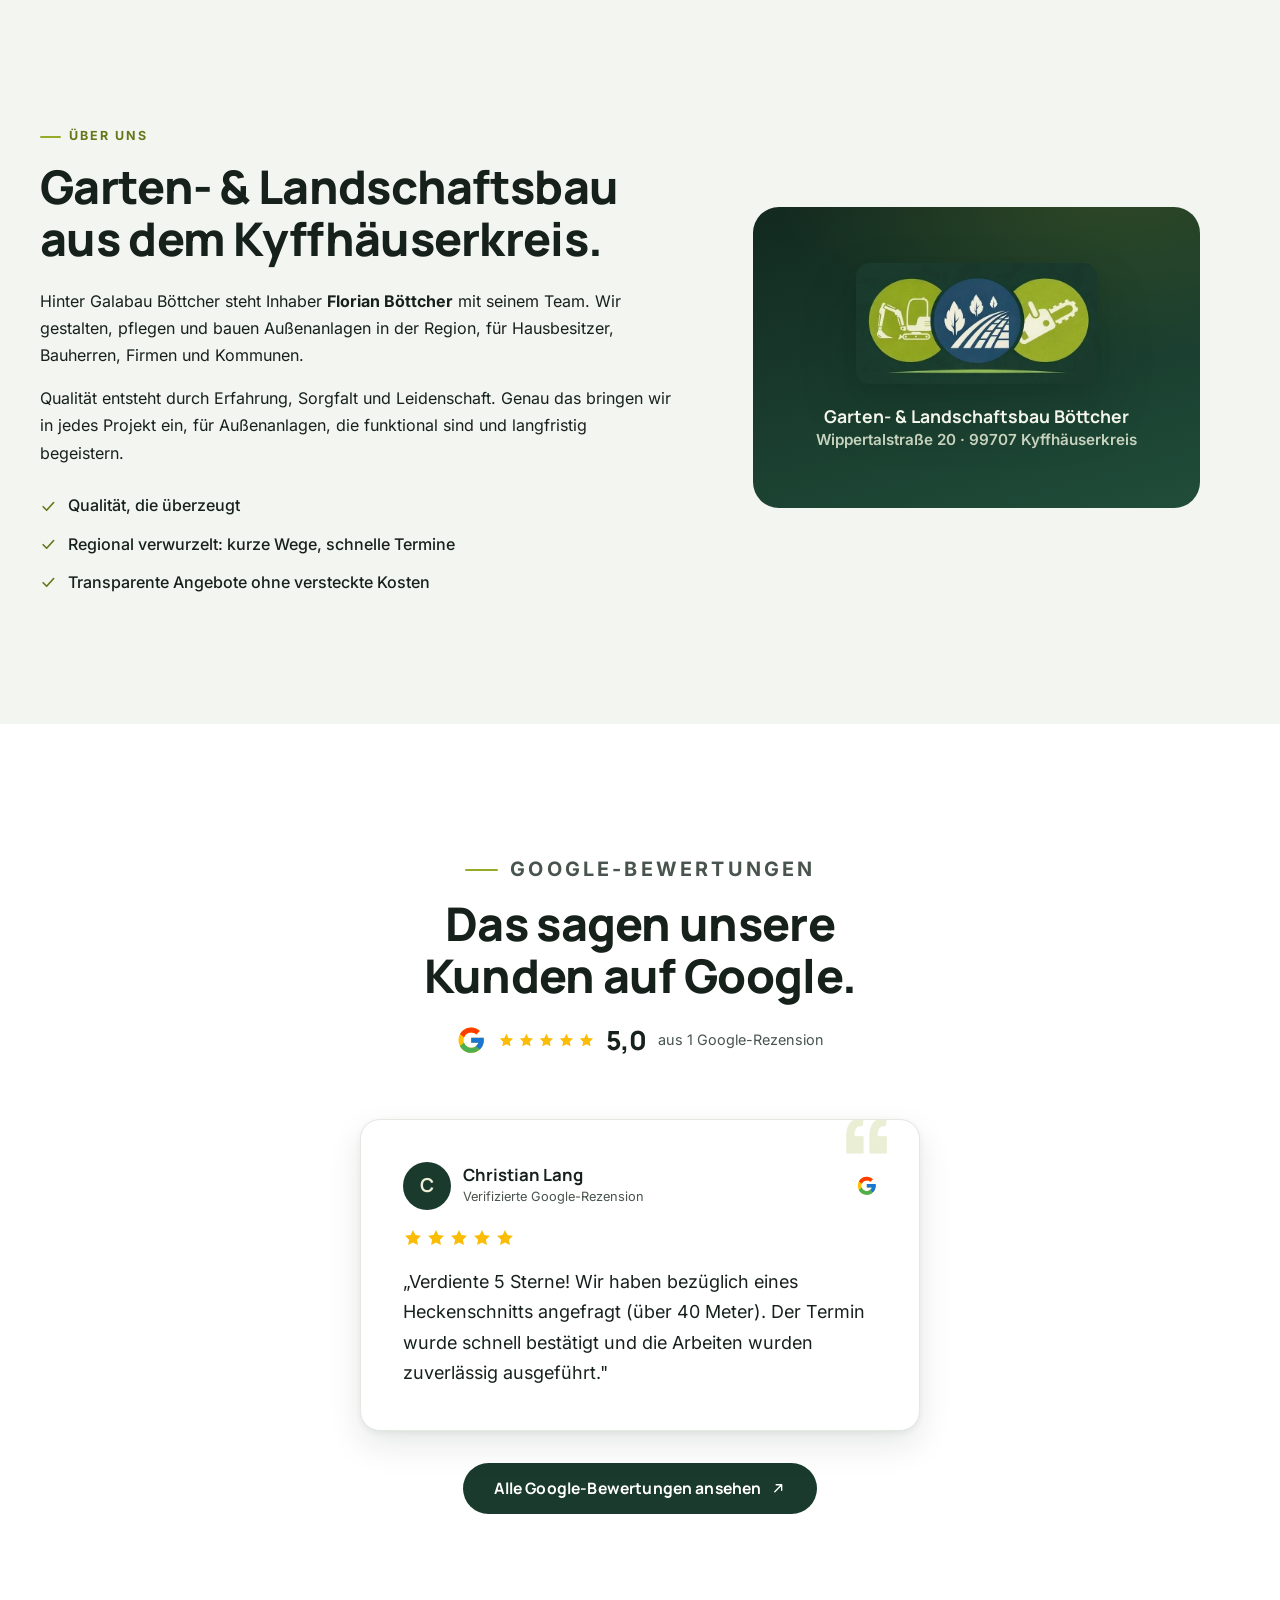
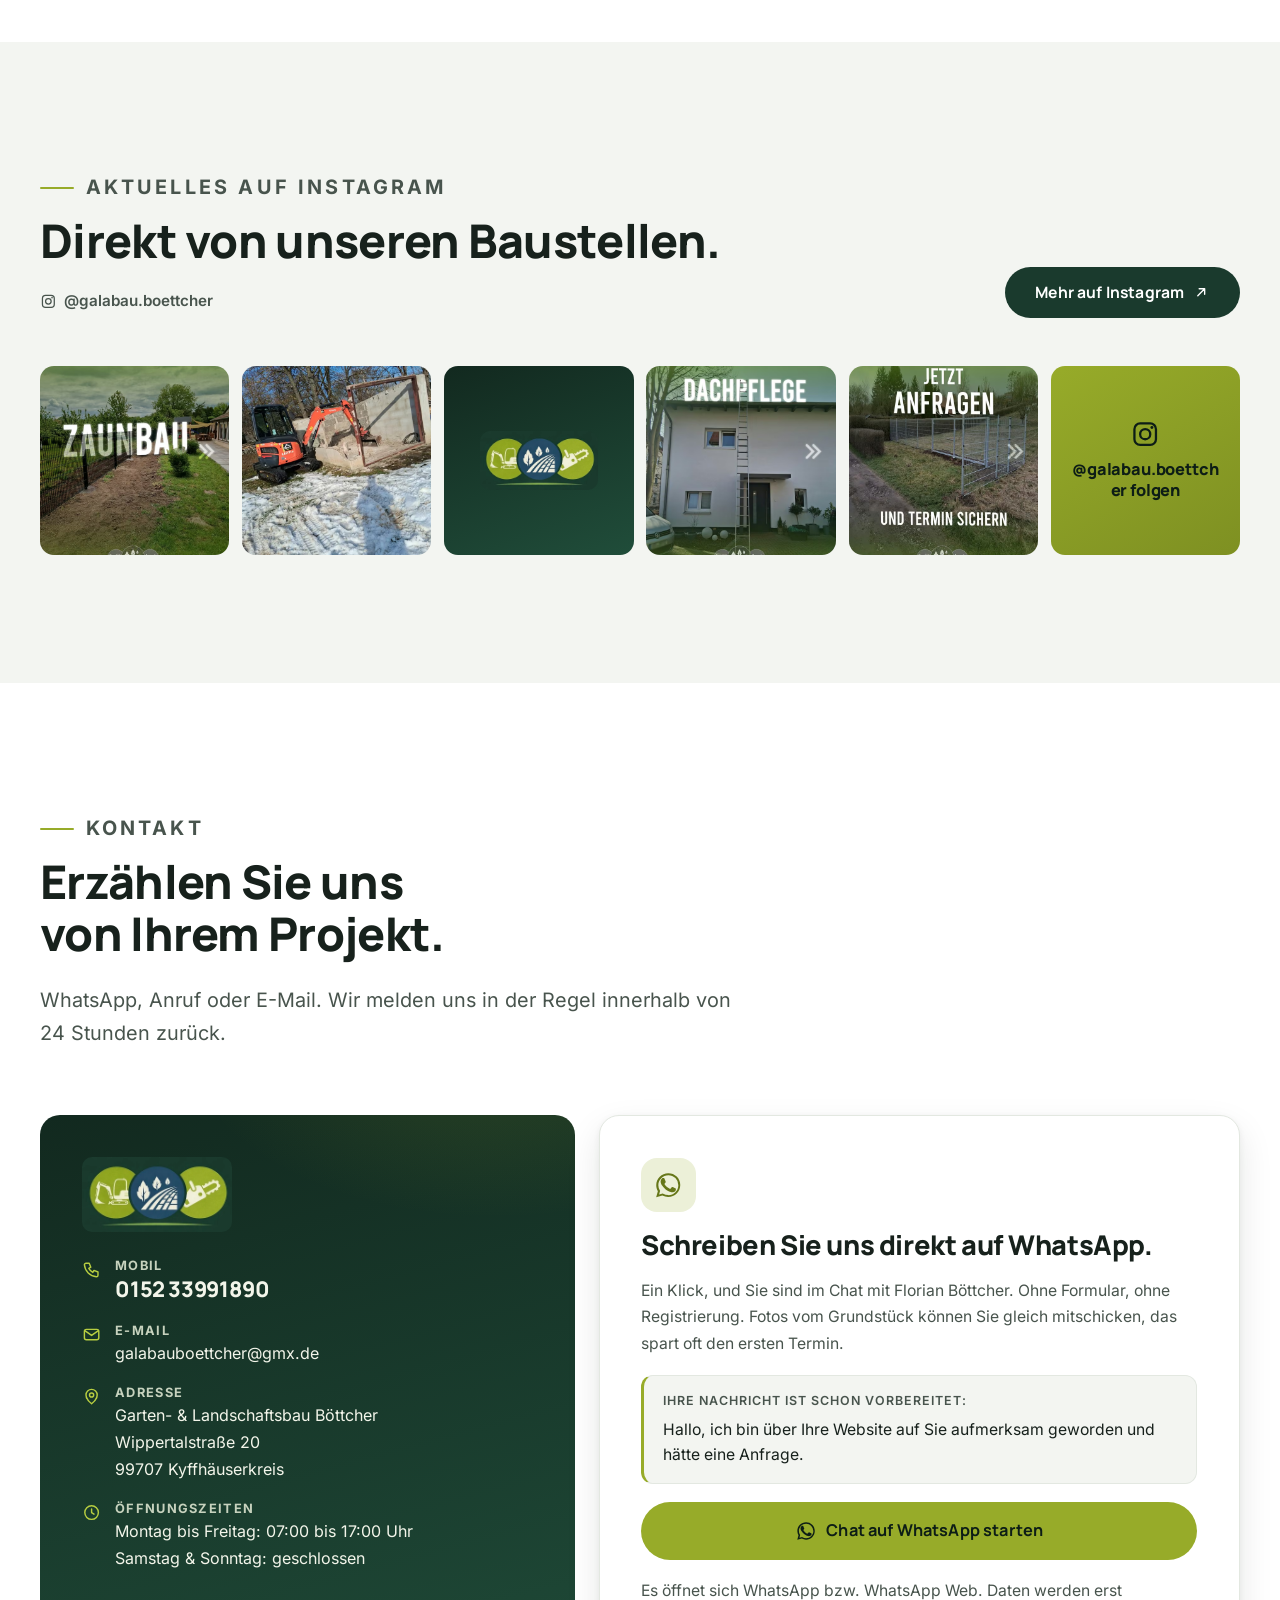
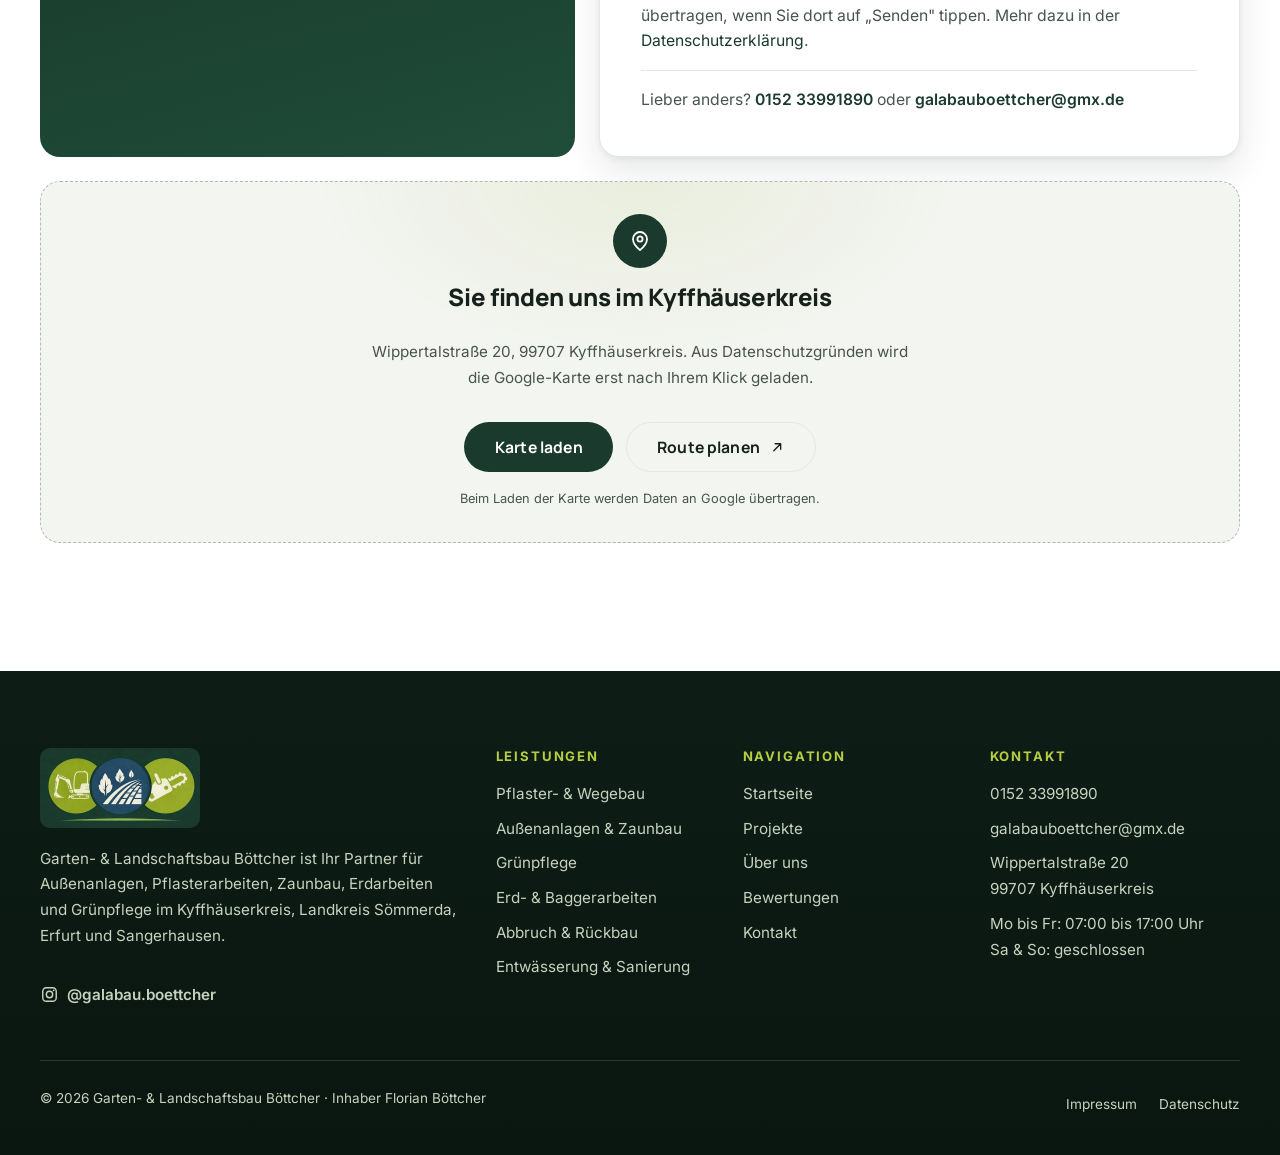
==== commit 177e1312: "Hero: Parkplatzfoto durch Markenblock mit Original-Logo ersetzt Rechts im Hero steht kein Projektfot" ====
--- a/index.html
+++ b/index.html
@@ -191,14 +191,15 @@
           </p>
         </div>
 
-        <figure class="hero__figure">
-          <picture>
-            <source type="image/avif" srcset="assets/img/hero-pflaster-480.avif 480w, assets/img/hero-pflaster-720.avif 720w, assets/img/hero-pflaster-1000.avif 1000w" sizes="(min-width: 56em) 34rem, (min-width: 40em) 60vw, 92vw">
-            <source type="image/webp" srcset="assets/img/hero-pflaster-480.webp 480w, assets/img/hero-pflaster-720.webp 720w, assets/img/hero-pflaster-1000.webp 1000w" sizes="(min-width: 56em) 34rem, (min-width: 40em) 60vw, 92vw">
-            <img src="assets/img/hero-pflaster-720.jpg" srcset="assets/img/hero-pflaster-480.jpg 480w, assets/img/hero-pflaster-720.jpg 720w, assets/img/hero-pflaster-1000.jpg 1000w" sizes="(min-width: 56em) 34rem, (min-width: 40em) 60vw, 92vw" width="720" height="900" fetchpriority="high" decoding="async" alt="Fertig verlegte Rasengittersteine entlang einer Beton-Stützwand, Ausführung als Subunternehmer">
-          </picture>
-          <figcaption>Pflaster- &amp; Wegebau · Ausführung als Subunternehmer</figcaption>
-        </figure>
+        <!-- Markenblock: Original-Logo (unveraenderter Ausschnitt aus
+             content/originale/logo.png.jpeg), Flaeche in der Logo-Grundfarbe -->
+        <div class="hero__brand">
+          <img class="hero__brand-logo" src="assets/img/logo-mark-hd.webp" width="750" height="375" fetchpriority="high" decoding="async" alt="Logo von Garten- und Landschaftsbau Böttcher: Minibagger, Blätter mit gepflastertem Weg und Kettensäge in drei Kreisen">
+          <div class="hero__brand-text">
+            <p class="hero__brand-name">Garten- &amp; Landschaftsbau Böttcher</p>
+            <p class="hero__brand-meta"><span>Inhaber Florian Böttcher</span><span>Kyffhäuserkreis</span></p>
+          </div>
+        </div>
       </div>
 
       <a class="scroll-hint" href="#leistungen" aria-label="Zu den Leistungen scrollen">
--- a/css/main.css
+++ b/css/main.css
@@ -495,29 +495,59 @@
    Trennpunkt bliebe dann am Zeilenende hängen. Der Abstand trennt genug. */
 .hero__proof span { white-space: nowrap; }
 
-.hero__figure {
-  position: relative;
+/* Markenblock rechts im Hero: Original-Logo auf einer ruhigen Flaeche in
+   exakt der Logo-Grundfarbe (#1A3A2D), dadurch ohne sichtbare Bildkante.
+   Logo wird nie beschnitten (kein object-fit), nur skaliert. */
+.hero__brand {
+  container: brand / inline-size;
+  display: grid;
+  place-items: center;
+  align-content: center;
+  gap: clamp(1.4rem, 3vw, 2.2rem);
+  padding: clamp(2.2rem, 6vw, 3.5rem) clamp(1.5rem, 5vw, 3rem);
+  background: var(--c-forest);
+  border: 1px solid var(--c-line-dark);
+  border-radius: calc(var(--radius) + 4px);
+  box-shadow: 0 24px 60px rgba(0, 0, 0, .35);
+  text-align: center;
+}
+.hero__brand-logo {
+  width: 100%;
+  max-width: 30rem;
+  height: auto;
+}
+/* Trennpunkt nur, wenn die Flaeche breit genug fuer eine Zeile ist, damit er
+   beim Umbruch nicht am Zeilenende haengen bleibt */
+.hero__brand-meta span { white-space: nowrap; }
+.hero__brand-meta span + span::before { content: none; }
+@container brand (min-width: 26rem) {
+  .hero__brand-meta span + span::before {
+    content: "·";
+    margin-right: .7rem;
+  }
+}
+.hero__brand-text {
+  display: grid;
+  gap: .55rem;
+  padding-top: clamp(1.2rem, 2.5vw, 1.6rem);
+  border-top: 1px solid var(--c-line-dark);
+}
+.hero__brand-name {
   margin: 0;
-  display: grid;
-  gap: .85rem;
-  justify-items: start;
-}
-.hero__figure picture { display: block; width: 100%; }
-.hero__figure img {
-  width: 100%;
-  /* Mobil flacher, damit der Hero nicht zur Endlosfläche wird; ab Tablet
-     wieder das ursprüngliche Hochformat des Fotos. Oben ausgerichtet, damit
-     im flachen Ausschnitt Himmel und Bepflanzung sichtbar bleiben und nicht
-     nur die Steintextur. */
-  aspect-ratio: 4 / 3;
-  object-fit: cover;
-  object-position: 50% 12%;
-  border-radius: calc(var(--radius) + 4px);
-  box-shadow: 0 24px 60px rgba(0, 0, 0, .4);
-}
-.hero__figure figcaption {
-  font: 500 .86rem/1.5 var(--font-body);
-  color: var(--text-soft-on-dark);
+  font: 800 clamp(1.15rem, 1rem + .8vw, 1.5rem)/1.25 var(--font-display);
+  letter-spacing: -.01em;
+  color: var(--c-cream);
+}
+.hero__brand-meta {
+  display: flex;
+  flex-wrap: wrap;
+  justify-content: center;
+  gap: .2rem .7rem;
+  margin: 0;
+  font: 700 .74rem/1.4 var(--font-body);
+  letter-spacing: .14em;
+  text-transform: uppercase;
+  color: var(--c-lime-bright);
 }
 
 .scroll-hint {
@@ -1662,7 +1692,7 @@
 /* Bild kommt zuletzt und nur als ruhiges Aufblenden – kein zweiter Versatz,
    damit im Hero genau eine Bewegung stattfindet. */
 @keyframes hero-fade { from { opacity: 0; } }
-.hero__figure { animation: hero-fade 1s var(--ease) .2s backwards; }
+.hero__brand { animation: hero-fade 1s var(--ease) .2s backwards; }
 
 /* ---------- Mikroanimationen ---------- */
 .chip { transition: border-color var(--t-fast); }
@@ -1704,7 +1734,7 @@
     grid-template-columns: minmax(0, 1fr) 34rem;
     gap: clamp(2.5rem, 5vw, 4.5rem);
   }
-  .hero__figure img { aspect-ratio: 4 / 5; object-position: 50% 50%; }
+  .hero__brand { aspect-ratio: 4 / 5; }
 
   .ba-block { grid-template-columns: 5fr 7fr; gap: clamp(2rem, 4vw, 3.5rem); }
   .ba-block__head { margin-bottom: 0; }
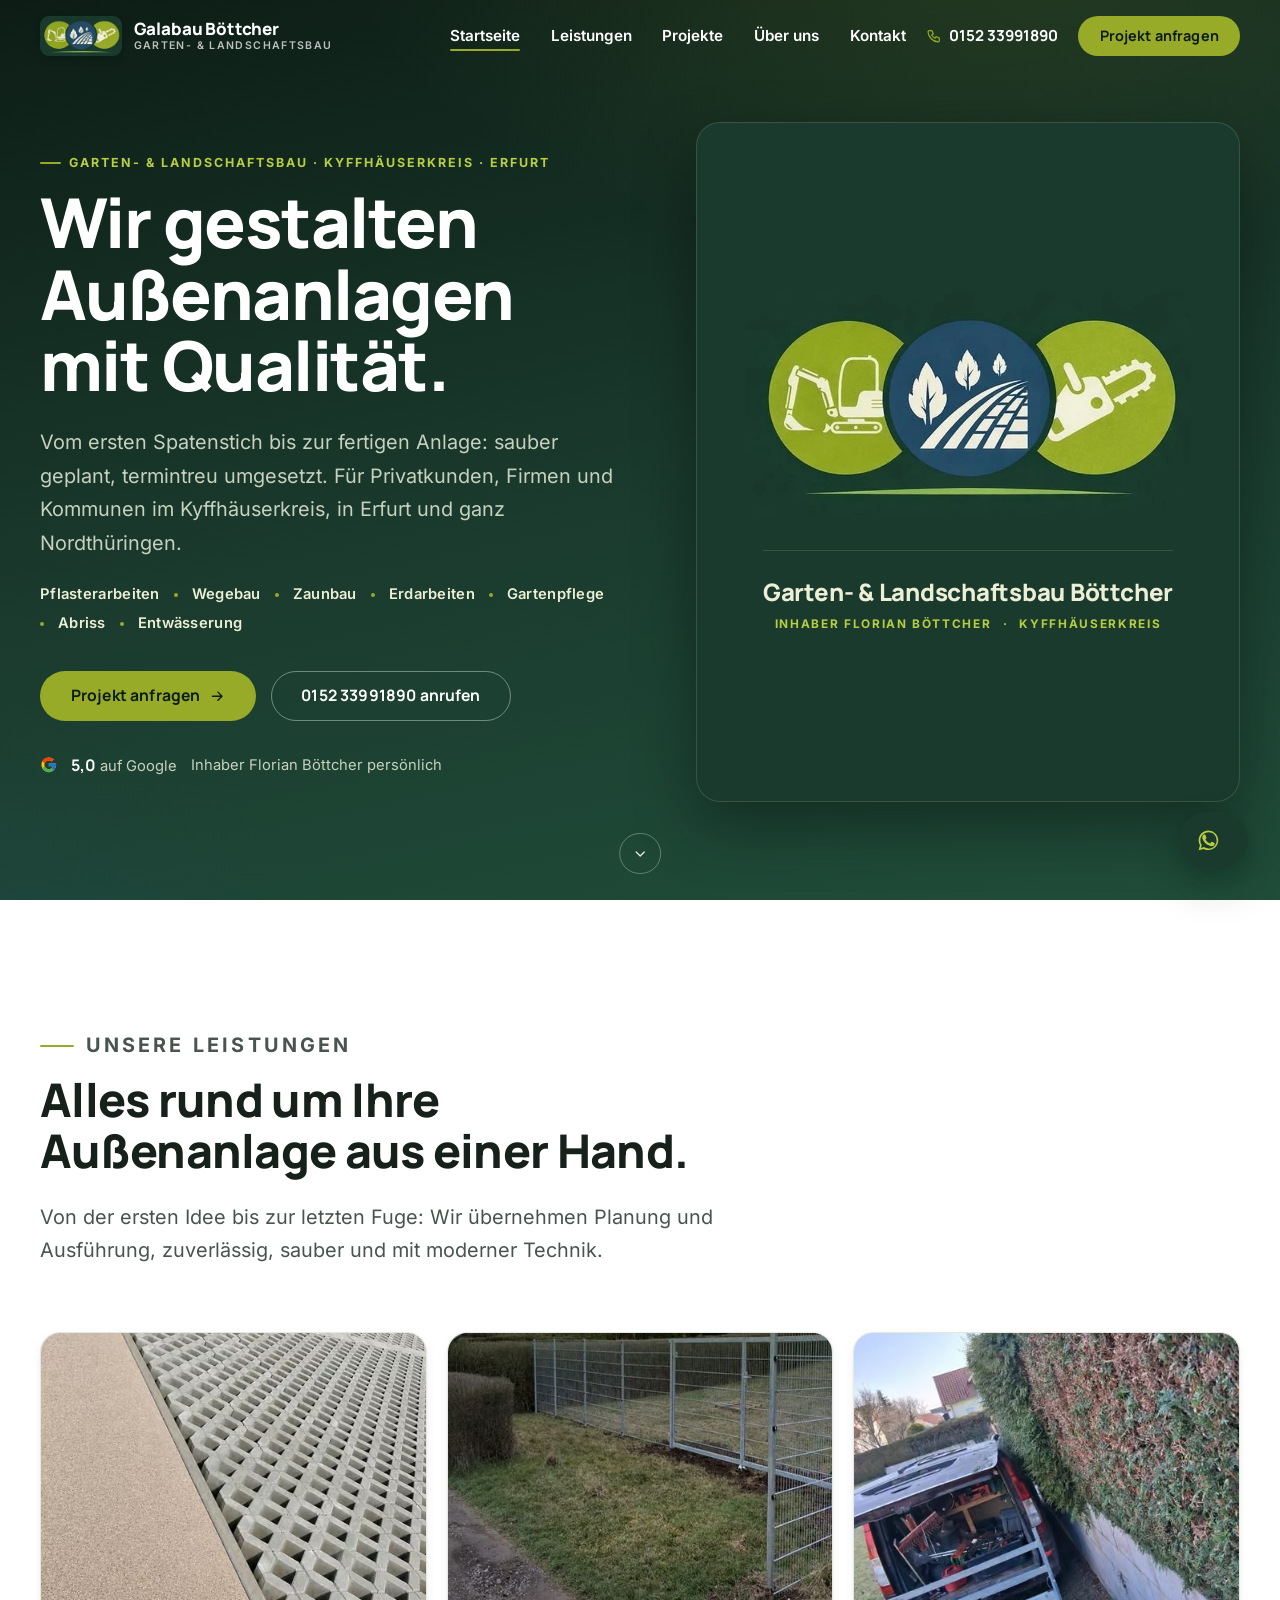
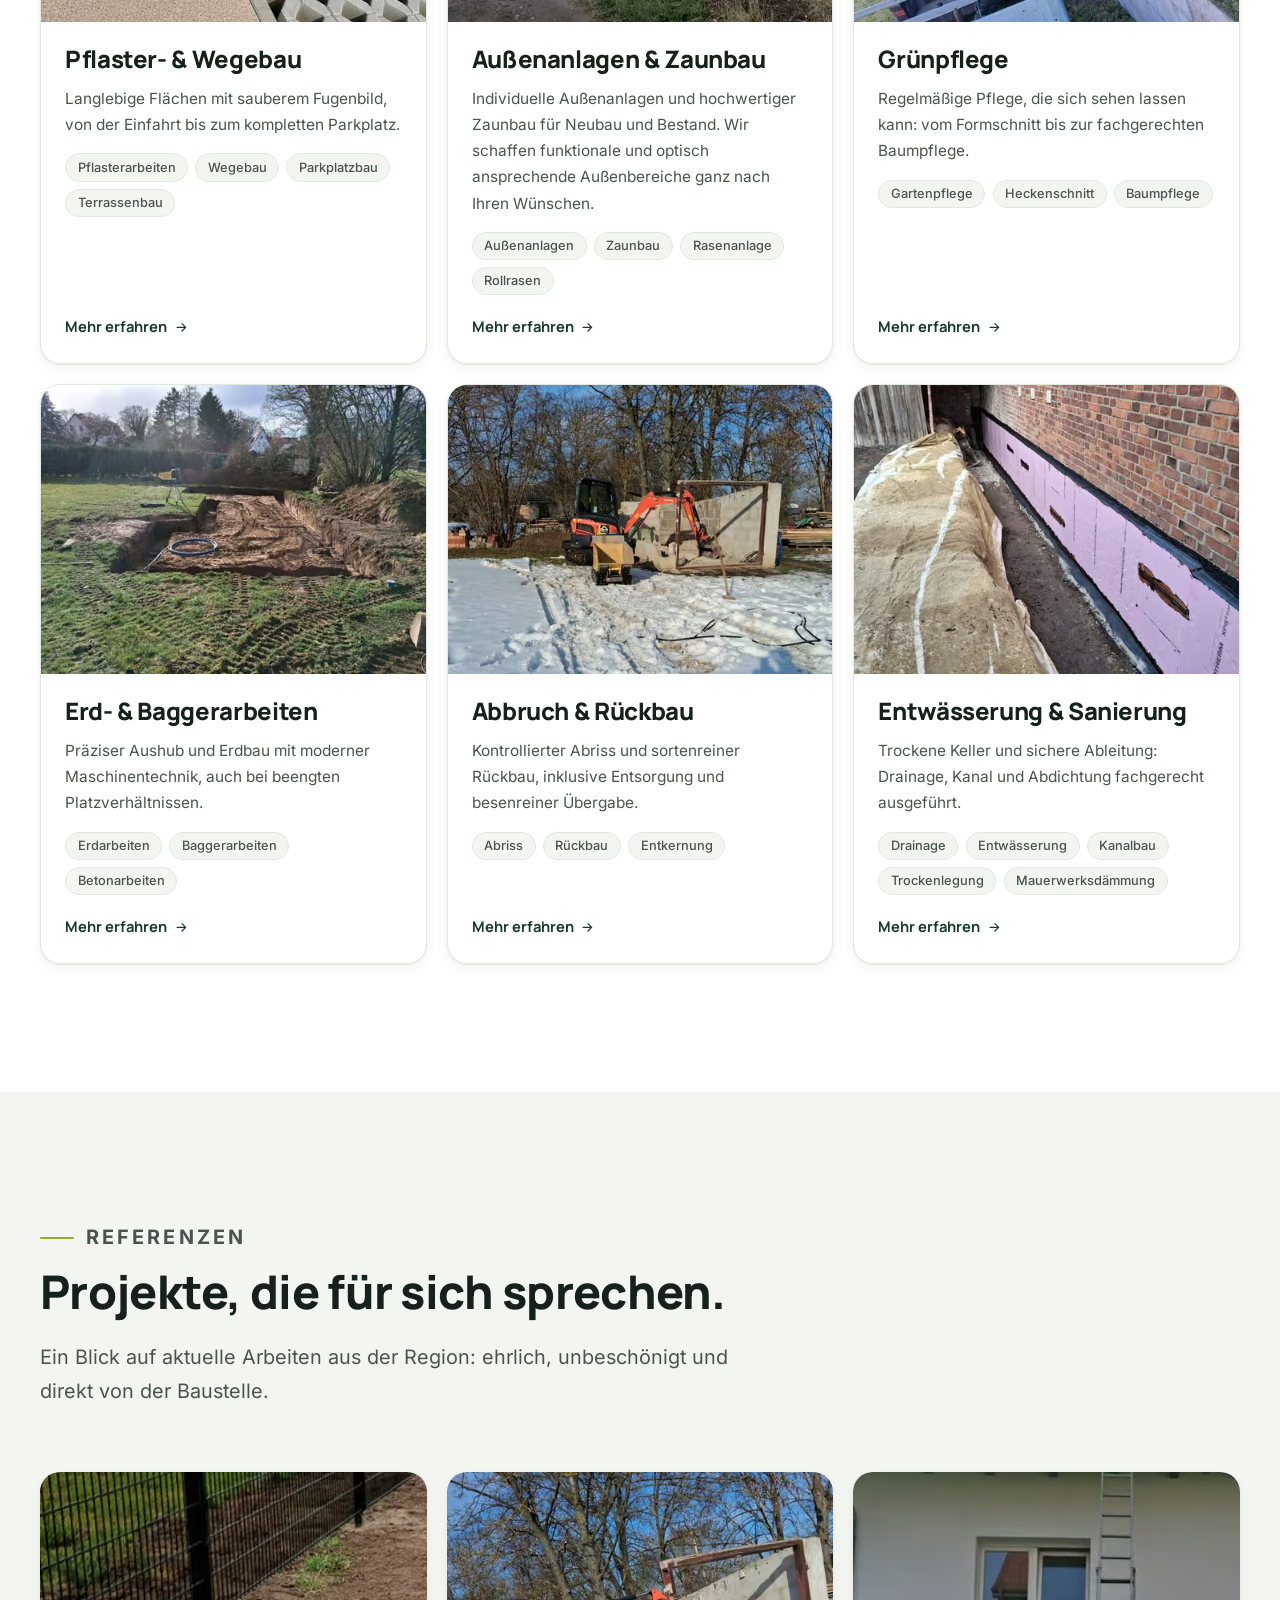
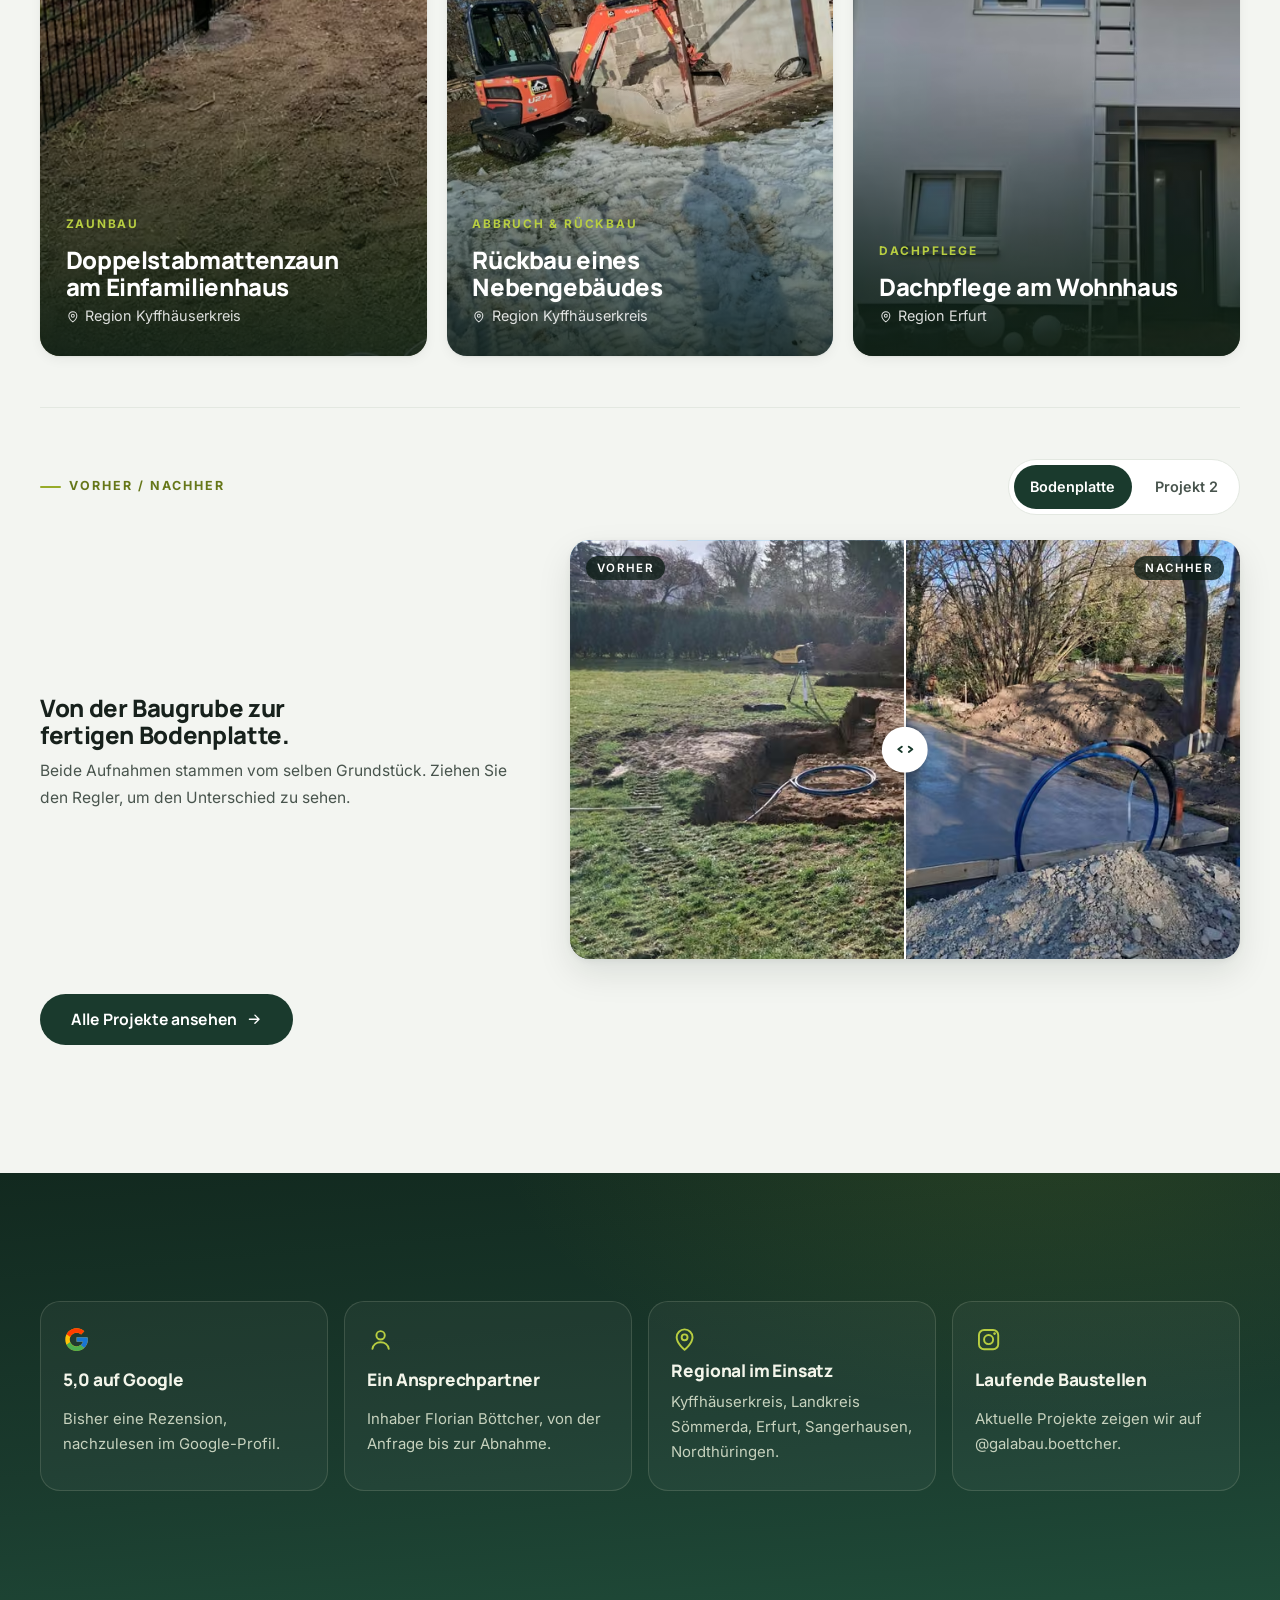
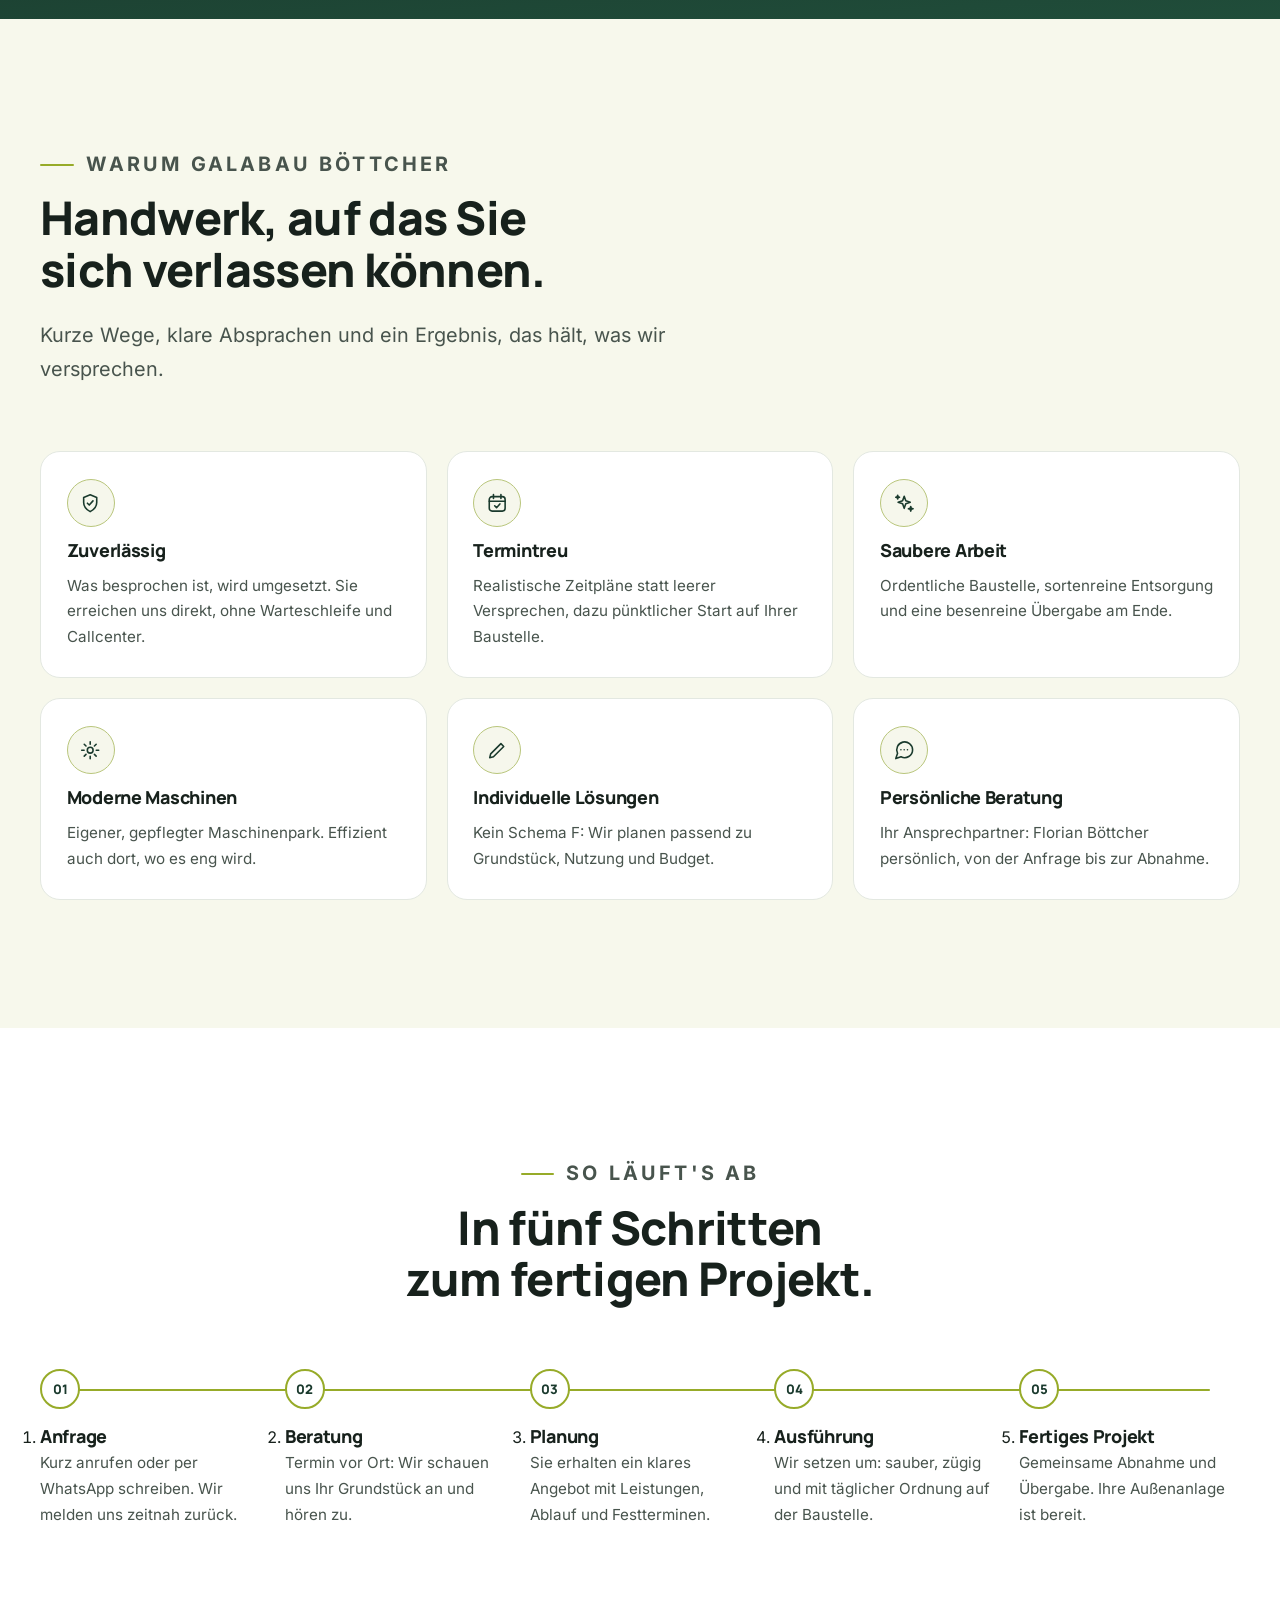
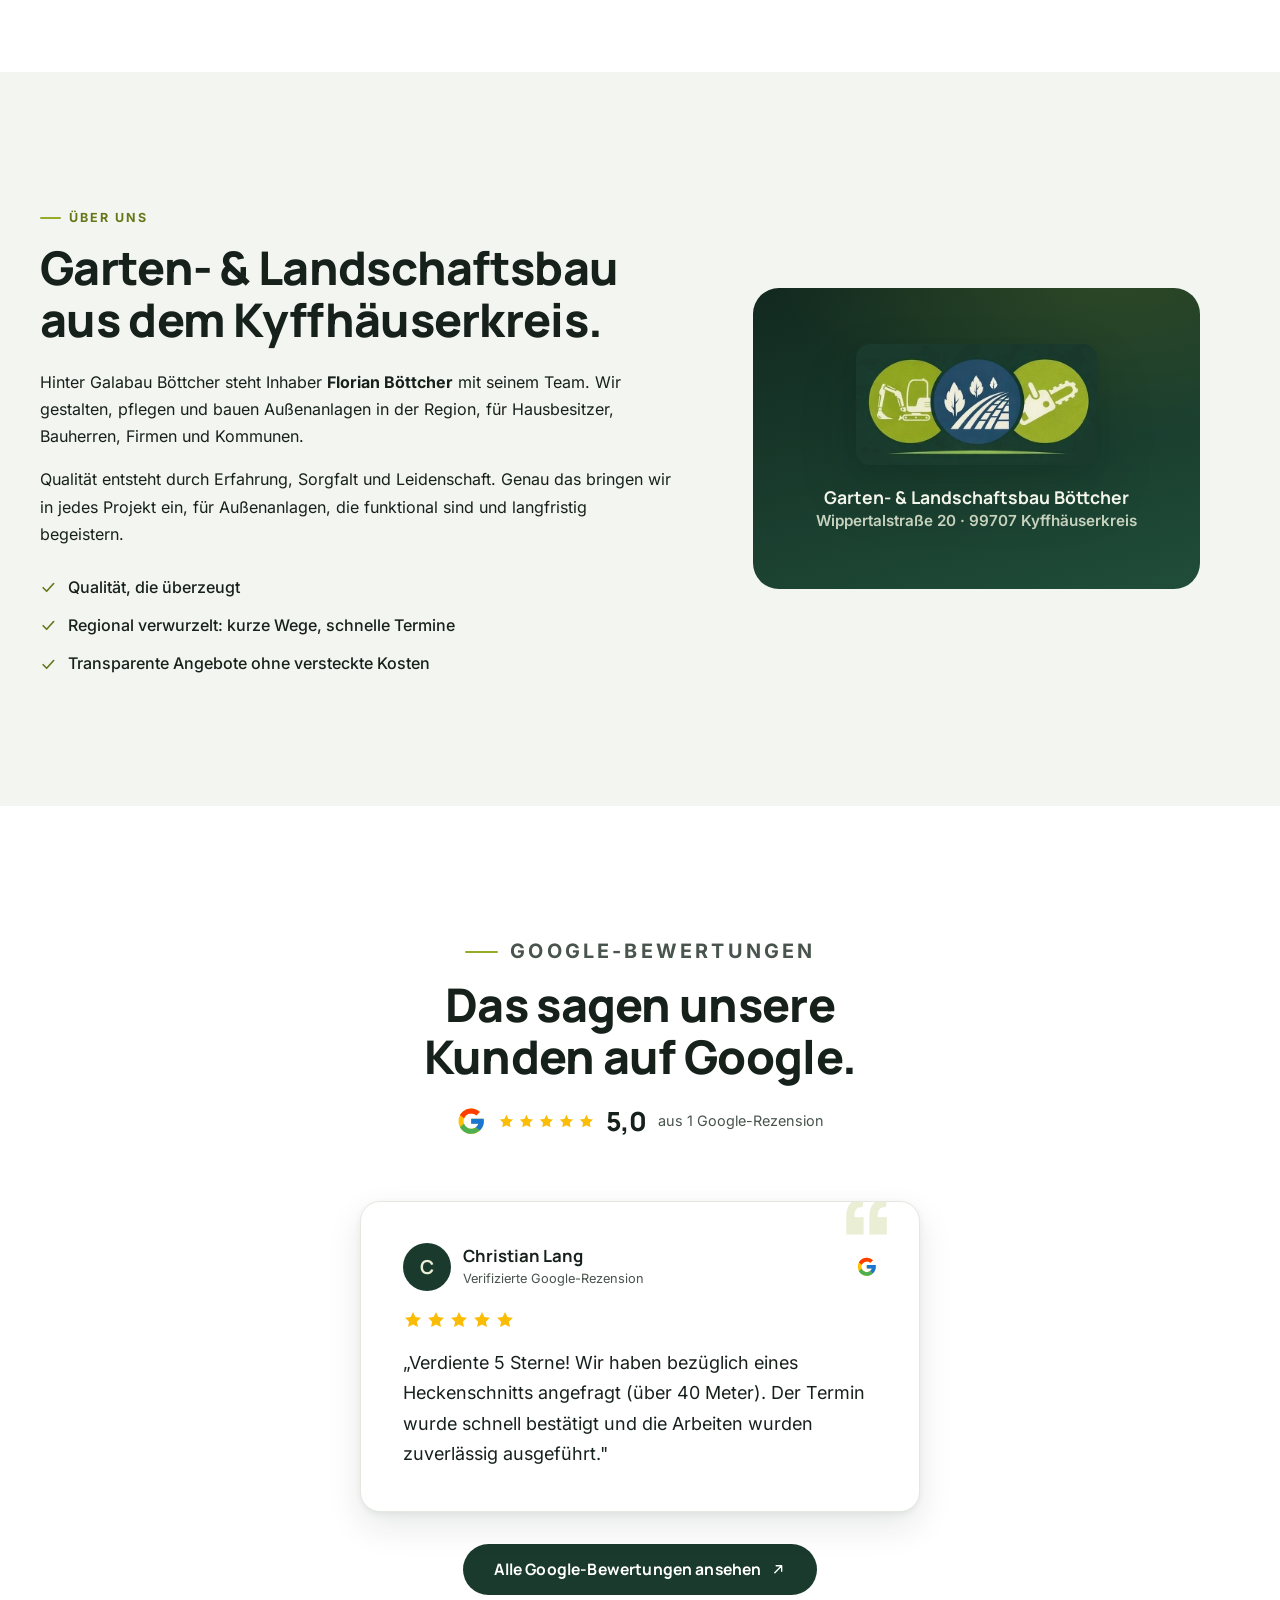
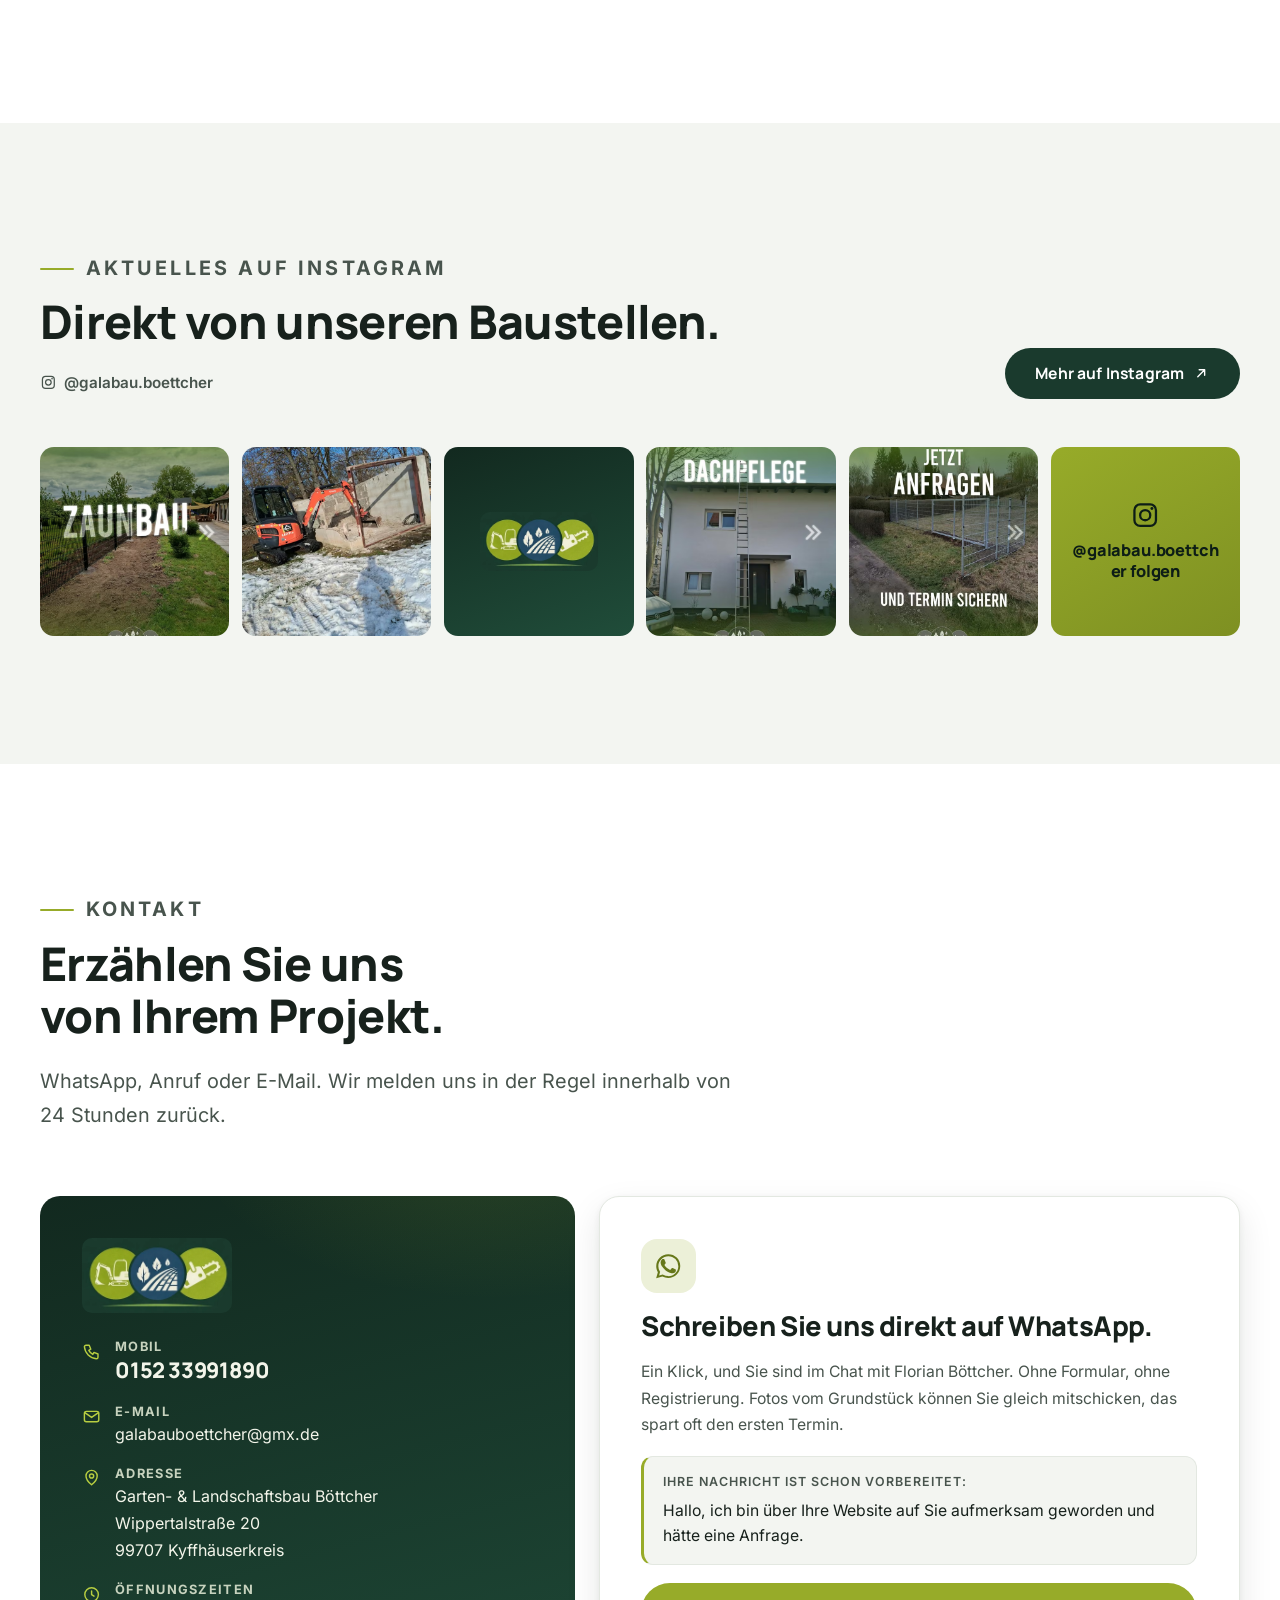
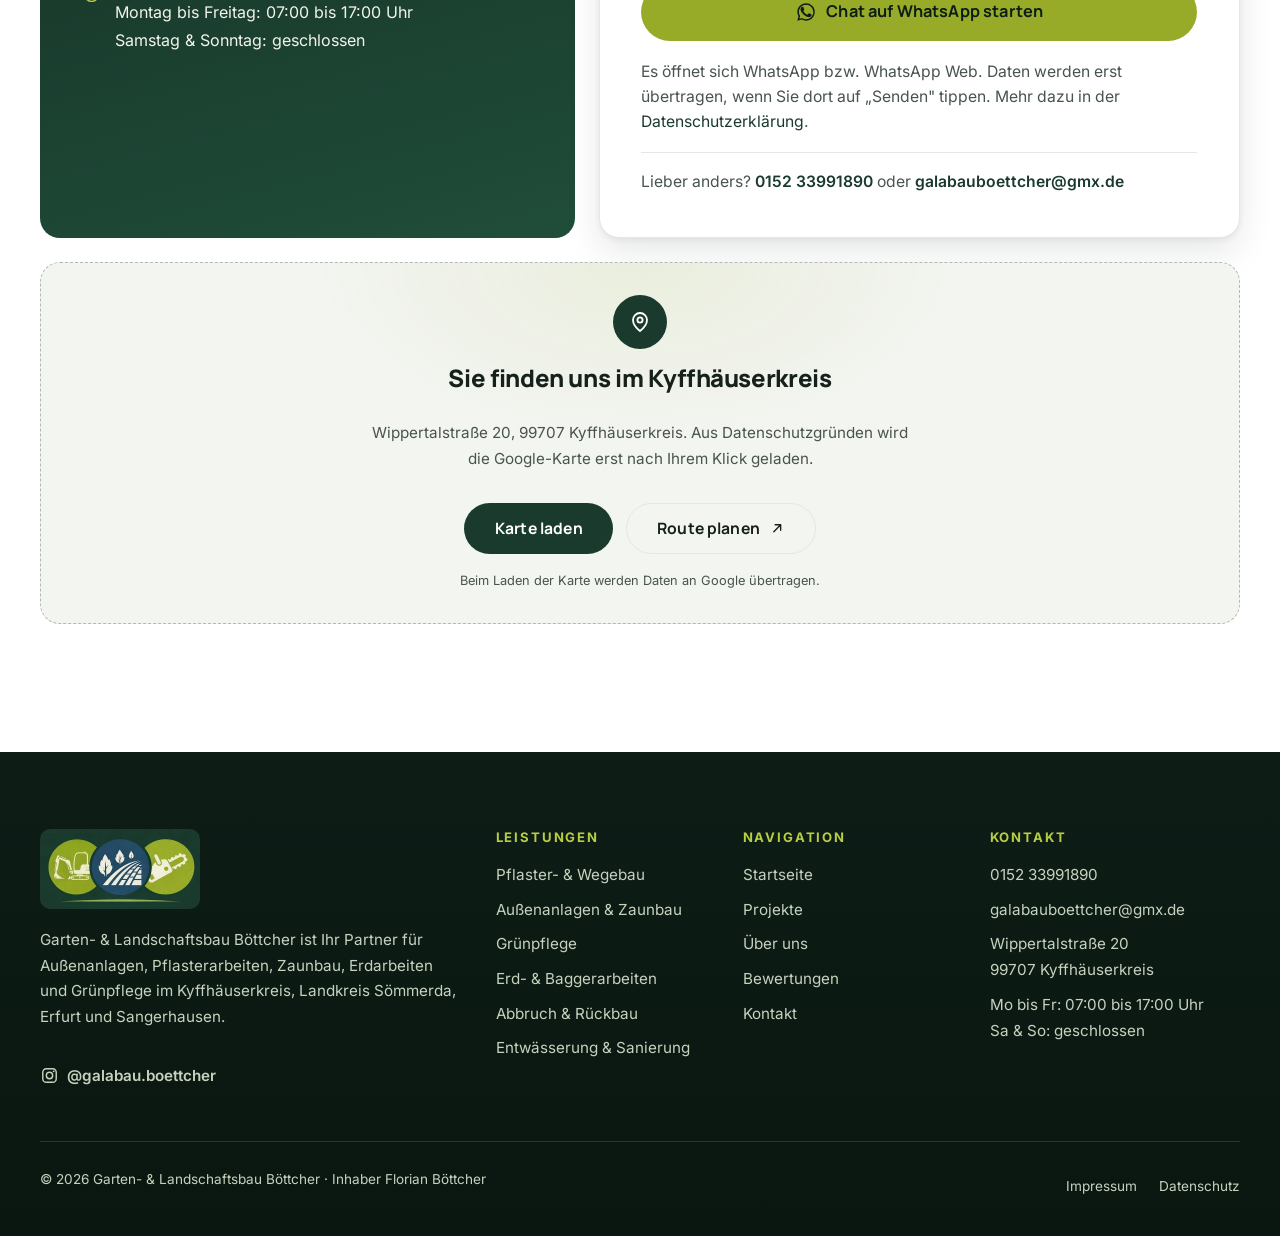
==== commit b9c92274: "Zweiter Vorher/Nachher-Vergleich mit Umschalter - Bilder aus Desktop "für claude" (1.jpeg = vorher, " ====
--- a/index.html
+++ b/index.html
@@ -387,29 +387,63 @@
           </a>
         </div>
 
-        <!-- Vorher/Nachher aus einem echten Projekt: Baugrube -> fertige Bodenplatte -->
-        <div class="ba-block reveal">
-          <div class="ba-block__head">
+        <!-- Vorher/Nachher: mehrere echte Vergleiche, per Umschalter waehlbar.
+             Ohne JavaScript sind alle Vergleiche untereinander sichtbar. -->
+        <div class="ba-block reveal" data-ba-switch>
+          <div class="ba-block__top">
             <p class="eyebrow">Vorher / Nachher</p>
-            <h3>Von der Baugrube zur fertigen Bodenplatte.</h3>
-            <p>Beide Aufnahmen stammen vom selben Grundstück. Ziehen Sie den Regler, um den Unterschied zu sehen.</p>
-          </div>
-          <div class="ba" data-ba>
-            <picture>
-              <source type="image/avif" srcset="assets/img/nachher-480.avif 480w, assets/img/nachher-800.avif 800w, assets/img/nachher-1200.avif 1200w" sizes="(min-width: 70em) 700px, 92vw">
-              <source type="image/webp" srcset="assets/img/nachher-480.webp 480w, assets/img/nachher-800.webp 800w, assets/img/nachher-1200.webp 1200w" sizes="(min-width: 70em) 700px, 92vw">
-              <img src="assets/img/nachher-800.jpg" srcset="assets/img/nachher-480.jpg 480w, assets/img/nachher-800.jpg 800w, assets/img/nachher-1200.jpg 1200w" sizes="(min-width: 70em) 700px, 92vw" width="1600" height="1200" loading="lazy" decoding="async" alt="Nachher: fertig gegossene Betonbodenplatte in der Schalung">
-            </picture>
-            <div class="ba__after" aria-hidden="true">
+            <div class="ba-tabs" role="tablist" aria-label="Vorher/Nachher-Vergleich auswählen">
+              <button class="ba-tabs__tab" type="button" role="tab" id="vn-start-tab-1" aria-controls="vn-start-panel-1" aria-selected="true">Bodenplatte</button>
+              <button class="ba-tabs__tab" type="button" role="tab" id="vn-start-tab-2" aria-controls="vn-start-panel-2" aria-selected="false" tabindex="-1">Projekt 2</button>
+            </div>
+          </div>
+
+          <div class="ba-panel" id="vn-start-panel-1" role="tabpanel" aria-labelledby="vn-start-tab-1">
+            <div class="ba-block__head">
+              <h3>Von der Baugrube zur fertigen Bodenplatte.</h3>
+              <p>Beide Aufnahmen stammen vom selben Grundstück. Ziehen Sie den Regler, um den Unterschied zu sehen.</p>
+            </div>
+            <div class="ba" data-ba>
               <picture>
-                <source type="image/avif" srcset="assets/img/vorher-480.avif 480w, assets/img/vorher-800.avif 800w, assets/img/vorher-1200.avif 1200w" sizes="(min-width: 70em) 700px, 92vw">
-                <source type="image/webp" srcset="assets/img/vorher-480.webp 480w, assets/img/vorher-800.webp 800w, assets/img/vorher-1200.webp 1200w" sizes="(min-width: 70em) 700px, 92vw">
-                <img src="assets/img/vorher-800.jpg" srcset="assets/img/vorher-480.jpg 480w, assets/img/vorher-800.jpg 800w, assets/img/vorher-1200.jpg 1200w" sizes="(min-width: 70em) 700px, 92vw" width="1600" height="1200" loading="lazy" decoding="async" alt="Vorher: ausgehobene Baugrube mit Erdaushub und Nivelliergerät">
+                <source type="image/avif" srcset="assets/img/nachher-480.avif 480w, assets/img/nachher-800.avif 800w, assets/img/nachher-1200.avif 1200w" sizes="(min-width: 70em) 700px, 92vw">
+                <source type="image/webp" srcset="assets/img/nachher-480.webp 480w, assets/img/nachher-800.webp 800w, assets/img/nachher-1200.webp 1200w" sizes="(min-width: 70em) 700px, 92vw">
+                <img src="assets/img/nachher-800.jpg" srcset="assets/img/nachher-480.jpg 480w, assets/img/nachher-800.jpg 800w, assets/img/nachher-1200.jpg 1200w" sizes="(min-width: 70em) 700px, 92vw" width="1600" height="1200" loading="lazy" decoding="async" alt="Nachher: fertig gegossene Betonbodenplatte in der Schalung">
               </picture>
-            </div>
-            <span class="ba__tag ba__tag--before">Vorher</span>
-            <span class="ba__tag ba__tag--after">Nachher</span>
-            <div class="ba__handle" role="slider" tabindex="0" aria-label="Vergleichsregler: Vorher/Nachher" aria-valuemin="0" aria-valuemax="100" aria-valuenow="50" aria-orientation="horizontal"></div>
+              <div class="ba__after" aria-hidden="true">
+                <picture>
+                  <source type="image/avif" srcset="assets/img/vorher-480.avif 480w, assets/img/vorher-800.avif 800w, assets/img/vorher-1200.avif 1200w" sizes="(min-width: 70em) 700px, 92vw">
+                  <source type="image/webp" srcset="assets/img/vorher-480.webp 480w, assets/img/vorher-800.webp 800w, assets/img/vorher-1200.webp 1200w" sizes="(min-width: 70em) 700px, 92vw">
+                  <img src="assets/img/vorher-800.jpg" srcset="assets/img/vorher-480.jpg 480w, assets/img/vorher-800.jpg 800w, assets/img/vorher-1200.jpg 1200w" sizes="(min-width: 70em) 700px, 92vw" width="1600" height="1200" loading="lazy" decoding="async" alt="Vorher: ausgehobene Baugrube mit Erdaushub und Nivelliergerät">
+                </picture>
+              </div>
+              <span class="ba__tag ba__tag--before">Vorher</span>
+              <span class="ba__tag ba__tag--after">Nachher</span>
+              <div class="ba__handle" role="slider" tabindex="0" aria-label="Vergleichsregler: Vorher/Nachher" aria-valuemin="0" aria-valuemax="100" aria-valuenow="50" aria-orientation="horizontal"></div>
+            </div>
+          </div>
+
+          <div class="ba-panel" id="vn-start-panel-2" role="tabpanel" aria-labelledby="vn-start-tab-2">
+            <div class="ba-block__head">
+              <h3>Vorher / Nachher</h3>
+              <p>Ziehen Sie den Regler, um den Zustand vorher und nachher zu vergleichen.</p>
+            </div>
+            <div class="ba ba--portrait" data-ba>
+              <picture>
+                <source type="image/avif" srcset="assets/img/nachher-2-480.avif 480w, assets/img/nachher-2-800.avif 800w, assets/img/nachher-2-1200.avif 1200w" sizes="(min-width: 56em) 26rem, 92vw">
+                <source type="image/webp" srcset="assets/img/nachher-2-480.webp 480w, assets/img/nachher-2-800.webp 800w, assets/img/nachher-2-1200.webp 1200w" sizes="(min-width: 56em) 26rem, 92vw">
+                <img src="assets/img/nachher-2-800.jpg" srcset="assets/img/nachher-2-480.jpg 480w, assets/img/nachher-2-800.jpg 800w, assets/img/nachher-2-1200.jpg 1200w" sizes="(min-width: 56em) 26rem, 92vw" width="1200" height="1600" loading="lazy" decoding="async" alt="Nachher: glatt abgezogene Bodenfläche in einem Raum mit Folie am Wandsockel">
+              </picture>
+              <div class="ba__after" aria-hidden="true">
+                <picture>
+                  <source type="image/avif" srcset="assets/img/vorher-2-480.avif 480w, assets/img/vorher-2-800.avif 800w, assets/img/vorher-2-1200.avif 1200w" sizes="(min-width: 56em) 26rem, 92vw">
+                  <source type="image/webp" srcset="assets/img/vorher-2-480.webp 480w, assets/img/vorher-2-800.webp 800w, assets/img/vorher-2-1200.webp 1200w" sizes="(min-width: 56em) 26rem, 92vw">
+                  <img src="assets/img/vorher-2-800.jpg" srcset="assets/img/vorher-2-480.jpg 480w, assets/img/vorher-2-800.jpg 800w, assets/img/vorher-2-1200.jpg 1200w" sizes="(min-width: 56em) 26rem, 92vw" width="1200" height="1600" loading="lazy" decoding="async" alt="Vorher: aufgeschütteter, noch unebener Boden mit Rohrleitung">
+                </picture>
+              </div>
+              <span class="ba__tag ba__tag--before">Vorher</span>
+              <span class="ba__tag ba__tag--after">Nachher</span>
+              <div class="ba__handle" role="slider" tabindex="0" aria-label="Vergleichsregler Projekt 2: Vorher/Nachher" aria-valuemin="0" aria-valuemax="100" aria-valuenow="50" aria-orientation="horizontal"></div>
+            </div>
           </div>
         </div>
 
--- a/css/main.css
+++ b/css/main.css
@@ -1449,6 +1449,59 @@
 .ba-block__head h3 { margin: .3em 0 .4em; font-size: var(--fs-h3); }
 .ba-block__head p { color: var(--text-soft); font-size: .97rem; max-width: 34rem; }
 
+/* Hochformat-Vergleich: gleiches Seitenverhaeltnis wie die Originale (3:4),
+   dadurch identischer Ausschnitt fuer Vorher und Nachher. Schmal gehalten,
+   damit er auf dem Desktop nicht die ganze Hoehe fuellt. */
+/* width: 100% noetig, sonst schrumpft der Slider im Grid-Panel auf Inhaltsbreite */
+.ba.ba--portrait { width: 100%; max-width: 26rem; justify-self: center; margin-inline: auto; }
+.ba.ba--portrait img { aspect-ratio: 3 / 4; }
+
+/* Umschalter zwischen mehreren Vergleichen: schlichte Pillen im Stil der
+   Sprungmarken, kein Galerie-Plugin. Ohne JavaScript ausgeblendet, dann
+   stehen alle Vergleiche untereinander. */
+.ba-block__top {
+  display: flex;
+  flex-wrap: wrap;
+  align-items: center;
+  justify-content: space-between;
+  gap: .8rem 1.5rem;
+}
+.ba-block__top .eyebrow { margin-bottom: 0; }
+.ba-tabs {
+  display: inline-flex;
+  flex-wrap: wrap;
+  gap: .4rem;
+  padding: .3rem;
+  border: 1px solid var(--line);
+  border-radius: 999px;
+  background: var(--bg-card);
+}
+html:not(.js) .ba-tabs { display: none; }
+.ba-tabs__tab {
+  min-height: 2.75rem;
+  padding: .5em 1.15em;
+  border: 0;
+  border-radius: 999px;
+  background: transparent;
+  color: var(--text-soft);
+  font: 600 .9rem/1.2 var(--font-body);
+  transition: background var(--t-fast), color var(--t-fast);
+}
+.ba-tabs__tab:hover { color: var(--brand); }
+.ba-tabs__tab[aria-selected="true"] { background: var(--brand); color: #fff; }
+.ba-panel { display: grid; gap: 1.6rem; align-items: center; }
+/* display:grid wuerde das hidden-Attribut sonst aushebeln */
+.ba-panel[hidden] { display: none; }
+.ba-panel + .ba-panel { margin-top: 2.5rem; }
+html.js .ba-panel + .ba-panel { margin-top: 0; }
+.ba-panel__caption {
+  margin: 0 0 1.1rem;
+  text-align: center;
+  color: var(--text-soft);
+}
+.ba-switch .ba-tabs { display: flex; width: fit-content; margin: 0 auto 1.4rem; }
+html:not(.js) .ba-switch .ba-tabs { display: none; }
+
 .ba {
   position: relative;
   border-radius: var(--radius);
@@ -1469,7 +1522,7 @@
   48%, 58% { --pos: 64%; }
 }
 html.js .ba.reveal.in,
-html.js .reveal.in > .ba {
+html.js .reveal.in .ba {
   animation: ba-sweep 2.6s cubic-bezier(.65, 0, .35, 1) .5s 1 both;
 }
 .ba.ba--interacted { animation: none !important; }
@@ -1533,8 +1586,9 @@
   border-radius: 999px;
   background: rgba(13, 29, 22, .78);
   color: #fff;
-  font: 600 .8rem/1.3 var(--font-body);
-  letter-spacing: .06em;
+  font: 600 .72rem/1.3 var(--font-body);
+  letter-spacing: .12em;
+  text-transform: uppercase;
   pointer-events: none;
 }
 .ba__tag--before { left: 1rem; }
@@ -1736,7 +1790,7 @@
   }
   .hero__brand { aspect-ratio: 4 / 5; }
 
-  .ba-block { grid-template-columns: 5fr 7fr; gap: clamp(2rem, 4vw, 3.5rem); }
+  .ba-block .ba-panel { grid-template-columns: 5fr 7fr; gap: clamp(2rem, 4vw, 3.5rem); }
   .ba-block__head { margin-bottom: 0; }
 
   .main-nav { display: block; }
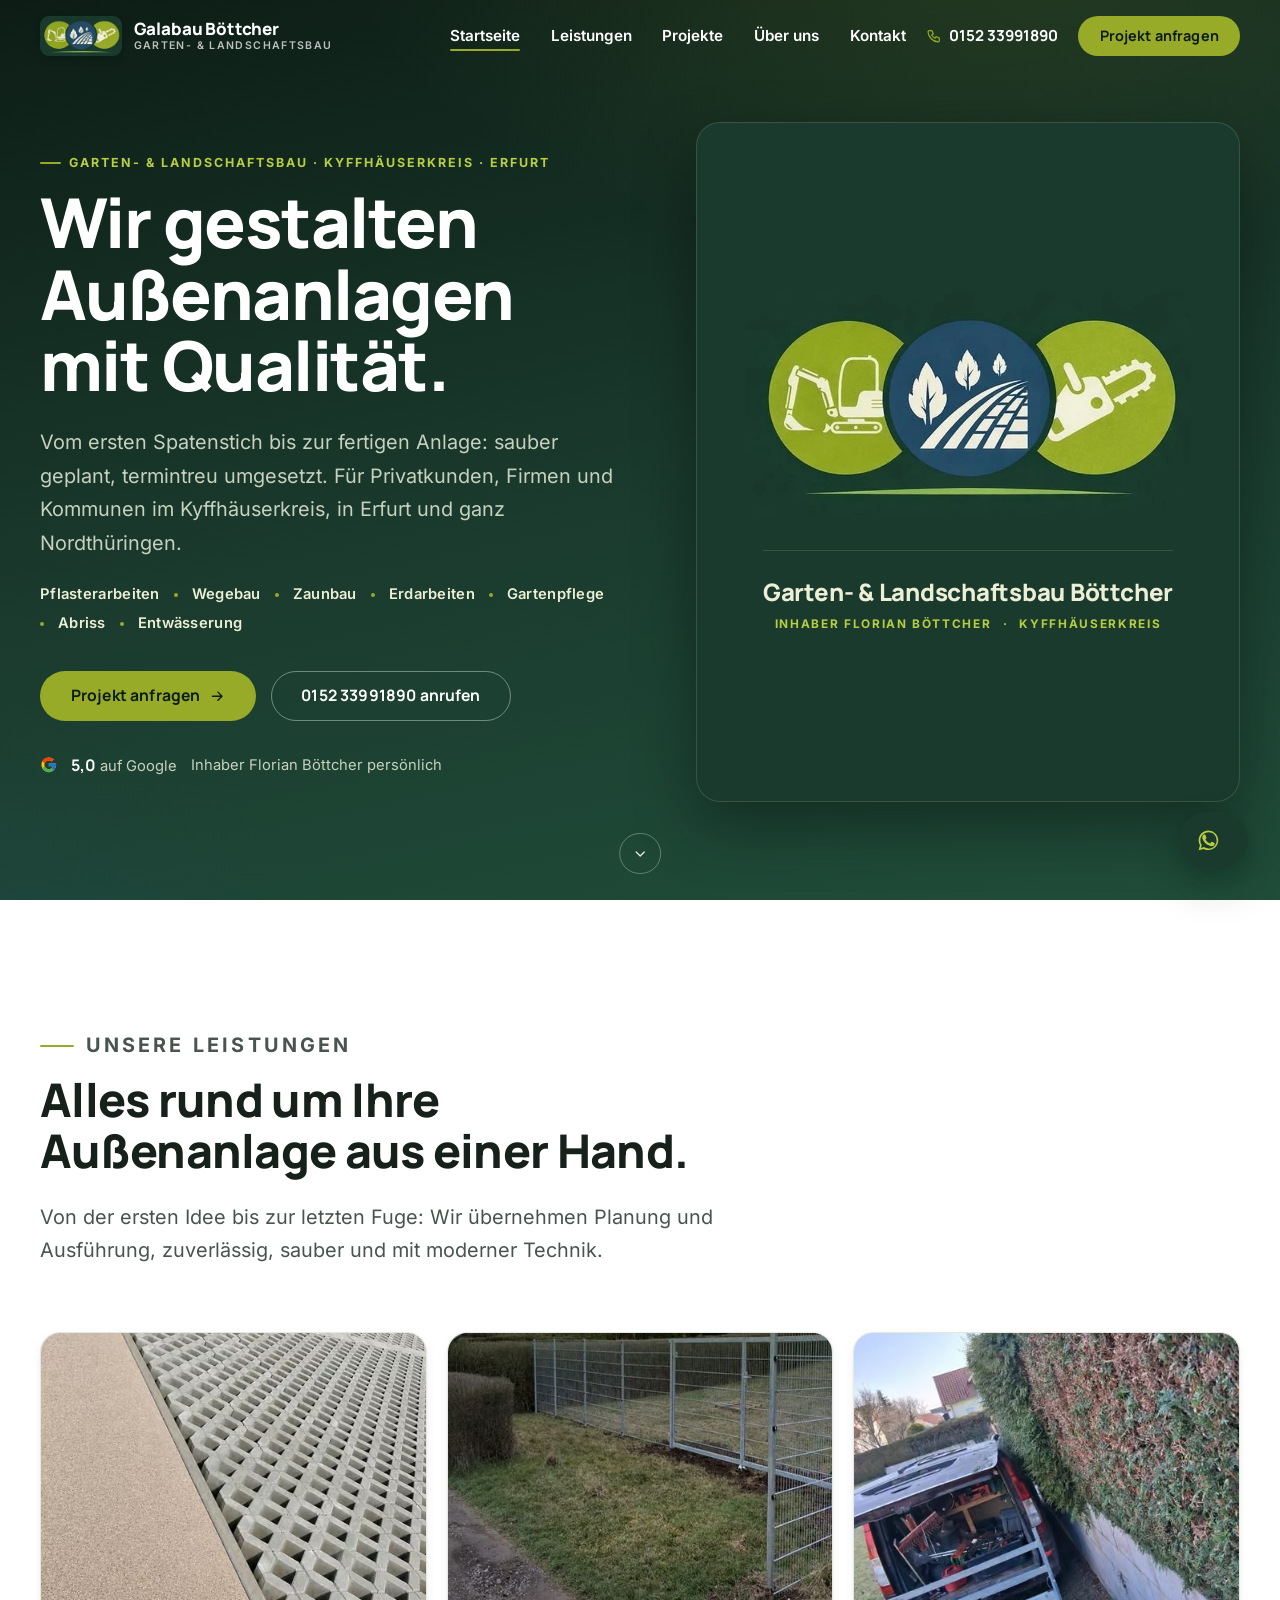
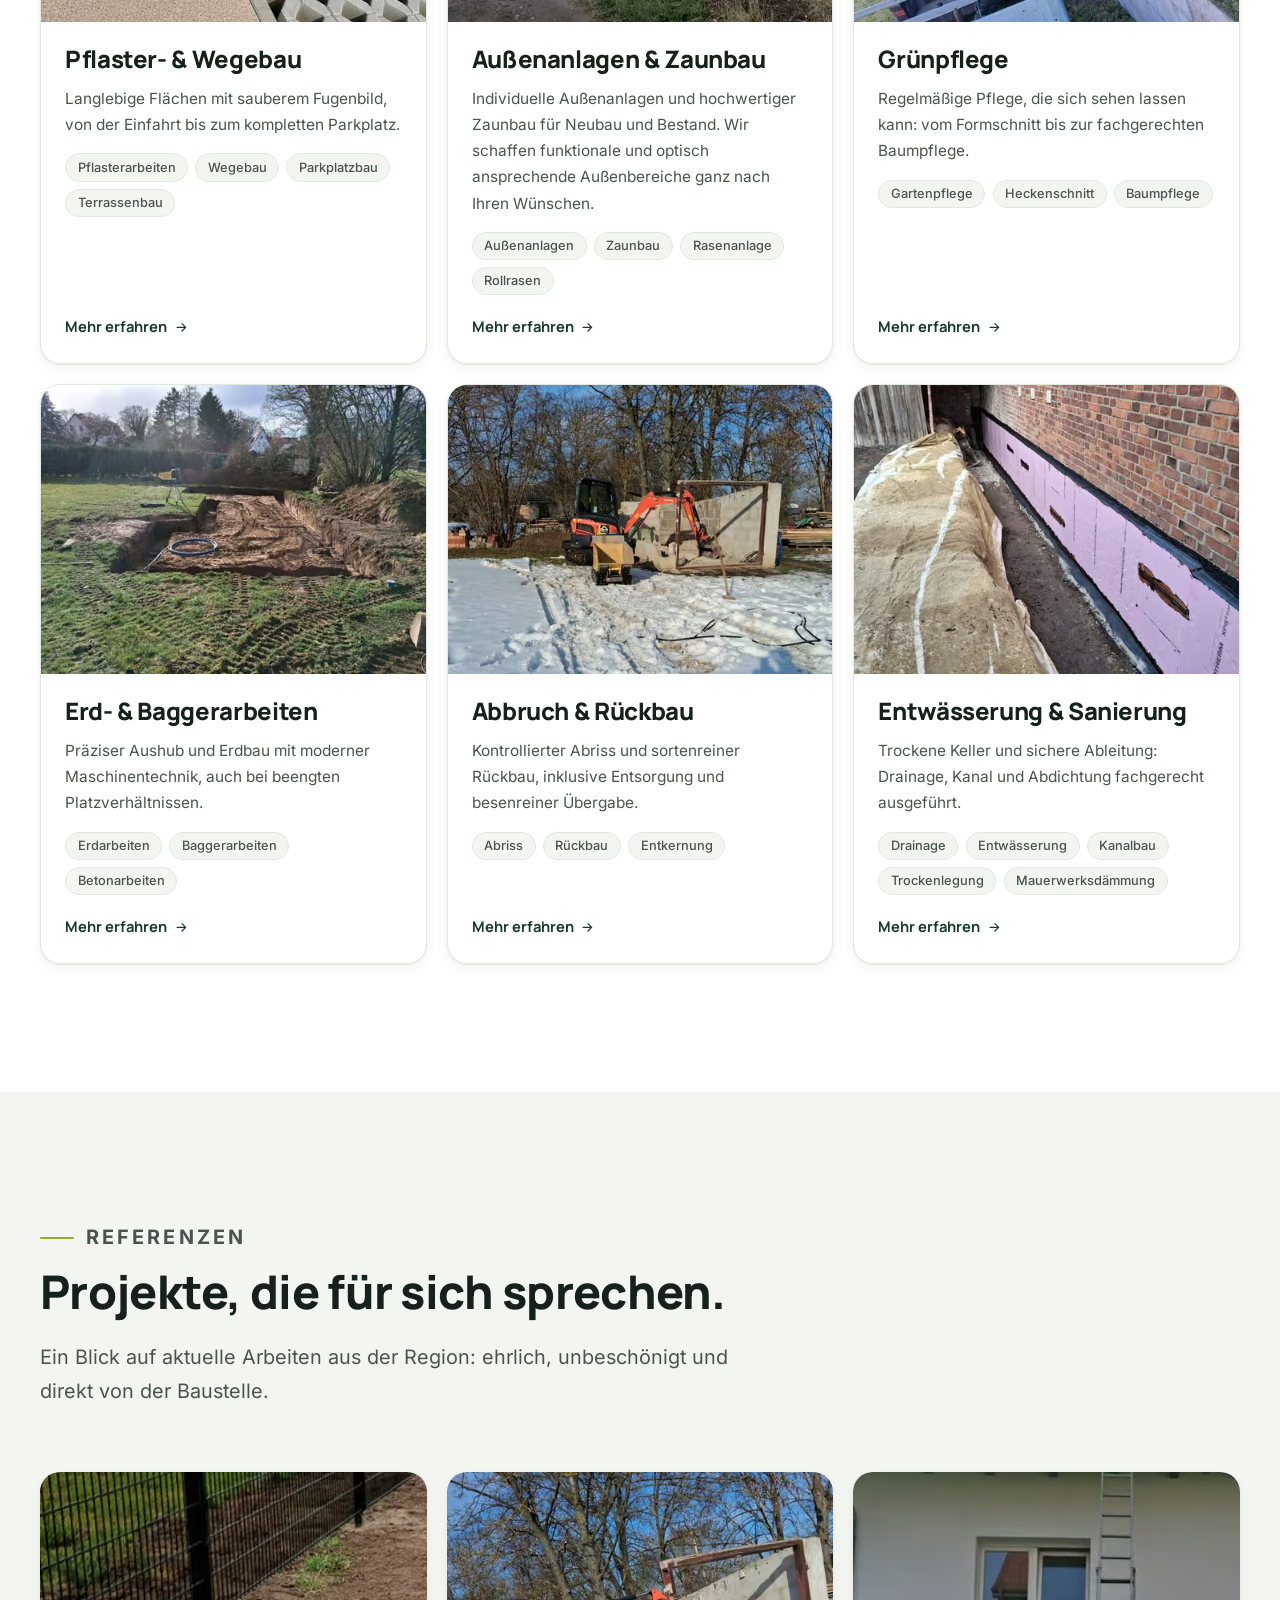
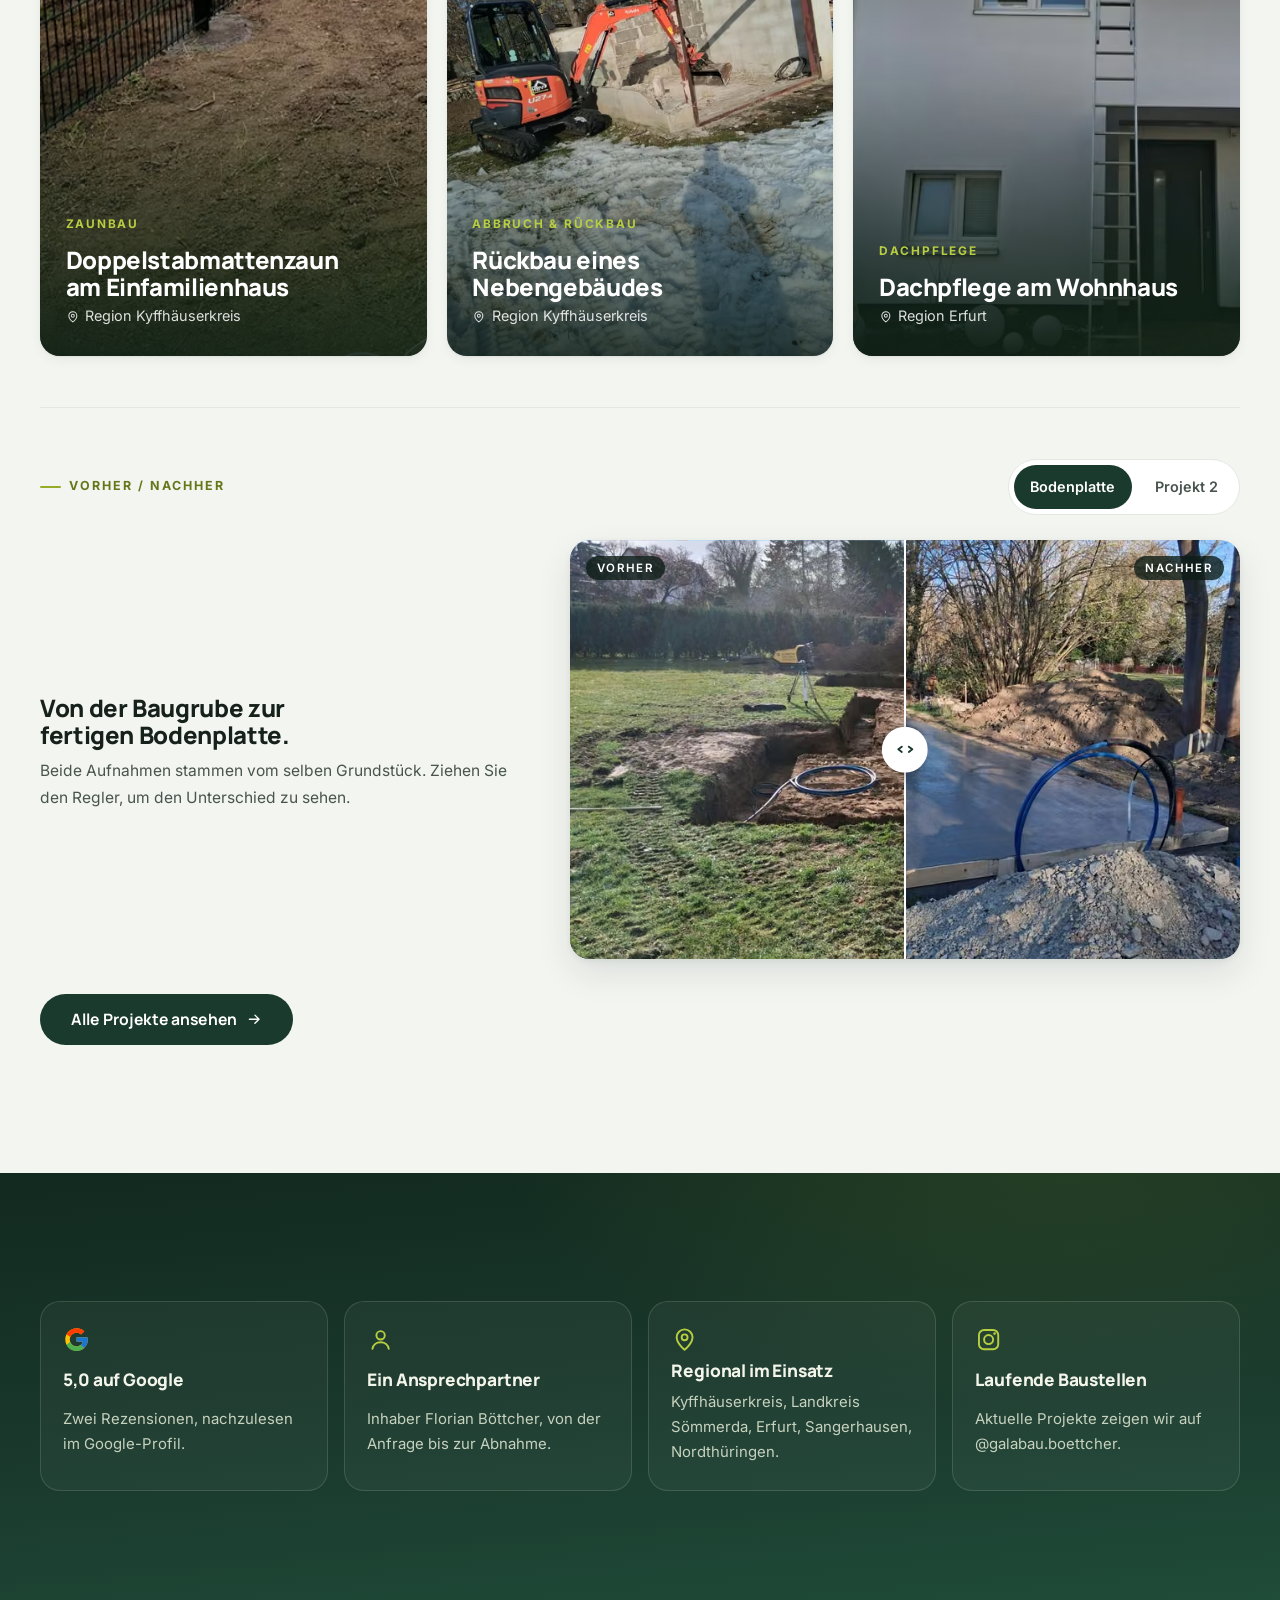
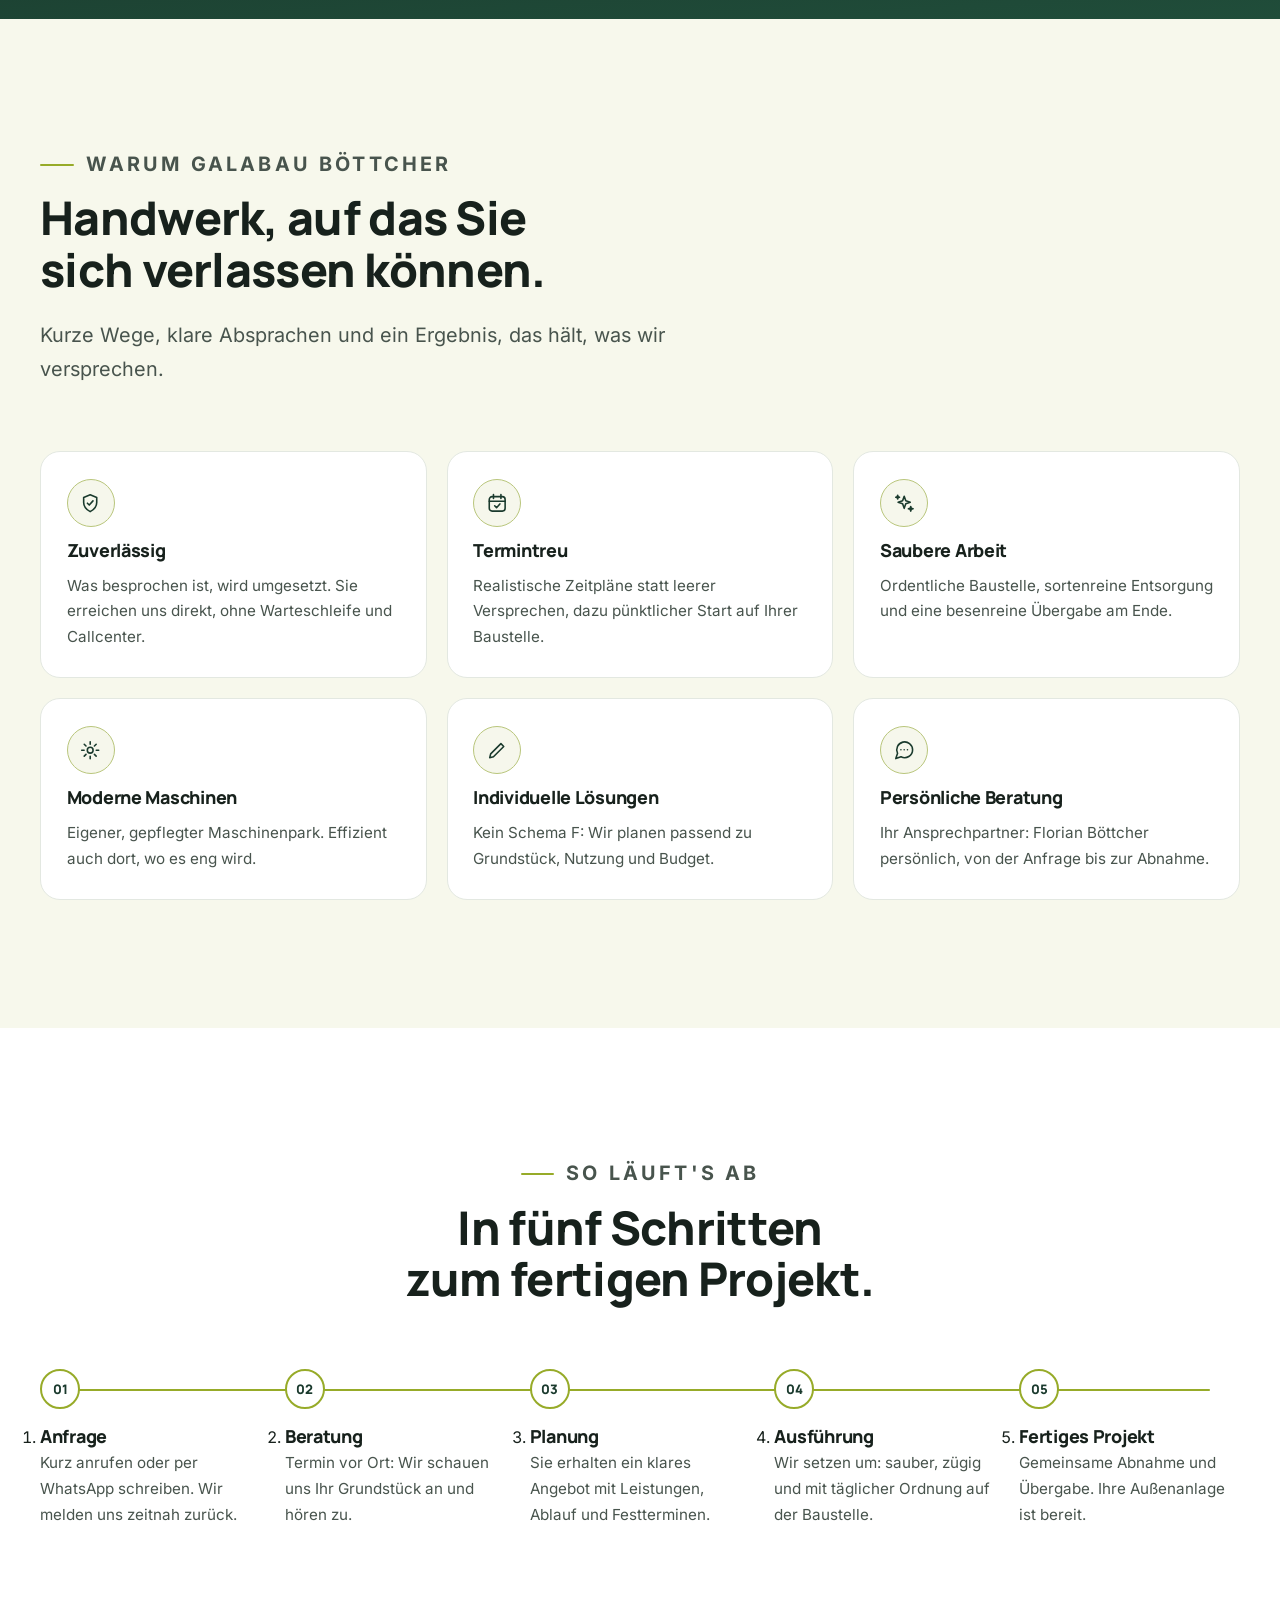
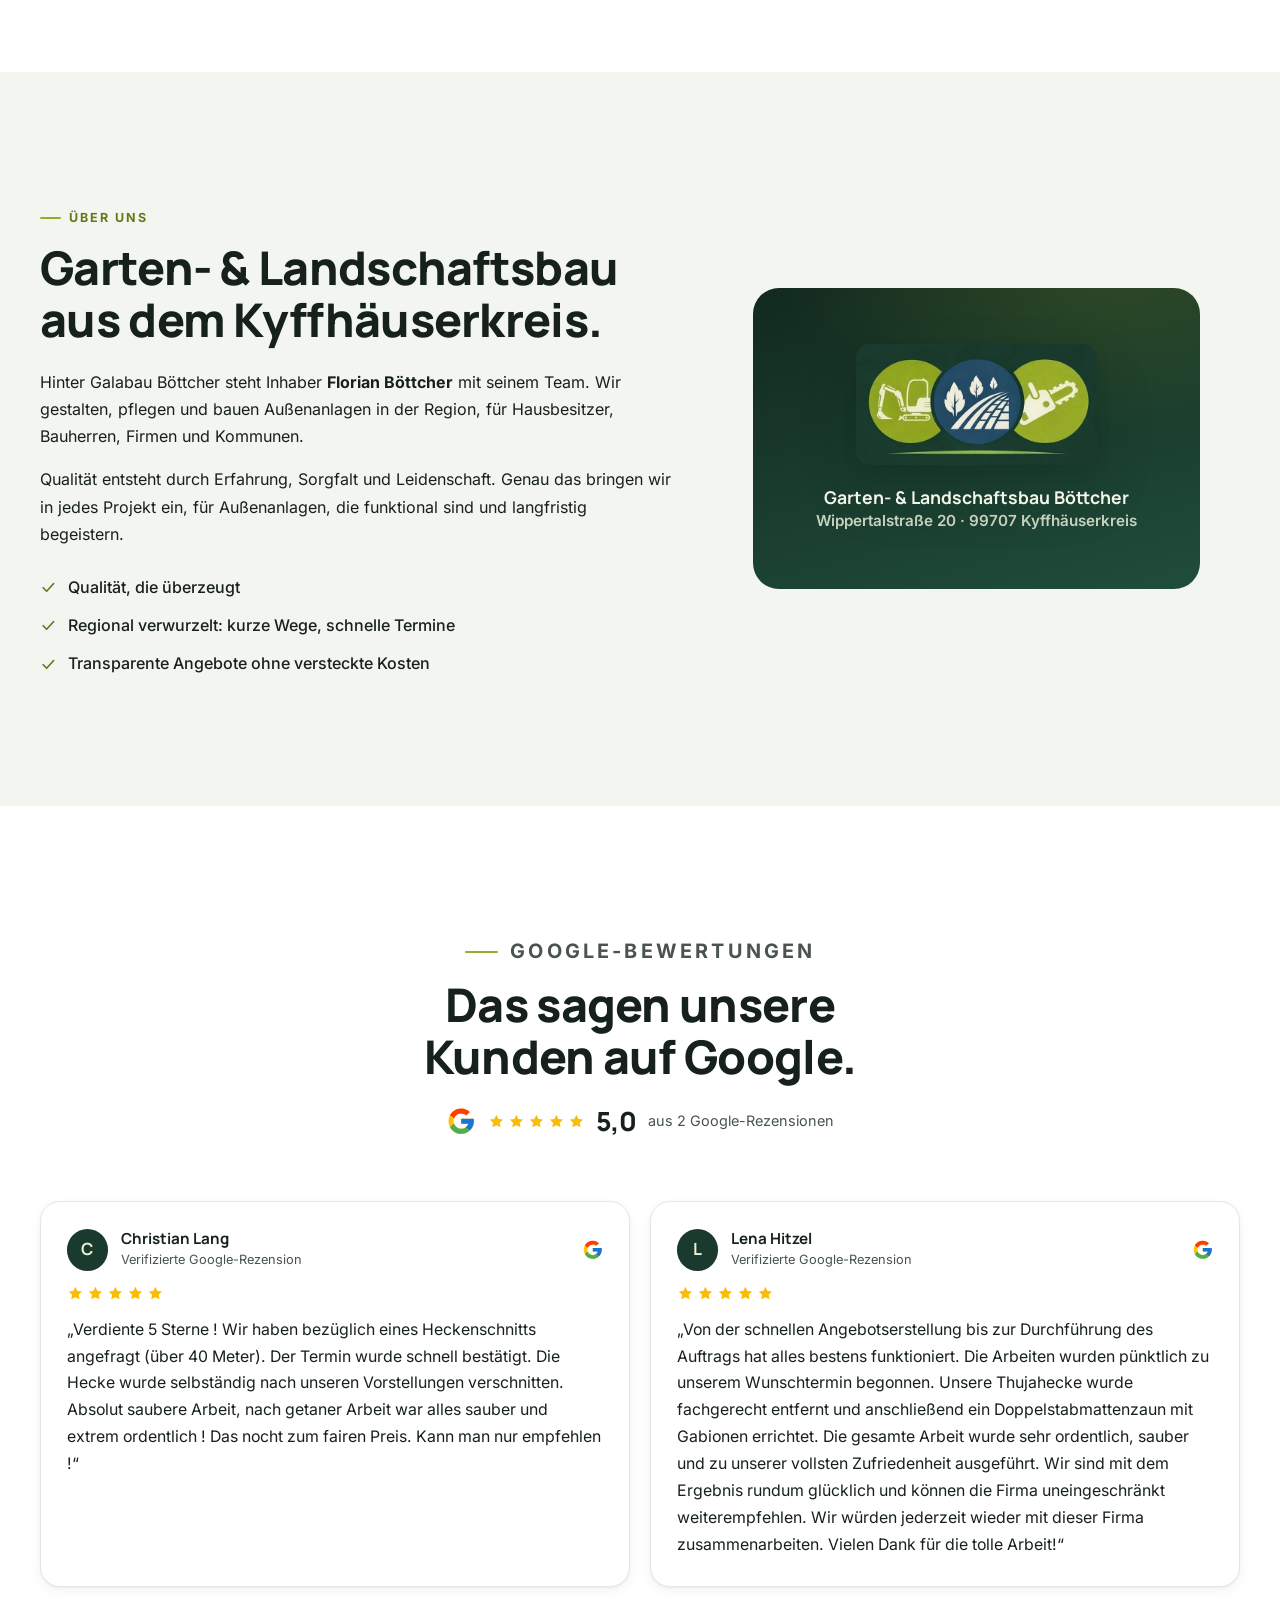
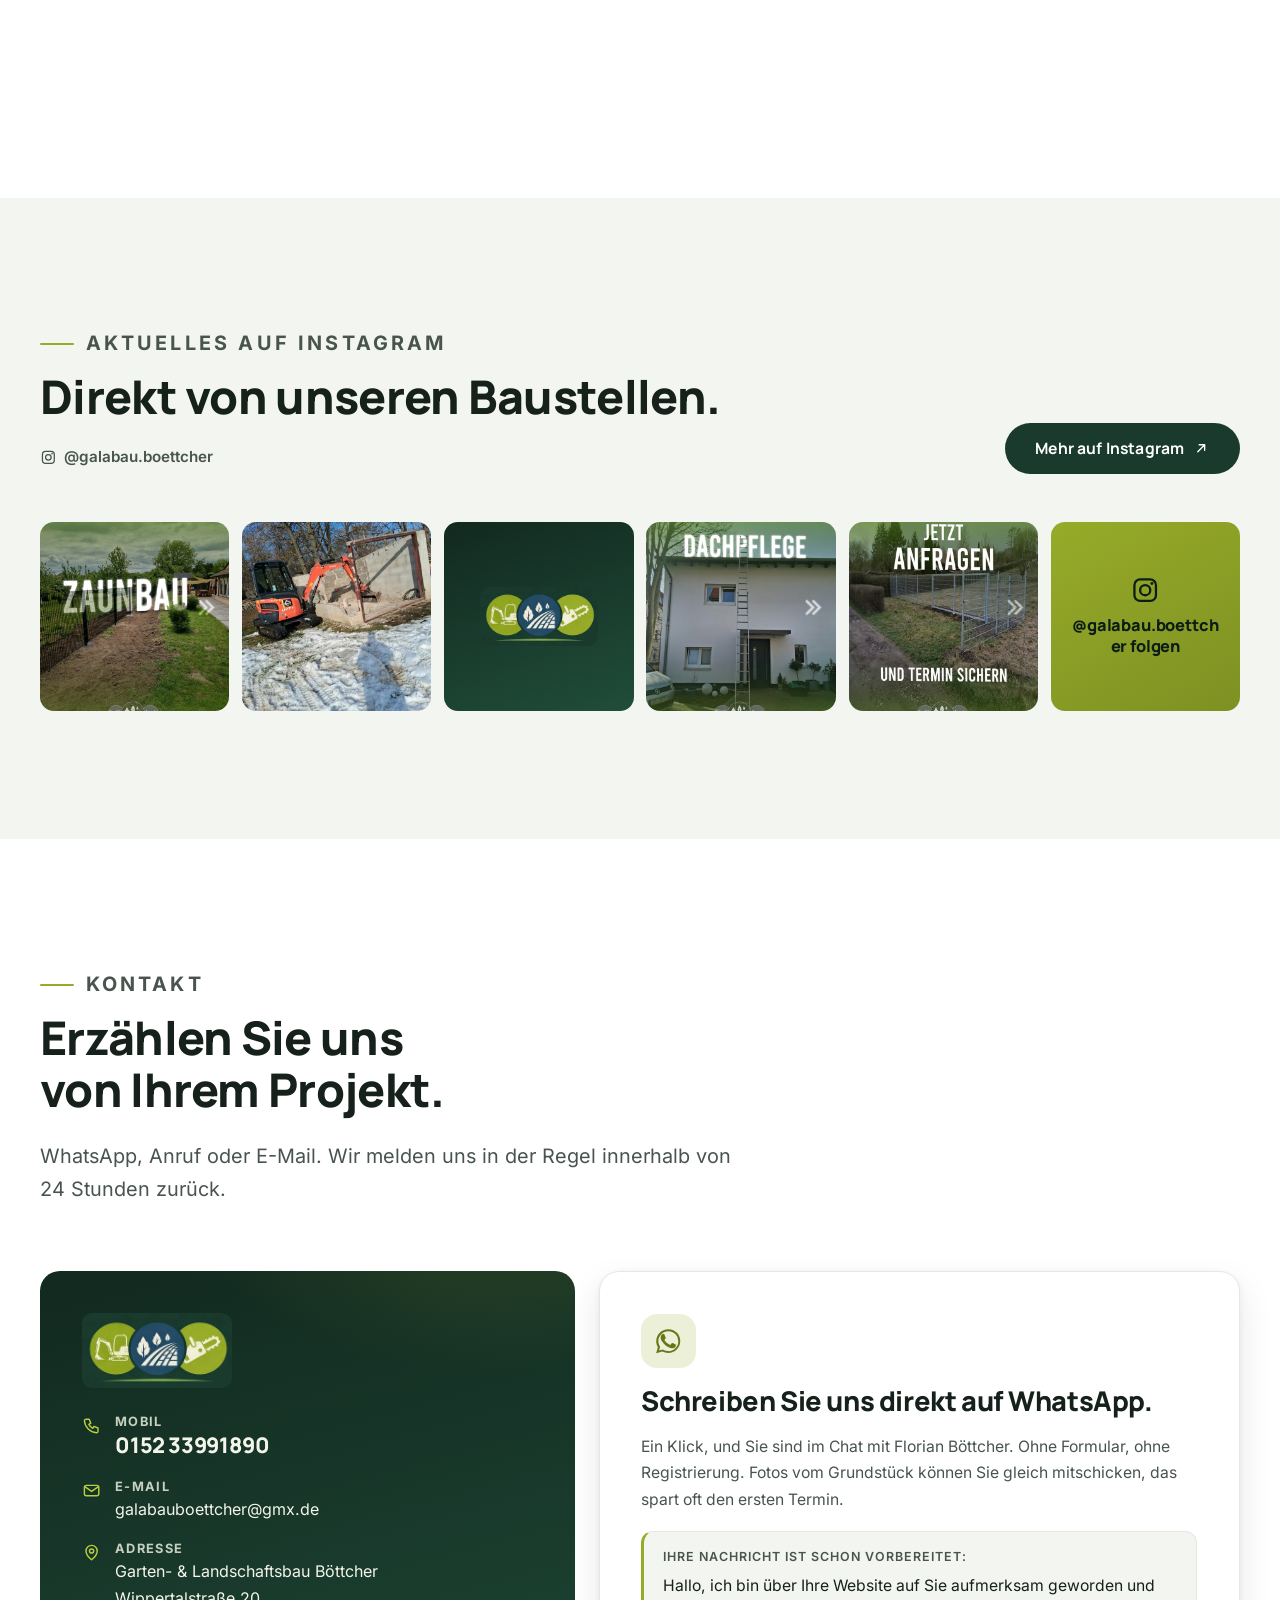
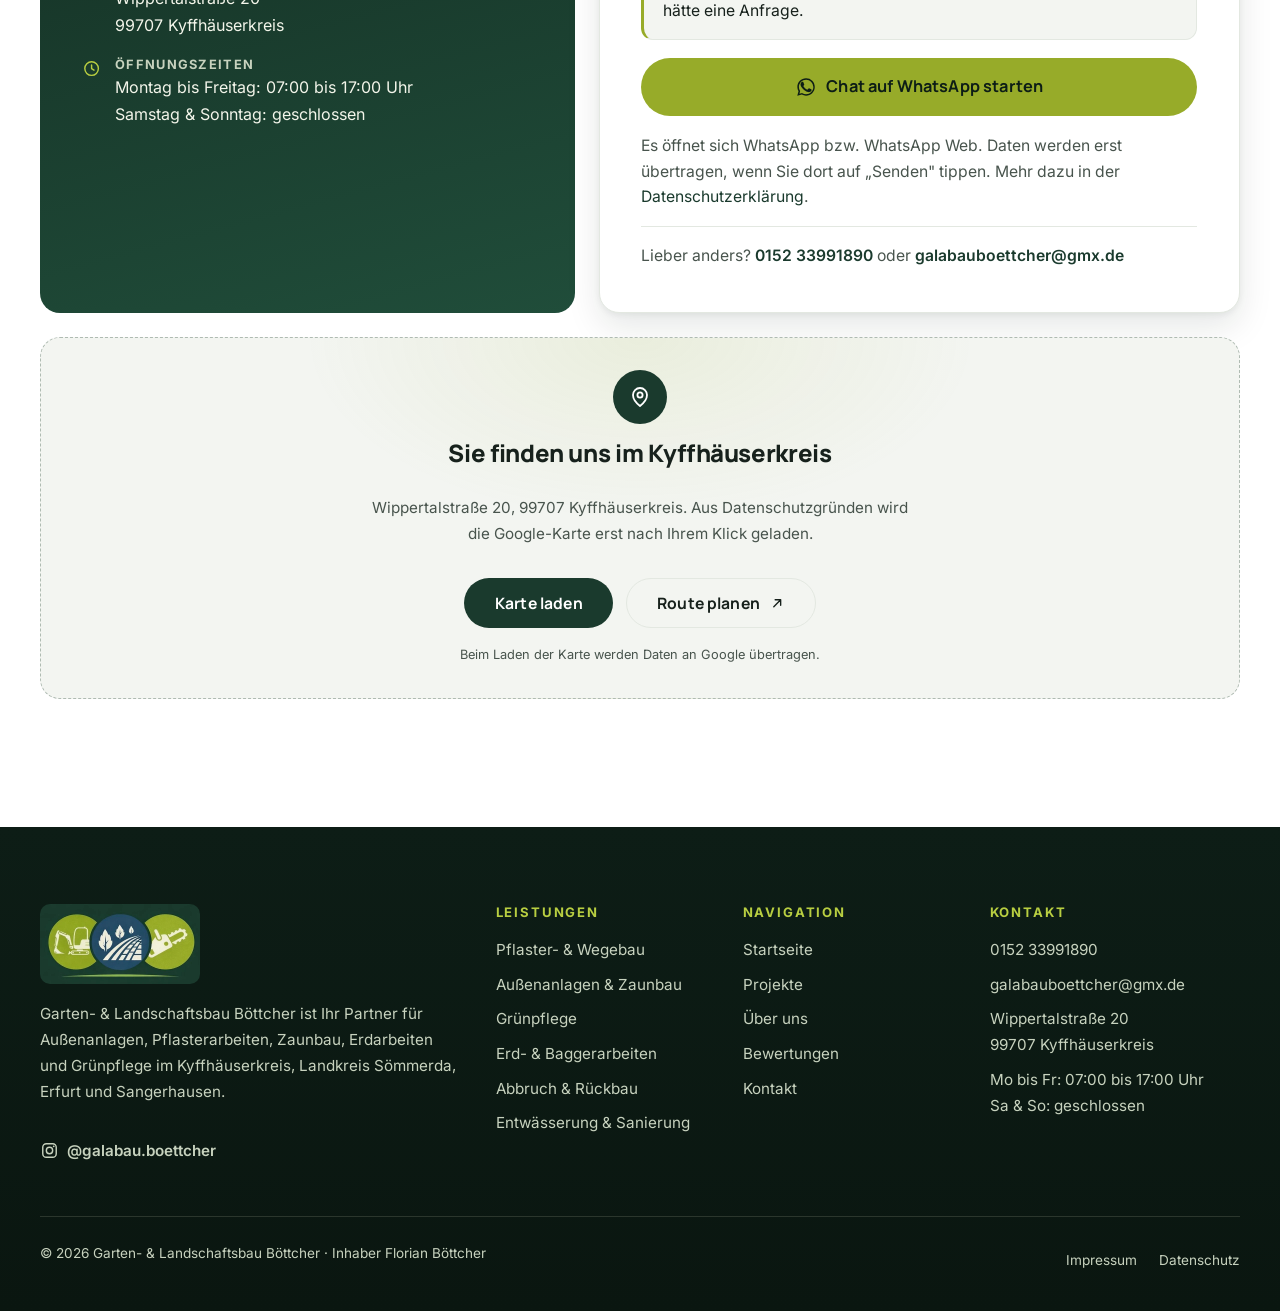
==== commit 3f5ed6f8: "Zweite Google-Rezension aufgenommen, erste auf echten Wortlaut korrigiert Aus dem Google-Profil uebe" ====
--- a/index.html
+++ b/index.html
@@ -36,74 +36,161 @@
 
   <script type="application/ld+json">
   {
-    "@context": "https://schema.org",
-    "@type": "HomeAndConstructionBusiness",
-    "@id": "https://xn--galabau-bttcher-htb.com/#business",
-    "name": "Garten- & Landschaftsbau Böttcher",
-    "alternateName": "Galabau Böttcher",
-    "founder": { "@type": "Person", "name": "Florian Böttcher" },
-    "url": "https://xn--galabau-bttcher-htb.com/",
-    "logo": "https://xn--galabau-bttcher-htb.com/assets/img/logo-mark.png",
-    "image": "https://xn--galabau-bttcher-htb.com/assets/img/og-image.jpg",
-    "telephone": "+49 152 33991890",
-    "email": "galabauboettcher@gmx.de",
-    "address": {
-      "@type": "PostalAddress",
-      "streetAddress": "Wippertalstraße 20",
-      "postalCode": "99707",
-      "addressLocality": "Kyffhäuserkreis",
-      "addressRegion": "Thüringen",
-      "addressCountry": "DE"
-    },
-    "areaServed": ["Kyffhäuserkreis", "Landkreis Sömmerda", "Erfurt", "Sangerhausen", "Nordthüringen"],
-    "openingHoursSpecification": [{
+  "@context": "https://schema.org",
+  "@type": "HomeAndConstructionBusiness",
+  "@id": "https://xn--galabau-bttcher-htb.com/#business",
+  "name": "Garten- & Landschaftsbau Böttcher",
+  "alternateName": "Galabau Böttcher",
+  "founder": {
+    "@type": "Person",
+    "name": "Florian Böttcher"
+  },
+  "url": "https://xn--galabau-bttcher-htb.com/",
+  "logo": "https://xn--galabau-bttcher-htb.com/assets/img/logo-mark.png",
+  "image": "https://xn--galabau-bttcher-htb.com/assets/img/og-image.jpg",
+  "telephone": "+49 152 33991890",
+  "email": "galabauboettcher@gmx.de",
+  "address": {
+    "@type": "PostalAddress",
+    "streetAddress": "Wippertalstraße 20",
+    "postalCode": "99707",
+    "addressLocality": "Kyffhäuserkreis",
+    "addressRegion": "Thüringen",
+    "addressCountry": "DE"
+  },
+  "areaServed": [
+    "Kyffhäuserkreis",
+    "Landkreis Sömmerda",
+    "Erfurt",
+    "Sangerhausen",
+    "Nordthüringen"
+  ],
+  "openingHoursSpecification": [
+    {
       "@type": "OpeningHoursSpecification",
-      "dayOfWeek": ["Monday", "Tuesday", "Wednesday", "Thursday", "Friday"],
+      "dayOfWeek": [
+        "Monday",
+        "Tuesday",
+        "Wednesday",
+        "Thursday",
+        "Friday"
+      ],
       "opens": "07:00",
       "closes": "17:00"
-    }],
-    "contactPoint": {
-      "@type": "ContactPoint",
-      "contactType": "customer service",
-      "telephone": "+49 152 33991890",
-      "availableLanguage": "de",
-      "hoursAvailable": {
-        "@type": "OpeningHoursSpecification",
-        "dayOfWeek": ["Monday", "Tuesday", "Wednesday", "Thursday", "Friday"],
-        "opens": "07:00",
-        "closes": "17:00"
-      }
-    },
-    "sameAs": ["https://www.instagram.com/galabau.boettcher/"],
-    "priceRange": "€€",
-    "hasOfferCatalog": {
-      "@type": "OfferCatalog",
-      "name": "Leistungen im Garten- und Landschaftsbau",
-      "itemListElement": [
-        { "@type": "Offer", "itemOffered": { "@type": "Service", "name": "Pflaster- & Wegebau", "description": "Pflasterarbeiten, Wegebau, Parkplatzbau, Terrassenbau" } },
-        { "@type": "Offer", "itemOffered": { "@type": "Service", "name": "Außenanlagen & Zaunbau", "description": "Außenanlagen, Zaunbau, Rasenanlage, Rollrasen" } },
-        { "@type": "Offer", "itemOffered": { "@type": "Service", "name": "Grünpflege", "description": "Gartenpflege, Heckenschnitt, Baumpflege" } },
-        { "@type": "Offer", "itemOffered": { "@type": "Service", "name": "Erd- & Baggerarbeiten", "description": "Erdarbeiten, Baggerarbeiten, Betonarbeiten" } },
-        { "@type": "Offer", "itemOffered": { "@type": "Service", "name": "Abbruch & Rückbau", "description": "Abriss, Rückbau, Entkernung" } },
-        { "@type": "Offer", "itemOffered": { "@type": "Service", "name": "Entwässerung & Sanierung", "description": "Drainage, Entwässerung, Kanalbau, Trockenlegung, Mauerwerksdämmung" } }
-      ]
-    },
-    "aggregateRating": {
-      "@type": "AggregateRating",
-      "ratingValue": "5",
-      "bestRating": "5",
-      "worstRating": "1",
-      "reviewCount": "1"
-    },
-    "review": [
+    }
+  ],
+  "contactPoint": {
+    "@type": "ContactPoint",
+    "contactType": "customer service",
+    "telephone": "+49 152 33991890",
+    "availableLanguage": "de",
+    "hoursAvailable": {
+      "@type": "OpeningHoursSpecification",
+      "dayOfWeek": [
+        "Monday",
+        "Tuesday",
+        "Wednesday",
+        "Thursday",
+        "Friday"
+      ],
+      "opens": "07:00",
+      "closes": "17:00"
+    }
+  },
+  "sameAs": [
+    "https://www.instagram.com/galabau.boettcher/"
+  ],
+  "priceRange": "€€",
+  "hasOfferCatalog": {
+    "@type": "OfferCatalog",
+    "name": "Leistungen im Garten- und Landschaftsbau",
+    "itemListElement": [
       {
-        "@type": "Review",
-        "author": { "@type": "Person", "name": "Christian Lang" },
-        "reviewRating": { "@type": "Rating", "ratingValue": "5", "bestRating": "5" },
-        "reviewBody": "Verdiente 5 Sterne! Wir haben bezüglich eines Heckenschnitts angefragt (über 40 Meter). Der Termin wurde schnell bestätigt und die Arbeiten wurden zuverlässig ausgeführt."
+        "@type": "Offer",
+        "itemOffered": {
+          "@type": "Service",
+          "name": "Pflaster- & Wegebau",
+          "description": "Pflasterarbeiten, Wegebau, Parkplatzbau, Terrassenbau"
+        }
+      },
+      {
+        "@type": "Offer",
+        "itemOffered": {
+          "@type": "Service",
+          "name": "Außenanlagen & Zaunbau",
+          "description": "Außenanlagen, Zaunbau, Rasenanlage, Rollrasen"
+        }
+      },
+      {
+        "@type": "Offer",
+        "itemOffered": {
+          "@type": "Service",
+          "name": "Grünpflege",
+          "description": "Gartenpflege, Heckenschnitt, Baumpflege"
+        }
+      },
+      {
+        "@type": "Offer",
+        "itemOffered": {
+          "@type": "Service",
+          "name": "Erd- & Baggerarbeiten",
+          "description": "Erdarbeiten, Baggerarbeiten, Betonarbeiten"
+        }
+      },
+      {
+        "@type": "Offer",
+        "itemOffered": {
+          "@type": "Service",
+          "name": "Abbruch & Rückbau",
+          "description": "Abriss, Rückbau, Entkernung"
+        }
+      },
+      {
+        "@type": "Offer",
+        "itemOffered": {
+          "@type": "Service",
+          "name": "Entwässerung & Sanierung",
+          "description": "Drainage, Entwässerung, Kanalbau, Trockenlegung, Mauerwerksdämmung"
+        }
       }
     ]
-  }
+  },
+  "aggregateRating": {
+    "@type": "AggregateRating",
+    "ratingValue": "5",
+    "bestRating": "5",
+    "worstRating": "1",
+    "reviewCount": "2"
+  },
+  "review": [
+    {
+      "@type": "Review",
+      "author": {
+        "@type": "Person",
+        "name": "Christian Lang"
+      },
+      "reviewRating": {
+        "@type": "Rating",
+        "ratingValue": "5",
+        "bestRating": "5"
+      },
+      "reviewBody": "Verdiente 5 Sterne ! Wir haben bezüglich eines Heckenschnitts angefragt (über 40 Meter). Der Termin wurde schnell bestätigt. Die Hecke wurde selbständig nach unseren Vorstellungen verschnitten. Absolut saubere Arbeit, nach getaner Arbeit war alles sauber und extrem ordentlich ! Das nocht zum fairen Preis. Kann man nur empfehlen !"
+    },
+    {
+      "@type": "Review",
+      "author": {
+        "@type": "Person",
+        "name": "Lena Hitzel"
+      },
+      "reviewRating": {
+        "@type": "Rating",
+        "ratingValue": "5",
+        "bestRating": "5"
+      },
+      "reviewBody": "Von der schnellen Angebotserstellung bis zur Durchführung des Auftrags hat alles bestens funktioniert. Die Arbeiten wurden pünktlich zu unserem Wunschtermin begonnen. Unsere Thujahecke wurde fachgerecht entfernt und anschließend ein Doppelstabmattenzaun mit Gabionen errichtet. Die gesamte Arbeit wurde sehr ordentlich, sauber und zu unserer vollsten Zufriedenheit ausgeführt. Wir sind mit dem Ergebnis rundum glücklich und können die Firma uneingeschränkt weiterempfehlen. Wir würden jederzeit wieder mit dieser Firma zusammenarbeiten. Vielen Dank für die tolle Arbeit!"
+    }
+  ]
+}
   </script>
 </head>
 <body>
@@ -464,7 +551,7 @@
           <a class="trust__item reveal" href="#bewertungen">
             <svg class="trust__g" viewBox="0 0 48 48" aria-hidden="true"><path fill="#FFC107" d="M43.611 20.083H42V20H24v8h11.303c-1.649 4.657-6.08 8-11.303 8-6.627 0-12-5.373-12-12s5.373-12 12-12c3.059 0 5.842 1.154 7.961 3.039l5.657-5.657C34.046 6.053 29.268 4 24 4 12.955 4 4 12.955 4 24s8.955 20 20 20 20-8.955 20-20c0-1.341-.138-2.65-.389-3.917z"/><path fill="#FF3D00" d="M6.306 14.691l6.571 4.819C14.655 15.108 18.961 12 24 12c3.059 0 5.842 1.154 7.961 3.039l5.657-5.657C34.046 6.053 29.268 4 24 4 16.318 4 9.656 8.337 6.306 14.691z"/><path fill="#4CAF50" d="M24 44c5.166 0 9.86-1.977 13.409-5.192l-6.19-5.238C29.211 35.091 26.715 36 24 36c-5.202 0-9.619-3.317-11.283-7.946l-6.522 5.025C9.505 39.556 16.227 44 24 44z"/><path fill="#1976D2" d="M43.611 20.083H42V20H24v8h11.303c-.792 2.237-2.231 4.166-4.087 5.571l6.19 5.238C36.971 39.205 44 34 44 24c0-1.341-.138-2.65-.389-3.917z"/></svg>
             <strong>5,0 auf Google</strong>
-            <span>Bisher eine Rezension, nachzulesen im Google-Profil.</span>
+            <span>Zwei Rezensionen, nachzulesen im Google-Profil.</span>
           </a>
           <div class="trust__item reveal">
             <svg viewBox="0 0 24 24" fill="none" stroke="currentColor" stroke-width="1.7" stroke-linecap="round" stroke-linejoin="round" aria-hidden="true"><circle cx="12" cy="8.2" r="3.7"/><path d="M4.8 20.2c.6-3.6 3.6-5.8 7.2-5.8s6.6 2.2 7.2 5.8"/></svg>
@@ -595,19 +682,19 @@
         <div class="section-head section-head--center reveal">
           <p class="eyebrow">Google-Bewertungen</p>
           <h2 id="bewertungen-title">Das sagen unsere Kunden auf Google.</h2>
-          <p class="grating" aria-label="Durchschnittliche Bewertung: 5,0 von 5 Sternen aus 1 Google-Rezension">
+          <p class="grating" aria-label="Durchschnittliche Bewertung: 5,0 von 5 Sternen aus 2 Google-Rezensionen">
             <svg class="grating__g" viewBox="0 0 48 48" aria-hidden="true"><path fill="#FFC107" d="M43.611 20.083H42V20H24v8h11.303c-1.649 4.657-6.08 8-11.303 8-6.627 0-12-5.373-12-12s5.373-12 12-12c3.059 0 5.842 1.154 7.961 3.039l5.657-5.657C34.046 6.053 29.268 4 24 4 12.955 4 4 12.955 4 24s8.955 20 20 20 20-8.955 20-20c0-1.341-.138-2.65-.389-3.917z"/><path fill="#FF3D00" d="M6.306 14.691l6.571 4.819C14.655 15.108 18.961 12 24 12c3.059 0 5.842 1.154 7.961 3.039l5.657-5.657C34.046 6.053 29.268 4 24 4 16.318 4 9.656 8.337 6.306 14.691z"/><path fill="#4CAF50" d="M24 44c5.166 0 9.86-1.977 13.409-5.192l-6.19-5.238C29.211 35.091 26.715 36 24 36c-5.202 0-9.619-3.317-11.283-7.946l-6.522 5.025C9.505 39.556 16.227 44 24 44z"/><path fill="#1976D2" d="M43.611 20.083H42V20H24v8h11.303c-.792 2.237-2.231 4.166-4.087 5.571l6.19 5.238C36.971 39.205 44 34 44 24c0-1.341-.138-2.65-.389-3.917z"/></svg>
             <span class="tst__stars tst__stars--google" aria-hidden="true">
               <svg viewBox="0 0 24 24" fill="currentColor"><path d="M12 2.5l2.9 6 6.6.9-4.8 4.6 1.2 6.5L12 17.4 6.1 20.5l1.2-6.5L2.5 9.4l6.6-.9z"/></svg><svg viewBox="0 0 24 24" fill="currentColor"><path d="M12 2.5l2.9 6 6.6.9-4.8 4.6 1.2 6.5L12 17.4 6.1 20.5l1.2-6.5L2.5 9.4l6.6-.9z"/></svg><svg viewBox="0 0 24 24" fill="currentColor"><path d="M12 2.5l2.9 6 6.6.9-4.8 4.6 1.2 6.5L12 17.4 6.1 20.5l1.2-6.5L2.5 9.4l6.6-.9z"/></svg><svg viewBox="0 0 24 24" fill="currentColor"><path d="M12 2.5l2.9 6 6.6.9-4.8 4.6 1.2 6.5L12 17.4 6.1 20.5l1.2-6.5L2.5 9.4l6.6-.9z"/></svg><svg viewBox="0 0 24 24" fill="currentColor"><path d="M12 2.5l2.9 6 6.6.9-4.8 4.6 1.2 6.5L12 17.4 6.1 20.5l1.2-6.5L2.5 9.4l6.6-.9z"/></svg>
             </span>
             <strong class="grating__score">5,0</strong>
-            <span class="grating__note">aus 1&nbsp;Google-Rezension</span>
+            <span class="grating__note">aus 2&nbsp;Google-Rezensionen</span>
           </p>
         </div>
 
-        <!-- Echte Google-Rezension -->
-        <div class="tst-single reveal reveal--zoom">
-          <figure class="tst tst--featured">
+        <!-- Echte Google-Rezensionen, Wortlaut unveraendert aus dem Profil -->
+        <div class="tst-grid reveal">
+          <figure class="tst">
             <div class="tst__head">
               <span class="tst__avatar" aria-hidden="true">C</span>
               <div class="tst__who">
@@ -619,14 +706,26 @@
             <div class="tst__stars tst__stars--google" aria-label="5 von 5 Sternen">
               <svg viewBox="0 0 24 24" fill="currentColor" aria-hidden="true"><path d="M12 2.5l2.9 6 6.6.9-4.8 4.6 1.2 6.5L12 17.4 6.1 20.5l1.2-6.5L2.5 9.4l6.6-.9z"/></svg><svg viewBox="0 0 24 24" fill="currentColor" aria-hidden="true"><path d="M12 2.5l2.9 6 6.6.9-4.8 4.6 1.2 6.5L12 17.4 6.1 20.5l1.2-6.5L2.5 9.4l6.6-.9z"/></svg><svg viewBox="0 0 24 24" fill="currentColor" aria-hidden="true"><path d="M12 2.5l2.9 6 6.6.9-4.8 4.6 1.2 6.5L12 17.4 6.1 20.5l1.2-6.5L2.5 9.4l6.6-.9z"/></svg><svg viewBox="0 0 24 24" fill="currentColor" aria-hidden="true"><path d="M12 2.5l2.9 6 6.6.9-4.8 4.6 1.2 6.5L12 17.4 6.1 20.5l1.2-6.5L2.5 9.4l6.6-.9z"/></svg><svg viewBox="0 0 24 24" fill="currentColor" aria-hidden="true"><path d="M12 2.5l2.9 6 6.6.9-4.8 4.6 1.2 6.5L12 17.4 6.1 20.5l1.2-6.5L2.5 9.4l6.6-.9z"/></svg>
             </div>
-            <blockquote>„Verdiente 5 Sterne! Wir haben bezüglich eines Heckenschnitts angefragt (über 40 Meter). Der Termin wurde schnell bestätigt und die Arbeiten wurden zuverlässig ausgeführt."</blockquote>
+            <blockquote>„Verdiente 5 Sterne ! Wir haben bezüglich eines Heckenschnitts angefragt (über 40 Meter). Der Termin wurde schnell bestätigt. Die Hecke wurde selbständig nach unseren Vorstellungen verschnitten. Absolut saubere Arbeit, nach getaner Arbeit war alles sauber und extrem ordentlich ! Das nocht zum fairen Preis. Kann man nur empfehlen !“</blockquote>
           </figure>
+          <figure class="tst">
+            <div class="tst__head">
+              <span class="tst__avatar" aria-hidden="true">L</span>
+              <div class="tst__who">
+                <strong>Lena Hitzel</strong>
+                <span>Verifizierte Google-Rezension</span>
+              </div>
+              <svg class="tst__g" viewBox="0 0 48 48" role="img" aria-label="Google"><path fill="#FFC107" d="M43.611 20.083H42V20H24v8h11.303c-1.649 4.657-6.08 8-11.303 8-6.627 0-12-5.373-12-12s5.373-12 12-12c3.059 0 5.842 1.154 7.961 3.039l5.657-5.657C34.046 6.053 29.268 4 24 4 12.955 4 4 12.955 4 24s8.955 20 20 20 20-8.955 20-20c0-1.341-.138-2.65-.389-3.917z"/><path fill="#FF3D00" d="M6.306 14.691l6.571 4.819C14.655 15.108 18.961 12 24 12c3.059 0 5.842 1.154 7.961 3.039l5.657-5.657C34.046 6.053 29.268 4 24 4 16.318 4 9.656 8.337 6.306 14.691z"/><path fill="#4CAF50" d="M24 44c5.166 0 9.86-1.977 13.409-5.192l-6.19-5.238C29.211 35.091 26.715 36 24 36c-5.202 0-9.619-3.317-11.283-7.946l-6.522 5.025C9.505 39.556 16.227 44 24 44z"/><path fill="#1976D2" d="M43.611 20.083H42V20H24v8h11.303c-.792 2.237-2.231 4.166-4.087 5.571l6.19 5.238C36.971 39.205 44 34 44 24c0-1.341-.138-2.65-.389-3.917z"/></svg>
+            </div>
+            <div class="tst__stars tst__stars--google" aria-label="5 von 5 Sternen">
+              <svg viewBox="0 0 24 24" fill="currentColor" aria-hidden="true"><path d="M12 2.5l2.9 6 6.6.9-4.8 4.6 1.2 6.5L12 17.4 6.1 20.5l1.2-6.5L2.5 9.4l6.6-.9z"/></svg><svg viewBox="0 0 24 24" fill="currentColor" aria-hidden="true"><path d="M12 2.5l2.9 6 6.6.9-4.8 4.6 1.2 6.5L12 17.4 6.1 20.5l1.2-6.5L2.5 9.4l6.6-.9z"/></svg><svg viewBox="0 0 24 24" fill="currentColor" aria-hidden="true"><path d="M12 2.5l2.9 6 6.6.9-4.8 4.6 1.2 6.5L12 17.4 6.1 20.5l1.2-6.5L2.5 9.4l6.6-.9z"/></svg><svg viewBox="0 0 24 24" fill="currentColor" aria-hidden="true"><path d="M12 2.5l2.9 6 6.6.9-4.8 4.6 1.2 6.5L12 17.4 6.1 20.5l1.2-6.5L2.5 9.4l6.6-.9z"/></svg><svg viewBox="0 0 24 24" fill="currentColor" aria-hidden="true"><path d="M12 2.5l2.9 6 6.6.9-4.8 4.6 1.2 6.5L12 17.4 6.1 20.5l1.2-6.5L2.5 9.4l6.6-.9z"/></svg>
+            </div>
+            <blockquote>„Von der schnellen Angebotserstellung bis zur Durchführung des Auftrags hat alles bestens funktioniert. Die Arbeiten wurden pünktlich zu unserem Wunschtermin begonnen. Unsere Thujahecke wurde fachgerecht entfernt und anschließend ein Doppelstabmattenzaun mit Gabionen errichtet. Die gesamte Arbeit wurde sehr ordentlich, sauber und zu unserer vollsten Zufriedenheit ausgeführt. Wir sind mit dem Ergebnis rundum glücklich und können die Firma uneingeschränkt weiterempfehlen. Wir würden jederzeit wieder mit dieser Firma zusammenarbeiten. Vielen Dank für die tolle Arbeit!“</blockquote>
+          </figure>
         </div>
 
         <p class="tst-cta reveal">
-          <!-- Google-Unternehmensprofil: Der Link führt über die Maps-Suche direkt zum Profil mit allen
-               Rezensionen. Sobald die kurze Profil-URL (z. B. https://g.page/r/…) vorliegt, hier ersetzen. -->
-          <a class="btn btn--primary" href="https://www.google.com/maps/search/?api=1&amp;query=Garten-%20%26%20Landschaftsbau%20B%C3%B6ttcher%20Wippertalstra%C3%9Fe%2020%2C%2099707%20Kyffh%C3%A4userkreis" target="_blank" rel="noopener noreferrer">Alle Google-Bewertungen ansehen
+          <a class="btn btn--primary" href="https://maps.google.com/?cid=8073936532487100627" target="_blank" rel="noopener noreferrer">Alle Google-Bewertungen ansehen
             <svg viewBox="0 0 24 24" fill="none" stroke="currentColor" stroke-width="2" stroke-linecap="round" stroke-linejoin="round" aria-hidden="true"><path d="M7 17L17 7M9 7h8v8"/></svg>
           </a>
         </p>
--- a/css/main.css
+++ b/css/main.css
@@ -852,20 +852,17 @@
 }
 
 /* ---------- Bewertungen ---------- */
-.tst-track {
-  display: grid;
-  grid-auto-flow: column;
-  grid-auto-columns: min(88%, 21rem);
-  gap: 1rem;
-  overflow-x: auto;
-  scroll-snap-type: x mandatory;
-  padding: .25rem .25rem 1.1rem;
-  scrollbar-width: none;
-}
-.tst-track::-webkit-scrollbar { display: none; }
+/* Rezensionen: einfaches Raster statt Karussell. Bei zwei Karten untereinander
+   bzw. nebeneinander lesbarer als ein Wischbereich, und es braucht kein JS. */
+.tst-grid {
+  display: grid;
+  gap: 1.25rem;
+}
 .tst {
   display: flex;
   flex-direction: column;
+  /* figure hat im Browser standardmaessig 40px Seitenrand */
+  margin: 0;
   gap: .9rem;
   padding: 1.7rem 1.6rem;
   background: var(--bg-card);
@@ -890,20 +887,6 @@
   font: 500 .82rem/1.4 var(--font-body);
   color: var(--text-soft);
 }
-.tst-dots {
-  display: flex;
-  justify-content: center;
-  gap: .5rem;
-}
-.tst-dots button {
-  width: .55rem; height: .55rem;
-  padding: 0;
-  border: 0;
-  border-radius: 50%;
-  background: var(--line);
-  transition: background var(--t-fast), transform var(--t-fast);
-}
-.tst-dots button.active { background: var(--c-lime); transform: scale(1.25); }
 
 /* Google-Bewertungen */
 .grating {
@@ -1508,13 +1491,18 @@
   overflow: hidden;
   box-shadow: var(--shadow-md);
   touch-action: pan-y;
+  user-select: none;
+  -webkit-user-select: none;
   --pos: 50%;
 }
 /* Auto-Sweep: einmaliger, dezenter Schwenk beim ersten Scroll-in-View, um die
    Interaktivität des Reglers zu zeigen, bevor der Nutzer selbst zieht. */
+/* inherits: true ist zwingend: Vorher-Ebene (.ba__after) und Griff lesen
+   --pos als Kind-Elemente. Mit inherits: false sehen sie immer nur den
+   Startwert 50 % und der Regler bewegt sich optisch nicht. */
 @property --pos {
   syntax: "<percentage>";
-  inherits: false;
+  inherits: true;
   initial-value: 50%;
 }
 @keyframes ba-sweep {
@@ -1864,13 +1852,8 @@
   .timeline { position: relative; }
   .step .step__num { position: absolute; top: -3.4rem; left: 0; }
 
-  .tst-track {
-    grid-auto-flow: row;
-    grid-template-columns: repeat(3, 1fr);
-    overflow: visible;
-    padding: 0;
-  }
-  .tst-dots { display: none; }
+  /* passt sich der Anzahl der Rezensionen an (2, 3, ...) */
+  .tst-grid { grid-template-columns: repeat(auto-fit, minmax(17rem, 1fr)); }
 }
 
 @media (min-width: 70em) {
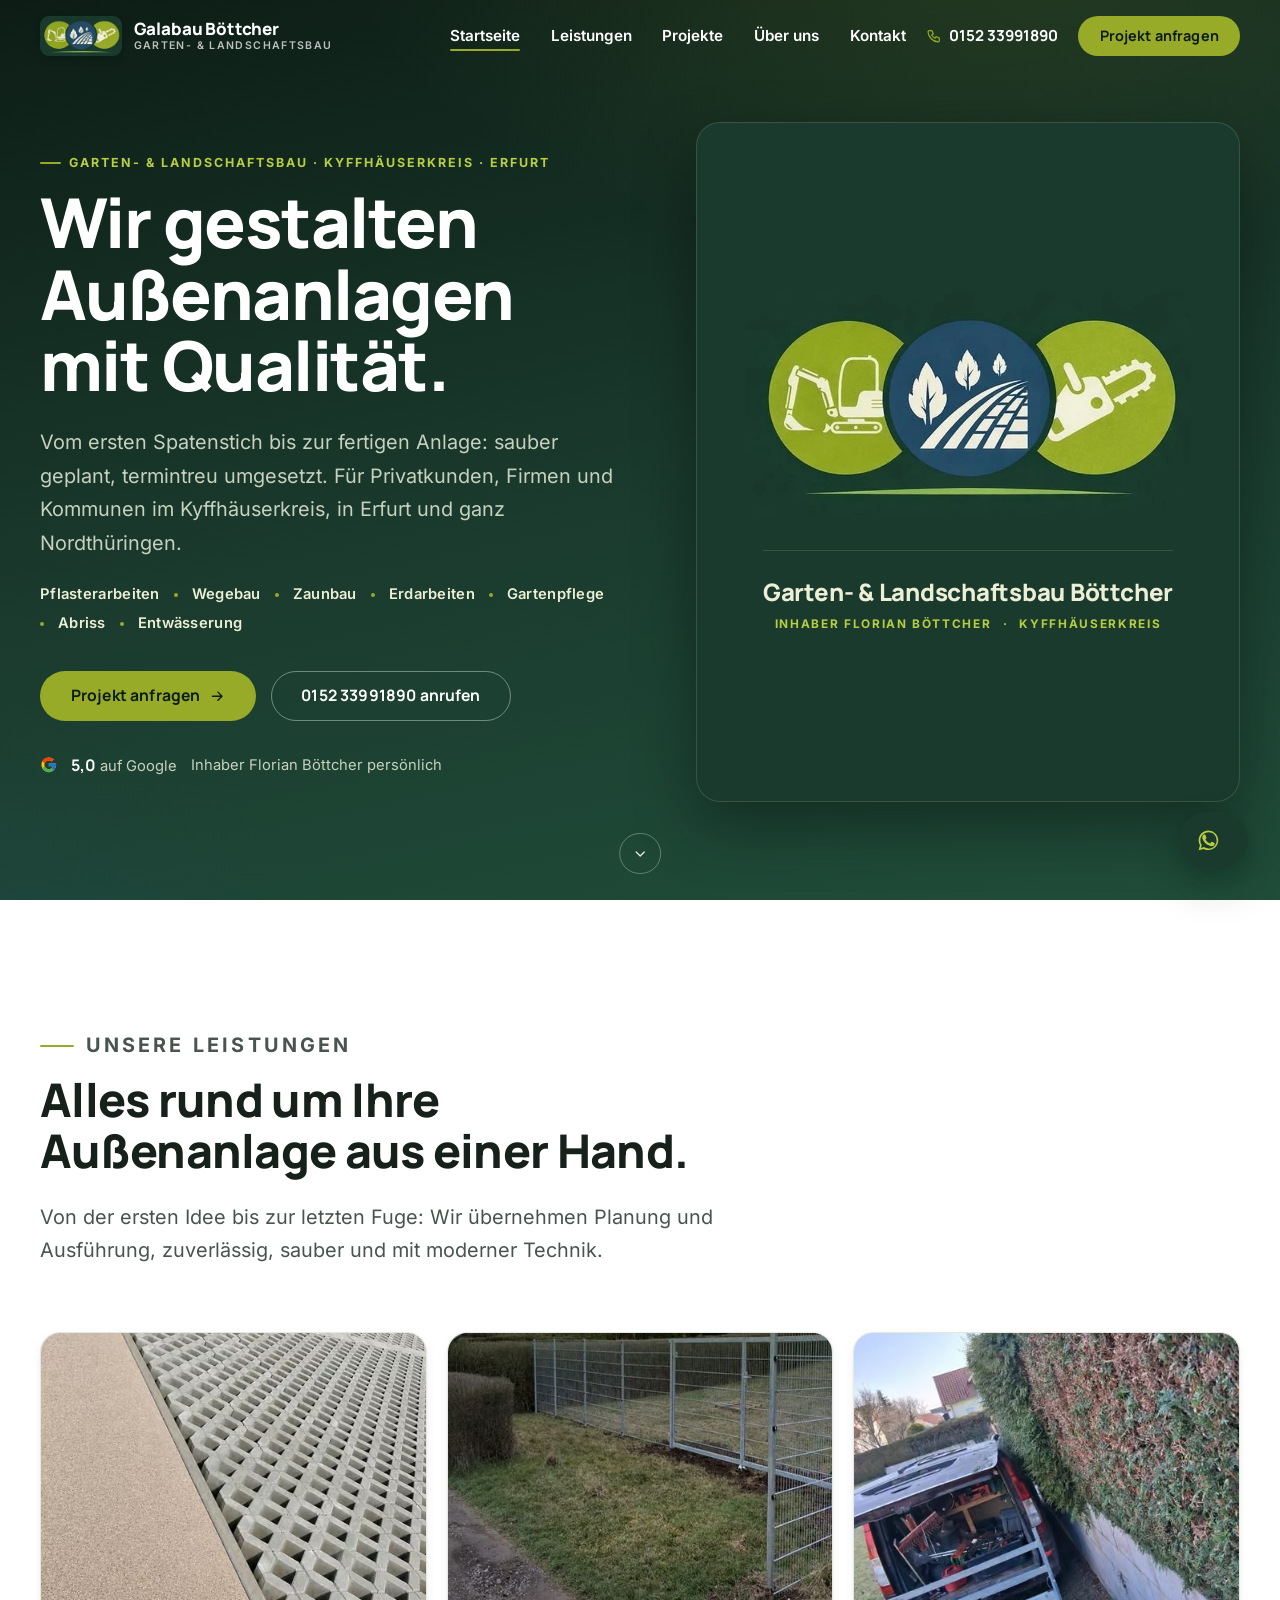
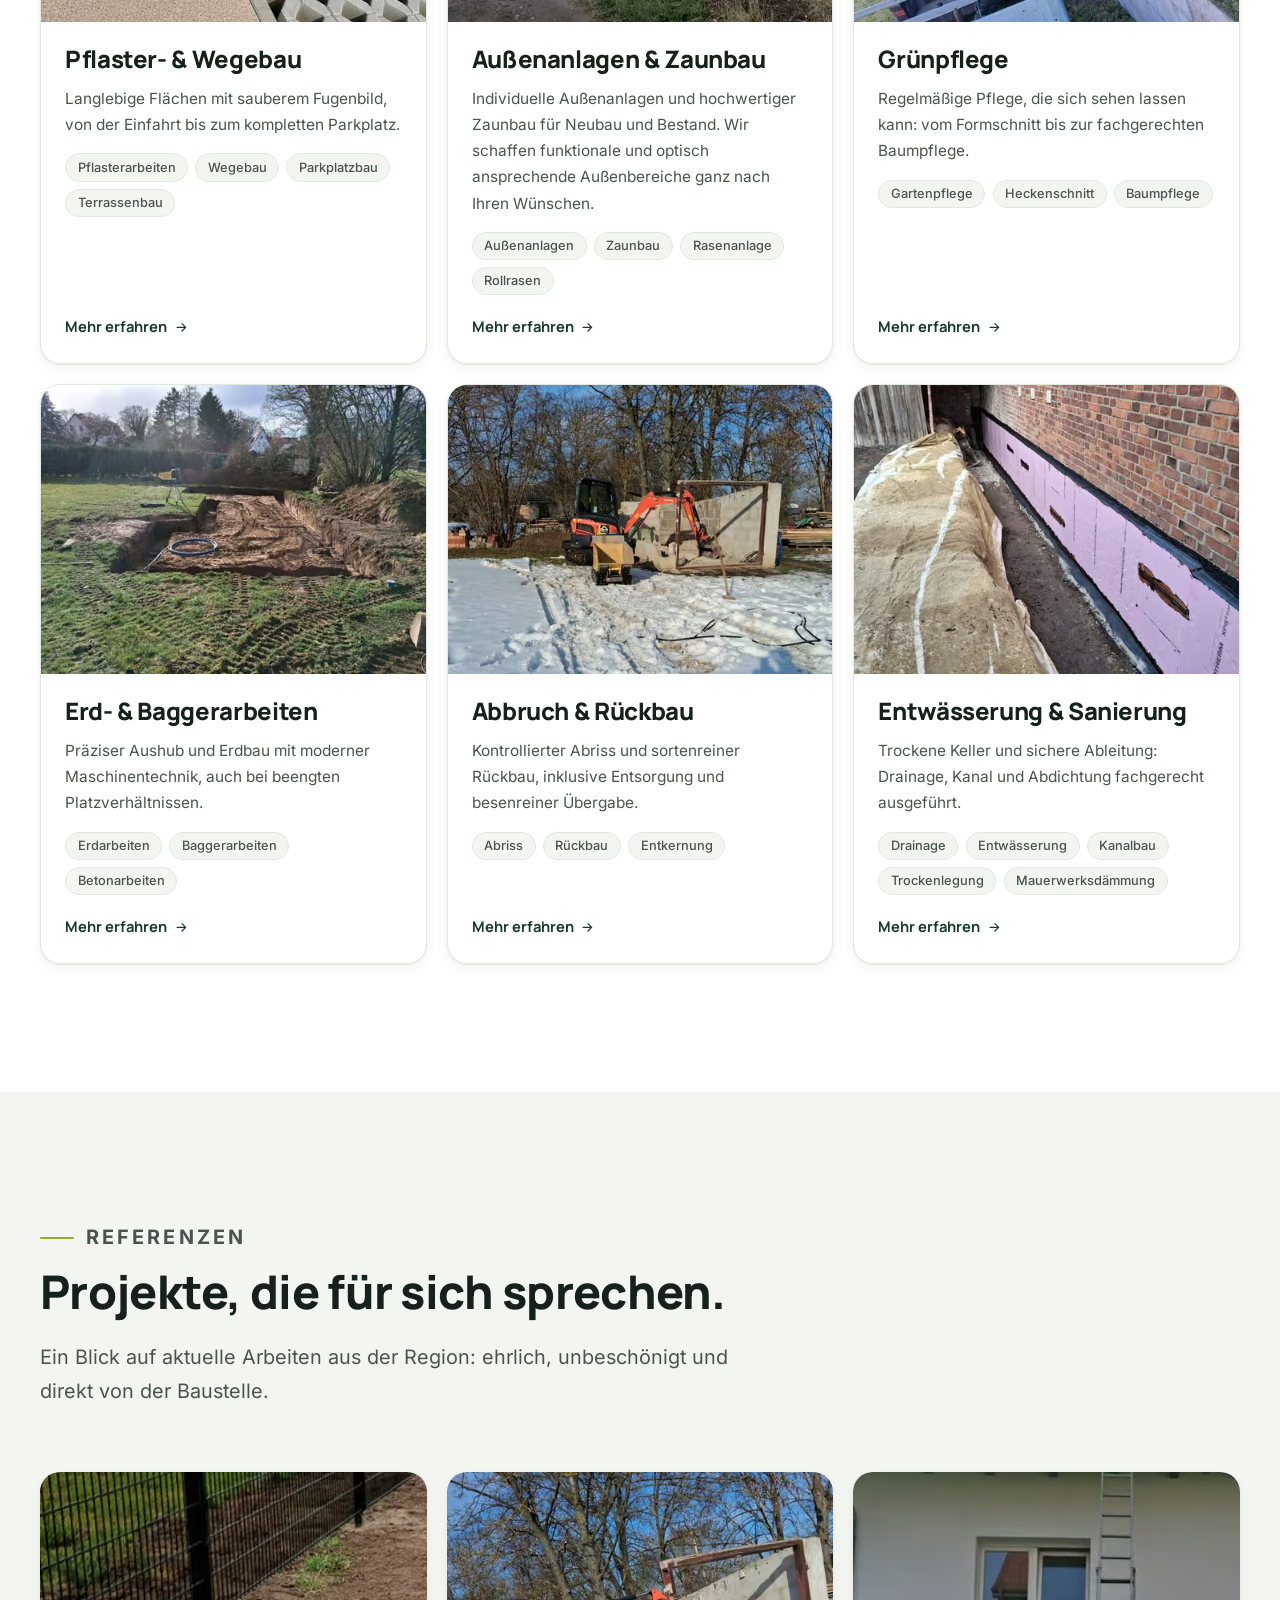
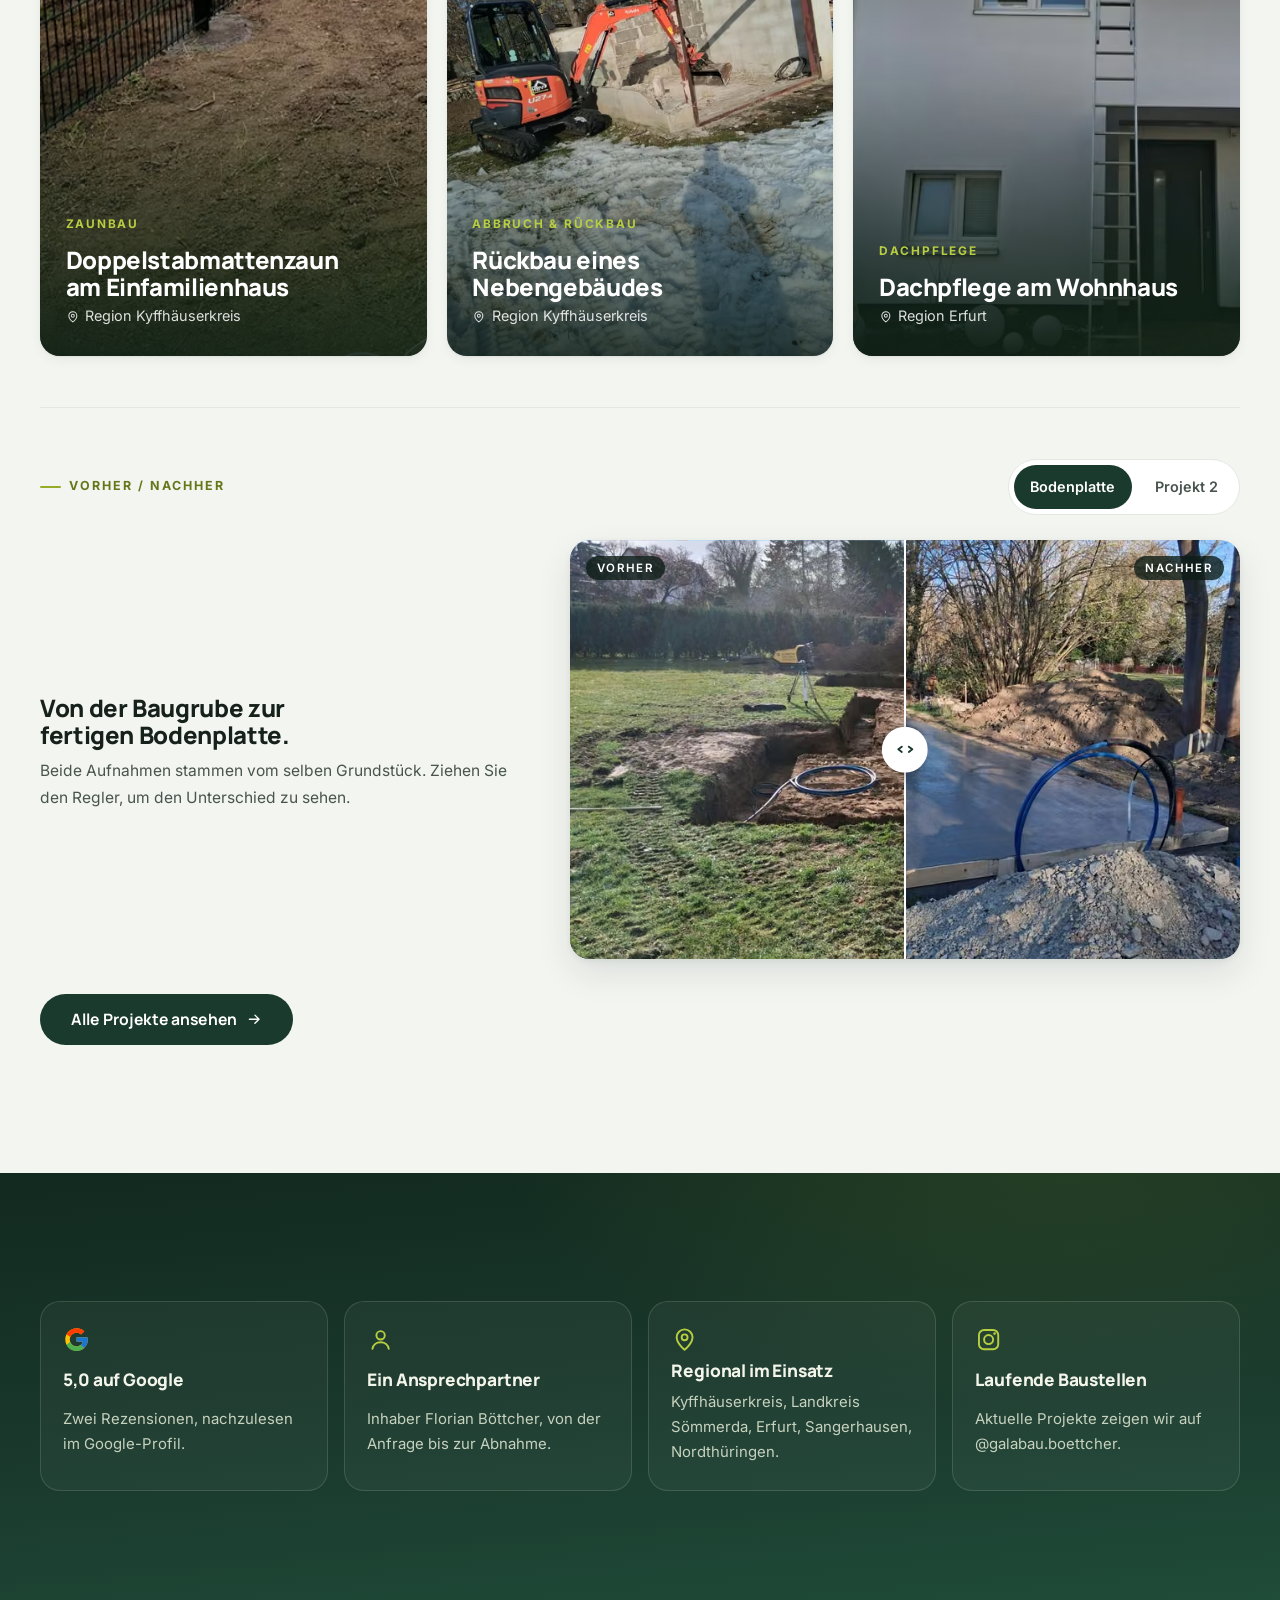
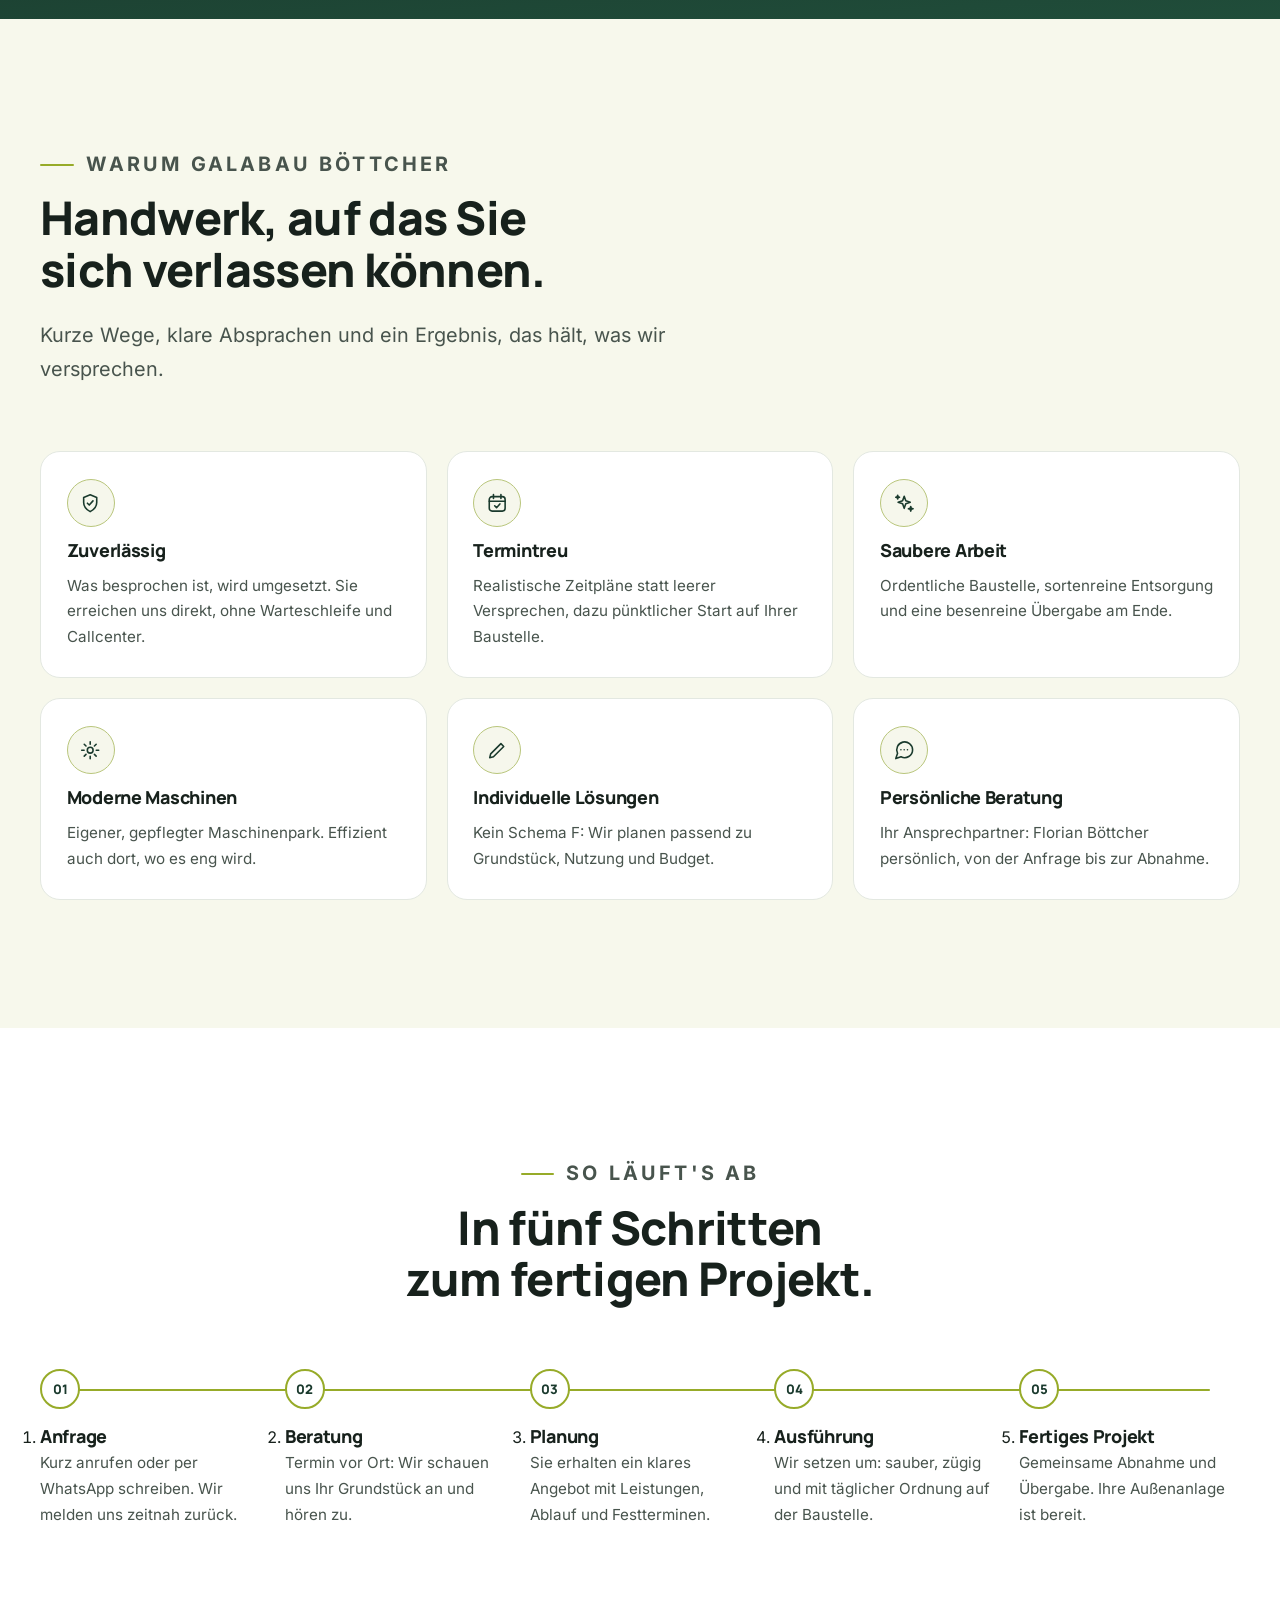
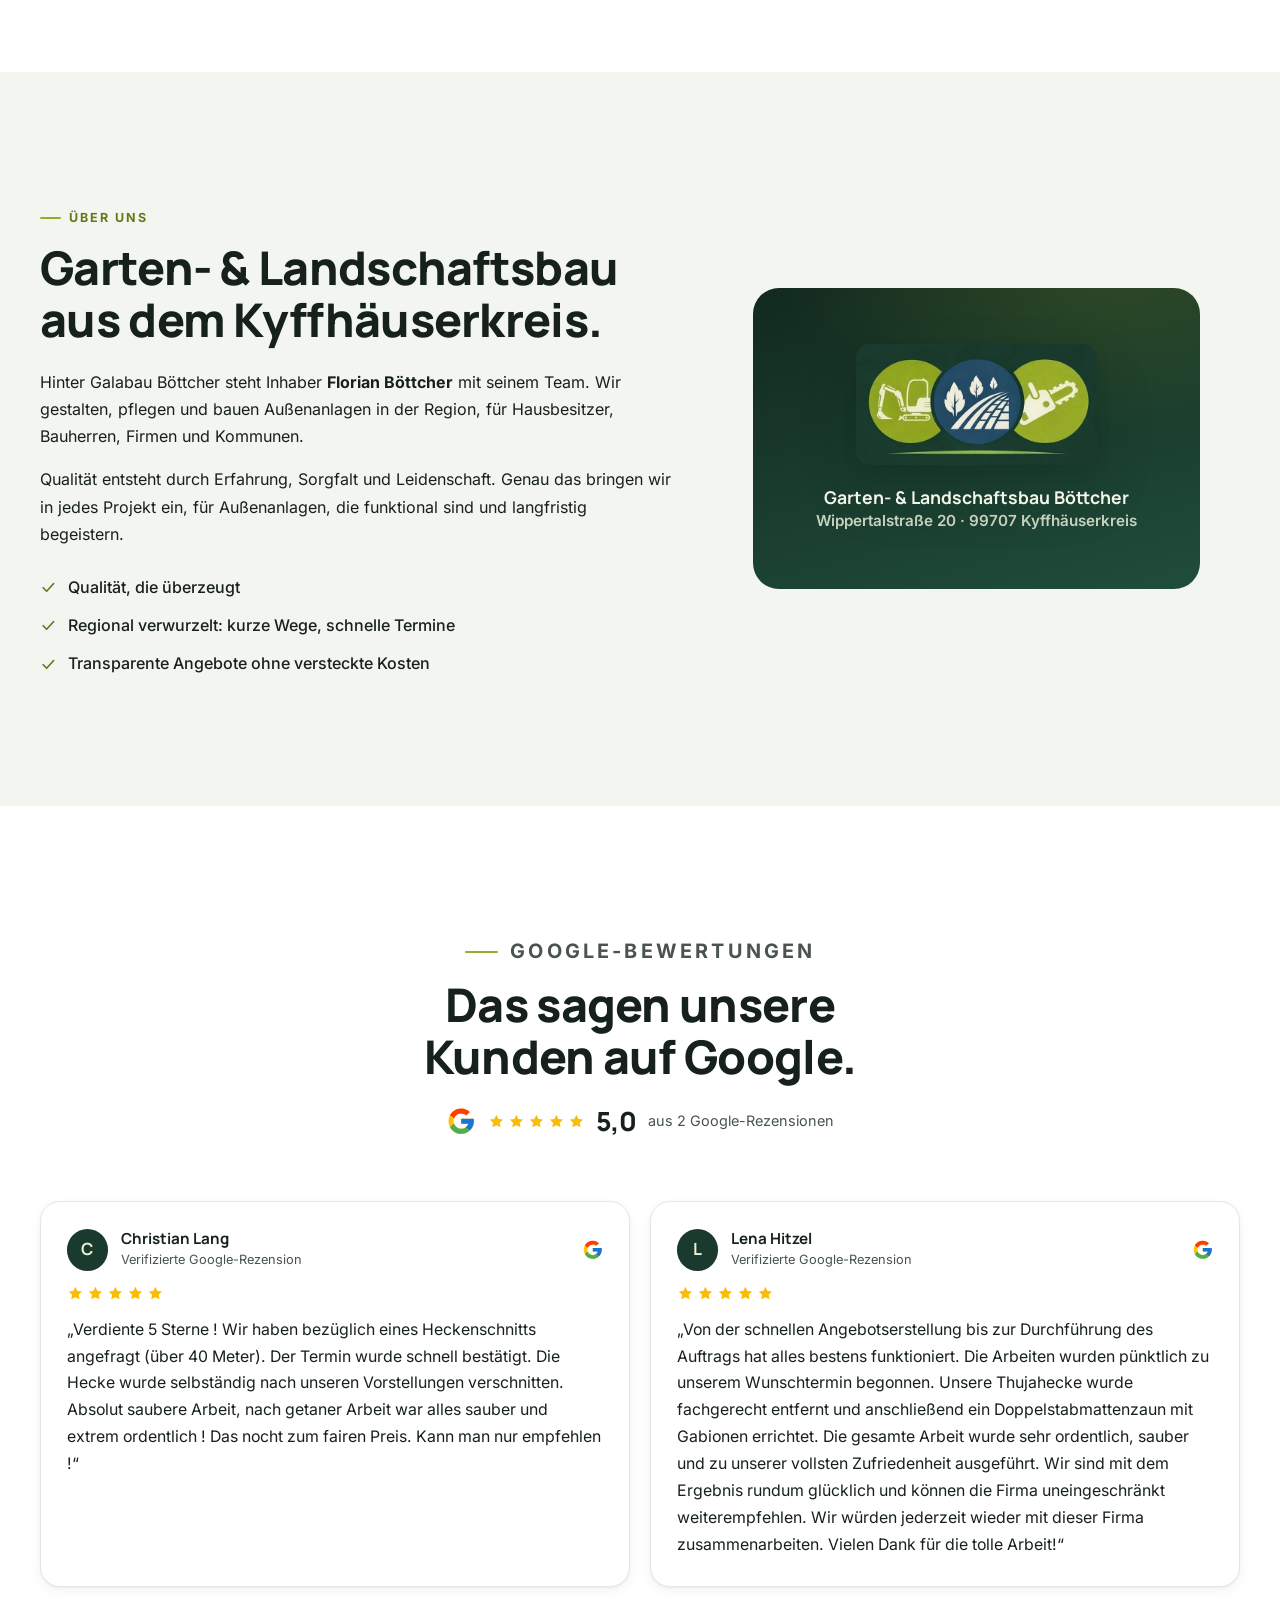
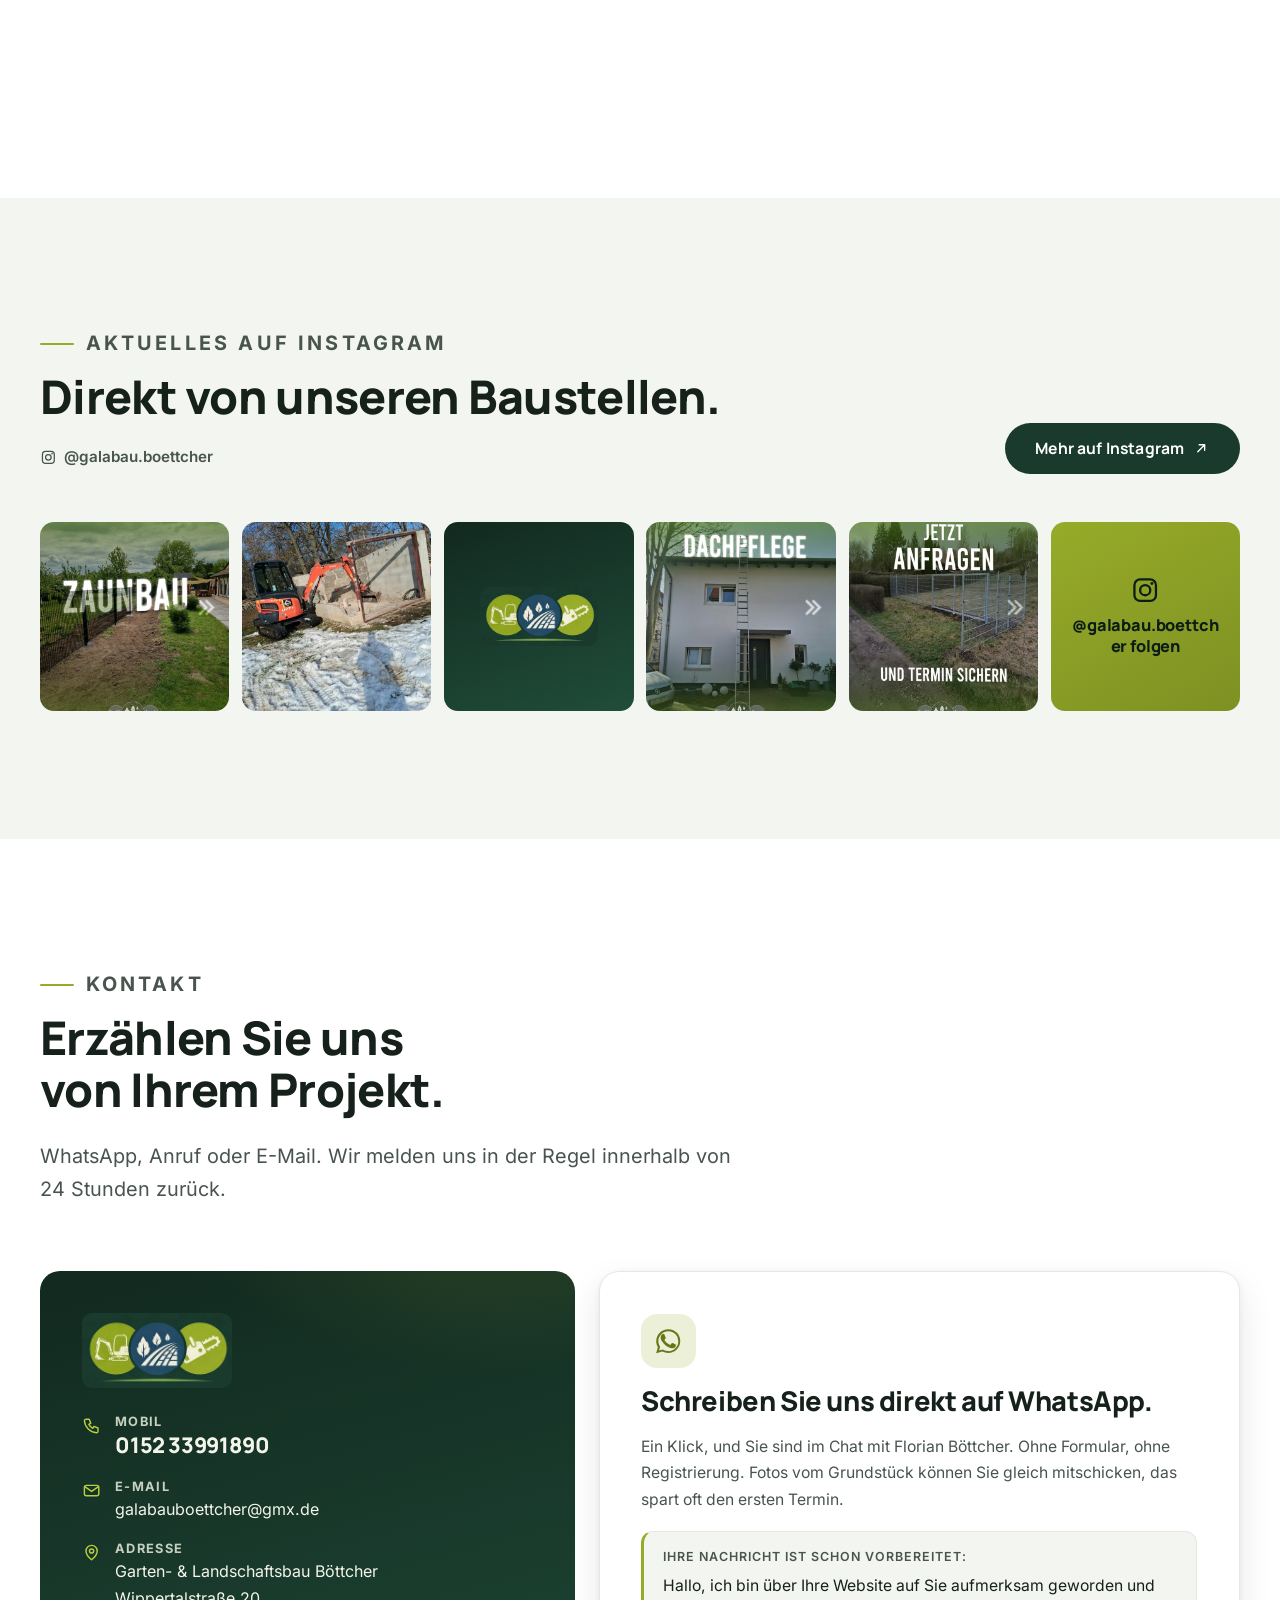
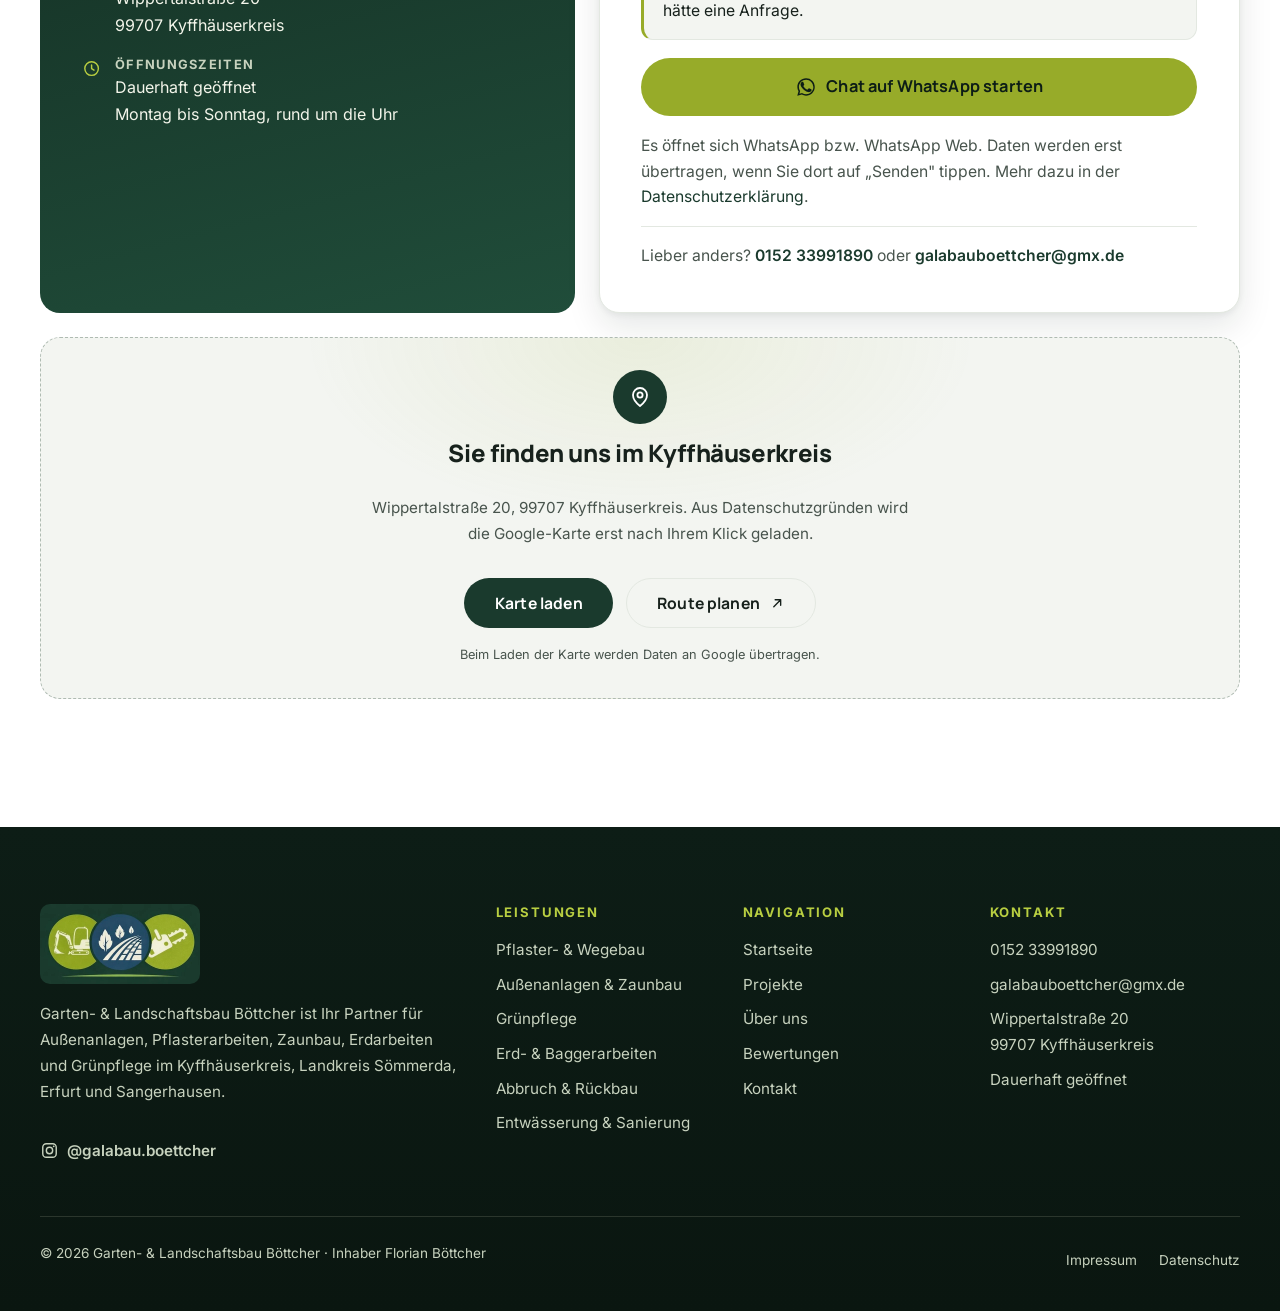
==== commit 8dd68a2f: "Oeffnungszeiten auf dauerhaft geoeffnet umgestellt Keine eingeschraenkten Zeiten mehr auf der Seite:" ====
--- a/index.html
+++ b/index.html
@@ -73,10 +73,12 @@
         "Tuesday",
         "Wednesday",
         "Thursday",
-        "Friday"
+        "Friday",
+        "Saturday",
+        "Sunday"
       ],
-      "opens": "07:00",
-      "closes": "17:00"
+      "opens": "00:00",
+      "closes": "23:59"
     }
   ],
   "contactPoint": {
@@ -91,10 +93,12 @@
         "Tuesday",
         "Wednesday",
         "Thursday",
-        "Friday"
+        "Friday",
+        "Saturday",
+        "Sunday"
       ],
-      "opens": "07:00",
-      "closes": "17:00"
+      "opens": "00:00",
+      "closes": "23:59"
     }
   },
   "sameAs": [
@@ -832,7 +836,7 @@
                 <svg viewBox="0 0 24 24" fill="none" stroke="currentColor" stroke-width="1.8" stroke-linecap="round" stroke-linejoin="round" aria-hidden="true"><circle cx="12" cy="12" r="8.5"/><path d="M12 7.5V12l3 2"/></svg>
                 <div>
                   <strong>Öffnungszeiten</strong>
-                  Montag bis Freitag: 07:00 bis 17:00 Uhr<br>Samstag &amp; Sonntag: geschlossen
+                  Dauerhaft geöffnet<br>Montag bis Sonntag, rund um die Uhr
                 </div>
               </li>
             </ul>
@@ -919,7 +923,7 @@
             <li><a href="tel:+4915233991890">0152 33991890</a></li>
             <li><a href="mailto:galabauboettcher@gmx.de">galabauboettcher@gmx.de</a></li>
             <li>Wippertalstraße 20<br>99707 Kyffhäuserkreis</li>
-            <li>Mo bis Fr: 07:00 bis 17:00 Uhr<br>Sa &amp; So: geschlossen</li>
+            <li>Dauerhaft geöffnet</li>
           </ul>
         </div>
       </div>
